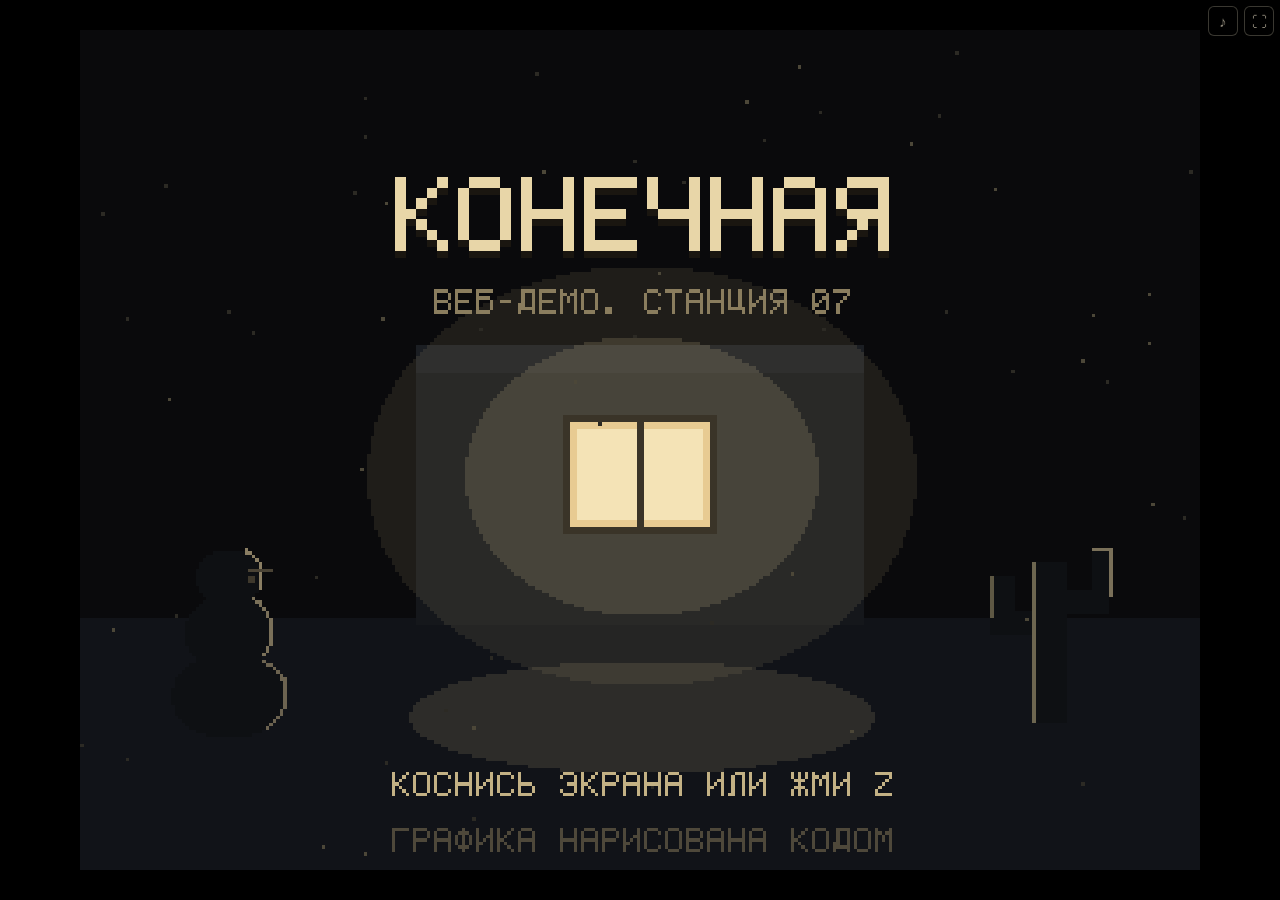
==== index.html @ 45e48e70 "Веб-демо «Конечная»: пустыня Станции 07, бой и сенсорное управление Играбельный прототип линии Дали " ====
<!DOCTYPE html>
<html lang="ru">
<head>
<meta charset="utf-8">
<meta name="viewport" content="width=device-width, initial-scale=1, maximum-scale=1, user-scalable=no, viewport-fit=cover">
<meta name="theme-color" content="#000000">
<meta name="apple-mobile-web-app-capable" content="yes">
<meta name="mobile-web-app-capable" content="yes">
<title>КОНЕЧНАЯ — веб-демо</title>
<link rel="stylesheet" href="css/style.css">
</head>
<body>
<div id="stage">
  <canvas id="cv" width="320" height="240"></canvas>

  <!-- Сенсорное управление -->
  <div id="touch" class="hidden">
    <div id="stick-zone">
      <div id="stick-base"><div id="stick-knob"></div></div>
    </div>
    <div id="btn-zone">
      <button id="btn-b" class="tbtn" aria-label="Отмена">X</button>
      <button id="btn-a" class="tbtn" aria-label="Действие">Z</button>
    </div>
  </div>

  <div id="topbar">
    <button id="btn-sound" class="sysbtn" aria-label="Звук">♪</button>
    <button id="btn-full" class="sysbtn" aria-label="На весь экран">⛶</button>
  </div>

  <div id="rotate">Поверни телефон вертикально</div>
</div>

<script src="js/font.js"></script>
<script src="js/palette.js"></script>
<script src="js/textures.js"></script>
<script src="js/audio.js"></script>
<script src="js/input.js"></script>
<script src="js/ui.js"></script>
<script src="js/world.js"></script>
<script src="js/battle.js"></script>
<script src="js/game.js"></script>
</body>
</html>
---- css/style.css ----
* { margin: 0; padding: 0; box-sizing: border-box; }

html, body {
  width: 100%;
  height: 100%;
  background: #000;
  overflow: hidden;
  overscroll-behavior: none;
  touch-action: none;
  -webkit-user-select: none;
  user-select: none;
  -webkit-tap-highlight-color: transparent;
  font-family: "Courier New", monospace;
}

#stage {
  position: fixed;
  inset: 0;
  display: flex;
  align-items: center;
  justify-content: center;
  background: #000;
}

#cv {
  image-rendering: pixelated;
  image-rendering: crisp-edges;
  display: block;
  background: #000;
  touch-action: none;
}

/* ---- сенсорное управление ---- */

#touch {
  position: fixed;
  inset: 0;
  pointer-events: none;
  z-index: 10;
}

#touch.hidden { display: none; }

#stick-zone {
  position: absolute;
  left: 0;
  bottom: 0;
  width: 50%;
  height: 42%;
  pointer-events: auto;
}

#stick-base {
  position: absolute;
  left: 24%;
  bottom: 24%;
  width: 118px;
  height: 118px;
  margin-left: -59px;
  margin-bottom: -59px;
  border: 2px solid rgba(232, 222, 196, 0.30);
  border-radius: 50%;
  background: rgba(232, 222, 196, 0.06);
  transition: opacity .15s;
  opacity: .75;
}

#stick-knob {
  position: absolute;
  left: 50%;
  top: 50%;
  width: 52px;
  height: 52px;
  margin: -26px 0 0 -26px;
  border: 2px solid rgba(232, 222, 196, 0.55);
  border-radius: 50%;
  background: rgba(232, 222, 196, 0.18);
}

#btn-zone {
  position: absolute;
  right: 0;
  bottom: 0;
  width: 50%;
  height: 42%;
  pointer-events: none;
}

.tbtn {
  position: absolute;
  pointer-events: auto;
  border-radius: 50%;
  border: 2px solid rgba(232, 222, 196, 0.45);
  background: rgba(232, 222, 196, 0.10);
  color: rgba(232, 222, 196, 0.75);
  font-family: "Courier New", monospace;
  font-size: 20px;
  font-weight: bold;
  line-height: 1;
}

.tbtn:active, .tbtn.down {
  background: rgba(232, 222, 196, 0.42);
  color: #1a1712;
}

#btn-a {
  right: 16%;
  bottom: 20%;
  width: 84px;
  height: 84px;
  margin: 0 -14px -14px 0;
}

#btn-b {
  right: 16%;
  bottom: 20%;
  width: 66px;
  height: 66px;
  margin: 0 64px 56px 0;
}

/* Горизонтальная ориентация: канвас шире, управление уходит на поля по бокам */
@media (orientation: landscape) {
  #stick-zone { height: 100%; }
  #btn-zone { height: 100%; }
  #stick-base {
    left: 11%;
    bottom: 26%;
    width: 104px;
    height: 104px;
    margin-left: -52px;
    margin-bottom: -52px;
  }
  #stick-knob {
    width: 46px;
    height: 46px;
    margin: -23px 0 0 -23px;
  }
  #btn-a {
    right: 7%;
    bottom: 24%;
    width: 74px;
    height: 74px;
  }
  #btn-b {
    right: 7%;
    bottom: 24%;
    width: 58px;
    height: 58px;
    margin: 0 58px 48px 0;
  }
}

/* ---- системные кнопки ---- */

#topbar {
  position: fixed;
  top: env(safe-area-inset-top, 0px);
  right: 0;
  z-index: 20;
  display: flex;
  gap: 6px;
  padding: 6px;
}

.sysbtn {
  width: 30px;
  height: 30px;
  border-radius: 6px;
  border: 1px solid rgba(232, 222, 196, 0.25);
  background: rgba(0, 0, 0, 0.45);
  color: rgba(232, 222, 196, 0.6);
  font-size: 15px;
  line-height: 1;
}

.sysbtn.off { color: rgba(232, 222, 196, 0.22); }

#rotate { display: none; }
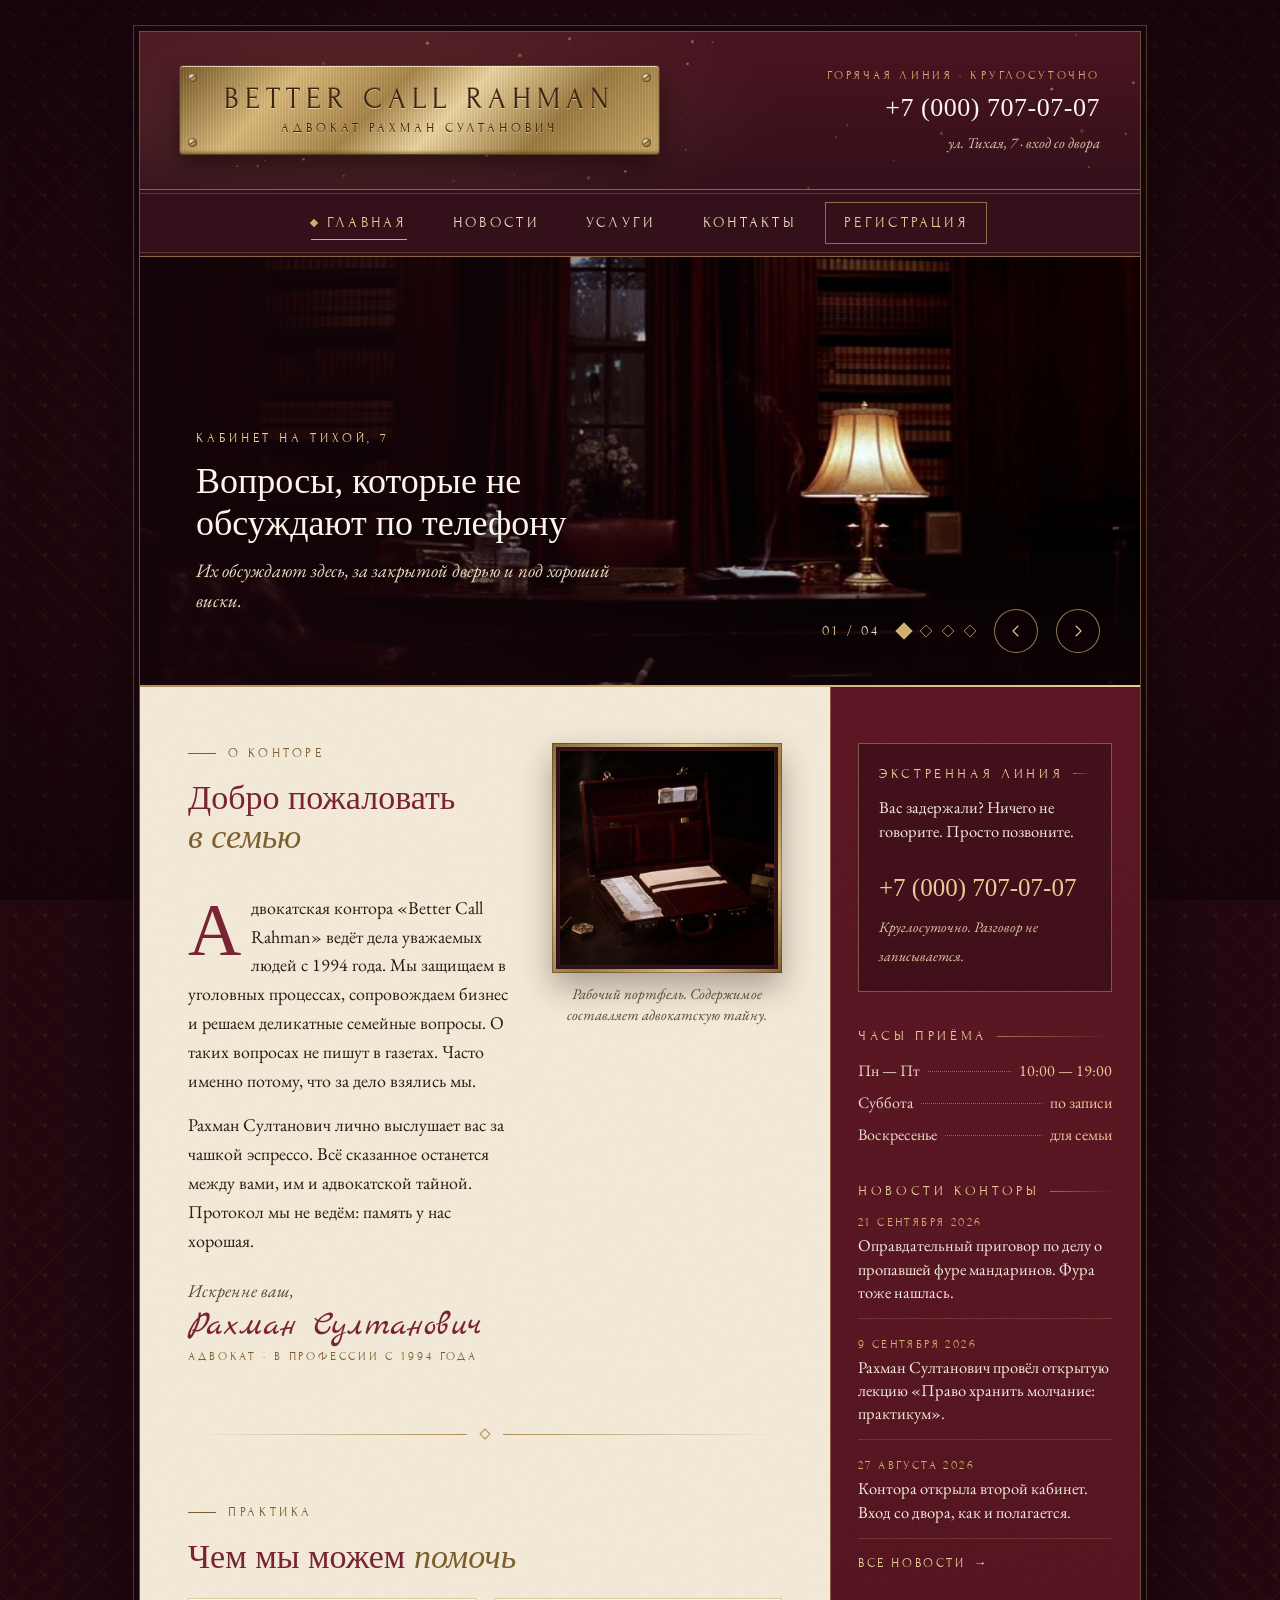
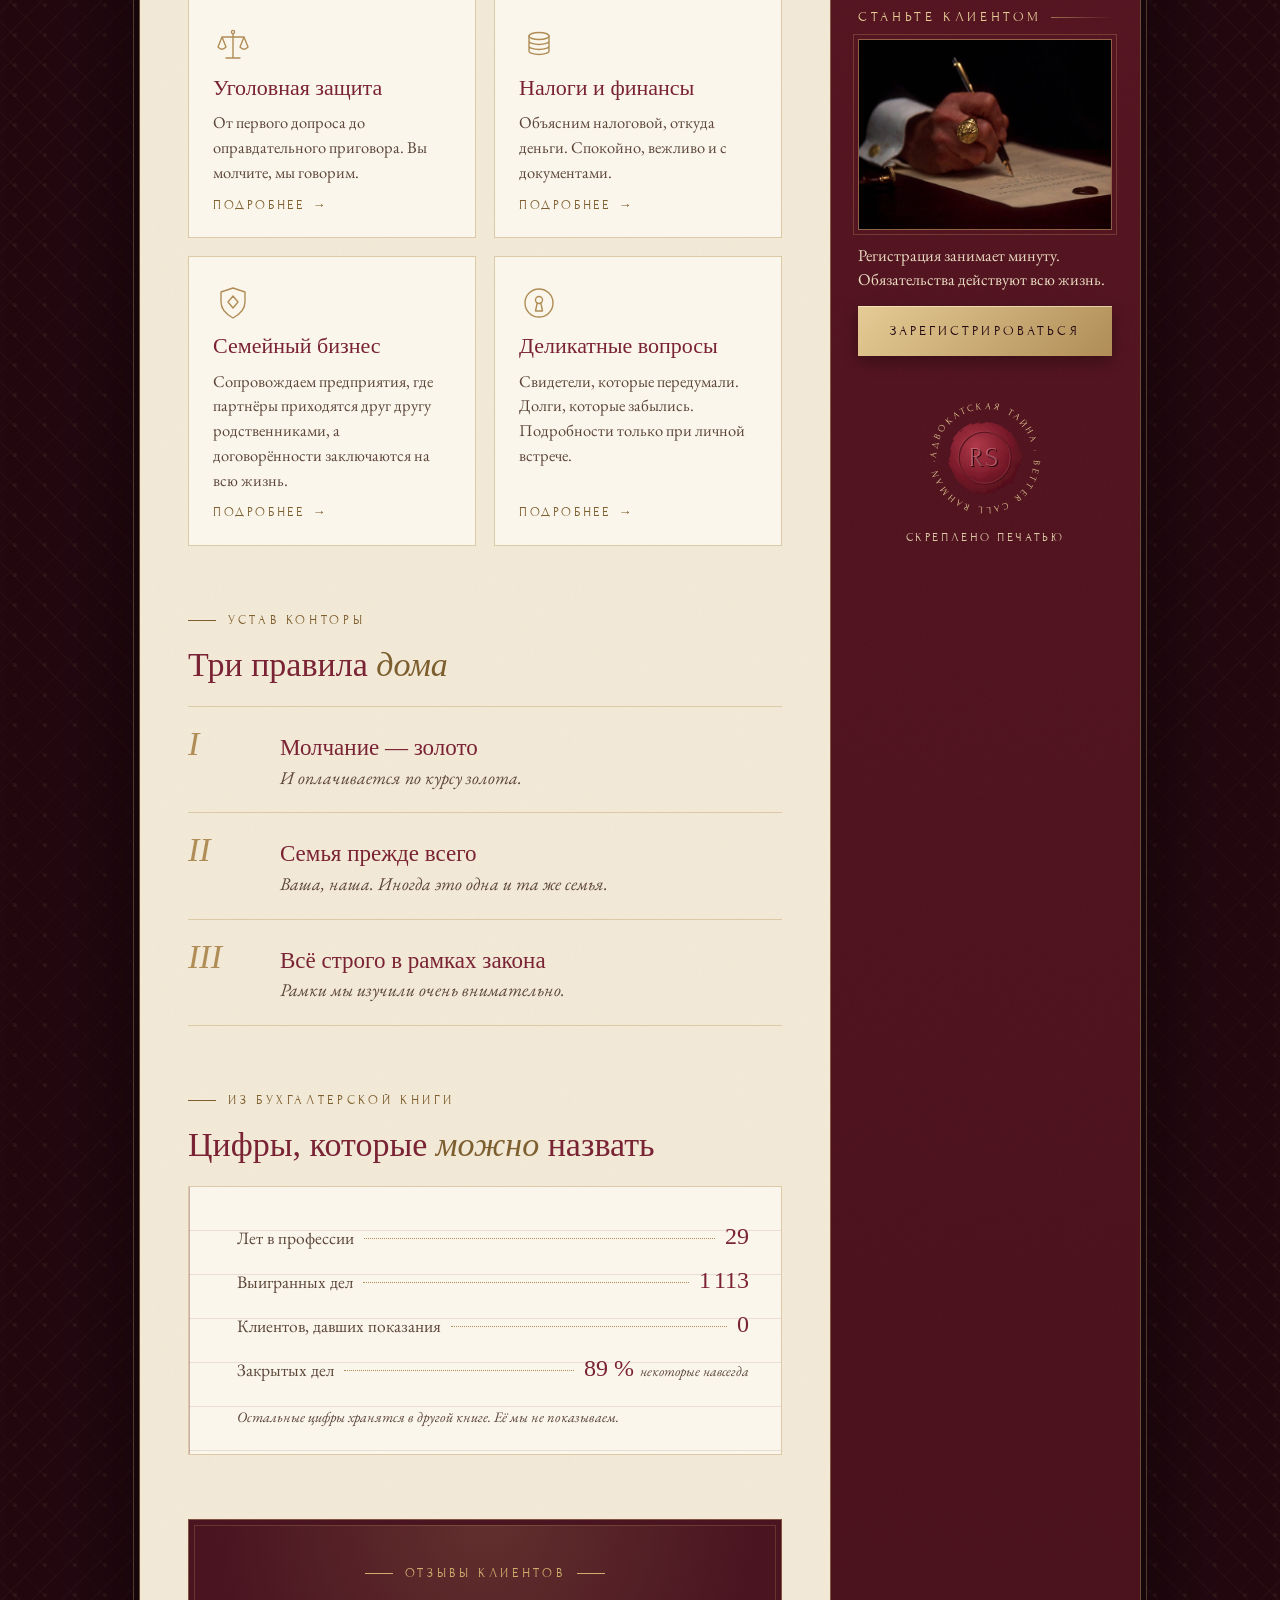
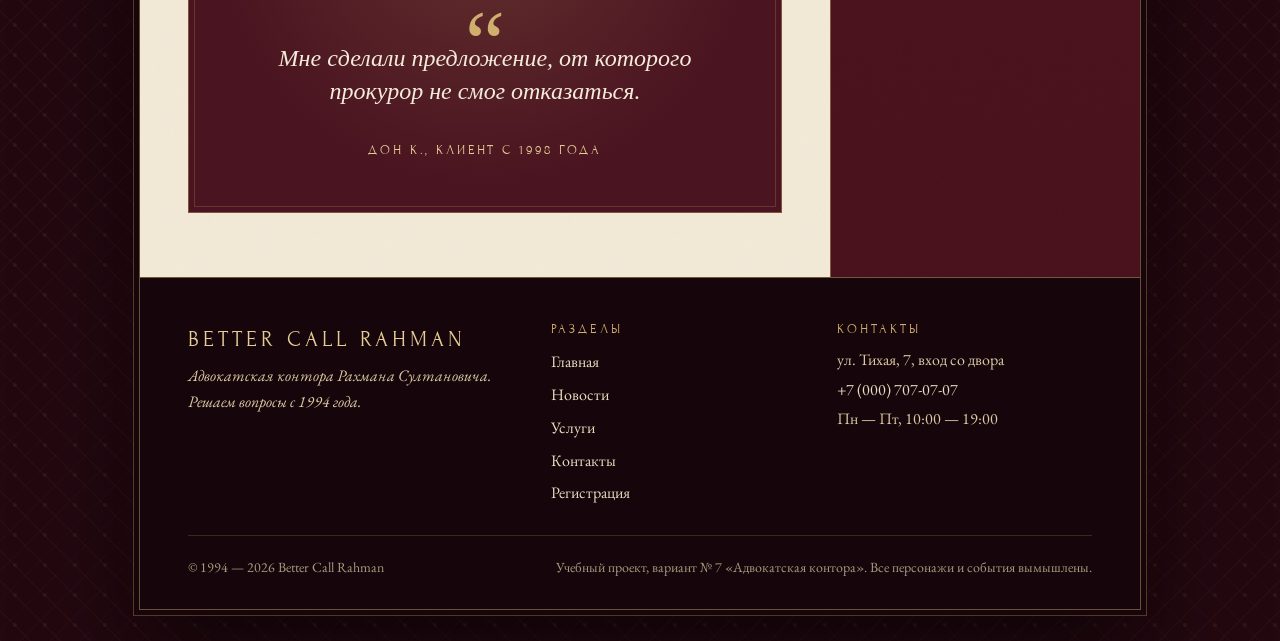
==== commit 8b7675ba: "Главная страница сайта «Better Call Rahman» Вариант 7 «Адвокатская контора»: сайт адвоката Рахмана С" ====
--- a/index.html
+++ b/index.html
@@ -1,45 +1,358 @@
 <!DOCTYPE html>
 <html lang="ru">
 <head>
-<meta charset="utf-8">
-<meta name="viewport" content="width=device-width, initial-scale=1, maximum-scale=1, user-scalable=no, viewport-fit=cover">
-<meta name="theme-color" content="#000000">
-<meta name="apple-mobile-web-app-capable" content="yes">
-<meta name="mobile-web-app-capable" content="yes">
-<title>КОНЕЧНАЯ — веб-демо</title>
-<link rel="stylesheet" href="css/style.css">
+  <meta charset="UTF-8">
+  <meta name="viewport" content="width=device-width, initial-scale=1">
+  <title>Better Call Rahman</title>
+  <meta name="description" content="Адвокатская контора Рахмана Султановича. Решаем вопросы с 1994 года.">
+  <script>document.documentElement.classList.add('js');</script>
+  <link rel="preconnect" href="https://fonts.googleapis.com">
+  <link rel="preconnect" href="https://fonts.gstatic.com" crossorigin>
+  <link rel="stylesheet" href="https://fonts.googleapis.com/css2?family=EB+Garamond:ital,wght@0,400;0,500;1,400&amp;family=Forum&amp;family=Marck+Script&amp;family=Old+Standard+TT:ital,wght@0,400;0,700;1,400&amp;display=swap">
+  <link rel="stylesheet" href="css/style.css">
 </head>
 <body>
-<div id="stage">
-  <canvas id="cv" width="320" height="240"></canvas>
-
-  <!-- Сенсорное управление -->
-  <div id="touch" class="hidden">
-    <div id="stick-zone">
-      <div id="stick-base"><div id="stick-knob"></div></div>
+
+<div class="page">
+
+  <!-- ===== Шапка ===== -->
+  <header class="header">
+    <canvas class="header__dust" aria-hidden="true"></canvas>
+
+    <a class="plaque" href="index.html" aria-label="Better Call Rahman, на главную">
+      <span class="plaque__screw plaque__screw--tl"></span>
+      <span class="plaque__screw plaque__screw--tr"></span>
+      <span class="plaque__screw plaque__screw--bl"></span>
+      <span class="plaque__screw plaque__screw--br"></span>
+      <span class="plaque__name">Better Call Rahman</span>
+      <span class="plaque__sub">адвокат Рахман Султанович</span>
+    </a>
+
+    <div class="header__contacts">
+      <span class="header__label">Горячая линия · круглосуточно</span>
+      <a class="header__phone" href="tel:+70007070707">+7 (000) 707-07-07</a>
+      <span class="header__address">ул. Тихая, 7 · вход со двора</span>
     </div>
-    <div id="btn-zone">
-      <button id="btn-b" class="tbtn" aria-label="Отмена">X</button>
-      <button id="btn-a" class="tbtn" aria-label="Действие">Z</button>
+  </header>
+
+  <!-- ===== Меню ===== -->
+  <nav class="menu" aria-label="Главное меню">
+    <ul class="menu__list">
+      <li class="menu__item" style="--i:0"><a class="menu__link" href="index.html" aria-current="page">Главная</a></li>
+      <li class="menu__item" style="--i:1"><a class="menu__link" href="news.html">Новости</a></li>
+      <li class="menu__item" style="--i:2"><a class="menu__link" href="services.html">Услуги</a></li>
+      <li class="menu__item" style="--i:3"><a class="menu__link" href="contacts.html">Контакты</a></li>
+      <li class="menu__item" style="--i:4"><a class="menu__link menu__link--accent" href="register.html">Регистрация</a></li>
+    </ul>
+  </nav>
+
+  <!-- ===== Слайдер ===== -->
+  <section class="slider" aria-roledescription="карусель" aria-label="Кабинет Рахмана Султановича" tabindex="0">
+    <ul class="slider__track">
+      <li class="slide is-active" style="--origin:50% 55%" aria-roledescription="слайд" aria-label="1 из 4">
+        <div class="slide__media">
+          <img class="slide__img" src="img/slide-office.jpg" srcset="img/slide-office@2x.jpg 2x" width="1000" height="430" alt="Кабинет адвоката ночью: панели из красного дерева, кожаное кресло, латунная лампа и виски на столе">
+        </div>
+        <div class="slide__caption">
+          <span class="slide__eyebrow">Кабинет на Тихой, 7</span>
+          <h2 class="slide__title">Вопросы, которые не обсуждают по телефону</h2>
+          <p class="slide__text">Их обсуждают здесь, за закрытой дверью и под хороший виски.</p>
+        </div>
+      </li>
+      <li class="slide" style="--origin:72% 40%" aria-roledescription="слайд" aria-label="2 из 4" aria-hidden="true">
+        <div class="slide__media">
+          <img class="slide__img" src="img/slide-lawyer.jpg" srcset="img/slide-lawyer@2x.jpg 2x" width="1000" height="430" alt="Мужчина в костюме-тройке с сигарой стоит спиной у окна над ночным городом">
+        </div>
+        <div class="slide__caption">
+          <span class="slide__eyebrow">Рахман Султанович</span>
+          <h2 class="slide__title">Он не спрашивает, как это случилось</h2>
+          <p class="slide__text">Он спрашивает, кто ещё об этом знает.</p>
+        </div>
+      </li>
+      <li class="slide" style="--origin:70% 50%" aria-roledescription="слайд" aria-label="3 из 4" aria-hidden="true">
+        <div class="slide__media">
+          <img class="slide__img" src="img/slide-scales.jpg" srcset="img/slide-scales@2x.jpg 2x" width="1000" height="430" alt="Латунные весы правосудия: на одной чаше стопка золотых монет, на другой документ с сургучной печатью">
+        </div>
+        <div class="slide__caption">
+          <span class="slide__eyebrow">Правосудие</span>
+          <h2 class="slide__title">Весы правосудия очень чувствительны</h2>
+          <p class="slide__text">Мы точно знаем, на какую чашу положить аргументы.</p>
+        </div>
+      </li>
+      <li class="slide" style="--origin:50% 60%" aria-roledescription="слайд" aria-label="4 из 4" aria-hidden="true">
+        <div class="slide__media">
+          <img class="slide__img" src="img/slide-courthouse.jpg" srcset="img/slide-courthouse@2x.jpg 2x" width="1000" height="430" alt="Здание суда с колоннами в сумерках, у ступеней стоит чёрный автомобиль">
+        </div>
+        <div class="slide__caption">
+          <span class="slide__eyebrow">Выездная защита</span>
+          <h2 class="slide__title">Суд назначен на десять</h2>
+          <p class="slide__text">Мы приедем к девяти. Машину поставим у входа.</p>
+        </div>
+      </li>
+    </ul>
+
+    <div class="slider__controls">
+      <span class="slider__counter"><b data-slider-current>01</b> / 04</span>
+      <div class="slider__dots">
+        <button class="slider__dot" type="button" aria-label="Слайд 1" aria-current="true"></button>
+        <button class="slider__dot" type="button" aria-label="Слайд 2" aria-current="false"></button>
+        <button class="slider__dot" type="button" aria-label="Слайд 3" aria-current="false"></button>
+        <button class="slider__dot" type="button" aria-label="Слайд 4" aria-current="false"></button>
+      </div>
+      <button class="slider__arrow" type="button" data-slider-prev aria-label="Предыдущий слайд">
+        <svg viewBox="0 0 24 24" fill="none" stroke="currentColor" stroke-width="1.5" aria-hidden="true"><path d="M15 5l-7 7 7 7"/></svg>
+      </button>
+      <button class="slider__arrow" type="button" data-slider-next aria-label="Следующий слайд">
+        <svg viewBox="0 0 24 24" fill="none" stroke="currentColor" stroke-width="1.5" aria-hidden="true"><path d="M9 5l7 7-7 7"/></svg>
+      </button>
     </div>
+    <div class="slider__progress" aria-hidden="true"><span></span></div>
+  </section>
+
+  <div class="columns">
+
+    <!-- ===== Основной контент ===== -->
+    <main class="content">
+
+      <section class="welcome" data-reveal>
+        <div class="welcome__text">
+          <div>
+            <p class="eyebrow">О конторе</p>
+            <h1 class="section-title">Добро пожаловать <em>в семью</em></h1>
+          </div>
+          <p class="lead">Адвокатская контора «Better Call Rahman» ведёт дела уважаемых людей с 1994 года. Мы защищаем в уголовных процессах, сопровождаем бизнес и решаем деликатные семейные вопросы. О таких вопросах не пишут в газетах. Часто именно потому, что за дело взялись мы.</p>
+          <p>Рахман Султанович лично выслушает вас за чашкой эспрессо. Всё сказанное останется между вами, им и адвокатской тайной. Протокол мы не ведём: память у нас хорошая.</p>
+          <div class="signature">
+            <span class="signature__intro">Искренне ваш,</span>
+            <span class="signature__name">Рахман Султанович</span>
+            <span class="signature__role">адвокат · в профессии с 1994 года</span>
+          </div>
+        </div>
+
+        <figure class="frame">
+          <div class="frame__inner">
+            <img src="img/briefcase.jpg" width="520" height="520" alt="Открытый кожаный портфель с пачками денег и папкой дела, рядом перьевая ручка, перстень и виски" loading="lazy">
+          </div>
+          <figcaption>Рабочий портфель. Содержимое составляет адвокатскую тайну.</figcaption>
+        </figure>
+      </section>
+
+      <div class="ornament" aria-hidden="true"><span></span></div>
+
+      <section data-reveal>
+        <p class="eyebrow">Практика</p>
+        <h2 class="section-title">Чем мы можем <em>помочь</em></h2>
+        <ul class="practice">
+          <li class="practice__card" data-reveal style="--d:.05s">
+            <svg class="practice__icon" viewBox="0 0 40 40" fill="none" stroke="currentColor" stroke-width="1.4" stroke-linecap="round" stroke-linejoin="round" aria-hidden="true">
+              <circle cx="20" cy="7" r="1.6"/><path d="M20 9v24M13 33h14M9 12h22M9 12l-4 10M9 12l4 10M5 22q4 4.5 8 0M31 12l-4 10M31 12l4 10M27 22q4 4.5 8 0"/>
+            </svg>
+            <h3 class="practice__title">Уголовная защита</h3>
+            <p class="practice__text">От первого допроса до оправдательного приговора. Вы молчите, мы говорим.</p>
+            <a class="more-link" href="services.html">Подробнее <span aria-hidden="true">→</span></a>
+          </li>
+          <li class="practice__card" data-reveal style="--d:.2s">
+            <svg class="practice__icon" viewBox="0 0 40 40" fill="none" stroke="currentColor" stroke-width="1.4" stroke-linecap="round" stroke-linejoin="round" aria-hidden="true">
+              <ellipse cx="20" cy="11" rx="10" ry="3.5"/><path d="M10 11v5c0 1.9 4.5 3.5 10 3.5s10-1.6 10-3.5v-5M10 16v5c0 1.9 4.5 3.5 10 3.5s10-1.6 10-3.5v-5M10 21v5c0 1.9 4.5 3.5 10 3.5s10-1.6 10-3.5v-5"/>
+            </svg>
+            <h3 class="practice__title">Налоги и финансы</h3>
+            <p class="practice__text">Объясним налоговой, откуда деньги. Спокойно, вежливо и с документами.</p>
+            <a class="more-link" href="services.html">Подробнее <span aria-hidden="true">→</span></a>
+          </li>
+          <li class="practice__card" data-reveal style="--d:.05s">
+            <svg class="practice__icon" viewBox="0 0 40 40" fill="none" stroke="currentColor" stroke-width="1.4" stroke-linecap="round" stroke-linejoin="round" aria-hidden="true">
+              <path d="M20 5l12 4v10c0 7.5-5.5 12.5-12 16-6.5-3.5-12-8.5-12-16V9z"/><path d="M20 13l5 6-5 6-5-6z"/>
+            </svg>
+            <h3 class="practice__title">Семейный бизнес</h3>
+            <p class="practice__text">Сопровождаем предприятия, где партнёры приходятся друг другу родственниками, а договорённости заключаются на всю жизнь.</p>
+            <a class="more-link" href="services.html">Подробнее <span aria-hidden="true">→</span></a>
+          </li>
+          <li class="practice__card" data-reveal style="--d:.2s">
+            <svg class="practice__icon" viewBox="0 0 40 40" fill="none" stroke="currentColor" stroke-width="1.4" stroke-linecap="round" stroke-linejoin="round" aria-hidden="true">
+              <circle cx="20" cy="20" r="14"/><circle cx="20" cy="17" r="3.5"/><path d="M18.2 20l-1.7 8h7l-1.7-8"/>
+            </svg>
+            <h3 class="practice__title">Деликатные вопросы</h3>
+            <p class="practice__text">Свидетели, которые передумали. Долги, которые забылись. Подробности только при личной встрече.</p>
+            <a class="more-link" href="services.html">Подробнее <span aria-hidden="true">→</span></a>
+          </li>
+        </ul>
+      </section>
+
+      <section data-reveal>
+        <p class="eyebrow">Устав конторы</p>
+        <h2 class="section-title">Три правила <em>дома</em></h2>
+        <ol class="rules">
+          <li class="rule" data-reveal style="--d:.05s">
+            <span class="rule__num">I</span>
+            <div>
+              <h3 class="rule__title">Молчание — золото</h3>
+              <p class="rule__text">И оплачивается по курсу золота.</p>
+            </div>
+          </li>
+          <li class="rule" data-reveal style="--d:.2s">
+            <span class="rule__num">II</span>
+            <div>
+              <h3 class="rule__title">Семья прежде всего</h3>
+              <p class="rule__text">Ваша, наша. Иногда это одна и та же семья.</p>
+            </div>
+          </li>
+          <li class="rule" data-reveal style="--d:.35s">
+            <span class="rule__num">III</span>
+            <div>
+              <h3 class="rule__title">Всё строго в рамках закона</h3>
+              <p class="rule__text">Рамки мы изучили очень внимательно.</p>
+            </div>
+          </li>
+        </ol>
+      </section>
+
+      <section data-reveal>
+        <p class="eyebrow">Из бухгалтерской книги</p>
+        <h2 class="section-title">Цифры, которые <em>можно</em> назвать</h2>
+        <div class="ledger">
+          <dl class="ledger__list">
+            <div class="ledger__row"><dt>Лет в профессии</dt><span class="dots" aria-hidden="true"></span><dd><span data-count="32">32</span></dd></div>
+            <div class="ledger__row"><dt>Выигранных дел</dt><span class="dots" aria-hidden="true"></span><dd><span data-count="1214">1&#8239;214</span></dd></div>
+            <div class="ledger__row"><dt>Клиентов, давших показания</dt><span class="dots" aria-hidden="true"></span><dd>0</dd></div>
+            <div class="ledger__row"><dt>Закрытых дел</dt><span class="dots" aria-hidden="true"></span><dd><span data-count="97">97</span>&nbsp;% <small>некоторые навсегда</small></dd></div>
+          </dl>
+          <p class="ledger__note">Остальные цифры хранятся в другой книге. Её мы не показываем.</p>
+        </div>
+      </section>
+
+      <section class="testimonials" data-reveal aria-label="Отзывы клиентов">
+        <p class="eyebrow">Отзывы клиентов</p>
+        <span class="quote-mark" aria-hidden="true">“</span>
+        <div class="quotes">
+          <figure class="quote is-active">
+            <blockquote>Мне сделали предложение, от которого прокурор не смог отказаться.</blockquote>
+            <figcaption>Дон К., клиент с 1998 года</figcaption>
+          </figure>
+          <figure class="quote">
+            <blockquote>Меня не было на месте преступления. Рахман Султанович это доказал. Я до сих пор не понимаю, как.</blockquote>
+            <figcaption>Имя изменено по просьбе клиента</figcaption>
+          </figure>
+          <figure class="quote">
+            <blockquote>Когда судья спросил, кто мой адвокат, в зале стало очень тихо.</blockquote>
+            <figcaption>Т. Б., предприниматель</figcaption>
+          </figure>
+        </div>
+      </section>
+
+    </main>
+
+    <!-- ===== Боковая панель ===== -->
+    <aside class="sidebar">
+
+      <section class="widget hotline" data-reveal>
+        <h2 class="widget__title">Экстренная линия</h2>
+        <p>Вас задержали? Ничего не говорите. Просто позвоните.</p>
+        <div>
+          <a class="hotline__phone" href="tel:+70007070707">+7 (000) 707-07-07</a>
+          <span class="hotline__note">Круглосуточно. Разговор не записывается.</span>
+        </div>
+      </section>
+
+      <section class="widget" data-reveal>
+        <h2 class="widget__title">Часы приёма</h2>
+        <dl class="hours">
+          <div><dt>Пн — Пт</dt><span class="dots" aria-hidden="true"></span><dd>10:00 — 19:00</dd></div>
+          <div><dt>Суббота</dt><span class="dots" aria-hidden="true"></span><dd>по записи</dd></div>
+          <div><dt>Воскресенье</dt><span class="dots" aria-hidden="true"></span><dd>для семьи</dd></div>
+        </dl>
+      </section>
+
+      <section class="widget" data-reveal>
+        <h2 class="widget__title">Новости конторы</h2>
+        <ul class="news-list">
+          <li class="news-item">
+            <time datetime="2026-09-21">21 сентября 2026</time>
+            <a href="news.html">Оправдательный приговор по делу о пропавшей фуре мандаринов. Фура тоже нашлась.</a>
+          </li>
+          <li class="news-item">
+            <time datetime="2026-09-09">9 сентября 2026</time>
+            <a href="news.html">Рахман Султанович провёл открытую лекцию «Право хранить молчание: практикум».</a>
+          </li>
+          <li class="news-item">
+            <time datetime="2026-08-27">27 августа 2026</time>
+            <a href="news.html">Контора открыла второй кабинет. Вход со двора, как и полагается.</a>
+          </li>
+        </ul>
+        <a class="more-link" href="news.html">Все новости <span aria-hidden="true">→</span></a>
+      </section>
+
+      <section class="widget join" data-reveal>
+        <h2 class="widget__title">Станьте клиентом</h2>
+        <img class="join__img" src="img/signature.jpg" width="640" height="480" alt="Рука с золотым перстнем подписывает договор перьевой ручкой" loading="lazy">
+        <p>Регистрация занимает минуту. Обязательства действуют всю жизнь.</p>
+        <a class="button" href="register.html">Зарегистрироваться</a>
+      </section>
+
+      <div class="seal" data-reveal>
+        <svg class="seal__wax" viewBox="0 0 120 120" aria-hidden="true">
+          <defs>
+            <path id="seal-ring" d="M60 60m-49 0a49 49 0 1 1 98 0a49 49 0 1 1-98 0"/>
+            <radialGradient id="seal-wax" cx=".38" cy=".34" r=".78">
+              <stop offset="0" stop-color="#b03a4a"/>
+              <stop offset=".55" stop-color="#7a1a2a"/>
+              <stop offset="1" stop-color="#420b15"/>
+            </radialGradient>
+            <filter id="seal-edge" x="-10%" y="-10%" width="120%" height="120%">
+              <feTurbulence type="fractalNoise" baseFrequency=".08" numOctaves="2" seed="7"/>
+              <feDisplacementMap in="SourceGraphic" scale="6"/>
+            </filter>
+          </defs>
+          <g class="seal__ring">
+            <text font-family="Forum, serif" font-size="9.6" letter-spacing="2.6" fill="#e6cc96">
+              <textPath href="#seal-ring">АДВОКАТСКАЯ ТАЙНА · BETTER CALL RAHMAN ·</textPath>
+            </text>
+          </g>
+          <circle cx="60" cy="60" r="36" fill="url(#seal-wax)" filter="url(#seal-edge)"/>
+          <circle cx="60" cy="60" r="26" fill="none" stroke="#420b15" stroke-width="1.6" opacity=".7"/>
+          <circle cx="59.3" cy="59.3" r="26" fill="none" stroke="#d0606f" stroke-width=".8" opacity=".45"/>
+          <text x="60" y="69" text-anchor="middle" font-family="Forum, serif" font-size="27" letter-spacing="1" fill="#2a060d">RS</text>
+          <text x="59.3" y="68.2" text-anchor="middle" font-family="Forum, serif" font-size="27" letter-spacing="1" fill="#e07a88" opacity=".6">RS</text>
+        </svg>
+        <span class="seal__caption">Скреплено печатью</span>
+      </div>
+
+    </aside>
   </div>
 
-  <div id="topbar">
-    <button id="btn-sound" class="sysbtn" aria-label="Звук">♪</button>
-    <button id="btn-full" class="sysbtn" aria-label="На весь экран">⛶</button>
-  </div>
-
-  <div id="rotate">Поверни телефон вертикально</div>
+  <!-- ===== Подвал ===== -->
+  <footer class="footer">
+    <div class="footer__top">
+      <div>
+        <div class="footer__brand">Better Call Rahman</div>
+        <p class="footer__tagline">Адвокатская контора Рахмана Султановича. Решаем вопросы с 1994 года.</p>
+      </div>
+      <nav aria-label="Разделы сайта">
+        <h2 class="footer__title">Разделы</h2>
+        <ul class="footer__menu">
+          <li><a href="index.html">Главная</a></li>
+          <li><a href="news.html">Новости</a></li>
+          <li><a href="services.html">Услуги</a></li>
+          <li><a href="contacts.html">Контакты</a></li>
+          <li><a href="register.html">Регистрация</a></li>
+        </ul>
+      </nav>
+      <div>
+        <h2 class="footer__title">Контакты</h2>
+        <address>
+          <span>ул. Тихая, 7, вход со двора</span>
+          <a href="tel:+70007070707">+7 (000) 707-07-07</a>
+          <span>Пн — Пт, 10:00 — 19:00</span>
+        </address>
+      </div>
+    </div>
+    <div class="footer__bottom">
+      <span>© 1994 — 2026 Better Call Rahman</span>
+      <span>Учебный проект, вариант № 7 «Адвокатская контора». Все персонажи и события вымышлены.</span>
+    </div>
+  </footer>
+
 </div>
 
-<script src="js/font.js"></script>
-<script src="js/palette.js"></script>
-<script src="js/textures.js"></script>
-<script src="js/audio.js"></script>
-<script src="js/input.js"></script>
-<script src="js/ui.js"></script>
-<script src="js/world.js"></script>
-<script src="js/battle.js"></script>
-<script src="js/game.js"></script>
+<script src="js/main.js"></script>
 </body>
 </html>
--- a/css/style.css
+++ b/css/style.css
@@ -1,180 +1,1494 @@
-* { margin: 0; padding: 0; box-sizing: border-box; }
-
-html, body {
-  width: 100%;
-  height: 100%;
-  background: #000;
-  overflow: hidden;
-  overscroll-behavior: none;
-  touch-action: none;
-  -webkit-user-select: none;
-  user-select: none;
-  -webkit-tap-highlight-color: transparent;
-  font-family: "Courier New", monospace;
-}
-
-#stage {
-  position: fixed;
-  inset: 0;
-  display: flex;
-  align-items: center;
-  justify-content: center;
-  background: #000;
-}
-
-#cv {
-  image-rendering: pixelated;
-  image-rendering: crisp-edges;
-  display: block;
-  background: #000;
-  touch-action: none;
-}
-
-/* ---- сенсорное управление ---- */
-
-#touch {
+/* ==========================================================
+   Better Call Rahman — адвокатская контора Рахмана Султановича
+   Палитра: бордо, латунь, крем. Стиль: Old Money.
+   ========================================================== */
+
+:root {
+  /* бордо / выдержанное вино */
+  --wine-950: #16050a;
+  --wine-900: #230810;
+  --wine-800: #33101a;
+  --wine-700: #4a1420;
+  --wine-600: #5e1a28;
+  --wine-500: #7a2334;
+
+  /* латунь */
+  --brass-200: #efdcae;
+  --brass-300: #e6cc96;
+  --brass-400: #cfae6e;
+  --brass-500: #b08d57;
+  --brass-700: #7d5e2e;
+
+  /* крем / пергамент */
+  --cream-50: #fbf6ec;
+  --cream-100: #f4ebda;
+  --cream-200: #eadcc2;
+  --cream-300: #dcc9a6;
+
+  /* чернила */
+  --ink-900: #2b1914;
+  --ink-600: #5c4639;
+
+  /* шрифты */
+  --f-plaque: "Forum", "Times New Roman", serif;
+  --f-display: "Old Standard TT", "Times New Roman", serif;
+  --f-body: "EB Garamond", Georgia, "Times New Roman", serif;
+  --f-hand: "Marck Script", "Segoe Script", cursive;
+
+  /* движение: всё неспешно */
+  --ease-soft: cubic-bezier(.22, .61, .21, 1);
+  --slow: 1.4s;
+
+  --page-width: 1000px;
+}
+
+*,
+*::before,
+*::after {
+  box-sizing: border-box;
+}
+
+html {
+  scroll-behavior: smooth;
+}
+
+body {
+  margin: 0;
+  min-height: 100%;
+  color: var(--ink-900);
+  font-family: var(--f-body);
+  font-size: 18px;
+  line-height: 1.6;
+  /* обои-шпалера: латунная решётка на тёмном бордо */
+  background:
+    radial-gradient(circle at 50% 50%, rgba(207, 174, 110, .07) 0 1.5px, transparent 2.5px) 0 0 / 30px 30px,
+    repeating-linear-gradient(45deg, rgba(207, 174, 110, .035) 0 1px, transparent 1px 21.2px),
+    repeating-linear-gradient(-45deg, rgba(207, 174, 110, .035) 0 1px, transparent 1px 21.2px),
+    var(--wine-900);
+  padding-block: 32px;
+  -webkit-font-smoothing: antialiased;
+}
+
+/* мягкая виньетка по краям окна */
+body::before {
+  content: "";
   position: fixed;
   inset: 0;
   pointer-events: none;
-  z-index: 10;
-}
-
-#touch.hidden { display: none; }
-
-#stick-zone {
+  background: radial-gradient(ellipse at center, transparent 55%, rgba(10, 2, 4, .55) 100%);
+  z-index: 0;
+}
+
+img {
+  max-width: 100%;
+  display: block;
+}
+
+a {
+  color: inherit;
+}
+
+:focus-visible {
+  outline: 2px solid var(--brass-400);
+  outline-offset: 3px;
+}
+
+h1,
+h2,
+h3 {
+  font-family: var(--f-display);
+  font-weight: 400;
+  line-height: 1.15;
+  text-wrap: balance;
+  margin: 0;
+}
+
+p {
+  margin: 0;
+}
+
+.visually-hidden {
   position: absolute;
+  width: 1px;
+  height: 1px;
+  overflow: hidden;
+  clip: rect(0 0 0 0);
+  white-space: nowrap;
+}
+
+/* ---------- Основной блок: 1000px по центру ---------- */
+
+.page {
+  position: relative;
+  z-index: 1;
+  width: var(--page-width);
+  margin: 0 auto;
+  background: var(--cream-100);
+  box-shadow:
+    0 0 0 1px rgba(207, 174, 110, .45),
+    0 0 0 6px var(--wine-950),
+    0 0 0 7px rgba(207, 174, 110, .3),
+    0 40px 90px rgba(0, 0, 0, .6);
+}
+
+/* ---------- Шапка ---------- */
+
+.header {
+  position: relative;
+  display: flex;
+  align-items: center;
+  justify-content: space-between;
+  gap: 32px;
+  padding: 34px 40px;
+  overflow: hidden;
+  color: var(--cream-100);
+  background:
+    radial-gradient(ellipse 60% 120% at 22% 50%, rgba(207, 174, 110, .16), transparent 70%),
+    linear-gradient(180deg, var(--wine-700), var(--wine-800));
+}
+
+.header__dust {
+  position: absolute;
+  inset: 0;
+  width: 100%;
+  height: 100%;
+  pointer-events: none;
+}
+
+/* латунная табличка у двери */
+.plaque {
+  position: relative;
+  display: grid;
+  justify-items: center;
+  gap: 4px;
+  padding: 18px 44px 16px;
+  text-decoration: none;
+  color: #3b2410;
+  border-radius: 3px;
+  overflow: hidden;
+  background:
+    repeating-linear-gradient(90deg, rgba(255, 255, 255, .06) 0 1px, rgba(0, 0, 0, .04) 1px 3px),
+    linear-gradient(135deg, #7a5a2a 0%, #d8b879 22%, #a88449 42%, #ecd49f 56%, #9c7a40 76%, #c9a868 100%);
+  box-shadow:
+    inset 0 1px 0 rgba(255, 244, 214, .7),
+    inset 0 -2px 3px rgba(60, 36, 12, .45),
+    0 0 0 1px #5b3f18,
+    0 10px 24px rgba(0, 0, 0, .45);
+  animation: plaque-in 2.2s var(--ease-soft) both;
+}
+
+/* блик, неспешно скользящий по латуни */
+.plaque::after {
+  content: "";
+  position: absolute;
+  top: -50%;
+  bottom: -50%;
+  width: 60px;
+  left: -120px;
+  transform: rotate(18deg);
+  background: linear-gradient(90deg, transparent, rgba(255, 248, 225, .55), transparent);
+  animation: shine 10s ease-in-out 2.6s infinite;
+}
+
+.plaque__screw {
+  position: absolute;
+  width: 9px;
+  height: 9px;
+  border-radius: 50%;
+  background: radial-gradient(circle at 35% 35%, #f3e1b2, #8a6a34 70%);
+  box-shadow: inset 0 0 0 1px rgba(60, 36, 12, .5);
+}
+
+.plaque__screw::before {
+  content: "";
+  position: absolute;
+  left: 1px;
+  right: 1px;
+  top: 4px;
+  height: 1px;
+  background: rgba(60, 36, 12, .7);
+  transform: rotate(-35deg);
+}
+
+.plaque__screw--tl { top: 7px; left: 8px; }
+.plaque__screw--tr { top: 7px; right: 8px; }
+.plaque__screw--bl { bottom: 7px; left: 8px; }
+.plaque__screw--br { bottom: 7px; right: 8px; }
+
+.plaque__name {
+  font-family: var(--f-plaque);
+  font-size: 30px;
+  line-height: 1;
+  letter-spacing: .2em;
+  text-transform: uppercase;
+  white-space: nowrap;
+  /* гравировка */
+  text-shadow: 0 1px 0 rgba(255, 240, 200, .55), 0 -1px 0 rgba(40, 22, 6, .35);
+  animation: engrave 2.6s var(--ease-soft) .2s both;
+}
+
+.plaque__sub {
+  font-family: var(--f-plaque);
+  font-size: 12.5px;
+  letter-spacing: .32em;
+  text-transform: uppercase;
+  text-shadow: 0 1px 0 rgba(255, 240, 200, .5);
+}
+
+.header__contacts {
+  position: relative;
+  display: grid;
+  gap: 2px;
+  text-align: right;
+  animation: fade-up 1.8s var(--ease-soft) .8s both;
+}
+
+.header__label {
+  font-family: var(--f-plaque);
+  font-size: 12px;
+  letter-spacing: .26em;
+  text-transform: uppercase;
+  color: var(--brass-400);
+}
+
+.header__phone {
+  font-family: var(--f-display);
+  font-size: 26px;
+  letter-spacing: .02em;
+  color: var(--cream-50);
+  text-decoration: none;
+  font-variant-numeric: tabular-nums;
+}
+
+.header__address {
+  font-style: italic;
+  font-size: 15px;
+  color: var(--cream-300);
+}
+
+/* ---------- Меню ---------- */
+
+.menu {
+  position: relative;
+  background: var(--wine-800);
+  border-top: 1px solid rgba(207, 174, 110, .55);
+  border-bottom: 1px solid rgba(207, 174, 110, .55);
+  box-shadow: inset 0 3px 0 var(--wine-800), inset 0 4px 0 rgba(207, 174, 110, .25),
+    inset 0 -3px 0 var(--wine-800), inset 0 -4px 0 rgba(207, 174, 110, .25);
+}
+
+.menu__list {
+  display: flex;
+  justify-content: center;
+  align-items: center;
+  flex-wrap: wrap;
+  gap: 6px 10px;
+  margin: 0;
+  padding: 12px 24px;
+  list-style: none;
+}
+
+.menu__item {
+  animation: fade-up 1.4s var(--ease-soft) both;
+  animation-delay: calc(1s + var(--i, 0) * .14s);
+}
+
+.menu__link {
+  position: relative;
+  display: inline-flex;
+  align-items: center;
+  gap: 10px;
+  padding: 8px 18px;
+  font-family: var(--f-plaque);
+  font-size: 15px;
+  letter-spacing: .22em;
+  text-transform: uppercase;
+  text-decoration: none;
+  color: var(--cream-200);
+  transition: color .8s var(--ease-soft);
+}
+
+.menu__link::after {
+  content: "";
+  position: absolute;
+  left: 18px;
+  right: 18px;
+  bottom: 3px;
+  height: 1px;
+  background: var(--brass-400);
+  transform: scaleX(0);
+  transition: transform .9s var(--ease-soft);
+}
+
+.menu__link:hover {
+  color: var(--brass-300);
+}
+
+.menu__link:hover::after,
+.menu__link[aria-current="page"]::after {
+  transform: scaleX(1);
+}
+
+.menu__link[aria-current="page"] {
+  color: var(--brass-300);
+}
+
+.menu__link[aria-current="page"]::before {
+  content: "";
+  width: 6px;
+  height: 6px;
+  background: var(--brass-400);
+  transform: rotate(45deg);
+}
+
+.menu__link--accent {
+  border: 1px solid rgba(207, 174, 110, .6);
+  color: var(--brass-300);
+  transition: color .8s var(--ease-soft), background-color .8s var(--ease-soft);
+}
+
+.menu__link--accent::after {
+  display: none;
+}
+
+.menu__link--accent:hover {
+  background: var(--brass-400);
+  color: var(--wine-900);
+}
+
+/* ---------- Слайдер ---------- */
+
+.slider {
+  position: relative;
+  height: 430px;
+  overflow: hidden;
+  background: var(--wine-950);
+  color: var(--cream-50);
+}
+
+.slider__track {
+  position: absolute;
+  inset: 0;
+  margin: 0;
+  padding: 0;
+  list-style: none;
+}
+
+.slide {
+  position: absolute;
+  inset: 0;
+  opacity: 0;
+  visibility: hidden;
+  transition: opacity 1.8s var(--ease-soft), visibility 0s linear 1.8s;
+}
+
+.slide.is-active {
+  opacity: 1;
+  visibility: visible;
+  transition: opacity 1.8s var(--ease-soft), visibility 0s;
+  z-index: 1;
+}
+
+.slide__media {
+  width: 100%;
+  height: 100%;
+  overflow: hidden;
+}
+
+/* первый кадр при загрузке «наводится на резкость» */
+.slide:first-child .slide__media {
+  animation: focus-in 3s var(--ease-soft) both;
+}
+
+.slide__img {
+  width: 100%;
+  height: 100%;
+  object-fit: cover;
+  transform: scale(1.02);
+  transform-origin: var(--origin, 60% 50%);
+}
+
+/* медленный «наезд камеры» на активный кадр; уходящий кадр доигрывает движение */
+.slide.is-active .slide__img,
+.slide.is-leaving .slide__img {
+  animation: ken-burns 9s linear both;
+}
+
+.slide::after {
+  content: "";
+  position: absolute;
+  inset: 0;
+  background:
+    linear-gradient(90deg, rgba(22, 5, 10, .88) 0%, rgba(22, 5, 10, .55) 38%, transparent 68%),
+    linear-gradient(0deg, rgba(22, 5, 10, .6), transparent 40%);
+}
+
+.slide__caption {
+  position: absolute;
+  z-index: 1;
+  left: 56px;
+  bottom: 70px;
+  max-width: 440px;
+  display: grid;
+  gap: 12px;
+}
+
+.slide.is-active .slide__caption > * {
+  animation: fade-up 1.6s var(--ease-soft) both;
+}
+
+.slide.is-active .slide__caption > :nth-child(1) { animation-delay: .6s; }
+.slide.is-active .slide__caption > :nth-child(2) { animation-delay: .9s; }
+.slide.is-active .slide__caption > :nth-child(3) { animation-delay: 1.25s; }
+
+.slide__eyebrow {
+  font-family: var(--f-plaque);
+  font-size: 13px;
+  letter-spacing: .3em;
+  text-transform: uppercase;
+  color: var(--brass-300);
+}
+
+.slide__title {
+  font-size: 36px;
+  color: var(--cream-50);
+}
+
+.slide__text {
+  font-style: italic;
+  font-size: 19px;
+  color: var(--cream-200);
+}
+
+.slider__controls {
+  position: absolute;
+  z-index: 2;
+  right: 40px;
+  bottom: 34px;
+  display: flex;
+  align-items: center;
+  gap: 18px;
+}
+
+.slider__counter {
+  font-family: var(--f-plaque);
+  font-size: 14px;
+  letter-spacing: .2em;
+  color: var(--cream-200);
+  font-variant-numeric: tabular-nums;
+}
+
+.slider__counter b {
+  font-weight: 400;
+  color: var(--brass-300);
+}
+
+.slider__dots {
+  display: flex;
+  gap: 10px;
+}
+
+.slider__dot {
+  width: 12px;
+  height: 12px;
+  padding: 0;
+  border: 1px solid var(--brass-400);
+  background: transparent;
+  transform: rotate(45deg) scale(.75);
+  cursor: pointer;
+  transition: background-color .8s var(--ease-soft), transform .8s var(--ease-soft);
+}
+
+.slider__dot[aria-current="true"] {
+  background: var(--brass-400);
+  transform: rotate(45deg) scale(1);
+}
+
+.slider__arrow {
+  display: grid;
+  place-items: center;
+  width: 44px;
+  height: 44px;
+  padding: 0;
+  border: 1px solid rgba(207, 174, 110, .7);
+  border-radius: 50%;
+  background: rgba(22, 5, 10, .35);
+  color: var(--brass-300);
+  cursor: pointer;
+  transition: background-color .8s var(--ease-soft), color .8s var(--ease-soft);
+}
+
+.slider__arrow:hover {
+  background: var(--brass-400);
+  color: var(--wine-900);
+}
+
+.slider__arrow svg {
+  width: 18px;
+  height: 18px;
+}
+
+.slider__progress {
+  position: absolute;
+  z-index: 2;
   left: 0;
-  bottom: 0;
-  width: 50%;
-  height: 42%;
-  pointer-events: auto;
-}
-
-#stick-base {
-  position: absolute;
-  left: 24%;
-  bottom: 24%;
-  width: 118px;
-  height: 118px;
-  margin-left: -59px;
-  margin-bottom: -59px;
-  border: 2px solid rgba(232, 222, 196, 0.30);
-  border-radius: 50%;
-  background: rgba(232, 222, 196, 0.06);
-  transition: opacity .15s;
-  opacity: .75;
-}
-
-#stick-knob {
-  position: absolute;
-  left: 50%;
-  top: 50%;
-  width: 52px;
-  height: 52px;
-  margin: -26px 0 0 -26px;
-  border: 2px solid rgba(232, 222, 196, 0.55);
-  border-radius: 50%;
-  background: rgba(232, 222, 196, 0.18);
-}
-
-#btn-zone {
-  position: absolute;
   right: 0;
   bottom: 0;
-  width: 50%;
-  height: 42%;
+  height: 2px;
+  background: rgba(207, 174, 110, .18);
+}
+
+.slider__progress span {
+  display: block;
+  height: 100%;
+  width: 100%;
+  background: linear-gradient(90deg, var(--brass-500), var(--brass-300));
+  transform: scaleX(0);
+  transform-origin: left;
+}
+
+/* ---------- Две колонки: контент + боковая панель ---------- */
+
+.columns {
+  display: grid;
+  grid-template-columns: minmax(0, 1fr) 310px;
+}
+
+.content {
+  display: grid;
+  gap: 64px;
+  padding: 56px 48px 64px;
+  background:
+    url("data:image/svg+xml,%3Csvg xmlns='http://www.w3.org/2000/svg' width='180' height='180'%3E%3Cfilter id='n'%3E%3CfeTurbulence type='fractalNoise' baseFrequency='.85' numOctaves='2' stitchTiles='stitch'/%3E%3CfeColorMatrix values='0 0 0 0 .45 0 0 0 0 .3 0 0 0 0 .15 0 0 0 .07 0'/%3E%3C/filter%3E%3Crect width='100%25' height='100%25' filter='url(%23n)'/%3E%3C/svg%3E"),
+    var(--cream-100);
+}
+
+.eyebrow {
+  display: flex;
+  align-items: center;
+  gap: 12px;
+  margin-bottom: 14px;
+  font-family: var(--f-plaque);
+  font-size: 13px;
+  letter-spacing: .28em;
+  text-transform: uppercase;
+  color: var(--brass-700);
+}
+
+.eyebrow::before {
+  content: "";
+  width: 28px;
+  height: 1px;
+  background: currentColor;
+}
+
+.section-title {
+  font-size: 34px;
+  color: var(--wine-500);
+  margin-bottom: 22px;
+}
+
+.section-title em {
+  font-style: italic;
+  color: var(--brass-700);
+}
+
+/* орнаментальный разделитель */
+.ornament {
+  display: flex;
+  align-items: center;
+  gap: 14px;
+  color: var(--brass-500);
+}
+
+.ornament::before,
+.ornament::after {
+  content: "";
+  flex: 1;
+  height: 1px;
+  background: linear-gradient(90deg, transparent, currentColor);
+}
+
+.ornament::after {
+  background: linear-gradient(90deg, currentColor, transparent);
+}
+
+.ornament span {
+  width: 8px;
+  height: 8px;
+  border: 1px solid currentColor;
+  transform: rotate(45deg);
+}
+
+/* О конторе */
+
+.welcome {
+  display: grid;
+  grid-template-columns: minmax(0, 1fr) 230px;
+  gap: 32px;
+  align-items: start;
+}
+
+.welcome__text {
+  display: grid;
+  gap: 16px;
+}
+
+.lead::first-letter {
+  float: left;
+  margin: 8px 10px 0 0;
+  font-family: var(--f-display);
+  font-size: 4.1em;
+  line-height: .78;
+  color: var(--wine-500);
+}
+
+.signature {
+  display: grid;
+  gap: 0;
+  margin-top: 6px;
+}
+
+.signature__intro {
+  font-style: italic;
+  color: var(--ink-600);
+}
+
+.signature__name {
+  font-family: var(--f-hand);
+  font-size: 34px;
+  line-height: 1.2;
+  color: var(--wine-500);
+}
+
+.signature__role {
+  font-family: var(--f-plaque);
+  font-size: 12px;
+  letter-spacing: .24em;
+  text-transform: uppercase;
+  color: var(--brass-700);
+}
+
+/* позолоченная рама */
+.frame {
+  margin: 0;
+  display: grid;
+  gap: 10px;
+}
+
+.frame__inner {
+  padding: 8px;
+  background: linear-gradient(135deg, #8a6a34, #e2c68d 30%, #9c7a40 55%, #d9bb7f 80%, #7d5e2e);
+  box-shadow: 0 14px 30px rgba(43, 25, 20, .35), inset 0 0 0 1px rgba(60, 36, 12, .4);
+}
+
+.frame__inner img {
+  aspect-ratio: 1 / 1;
+  width: 100%;
+  height: auto;
+  object-fit: cover;
+  box-shadow: 0 0 0 1px rgba(60, 36, 12, .5), 0 0 0 4px var(--wine-800);
+  filter: saturate(.9);
+  transition: filter 1.4s var(--ease-soft);
+}
+
+.frame:hover .frame__inner img {
+  filter: saturate(1.1);
+}
+
+.frame figcaption {
+  font-style: italic;
+  font-size: 15px;
+  line-height: 1.4;
+  color: var(--ink-600);
+  text-align: center;
+}
+
+/* Практика */
+
+.practice {
+  display: grid;
+  grid-template-columns: repeat(2, minmax(0, 1fr));
+  gap: 18px;
+  margin: 0;
+  padding: 0;
+  list-style: none;
+}
+
+.practice__card {
+  position: relative;
+  display: grid;
+  grid-template-rows: auto auto 1fr auto;
+  gap: 10px;
+  padding: 26px 24px 22px;
+  background: var(--cream-50);
+  border: 1px solid var(--cream-300);
+  transition: transform 1.2s var(--ease-soft), box-shadow 1.2s var(--ease-soft), border-color 1.2s var(--ease-soft);
+}
+
+.practice__card::before {
+  content: "";
+  position: absolute;
+  inset: 5px;
+  border: 1px solid transparent;
+  transition: border-color 1.2s var(--ease-soft);
   pointer-events: none;
 }
 
-.tbtn {
-  position: absolute;
-  pointer-events: auto;
-  border-radius: 50%;
-  border: 2px solid rgba(232, 222, 196, 0.45);
-  background: rgba(232, 222, 196, 0.10);
-  color: rgba(232, 222, 196, 0.75);
-  font-family: "Courier New", monospace;
-  font-size: 20px;
-  font-weight: bold;
+.practice__card:hover {
+  transform: translateY(-4px);
+  border-color: var(--brass-500);
+  box-shadow: 0 18px 36px rgba(74, 20, 32, .14);
+}
+
+.practice__card:hover::before {
+  border-color: rgba(176, 141, 87, .45);
+}
+
+.practice__icon {
+  width: 40px;
+  height: 40px;
+  color: var(--brass-500);
+  transition: transform 1.6s var(--ease-soft);
+}
+
+.practice__card:hover .practice__icon {
+  transform: rotate(-8deg) scale(1.06);
+}
+
+.practice__title {
+  font-size: 22px;
+  color: var(--wine-500);
+}
+
+.practice__text {
+  font-size: 16.5px;
+  line-height: 1.5;
+  color: var(--ink-600);
+}
+
+.more-link {
+  justify-self: start;
+  display: inline-flex;
+  align-items: center;
+  gap: 8px;
+  font-family: var(--f-plaque);
+  font-size: 13px;
+  letter-spacing: .2em;
+  text-transform: uppercase;
+  text-decoration: none;
+  color: var(--brass-700);
+  transition: gap .8s var(--ease-soft), color .8s var(--ease-soft);
+}
+
+.more-link:hover {
+  gap: 14px;
+  color: var(--wine-500);
+}
+
+/* Правила дома */
+
+.rules {
+  display: grid;
+  gap: 0;
+  margin: 0;
+  padding: 0;
+  list-style: none;
+  border-top: 1px solid var(--cream-300);
+}
+
+.rule {
+  display: grid;
+  grid-template-columns: 72px minmax(0, 1fr);
+  gap: 20px;
+  align-items: baseline;
+  padding: 20px 0;
+  border-bottom: 1px solid var(--cream-300);
+}
+
+.rule__num {
+  font-family: var(--f-display);
+  font-style: italic;
+  font-size: 34px;
   line-height: 1;
-}
-
-.tbtn:active, .tbtn.down {
-  background: rgba(232, 222, 196, 0.42);
-  color: #1a1712;
-}
-
-#btn-a {
-  right: 16%;
-  bottom: 20%;
-  width: 84px;
-  height: 84px;
-  margin: 0 -14px -14px 0;
-}
-
-#btn-b {
-  right: 16%;
-  bottom: 20%;
-  width: 66px;
-  height: 66px;
-  margin: 0 64px 56px 0;
-}
-
-/* Горизонтальная ориентация: канвас шире, управление уходит на поля по бокам */
-@media (orientation: landscape) {
-  #stick-zone { height: 100%; }
-  #btn-zone { height: 100%; }
-  #stick-base {
-    left: 11%;
-    bottom: 26%;
-    width: 104px;
-    height: 104px;
-    margin-left: -52px;
-    margin-bottom: -52px;
-  }
-  #stick-knob {
-    width: 46px;
-    height: 46px;
-    margin: -23px 0 0 -23px;
-  }
-  #btn-a {
-    right: 7%;
-    bottom: 24%;
-    width: 74px;
-    height: 74px;
-  }
-  #btn-b {
-    right: 7%;
-    bottom: 24%;
-    width: 58px;
-    height: 58px;
-    margin: 0 58px 48px 0;
-  }
-}
-
-/* ---- системные кнопки ---- */
-
-#topbar {
-  position: fixed;
-  top: env(safe-area-inset-top, 0px);
-  right: 0;
-  z-index: 20;
+  color: var(--brass-500);
+}
+
+.rule__title {
+  font-size: 23px;
+  color: var(--wine-500);
+  margin-bottom: 2px;
+}
+
+.rule__text {
+  font-style: italic;
+  color: var(--ink-600);
+}
+
+/* Бухгалтерская книга */
+
+.ledger {
+  padding: 30px 32px 26px;
+  background:
+    repeating-linear-gradient(180deg, transparent 0 43px, rgba(122, 35, 52, .12) 43px 44px),
+    var(--cream-50);
+  border: 1px solid var(--cream-300);
+  box-shadow: inset 44px 0 0 -43px rgba(122, 35, 52, .35);
+}
+
+.ledger__list {
+  display: grid;
+  margin: 0;
+}
+
+.ledger__row {
   display: flex;
+  align-items: baseline;
+  gap: 10px;
+  min-height: 44px;
+  padding-left: 16px;
+}
+
+.ledger__row dt {
+  font-size: 17.5px;
+  color: var(--ink-600);
+}
+
+.ledger__row .dots {
+  flex: 1;
+  min-width: 24px;
+  border-bottom: 1px dotted var(--brass-500);
+  transform: translateY(-5px);
+}
+
+.ledger__row dd {
+  margin: 0;
+  font-family: var(--f-display);
+  font-size: 24px;
+  color: var(--wine-500);
+  font-variant-numeric: tabular-nums;
+  white-space: nowrap;
+}
+
+.ledger__row dd small {
+  font-family: var(--f-body);
+  font-style: italic;
+  font-size: 14px;
+  color: var(--ink-600);
+}
+
+.ledger__note {
+  margin-top: 12px;
+  padding-left: 16px;
+  font-size: 14.5px;
+  font-style: italic;
+  color: var(--ink-600);
+}
+
+/* Отзывы */
+
+.testimonials {
+  position: relative;
+  padding: 44px 44px 36px;
+  color: var(--cream-100);
+  text-align: center;
+  background:
+    radial-gradient(ellipse at 50% 0%, rgba(207, 174, 110, .18), transparent 65%),
+    var(--wine-700);
+  box-shadow: inset 0 0 0 1px rgba(207, 174, 110, .4), inset 0 0 0 6px var(--wine-700), inset 0 0 0 7px rgba(207, 174, 110, .22);
+}
+
+.testimonials .eyebrow {
+  justify-content: center;
+  color: var(--brass-400);
+}
+
+.testimonials .eyebrow::after {
+  content: "";
+  width: 28px;
+  height: 1px;
+  background: currentColor;
+}
+
+.quote-mark {
+  display: block;
+  height: 44px;
+  font-family: var(--f-display);
+  font-size: 90px;
+  line-height: 1;
+  color: var(--brass-400);
+}
+
+.quotes {
+  display: grid;
+}
+
+.quote {
+  grid-area: 1 / 1;
+  margin: 0;
+  display: grid;
+  gap: 14px;
+  opacity: 0;
+  visibility: hidden;
+  transform: translateY(8px);
+  transition: opacity 1.8s var(--ease-soft), transform 1.8s var(--ease-soft), visibility 0s linear 1.8s;
+}
+
+.quote.is-active {
+  opacity: 1;
+  visibility: visible;
+  transform: none;
+  transition: opacity 1.8s var(--ease-soft) .4s, transform 1.8s var(--ease-soft) .4s, visibility 0s;
+}
+
+.quote blockquote {
+  margin: 0;
+  font-family: var(--f-display);
+  font-style: italic;
+  font-size: 24px;
+  line-height: 1.4;
+  text-wrap: balance;
+}
+
+.quote figcaption {
+  font-family: var(--f-plaque);
+  font-size: 13px;
+  letter-spacing: .22em;
+  text-transform: uppercase;
+  color: var(--brass-300);
+}
+
+/* ---------- Боковая панель ---------- */
+
+.sidebar {
+  display: grid;
+  align-content: start;
+  gap: 36px;
+  padding: 56px 28px 64px;
+  color: var(--cream-100);
+  background:
+    url("data:image/svg+xml,%3Csvg xmlns='http://www.w3.org/2000/svg' width='160' height='160'%3E%3Cfilter id='n'%3E%3CfeTurbulence type='fractalNoise' baseFrequency='.7' numOctaves='3' stitchTiles='stitch'/%3E%3CfeColorMatrix values='0 0 0 0 .05 0 0 0 0 0 0 0 0 0 0 0 0 0 .22 0'/%3E%3C/filter%3E%3Crect width='100%25' height='100%25' filter='url(%23n)'/%3E%3C/svg%3E"),
+    linear-gradient(180deg, var(--wine-600), var(--wine-700));
+  box-shadow: inset 1px 0 0 rgba(207, 174, 110, .45);
+}
+
+.widget {
+  display: grid;
+  gap: 14px;
+}
+
+.widget__title {
+  display: flex;
+  align-items: center;
+  gap: 10px;
+  font-family: var(--f-plaque);
+  font-size: 14px;
+  letter-spacing: .26em;
+  text-transform: uppercase;
+  color: var(--brass-300);
+}
+
+.widget__title::after {
+  content: "";
+  flex: 1;
+  height: 1px;
+  background: linear-gradient(90deg, rgba(207, 174, 110, .6), transparent);
+}
+
+.hotline {
+  padding: 22px 20px;
+  background: rgba(22, 5, 10, .35);
+  border: 1px solid rgba(207, 174, 110, .45);
+}
+
+.hotline p {
+  font-size: 16.5px;
+  line-height: 1.45;
+}
+
+.hotline__phone {
+  display: block;
+  margin: 10px 0 4px;
+  font-family: var(--f-display);
+  font-size: 25px;
+  color: var(--brass-300);
+  text-decoration: none;
+  font-variant-numeric: tabular-nums;
+  white-space: nowrap;
+}
+
+.hotline__note {
+  font-style: italic;
+  font-size: 14.5px;
+  color: var(--cream-300);
+}
+
+.hours {
+  display: grid;
   gap: 6px;
-  padding: 6px;
-}
-
-.sysbtn {
-  width: 30px;
-  height: 30px;
-  border-radius: 6px;
-  border: 1px solid rgba(232, 222, 196, 0.25);
-  background: rgba(0, 0, 0, 0.45);
-  color: rgba(232, 222, 196, 0.6);
-  font-size: 15px;
-  line-height: 1;
-}
-
-.sysbtn.off { color: rgba(232, 222, 196, 0.22); }
-
-#rotate { display: none; }
+  margin: 0;
+}
+
+.hours div {
+  display: flex;
+  align-items: baseline;
+  gap: 8px;
+  font-size: 16px;
+}
+
+.hours dt {
+  color: var(--cream-200);
+}
+
+.hours .dots {
+  flex: 1;
+  border-bottom: 1px dotted rgba(207, 174, 110, .55);
+  transform: translateY(-4px);
+}
+
+.hours dd {
+  margin: 0;
+  color: var(--brass-300);
+  font-variant-numeric: tabular-nums;
+  white-space: nowrap;
+}
+
+.news-list {
+  display: grid;
+  gap: 16px;
+  margin: 0;
+  padding: 0;
+  list-style: none;
+}
+
+.news-item {
+  display: grid;
+  gap: 2px;
+  padding-bottom: 14px;
+  border-bottom: 1px solid rgba(207, 174, 110, .2);
+}
+
+.news-item time {
+  font-family: var(--f-plaque);
+  font-size: 12px;
+  letter-spacing: .2em;
+  text-transform: uppercase;
+  color: var(--brass-400);
+}
+
+.news-item a {
+  font-size: 16.5px;
+  line-height: 1.4;
+  text-decoration: none;
+  color: var(--cream-100);
+  background: linear-gradient(var(--brass-400), var(--brass-400)) 0 100% / 0 1px no-repeat;
+  transition: background-size 1s var(--ease-soft), color .8s var(--ease-soft);
+}
+
+.news-item a:hover {
+  color: var(--brass-200);
+  background-size: 100% 1px;
+}
+
+.sidebar .more-link {
+  color: var(--brass-300);
+}
+
+.sidebar .more-link:hover {
+  color: var(--cream-50);
+}
+
+.join {
+  display: grid;
+  gap: 14px;
+  padding-bottom: 6px;
+}
+
+.join__img {
+  aspect-ratio: 4 / 3;
+  width: 100%;
+  height: auto;
+  object-fit: cover;
+  border: 1px solid rgba(207, 174, 110, .5);
+  outline: 1px solid rgba(207, 174, 110, .25);
+  outline-offset: 4px;
+}
+
+.join p {
+  font-size: 16.5px;
+  line-height: 1.45;
+  color: var(--cream-200);
+}
+
+.button {
+  display: inline-flex;
+  justify-content: center;
+  align-items: center;
+  gap: 10px;
+  padding: 14px 22px;
+  font-family: var(--f-plaque);
+  font-size: 14px;
+  letter-spacing: .22em;
+  text-transform: uppercase;
+  text-decoration: none;
+  color: var(--wine-900);
+  background: linear-gradient(135deg, #b8955c, #e6cc96 45%, #b08d57);
+  background-size: 200% 100%;
+  background-position: 100% 0;
+  border: 0;
+  box-shadow: inset 0 1px 0 rgba(255, 244, 214, .6), 0 6px 16px rgba(0, 0, 0, .3);
+  cursor: pointer;
+  transition: background-position 1.4s var(--ease-soft), transform 1s var(--ease-soft);
+}
+
+.button:hover {
+  background-position: 0 0;
+  transform: translateY(-2px);
+}
+
+/* сургучная печать */
+.seal {
+  justify-self: center;
+  display: grid;
+  justify-items: center;
+  gap: 10px;
+  text-align: center;
+}
+
+.seal__wax {
+  width: 120px;
+  height: 120px;
+  overflow: visible;
+}
+
+/* надпись по кругу печати медленно вращается */
+.seal__ring {
+  transform-box: view-box;
+  transform-origin: 50% 50%;
+  animation: seal-turn 80s linear infinite;
+}
+
+.seal__caption {
+  font-family: var(--f-plaque);
+  font-size: 12px;
+  letter-spacing: .22em;
+  text-transform: uppercase;
+  color: var(--cream-300);
+}
+
+/* ---------- Подвал ---------- */
+
+.footer {
+  display: grid;
+  gap: 28px;
+  padding: 44px 48px 30px;
+  color: var(--cream-300);
+  background: var(--wine-950);
+  border-top: 1px solid rgba(207, 174, 110, .5);
+}
+
+.footer__top {
+  display: grid;
+  grid-template-columns: 1.3fr 1fr 1fr;
+  gap: 32px;
+}
+
+.footer__brand {
+  font-family: var(--f-plaque);
+  font-size: 22px;
+  letter-spacing: .18em;
+  text-transform: uppercase;
+  color: var(--brass-300);
+}
+
+.footer__tagline {
+  margin-top: 6px;
+  font-style: italic;
+  font-size: 16px;
+}
+
+.footer__title {
+  margin-bottom: 10px;
+  font-family: var(--f-plaque);
+  font-size: 13px;
+  letter-spacing: .24em;
+  text-transform: uppercase;
+  color: var(--brass-400);
+}
+
+.footer__menu {
+  display: grid;
+  gap: 4px;
+  margin: 0;
+  padding: 0;
+  list-style: none;
+}
+
+.footer__menu a,
+.footer a {
+  font-size: 16px;
+  text-decoration: none;
+  color: var(--cream-200);
+  transition: color .8s var(--ease-soft);
+}
+
+.footer__menu a:hover,
+.footer a:hover {
+  color: var(--brass-300);
+}
+
+.footer address {
+  display: grid;
+  gap: 4px;
+  font-style: normal;
+  font-size: 16px;
+}
+
+.footer__bottom {
+  display: flex;
+  flex-wrap: wrap;
+  justify-content: space-between;
+  gap: 8px 24px;
+  padding-top: 20px;
+  border-top: 1px solid rgba(207, 174, 110, .2);
+  font-size: 14px;
+  color: rgba(220, 201, 166, .75);
+}
+
+/* ---------- Появление при прокрутке ---------- */
+
+.js [data-reveal] {
+  opacity: 0;
+  transform: translateY(26px);
+  transition: opacity 1.6s var(--ease-soft), transform 1.6s var(--ease-soft);
+  transition-delay: var(--d, 0s);
+}
+
+.js [data-reveal].is-visible {
+  opacity: 1;
+  transform: none;
+}
+
+/* ---------- Анимации ---------- */
+
+@keyframes fade-up {
+  from { opacity: 0; transform: translateY(14px); }
+  to { opacity: 1; transform: none; }
+}
+
+@keyframes plaque-in {
+  from { opacity: 0; transform: translateY(-10px) scale(.98); }
+  to { opacity: 1; transform: none; }
+}
+
+@keyframes engrave {
+  from { opacity: 0; letter-spacing: .5em; }
+  to { opacity: 1; letter-spacing: .2em; }
+}
+
+@keyframes shine {
+  0% { left: -120px; }
+  22% { left: calc(100% + 60px); }
+  100% { left: calc(100% + 60px); }
+}
+
+@keyframes focus-in {
+  from { filter: blur(10px) brightness(.5); }
+  to { filter: none; }
+}
+
+@keyframes ken-burns {
+  from { transform: scale(1.02); }
+  to { transform: scale(1.1); }
+}
+
+@keyframes seal-turn {
+  to { transform: rotate(360deg); }
+}
+
+/* ---------- Адаптивность ---------- */
+
+@media (max-width: 1040px) {
+  body {
+    padding: 16px;
+  }
+
+  .page {
+    width: auto;
+  }
+}
+
+@media (max-width: 820px) {
+  .header {
+    flex-direction: column;
+    align-items: center;
+    gap: 20px;
+    padding: 28px 20px;
+  }
+
+  .header__contacts {
+    text-align: center;
+  }
+
+  .columns {
+    grid-template-columns: minmax(0, 1fr);
+  }
+
+  .sidebar {
+    box-shadow: inset 0 1px 0 rgba(207, 174, 110, .45);
+  }
+
+  .footer__top {
+    grid-template-columns: minmax(0, 1fr) minmax(0, 1fr);
+  }
+
+  .footer__top > :first-child {
+    grid-column: 1 / -1;
+  }
+}
+
+@media (max-width: 640px) {
+  body {
+    font-size: 17px;
+  }
+
+  .plaque {
+    padding: 16px 26px 14px;
+  }
+
+  .plaque__name {
+    font-size: 21px;
+    letter-spacing: .14em;
+    white-space: normal;
+    text-align: center;
+  }
+
+  .plaque__sub {
+    font-size: 10.5px;
+    letter-spacing: .22em;
+  }
+
+  .menu__list {
+    padding: 10px 8px;
+    gap: 2px;
+  }
+
+  .menu__link {
+    padding: 8px 10px;
+    font-size: 13px;
+    letter-spacing: .14em;
+  }
+
+  .menu__link::after {
+    left: 10px;
+    right: 10px;
+  }
+
+  .slider {
+    height: 380px;
+  }
+
+  .slide::after {
+    background: linear-gradient(0deg, rgba(22, 5, 10, .92) 0%, rgba(22, 5, 10, .6) 55%, rgba(22, 5, 10, .2) 100%);
+  }
+
+  .slide__caption {
+    left: 22px;
+    right: 22px;
+    bottom: 86px;
+  }
+
+  .slide__title {
+    font-size: 27px;
+  }
+
+  .slide__text {
+    font-size: 17px;
+  }
+
+  .slider__controls {
+    left: 22px;
+    right: 22px;
+    bottom: 22px;
+    justify-content: space-between;
+  }
+
+  .content {
+    padding: 40px 20px 48px;
+    gap: 52px;
+  }
+
+  .welcome {
+    grid-template-columns: minmax(0, 1fr);
+  }
+
+  .frame {
+    max-width: 260px;
+    justify-self: center;
+  }
+
+  .section-title {
+    font-size: 28px;
+  }
+
+  .practice {
+    grid-template-columns: minmax(0, 1fr);
+  }
+
+  .rule {
+    grid-template-columns: 44px minmax(0, 1fr);
+    gap: 12px;
+  }
+
+  .ledger {
+    padding: 22px 14px 20px;
+  }
+
+  .ledger__row {
+    padding-left: 8px;
+  }
+
+  .ledger__row dt {
+    font-size: 16px;
+  }
+
+  .ledger__row dd {
+    font-size: 20px;
+  }
+
+  .testimonials {
+    padding: 36px 22px 30px;
+  }
+
+  .quote blockquote {
+    font-size: 20px;
+  }
+
+  .sidebar {
+    padding: 40px 20px 48px;
+  }
+
+  .footer {
+    padding: 36px 20px 24px;
+  }
+
+  .footer__top {
+    grid-template-columns: minmax(0, 1fr);
+  }
+}
+
+@media (prefers-reduced-motion: reduce) {
+  *,
+  *::before,
+  *::after {
+    animation-duration: .01ms !important;
+    animation-iteration-count: 1 !important;
+    transition-duration: .01ms !important;
+    scroll-behavior: auto !important;
+  }
+
+  .js [data-reveal] {
+    opacity: 1;
+    transform: none;
+  }
+}
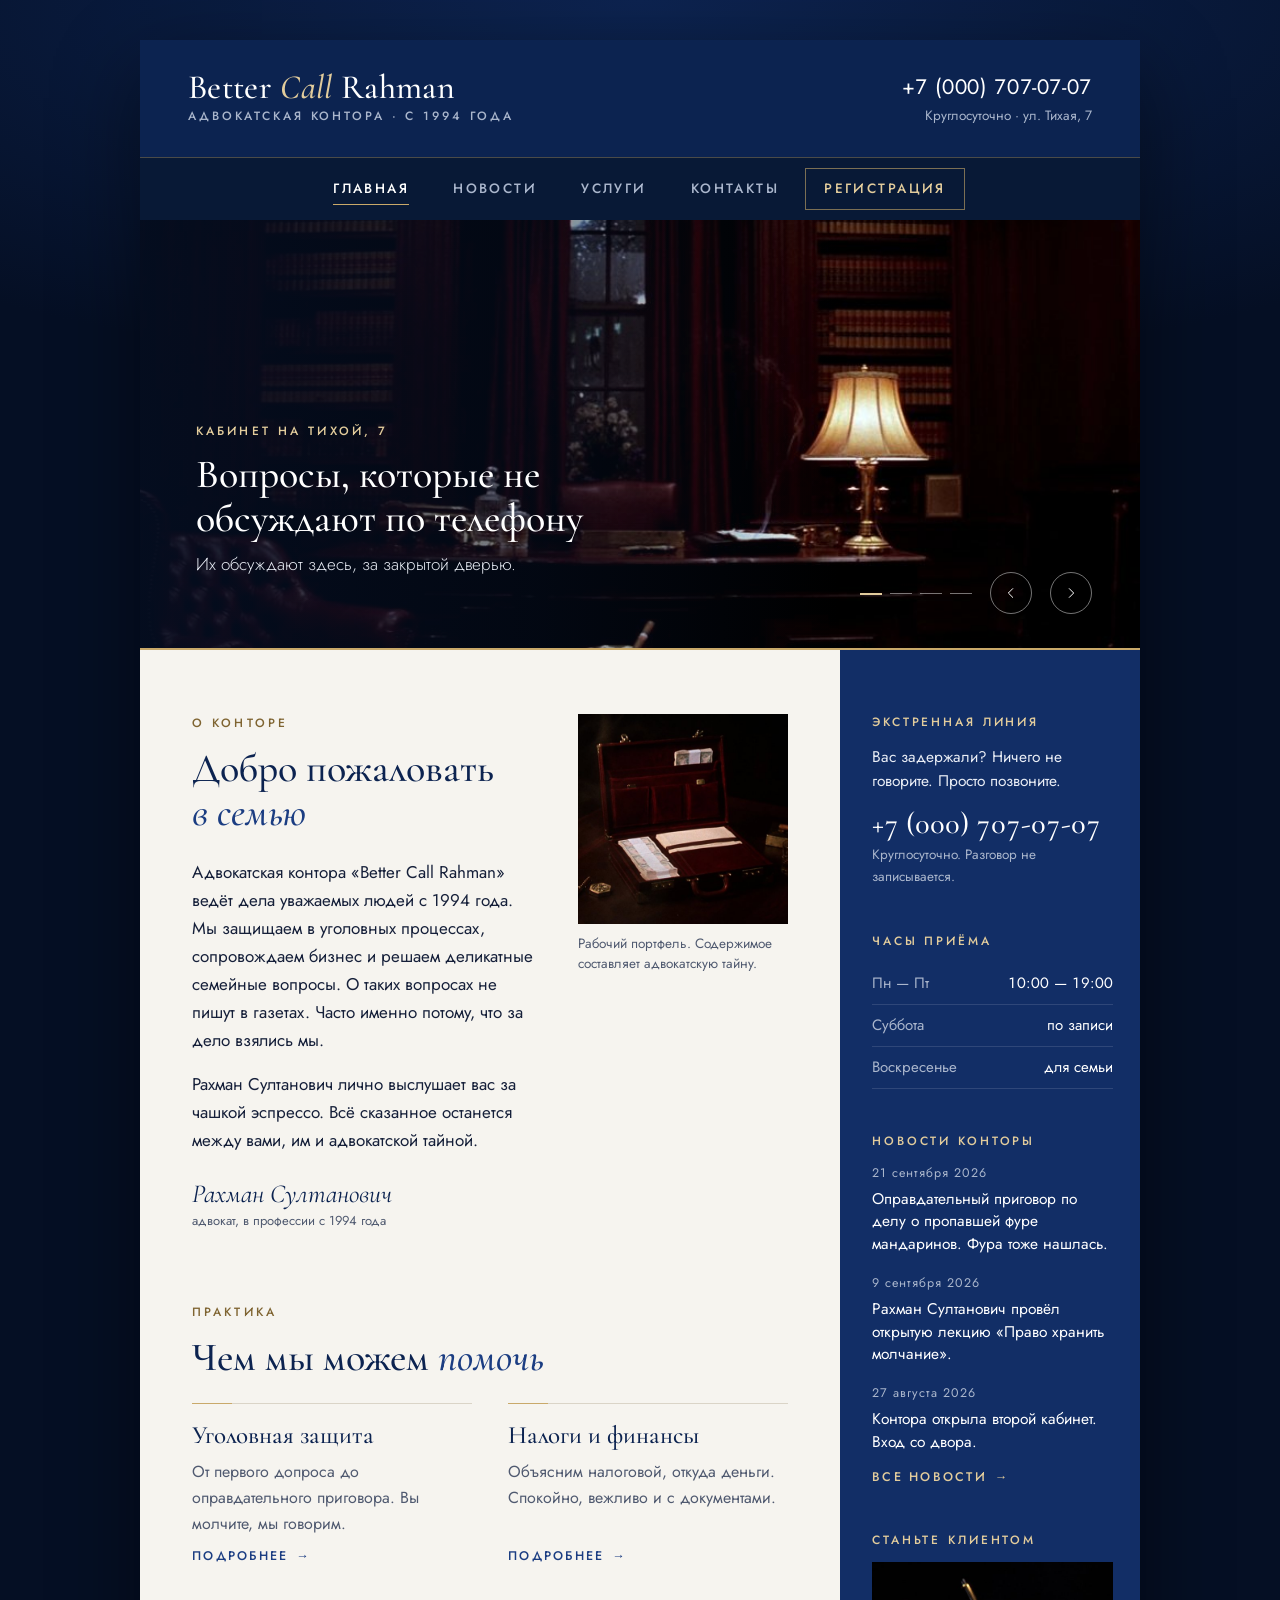
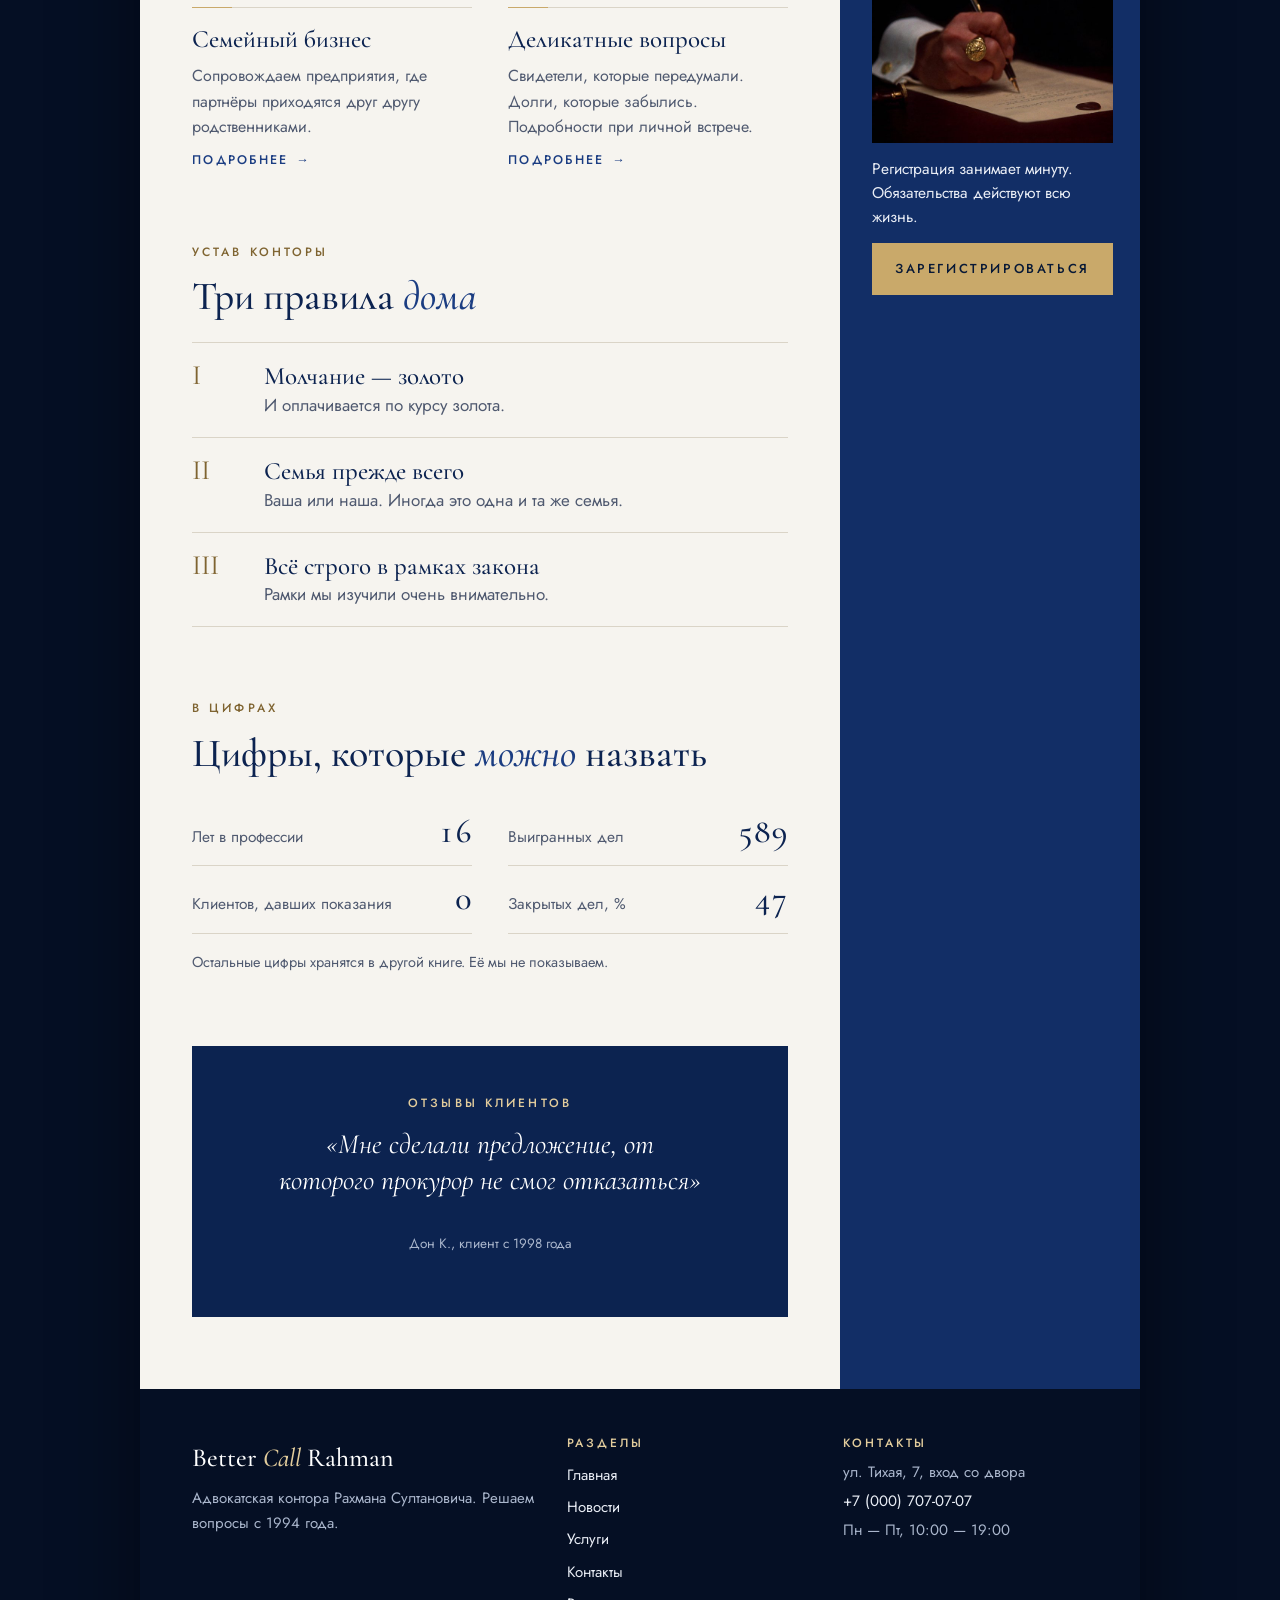
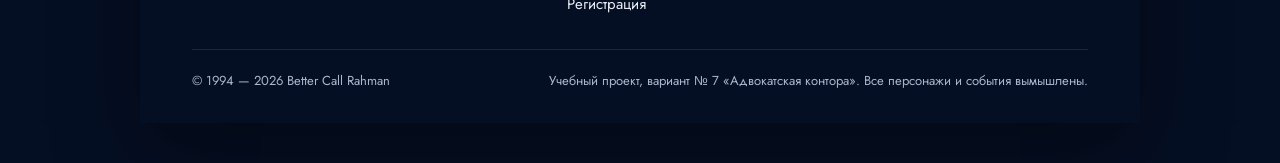
==== commit 2ceab87a: "Главная: синяя палитра, новые шрифты, меньше украшений - Палитра: глубокий синий, слоновая кость, зо" ====
--- a/index.html
+++ b/index.html
@@ -8,7 +8,7 @@
   <script>document.documentElement.classList.add('js');</script>
   <link rel="preconnect" href="https://fonts.googleapis.com">
   <link rel="preconnect" href="https://fonts.gstatic.com" crossorigin>
-  <link rel="stylesheet" href="https://fonts.googleapis.com/css2?family=EB+Garamond:ital,wght@0,400;0,500;1,400&amp;family=Forum&amp;family=Marck+Script&amp;family=Old+Standard+TT:ital,wght@0,400;0,700;1,400&amp;display=swap">
+  <link rel="stylesheet" href="https://fonts.googleapis.com/css2?family=Cormorant+Garamond:ital,wght@0,500;0,600;1,500&amp;family=Jost:wght@300;400;500&amp;display=swap">
   <link rel="stylesheet" href="css/style.css">
 </head>
 <body>
@@ -17,32 +17,24 @@
 
   <!-- ===== Шапка ===== -->
   <header class="header">
-    <canvas class="header__dust" aria-hidden="true"></canvas>
-
-    <a class="plaque" href="index.html" aria-label="Better Call Rahman, на главную">
-      <span class="plaque__screw plaque__screw--tl"></span>
-      <span class="plaque__screw plaque__screw--tr"></span>
-      <span class="plaque__screw plaque__screw--bl"></span>
-      <span class="plaque__screw plaque__screw--br"></span>
-      <span class="plaque__name">Better Call Rahman</span>
-      <span class="plaque__sub">адвокат Рахман Султанович</span>
+    <a class="logo" href="index.html">
+      <span class="logo__name">Better <em>Call</em> Rahman</span>
+      <span class="logo__sub">Адвокатская контора · с 1994 года</span>
     </a>
-
     <div class="header__contacts">
-      <span class="header__label">Горячая линия · круглосуточно</span>
       <a class="header__phone" href="tel:+70007070707">+7 (000) 707-07-07</a>
-      <span class="header__address">ул. Тихая, 7 · вход со двора</span>
+      <span class="header__note">Круглосуточно · ул. Тихая, 7</span>
     </div>
   </header>
 
   <!-- ===== Меню ===== -->
   <nav class="menu" aria-label="Главное меню">
     <ul class="menu__list">
-      <li class="menu__item" style="--i:0"><a class="menu__link" href="index.html" aria-current="page">Главная</a></li>
-      <li class="menu__item" style="--i:1"><a class="menu__link" href="news.html">Новости</a></li>
-      <li class="menu__item" style="--i:2"><a class="menu__link" href="services.html">Услуги</a></li>
-      <li class="menu__item" style="--i:3"><a class="menu__link" href="contacts.html">Контакты</a></li>
-      <li class="menu__item" style="--i:4"><a class="menu__link menu__link--accent" href="register.html">Регистрация</a></li>
+      <li><a class="menu__link" href="index.html" aria-current="page">Главная</a></li>
+      <li><a class="menu__link" href="news.html">Новости</a></li>
+      <li><a class="menu__link" href="services.html">Услуги</a></li>
+      <li><a class="menu__link" href="contacts.html">Контакты</a></li>
+      <li><a class="menu__link menu__link--accent" href="register.html">Регистрация</a></li>
     </ul>
   </nav>
 
@@ -51,17 +43,17 @@
     <ul class="slider__track">
       <li class="slide is-active" style="--origin:50% 55%" aria-roledescription="слайд" aria-label="1 из 4">
         <div class="slide__media">
-          <img class="slide__img" src="img/slide-office.jpg" srcset="img/slide-office@2x.jpg 2x" width="1000" height="430" alt="Кабинет адвоката ночью: панели из красного дерева, кожаное кресло, латунная лампа и виски на столе">
+          <img class="slide__img" src="img/slide-office.jpg" srcset="img/slide-office@2x.jpg 2x" width="1000" height="430" alt="Кабинет адвоката ночью: книжные шкафы, кожаное кресло, лампа и виски на столе">
         </div>
         <div class="slide__caption">
           <span class="slide__eyebrow">Кабинет на Тихой, 7</span>
           <h2 class="slide__title">Вопросы, которые не обсуждают по телефону</h2>
-          <p class="slide__text">Их обсуждают здесь, за закрытой дверью и под хороший виски.</p>
+          <p class="slide__text">Их обсуждают здесь, за закрытой дверью.</p>
         </div>
       </li>
       <li class="slide" style="--origin:72% 40%" aria-roledescription="слайд" aria-label="2 из 4" aria-hidden="true">
         <div class="slide__media">
-          <img class="slide__img" src="img/slide-lawyer.jpg" srcset="img/slide-lawyer@2x.jpg 2x" width="1000" height="430" alt="Мужчина в костюме-тройке с сигарой стоит спиной у окна над ночным городом">
+          <img class="slide__img" src="img/slide-lawyer.jpg" srcset="img/slide-lawyer@2x.jpg 2x" width="1000" height="430" alt="Мужчина в тёмном костюме с сигарой стоит спиной в дверном проёме">
         </div>
         <div class="slide__caption">
           <span class="slide__eyebrow">Рахман Султанович</span>
@@ -71,28 +63,27 @@
       </li>
       <li class="slide" style="--origin:70% 50%" aria-roledescription="слайд" aria-label="3 из 4" aria-hidden="true">
         <div class="slide__media">
-          <img class="slide__img" src="img/slide-scales.jpg" srcset="img/slide-scales@2x.jpg 2x" width="1000" height="430" alt="Латунные весы правосудия: на одной чаше стопка золотых монет, на другой документ с сургучной печатью">
+          <img class="slide__img" src="img/slide-scales.jpg" srcset="img/slide-scales@2x.jpg 2x" width="1000" height="430" alt="Весы правосудия: на одной чаше монеты, на другой документ с сургучной печатью">
         </div>
         <div class="slide__caption">
           <span class="slide__eyebrow">Правосудие</span>
           <h2 class="slide__title">Весы правосудия очень чувствительны</h2>
-          <p class="slide__text">Мы точно знаем, на какую чашу положить аргументы.</p>
+          <p class="slide__text">Мы знаем, на какую чашу положить аргументы.</p>
         </div>
       </li>
       <li class="slide" style="--origin:50% 60%" aria-roledescription="слайд" aria-label="4 из 4" aria-hidden="true">
         <div class="slide__media">
-          <img class="slide__img" src="img/slide-courthouse.jpg" srcset="img/slide-courthouse@2x.jpg 2x" width="1000" height="430" alt="Здание суда с колоннами в сумерках, у ступеней стоит чёрный автомобиль">
+          <img class="slide__img" src="img/slide-courthouse.jpg" srcset="img/slide-courthouse@2x.jpg 2x" width="1000" height="430" alt="Здание суда с колоннами вечером, у ступеней стоит чёрный автомобиль">
         </div>
         <div class="slide__caption">
           <span class="slide__eyebrow">Выездная защита</span>
           <h2 class="slide__title">Суд назначен на десять</h2>
-          <p class="slide__text">Мы приедем к девяти. Машину поставим у входа.</p>
+          <p class="slide__text">Мы приедем к девяти.</p>
         </div>
       </li>
     </ul>
 
     <div class="slider__controls">
-      <span class="slider__counter"><b data-slider-current>01</b> / 04</span>
       <div class="slider__dots">
         <button class="slider__dot" type="button" aria-label="Слайд 1" aria-current="true"></button>
         <button class="slider__dot" type="button" aria-label="Слайд 2" aria-current="false"></button>
@@ -120,59 +111,42 @@
             <p class="eyebrow">О конторе</p>
             <h1 class="section-title">Добро пожаловать <em>в семью</em></h1>
           </div>
-          <p class="lead">Адвокатская контора «Better Call Rahman» ведёт дела уважаемых людей с 1994 года. Мы защищаем в уголовных процессах, сопровождаем бизнес и решаем деликатные семейные вопросы. О таких вопросах не пишут в газетах. Часто именно потому, что за дело взялись мы.</p>
-          <p>Рахман Султанович лично выслушает вас за чашкой эспрессо. Всё сказанное останется между вами, им и адвокатской тайной. Протокол мы не ведём: память у нас хорошая.</p>
+          <p>Адвокатская контора «Better Call Rahman» ведёт дела уважаемых людей с 1994 года. Мы защищаем в уголовных процессах, сопровождаем бизнес и решаем деликатные семейные вопросы. О таких вопросах не пишут в газетах. Часто именно потому, что за дело взялись мы.</p>
+          <p>Рахман Султанович лично выслушает вас за чашкой эспрессо. Всё сказанное останется между вами, им и адвокатской тайной.</p>
           <div class="signature">
-            <span class="signature__intro">Искренне ваш,</span>
             <span class="signature__name">Рахман Султанович</span>
-            <span class="signature__role">адвокат · в профессии с 1994 года</span>
+            <span class="signature__role">адвокат, в профессии с 1994 года</span>
           </div>
         </div>
 
-        <figure class="frame">
-          <div class="frame__inner">
-            <img src="img/briefcase.jpg" width="520" height="520" alt="Открытый кожаный портфель с пачками денег и папкой дела, рядом перьевая ручка, перстень и виски" loading="lazy">
-          </div>
+        <figure class="photo">
+          <img src="img/briefcase.jpg" width="520" height="520" alt="Открытый кожаный портфель с пачками денег и папкой дела" loading="lazy">
           <figcaption>Рабочий портфель. Содержимое составляет адвокатскую тайну.</figcaption>
         </figure>
       </section>
-
-      <div class="ornament" aria-hidden="true"><span></span></div>
 
       <section data-reveal>
         <p class="eyebrow">Практика</p>
         <h2 class="section-title">Чем мы можем <em>помочь</em></h2>
         <ul class="practice">
-          <li class="practice__card" data-reveal style="--d:.05s">
-            <svg class="practice__icon" viewBox="0 0 40 40" fill="none" stroke="currentColor" stroke-width="1.4" stroke-linecap="round" stroke-linejoin="round" aria-hidden="true">
-              <circle cx="20" cy="7" r="1.6"/><path d="M20 9v24M13 33h14M9 12h22M9 12l-4 10M9 12l4 10M5 22q4 4.5 8 0M31 12l-4 10M31 12l4 10M27 22q4 4.5 8 0"/>
-            </svg>
+          <li class="practice__item" data-reveal style="--d:.05s">
             <h3 class="practice__title">Уголовная защита</h3>
             <p class="practice__text">От первого допроса до оправдательного приговора. Вы молчите, мы говорим.</p>
             <a class="more-link" href="services.html">Подробнее <span aria-hidden="true">→</span></a>
           </li>
-          <li class="practice__card" data-reveal style="--d:.2s">
-            <svg class="practice__icon" viewBox="0 0 40 40" fill="none" stroke="currentColor" stroke-width="1.4" stroke-linecap="round" stroke-linejoin="round" aria-hidden="true">
-              <ellipse cx="20" cy="11" rx="10" ry="3.5"/><path d="M10 11v5c0 1.9 4.5 3.5 10 3.5s10-1.6 10-3.5v-5M10 16v5c0 1.9 4.5 3.5 10 3.5s10-1.6 10-3.5v-5M10 21v5c0 1.9 4.5 3.5 10 3.5s10-1.6 10-3.5v-5"/>
-            </svg>
+          <li class="practice__item" data-reveal style="--d:.2s">
             <h3 class="practice__title">Налоги и финансы</h3>
             <p class="practice__text">Объясним налоговой, откуда деньги. Спокойно, вежливо и с документами.</p>
             <a class="more-link" href="services.html">Подробнее <span aria-hidden="true">→</span></a>
           </li>
-          <li class="practice__card" data-reveal style="--d:.05s">
-            <svg class="practice__icon" viewBox="0 0 40 40" fill="none" stroke="currentColor" stroke-width="1.4" stroke-linecap="round" stroke-linejoin="round" aria-hidden="true">
-              <path d="M20 5l12 4v10c0 7.5-5.5 12.5-12 16-6.5-3.5-12-8.5-12-16V9z"/><path d="M20 13l5 6-5 6-5-6z"/>
-            </svg>
+          <li class="practice__item" data-reveal style="--d:.05s">
             <h3 class="practice__title">Семейный бизнес</h3>
-            <p class="practice__text">Сопровождаем предприятия, где партнёры приходятся друг другу родственниками, а договорённости заключаются на всю жизнь.</p>
+            <p class="practice__text">Сопровождаем предприятия, где партнёры приходятся друг другу родственниками.</p>
             <a class="more-link" href="services.html">Подробнее <span aria-hidden="true">→</span></a>
           </li>
-          <li class="practice__card" data-reveal style="--d:.2s">
-            <svg class="practice__icon" viewBox="0 0 40 40" fill="none" stroke="currentColor" stroke-width="1.4" stroke-linecap="round" stroke-linejoin="round" aria-hidden="true">
-              <circle cx="20" cy="20" r="14"/><circle cx="20" cy="17" r="3.5"/><path d="M18.2 20l-1.7 8h7l-1.7-8"/>
-            </svg>
+          <li class="practice__item" data-reveal style="--d:.2s">
             <h3 class="practice__title">Деликатные вопросы</h3>
-            <p class="practice__text">Свидетели, которые передумали. Долги, которые забылись. Подробности только при личной встрече.</p>
+            <p class="practice__text">Свидетели, которые передумали. Долги, которые забылись. Подробности при личной встрече.</p>
             <a class="more-link" href="services.html">Подробнее <span aria-hidden="true">→</span></a>
           </li>
         </ul>
@@ -182,21 +156,21 @@
         <p class="eyebrow">Устав конторы</p>
         <h2 class="section-title">Три правила <em>дома</em></h2>
         <ol class="rules">
-          <li class="rule" data-reveal style="--d:.05s">
+          <li class="rule">
             <span class="rule__num">I</span>
             <div>
               <h3 class="rule__title">Молчание — золото</h3>
               <p class="rule__text">И оплачивается по курсу золота.</p>
             </div>
           </li>
-          <li class="rule" data-reveal style="--d:.2s">
+          <li class="rule">
             <span class="rule__num">II</span>
             <div>
               <h3 class="rule__title">Семья прежде всего</h3>
-              <p class="rule__text">Ваша, наша. Иногда это одна и та же семья.</p>
+              <p class="rule__text">Ваша или наша. Иногда это одна и та же семья.</p>
             </div>
           </li>
-          <li class="rule" data-reveal style="--d:.35s">
+          <li class="rule">
             <span class="rule__num">III</span>
             <div>
               <h3 class="rule__title">Всё строго в рамках закона</h3>
@@ -207,33 +181,30 @@
       </section>
 
       <section data-reveal>
-        <p class="eyebrow">Из бухгалтерской книги</p>
+        <p class="eyebrow">В цифрах</p>
         <h2 class="section-title">Цифры, которые <em>можно</em> назвать</h2>
-        <div class="ledger">
-          <dl class="ledger__list">
-            <div class="ledger__row"><dt>Лет в профессии</dt><span class="dots" aria-hidden="true"></span><dd><span data-count="32">32</span></dd></div>
-            <div class="ledger__row"><dt>Выигранных дел</dt><span class="dots" aria-hidden="true"></span><dd><span data-count="1214">1&#8239;214</span></dd></div>
-            <div class="ledger__row"><dt>Клиентов, давших показания</dt><span class="dots" aria-hidden="true"></span><dd>0</dd></div>
-            <div class="ledger__row"><dt>Закрытых дел</dt><span class="dots" aria-hidden="true"></span><dd><span data-count="97">97</span>&nbsp;% <small>некоторые навсегда</small></dd></div>
-          </dl>
-          <p class="ledger__note">Остальные цифры хранятся в другой книге. Её мы не показываем.</p>
-        </div>
+        <dl class="figures">
+          <div class="figure"><dt>Лет в профессии</dt><dd data-count="32">32</dd></div>
+          <div class="figure"><dt>Выигранных дел</dt><dd data-count="1214">1&#8239;214</dd></div>
+          <div class="figure"><dt>Клиентов, давших показания</dt><dd>0</dd></div>
+          <div class="figure"><dt>Закрытых дел, %</dt><dd data-count="97">97</dd></div>
+        </dl>
+        <p class="figures__note">Остальные цифры хранятся в другой книге. Её мы не показываем.</p>
       </section>
 
       <section class="testimonials" data-reveal aria-label="Отзывы клиентов">
         <p class="eyebrow">Отзывы клиентов</p>
-        <span class="quote-mark" aria-hidden="true">“</span>
         <div class="quotes">
           <figure class="quote is-active">
-            <blockquote>Мне сделали предложение, от которого прокурор не смог отказаться.</blockquote>
+            <blockquote>«Мне сделали предложение, от которого прокурор не смог отказаться»</blockquote>
             <figcaption>Дон К., клиент с 1998 года</figcaption>
           </figure>
           <figure class="quote">
-            <blockquote>Меня не было на месте преступления. Рахман Султанович это доказал. Я до сих пор не понимаю, как.</blockquote>
+            <blockquote>«Меня не было на месте преступления. Рахман Султанович это доказал. Я до сих пор не понимаю, как»</blockquote>
             <figcaption>Имя изменено по просьбе клиента</figcaption>
           </figure>
           <figure class="quote">
-            <blockquote>Когда судья спросил, кто мой адвокат, в зале стало очень тихо.</blockquote>
+            <blockquote>«Когда судья спросил, кто мой адвокат, в зале стало очень тихо»</blockquote>
             <figcaption>Т. Б., предприниматель</figcaption>
           </figure>
         </div>
@@ -244,7 +215,7 @@
     <!-- ===== Боковая панель ===== -->
     <aside class="sidebar">
 
-      <section class="widget hotline" data-reveal>
+      <section class="widget" data-reveal>
         <h2 class="widget__title">Экстренная линия</h2>
         <p>Вас задержали? Ничего не говорите. Просто позвоните.</p>
         <div>
@@ -256,9 +227,9 @@
       <section class="widget" data-reveal>
         <h2 class="widget__title">Часы приёма</h2>
         <dl class="hours">
-          <div><dt>Пн — Пт</dt><span class="dots" aria-hidden="true"></span><dd>10:00 — 19:00</dd></div>
-          <div><dt>Суббота</dt><span class="dots" aria-hidden="true"></span><dd>по записи</dd></div>
-          <div><dt>Воскресенье</dt><span class="dots" aria-hidden="true"></span><dd>для семьи</dd></div>
+          <div><dt>Пн — Пт</dt><dd>10:00 — 19:00</dd></div>
+          <div><dt>Суббота</dt><dd>по записи</dd></div>
+          <div><dt>Воскресенье</dt><dd>для семьи</dd></div>
         </dl>
       </section>
 
@@ -271,51 +242,23 @@
           </li>
           <li class="news-item">
             <time datetime="2026-09-09">9 сентября 2026</time>
-            <a href="news.html">Рахман Султанович провёл открытую лекцию «Право хранить молчание: практикум».</a>
+            <a href="news.html">Рахман Султанович провёл открытую лекцию «Право хранить молчание».</a>
           </li>
           <li class="news-item">
             <time datetime="2026-08-27">27 августа 2026</time>
-            <a href="news.html">Контора открыла второй кабинет. Вход со двора, как и полагается.</a>
+            <a href="news.html">Контора открыла второй кабинет. Вход со двора.</a>
           </li>
         </ul>
         <a class="more-link" href="news.html">Все новости <span aria-hidden="true">→</span></a>
       </section>
 
-      <section class="widget join" data-reveal>
+      <section class="widget" data-reveal>
         <h2 class="widget__title">Станьте клиентом</h2>
         <img class="join__img" src="img/signature.jpg" width="640" height="480" alt="Рука с золотым перстнем подписывает договор перьевой ручкой" loading="lazy">
         <p>Регистрация занимает минуту. Обязательства действуют всю жизнь.</p>
         <a class="button" href="register.html">Зарегистрироваться</a>
       </section>
 
-      <div class="seal" data-reveal>
-        <svg class="seal__wax" viewBox="0 0 120 120" aria-hidden="true">
-          <defs>
-            <path id="seal-ring" d="M60 60m-49 0a49 49 0 1 1 98 0a49 49 0 1 1-98 0"/>
-            <radialGradient id="seal-wax" cx=".38" cy=".34" r=".78">
-              <stop offset="0" stop-color="#b03a4a"/>
-              <stop offset=".55" stop-color="#7a1a2a"/>
-              <stop offset="1" stop-color="#420b15"/>
-            </radialGradient>
-            <filter id="seal-edge" x="-10%" y="-10%" width="120%" height="120%">
-              <feTurbulence type="fractalNoise" baseFrequency=".08" numOctaves="2" seed="7"/>
-              <feDisplacementMap in="SourceGraphic" scale="6"/>
-            </filter>
-          </defs>
-          <g class="seal__ring">
-            <text font-family="Forum, serif" font-size="9.6" letter-spacing="2.6" fill="#e6cc96">
-              <textPath href="#seal-ring">АДВОКАТСКАЯ ТАЙНА · BETTER CALL RAHMAN ·</textPath>
-            </text>
-          </g>
-          <circle cx="60" cy="60" r="36" fill="url(#seal-wax)" filter="url(#seal-edge)"/>
-          <circle cx="60" cy="60" r="26" fill="none" stroke="#420b15" stroke-width="1.6" opacity=".7"/>
-          <circle cx="59.3" cy="59.3" r="26" fill="none" stroke="#d0606f" stroke-width=".8" opacity=".45"/>
-          <text x="60" y="69" text-anchor="middle" font-family="Forum, serif" font-size="27" letter-spacing="1" fill="#2a060d">RS</text>
-          <text x="59.3" y="68.2" text-anchor="middle" font-family="Forum, serif" font-size="27" letter-spacing="1" fill="#e07a88" opacity=".6">RS</text>
-        </svg>
-        <span class="seal__caption">Скреплено печатью</span>
-      </div>
-
     </aside>
   </div>
 
@@ -323,7 +266,7 @@
   <footer class="footer">
     <div class="footer__top">
       <div>
-        <div class="footer__brand">Better Call Rahman</div>
+        <div class="footer__brand">Better <em>Call</em> Rahman</div>
         <p class="footer__tagline">Адвокатская контора Рахмана Султановича. Решаем вопросы с 1994 года.</p>
       </div>
       <nav aria-label="Разделы сайта">
--- a/css/style.css
+++ b/css/style.css
@@ -1,43 +1,39 @@
 /* ==========================================================
    Better Call Rahman — адвокатская контора Рахмана Султановича
-   Палитра: бордо, латунь, крем. Стиль: Old Money.
+   Палитра: глубокий синий, слоновая кость, немного золота.
    ========================================================== */
 
 :root {
-  /* бордо / выдержанное вино */
-  --wine-950: #16050a;
-  --wine-900: #230810;
-  --wine-800: #33101a;
-  --wine-700: #4a1420;
-  --wine-600: #5e1a28;
-  --wine-500: #7a2334;
-
-  /* латунь */
-  --brass-200: #efdcae;
-  --brass-300: #e6cc96;
-  --brass-400: #cfae6e;
-  --brass-500: #b08d57;
-  --brass-700: #7d5e2e;
-
-  /* крем / пергамент */
-  --cream-50: #fbf6ec;
-  --cream-100: #f4ebda;
-  --cream-200: #eadcc2;
-  --cream-300: #dcc9a6;
-
-  /* чернила */
-  --ink-900: #2b1914;
-  --ink-600: #5c4639;
+  /* синий */
+  --blue-950: #050f24;
+  --blue-900: #081936;
+  --blue-800: #0c2350;
+  --blue-700: #122e66;
+  --blue-600: #1b3d82;
+
+  /* золото, только для тонких акцентов */
+  --gold-300: #e2cc9c;
+  --gold-400: #c9a96a;
+  --gold-700: #7f6431;
+
+  /* слоновая кость */
+  --ivory-50: #fbfaf6;
+  --ivory-100: #f6f4ef;
+  --ivory-200: #ece8df;
+  --ivory-300: #dad4c7;
+
+  /* текст */
+  --ink: #16203a;
+  --ink-muted: #505a70;
+  --on-blue: #e9edf5;
+  --on-blue-muted: #aab6cc;
 
   /* шрифты */
-  --f-plaque: "Forum", "Times New Roman", serif;
-  --f-display: "Old Standard TT", "Times New Roman", serif;
-  --f-body: "EB Garamond", Georgia, "Times New Roman", serif;
-  --f-hand: "Marck Script", "Segoe Script", cursive;
+  --f-display: "Cormorant Garamond", "Times New Roman", serif;
+  --f-text: "Jost", "Helvetica Neue", Arial, sans-serif;
 
   /* движение: всё неспешно */
   --ease-soft: cubic-bezier(.22, .61, .21, 1);
-  --slow: 1.4s;
 
   --page-width: 1000px;
 }
@@ -54,29 +50,14 @@
 
 body {
   margin: 0;
-  min-height: 100%;
-  color: var(--ink-900);
-  font-family: var(--f-body);
-  font-size: 18px;
-  line-height: 1.6;
-  /* обои-шпалера: латунная решётка на тёмном бордо */
-  background:
-    radial-gradient(circle at 50% 50%, rgba(207, 174, 110, .07) 0 1.5px, transparent 2.5px) 0 0 / 30px 30px,
-    repeating-linear-gradient(45deg, rgba(207, 174, 110, .035) 0 1px, transparent 1px 21.2px),
-    repeating-linear-gradient(-45deg, rgba(207, 174, 110, .035) 0 1px, transparent 1px 21.2px),
-    var(--wine-900);
-  padding-block: 32px;
+  color: var(--ink);
+  font-family: var(--f-text);
+  font-size: 17px;
+  font-weight: 400;
+  line-height: 1.65;
+  background: radial-gradient(ellipse 120% 60% at 50% 0%, var(--blue-800), var(--blue-950) 70%) fixed, var(--blue-950);
+  padding-block: 40px;
   -webkit-font-smoothing: antialiased;
-}
-
-/* мягкая виньетка по краям окна */
-body::before {
-  content: "";
-  position: fixed;
-  inset: 0;
-  pointer-events: none;
-  background: radial-gradient(ellipse at center, transparent 55%, rgba(10, 2, 4, .55) 100%);
-  z-index: 0;
 }
 
 img {
@@ -89,7 +70,7 @@
 }
 
 :focus-visible {
-  outline: 2px solid var(--brass-400);
+  outline: 2px solid var(--gold-400);
   outline-offset: 3px;
 }
 
@@ -97,8 +78,8 @@
 h2,
 h3 {
   font-family: var(--f-display);
-  font-weight: 400;
-  line-height: 1.15;
+  font-weight: 500;
+  line-height: 1.1;
   text-wrap: balance;
   margin: 0;
 }
@@ -107,174 +88,81 @@
   margin: 0;
 }
 
-.visually-hidden {
-  position: absolute;
-  width: 1px;
-  height: 1px;
-  overflow: hidden;
-  clip: rect(0 0 0 0);
-  white-space: nowrap;
-}
-
 /* ---------- Основной блок: 1000px по центру ---------- */
 
 .page {
-  position: relative;
-  z-index: 1;
   width: var(--page-width);
   margin: 0 auto;
-  background: var(--cream-100);
-  box-shadow:
-    0 0 0 1px rgba(207, 174, 110, .45),
-    0 0 0 6px var(--wine-950),
-    0 0 0 7px rgba(207, 174, 110, .3),
-    0 40px 90px rgba(0, 0, 0, .6);
+  background: var(--ivory-100);
+  box-shadow: 0 30px 80px rgba(0, 0, 0, .45);
 }
 
 /* ---------- Шапка ---------- */
 
 .header {
-  position: relative;
   display: flex;
   align-items: center;
   justify-content: space-between;
   gap: 32px;
-  padding: 34px 40px;
-  overflow: hidden;
-  color: var(--cream-100);
-  background:
-    radial-gradient(ellipse 60% 120% at 22% 50%, rgba(207, 174, 110, .16), transparent 70%),
-    linear-gradient(180deg, var(--wine-700), var(--wine-800));
-}
-
-.header__dust {
-  position: absolute;
-  inset: 0;
-  width: 100%;
-  height: 100%;
-  pointer-events: none;
-}
-
-/* латунная табличка у двери */
-.plaque {
-  position: relative;
-  display: grid;
-  justify-items: center;
-  gap: 4px;
-  padding: 18px 44px 16px;
+  padding: 30px 48px;
+  color: var(--on-blue);
+  background: var(--blue-800);
+}
+
+.logo {
+  display: grid;
+  gap: 2px;
   text-decoration: none;
-  color: #3b2410;
-  border-radius: 3px;
-  overflow: hidden;
-  background:
-    repeating-linear-gradient(90deg, rgba(255, 255, 255, .06) 0 1px, rgba(0, 0, 0, .04) 1px 3px),
-    linear-gradient(135deg, #7a5a2a 0%, #d8b879 22%, #a88449 42%, #ecd49f 56%, #9c7a40 76%, #c9a868 100%);
-  box-shadow:
-    inset 0 1px 0 rgba(255, 244, 214, .7),
-    inset 0 -2px 3px rgba(60, 36, 12, .45),
-    0 0 0 1px #5b3f18,
-    0 10px 24px rgba(0, 0, 0, .45);
-  animation: plaque-in 2.2s var(--ease-soft) both;
-}
-
-/* блик, неспешно скользящий по латуни */
-.plaque::after {
-  content: "";
-  position: absolute;
-  top: -50%;
-  bottom: -50%;
-  width: 60px;
-  left: -120px;
-  transform: rotate(18deg);
-  background: linear-gradient(90deg, transparent, rgba(255, 248, 225, .55), transparent);
-  animation: shine 10s ease-in-out 2.6s infinite;
-}
-
-.plaque__screw {
-  position: absolute;
-  width: 9px;
-  height: 9px;
-  border-radius: 50%;
-  background: radial-gradient(circle at 35% 35%, #f3e1b2, #8a6a34 70%);
-  box-shadow: inset 0 0 0 1px rgba(60, 36, 12, .5);
-}
-
-.plaque__screw::before {
-  content: "";
-  position: absolute;
-  left: 1px;
-  right: 1px;
-  top: 4px;
-  height: 1px;
-  background: rgba(60, 36, 12, .7);
-  transform: rotate(-35deg);
-}
-
-.plaque__screw--tl { top: 7px; left: 8px; }
-.plaque__screw--tr { top: 7px; right: 8px; }
-.plaque__screw--bl { bottom: 7px; left: 8px; }
-.plaque__screw--br { bottom: 7px; right: 8px; }
-
-.plaque__name {
-  font-family: var(--f-plaque);
-  font-size: 30px;
+  animation: fade-in 2s var(--ease-soft) both;
+}
+
+.logo__name {
+  font-family: var(--f-display);
+  font-size: 34px;
+  font-weight: 500;
   line-height: 1;
-  letter-spacing: .2em;
+  letter-spacing: .01em;
+  color: #fff;
+}
+
+.logo__name em {
+  font-style: italic;
+  color: var(--gold-300);
+}
+
+.logo__sub {
+  font-size: 12px;
+  font-weight: 500;
+  letter-spacing: .24em;
   text-transform: uppercase;
-  white-space: nowrap;
-  /* гравировка */
-  text-shadow: 0 1px 0 rgba(255, 240, 200, .55), 0 -1px 0 rgba(40, 22, 6, .35);
-  animation: engrave 2.6s var(--ease-soft) .2s both;
-}
-
-.plaque__sub {
-  font-family: var(--f-plaque);
-  font-size: 12.5px;
-  letter-spacing: .32em;
-  text-transform: uppercase;
-  text-shadow: 0 1px 0 rgba(255, 240, 200, .5);
+  color: var(--on-blue-muted);
 }
 
 .header__contacts {
-  position: relative;
-  display: grid;
-  gap: 2px;
+  display: grid;
   text-align: right;
-  animation: fade-up 1.8s var(--ease-soft) .8s both;
-}
-
-.header__label {
-  font-family: var(--f-plaque);
-  font-size: 12px;
-  letter-spacing: .26em;
-  text-transform: uppercase;
-  color: var(--brass-400);
+  animation: fade-in 2s var(--ease-soft) .5s both;
 }
 
 .header__phone {
-  font-family: var(--f-display);
-  font-size: 26px;
-  letter-spacing: .02em;
-  color: var(--cream-50);
+  font-size: 21px;
+  font-weight: 400;
+  letter-spacing: .03em;
+  color: #fff;
   text-decoration: none;
   font-variant-numeric: tabular-nums;
 }
 
-.header__address {
-  font-style: italic;
-  font-size: 15px;
-  color: var(--cream-300);
+.header__note {
+  font-size: 13.5px;
+  color: var(--on-blue-muted);
 }
 
 /* ---------- Меню ---------- */
 
 .menu {
-  position: relative;
-  background: var(--wine-800);
-  border-top: 1px solid rgba(207, 174, 110, .55);
-  border-bottom: 1px solid rgba(207, 174, 110, .55);
-  box-shadow: inset 0 3px 0 var(--wine-800), inset 0 4px 0 rgba(207, 174, 110, .25),
-    inset 0 -3px 0 var(--wine-800), inset 0 -4px 0 rgba(207, 174, 110, .25);
+  background: var(--blue-900);
+  border-top: 1px solid rgba(201, 169, 106, .35);
 }
 
 .menu__list {
@@ -282,29 +170,23 @@
   justify-content: center;
   align-items: center;
   flex-wrap: wrap;
-  gap: 6px 10px;
-  margin: 0;
-  padding: 12px 24px;
+  gap: 4px 8px;
+  margin: 0;
+  padding: 10px 24px;
   list-style: none;
-}
-
-.menu__item {
-  animation: fade-up 1.4s var(--ease-soft) both;
-  animation-delay: calc(1s + var(--i, 0) * .14s);
+  animation: fade-in 2s var(--ease-soft) .8s both;
 }
 
 .menu__link {
   position: relative;
-  display: inline-flex;
-  align-items: center;
-  gap: 10px;
-  padding: 8px 18px;
-  font-family: var(--f-plaque);
-  font-size: 15px;
-  letter-spacing: .22em;
+  display: inline-block;
+  padding: 9px 18px;
+  font-size: 13.5px;
+  font-weight: 500;
+  letter-spacing: .18em;
   text-transform: uppercase;
   text-decoration: none;
-  color: var(--cream-200);
+  color: var(--on-blue-muted);
   transition: color .8s var(--ease-soft);
 }
 
@@ -313,15 +195,16 @@
   position: absolute;
   left: 18px;
   right: 18px;
-  bottom: 3px;
+  bottom: 4px;
   height: 1px;
-  background: var(--brass-400);
+  background: var(--gold-400);
   transform: scaleX(0);
   transition: transform .9s var(--ease-soft);
 }
 
-.menu__link:hover {
-  color: var(--brass-300);
+.menu__link:hover,
+.menu__link[aria-current="page"] {
+  color: #fff;
 }
 
 .menu__link:hover::after,
@@ -329,21 +212,9 @@
   transform: scaleX(1);
 }
 
-.menu__link[aria-current="page"] {
-  color: var(--brass-300);
-}
-
-.menu__link[aria-current="page"]::before {
-  content: "";
-  width: 6px;
-  height: 6px;
-  background: var(--brass-400);
-  transform: rotate(45deg);
-}
-
 .menu__link--accent {
-  border: 1px solid rgba(207, 174, 110, .6);
-  color: var(--brass-300);
+  border: 1px solid rgba(201, 169, 106, .6);
+  color: var(--gold-300);
   transition: color .8s var(--ease-soft), background-color .8s var(--ease-soft);
 }
 
@@ -352,8 +223,8 @@
 }
 
 .menu__link--accent:hover {
-  background: var(--brass-400);
-  color: var(--wine-900);
+  background: var(--gold-400);
+  color: var(--blue-900);
 }
 
 /* ---------- Слайдер ---------- */
@@ -362,8 +233,8 @@
   position: relative;
   height: 430px;
   overflow: hidden;
-  background: var(--wine-950);
-  color: var(--cream-50);
+  background: var(--blue-950);
+  color: #fff;
 }
 
 .slider__track {
@@ -395,9 +266,8 @@
   overflow: hidden;
 }
 
-/* первый кадр при загрузке «наводится на резкость» */
 .slide:first-child .slide__media {
-  animation: focus-in 3s var(--ease-soft) both;
+  animation: focus-in 2.8s var(--ease-soft) both;
 }
 
 .slide__img {
@@ -408,7 +278,7 @@
   transform-origin: var(--origin, 60% 50%);
 }
 
-/* медленный «наезд камеры» на активный кадр; уходящий кадр доигрывает движение */
+/* медленный «наезд камеры»; уходящий кадр доигрывает движение */
 .slide.is-active .slide__img,
 .slide.is-leaving .slide__img {
   animation: ken-burns 9s linear both;
@@ -418,19 +288,17 @@
   content: "";
   position: absolute;
   inset: 0;
-  background:
-    linear-gradient(90deg, rgba(22, 5, 10, .88) 0%, rgba(22, 5, 10, .55) 38%, transparent 68%),
-    linear-gradient(0deg, rgba(22, 5, 10, .6), transparent 40%);
+  background: linear-gradient(90deg, rgba(5, 15, 36, .85) 0%, rgba(5, 15, 36, .5) 40%, transparent 70%);
 }
 
 .slide__caption {
   position: absolute;
   z-index: 1;
   left: 56px;
-  bottom: 70px;
-  max-width: 440px;
-  display: grid;
-  gap: 12px;
+  bottom: 72px;
+  max-width: 430px;
+  display: grid;
+  gap: 10px;
 }
 
 .slide.is-active .slide__caption > * {
@@ -439,93 +307,92 @@
 
 .slide.is-active .slide__caption > :nth-child(1) { animation-delay: .6s; }
 .slide.is-active .slide__caption > :nth-child(2) { animation-delay: .9s; }
-.slide.is-active .slide__caption > :nth-child(3) { animation-delay: 1.25s; }
+.slide.is-active .slide__caption > :nth-child(3) { animation-delay: 1.2s; }
 
 .slide__eyebrow {
-  font-family: var(--f-plaque);
-  font-size: 13px;
-  letter-spacing: .3em;
+  font-size: 12px;
+  font-weight: 500;
+  letter-spacing: .26em;
   text-transform: uppercase;
-  color: var(--brass-300);
+  color: var(--gold-300);
 }
 
 .slide__title {
-  font-size: 36px;
-  color: var(--cream-50);
+  font-size: 40px;
+  font-weight: 500;
+  color: #fff;
 }
 
 .slide__text {
-  font-style: italic;
-  font-size: 19px;
-  color: var(--cream-200);
+  font-size: 17px;
+  font-weight: 300;
+  color: var(--on-blue);
 }
 
 .slider__controls {
   position: absolute;
   z-index: 2;
-  right: 40px;
-  bottom: 34px;
+  right: 48px;
+  bottom: 36px;
   display: flex;
   align-items: center;
   gap: 18px;
 }
 
-.slider__counter {
-  font-family: var(--f-plaque);
-  font-size: 14px;
-  letter-spacing: .2em;
-  color: var(--cream-200);
-  font-variant-numeric: tabular-nums;
-}
-
-.slider__counter b {
-  font-weight: 400;
-  color: var(--brass-300);
-}
-
 .slider__dots {
   display: flex;
-  gap: 10px;
+  gap: 8px;
 }
 
 .slider__dot {
-  width: 12px;
-  height: 12px;
+  position: relative;
+  width: 22px;
+  height: 22px;
   padding: 0;
-  border: 1px solid var(--brass-400);
+  border: 0;
   background: transparent;
-  transform: rotate(45deg) scale(.75);
   cursor: pointer;
-  transition: background-color .8s var(--ease-soft), transform .8s var(--ease-soft);
-}
-
-.slider__dot[aria-current="true"] {
-  background: var(--brass-400);
-  transform: rotate(45deg) scale(1);
+}
+
+.slider__dot::before {
+  content: "";
+  position: absolute;
+  left: 0;
+  right: 0;
+  top: 50%;
+  height: 1px;
+  background: rgba(255, 255, 255, .45);
+  transition: background-color .8s var(--ease-soft), height .8s var(--ease-soft);
+}
+
+.slider__dot[aria-current="true"]::before {
+  height: 2px;
+  background: var(--gold-300);
 }
 
 .slider__arrow {
   display: grid;
   place-items: center;
-  width: 44px;
-  height: 44px;
+  width: 42px;
+  height: 42px;
   padding: 0;
-  border: 1px solid rgba(207, 174, 110, .7);
+  border: 1px solid rgba(255, 255, 255, .45);
   border-radius: 50%;
-  background: rgba(22, 5, 10, .35);
-  color: var(--brass-300);
+  background: transparent;
+  color: #fff;
   cursor: pointer;
-  transition: background-color .8s var(--ease-soft), color .8s var(--ease-soft);
+  transition: background-color .8s var(--ease-soft), border-color .8s var(--ease-soft), color .8s var(--ease-soft);
 }
 
 .slider__arrow:hover {
-  background: var(--brass-400);
-  color: var(--wine-900);
+  background: #fff;
+  border-color: #fff;
+  color: var(--blue-900);
 }
 
 .slider__arrow svg {
-  width: 18px;
-  height: 18px;
+  width: 16px;
+  height: 16px;
 }
 
 .slider__progress {
@@ -535,14 +402,14 @@
   right: 0;
   bottom: 0;
   height: 2px;
-  background: rgba(207, 174, 110, .18);
+  background: rgba(255, 255, 255, .1);
 }
 
 .slider__progress span {
   display: block;
   height: 100%;
   width: 100%;
-  background: linear-gradient(90deg, var(--brass-500), var(--brass-300));
+  background: var(--gold-400);
   transform: scaleX(0);
   transform-origin: left;
 }
@@ -551,81 +418,42 @@
 
 .columns {
   display: grid;
-  grid-template-columns: minmax(0, 1fr) 310px;
+  grid-template-columns: minmax(0, 1fr) 300px;
 }
 
 .content {
   display: grid;
-  gap: 64px;
-  padding: 56px 48px 64px;
-  background:
-    url("data:image/svg+xml,%3Csvg xmlns='http://www.w3.org/2000/svg' width='180' height='180'%3E%3Cfilter id='n'%3E%3CfeTurbulence type='fractalNoise' baseFrequency='.85' numOctaves='2' stitchTiles='stitch'/%3E%3CfeColorMatrix values='0 0 0 0 .45 0 0 0 0 .3 0 0 0 0 .15 0 0 0 .07 0'/%3E%3C/filter%3E%3Crect width='100%25' height='100%25' filter='url(%23n)'/%3E%3C/svg%3E"),
-    var(--cream-100);
+  gap: 72px;
+  padding: 64px 52px 72px;
+  background: var(--ivory-100);
 }
 
 .eyebrow {
-  display: flex;
-  align-items: center;
-  gap: 12px;
-  margin-bottom: 14px;
-  font-family: var(--f-plaque);
-  font-size: 13px;
-  letter-spacing: .28em;
+  margin-bottom: 12px;
+  font-size: 12px;
+  font-weight: 500;
+  letter-spacing: .26em;
   text-transform: uppercase;
-  color: var(--brass-700);
-}
-
-.eyebrow::before {
-  content: "";
-  width: 28px;
-  height: 1px;
-  background: currentColor;
+  color: var(--gold-700);
 }
 
 .section-title {
-  font-size: 34px;
-  color: var(--wine-500);
-  margin-bottom: 22px;
+  font-size: 40px;
+  color: var(--blue-800);
+  margin-bottom: 24px;
 }
 
 .section-title em {
   font-style: italic;
-  color: var(--brass-700);
-}
-
-/* орнаментальный разделитель */
-.ornament {
-  display: flex;
-  align-items: center;
-  gap: 14px;
-  color: var(--brass-500);
-}
-
-.ornament::before,
-.ornament::after {
-  content: "";
-  flex: 1;
-  height: 1px;
-  background: linear-gradient(90deg, transparent, currentColor);
-}
-
-.ornament::after {
-  background: linear-gradient(90deg, currentColor, transparent);
-}
-
-.ornament span {
-  width: 8px;
-  height: 8px;
-  border: 1px solid currentColor;
-  transform: rotate(45deg);
+  color: var(--blue-600);
 }
 
 /* О конторе */
 
 .welcome {
   display: grid;
-  grid-template-columns: minmax(0, 1fr) 230px;
-  gap: 32px;
+  grid-template-columns: minmax(0, 1fr) 210px;
+  gap: 36px;
   align-items: start;
 }
 
@@ -634,74 +462,45 @@
   gap: 16px;
 }
 
-.lead::first-letter {
-  float: left;
-  margin: 8px 10px 0 0;
+.welcome__text .section-title {
+  margin-bottom: 8px;
+}
+
+.signature {
+  display: grid;
+  margin-top: 8px;
+}
+
+.signature__name {
   font-family: var(--f-display);
-  font-size: 4.1em;
-  line-height: .78;
-  color: var(--wine-500);
-}
-
-.signature {
-  display: grid;
-  gap: 0;
-  margin-top: 6px;
-}
-
-.signature__intro {
   font-style: italic;
-  color: var(--ink-600);
-}
-
-.signature__name {
-  font-family: var(--f-hand);
-  font-size: 34px;
+  font-size: 26px;
   line-height: 1.2;
-  color: var(--wine-500);
+  color: var(--blue-800);
 }
 
 .signature__role {
-  font-family: var(--f-plaque);
-  font-size: 12px;
-  letter-spacing: .24em;
-  text-transform: uppercase;
-  color: var(--brass-700);
-}
-
-/* позолоченная рама */
-.frame {
+  font-size: 13px;
+  color: var(--ink-muted);
+}
+
+.photo {
   margin: 0;
   display: grid;
   gap: 10px;
 }
 
-.frame__inner {
-  padding: 8px;
-  background: linear-gradient(135deg, #8a6a34, #e2c68d 30%, #9c7a40 55%, #d9bb7f 80%, #7d5e2e);
-  box-shadow: 0 14px 30px rgba(43, 25, 20, .35), inset 0 0 0 1px rgba(60, 36, 12, .4);
-}
-
-.frame__inner img {
-  aspect-ratio: 1 / 1;
+.photo img {
   width: 100%;
   height: auto;
+  aspect-ratio: 1 / 1;
   object-fit: cover;
-  box-shadow: 0 0 0 1px rgba(60, 36, 12, .5), 0 0 0 4px var(--wine-800);
-  filter: saturate(.9);
-  transition: filter 1.4s var(--ease-soft);
-}
-
-.frame:hover .frame__inner img {
-  filter: saturate(1.1);
-}
-
-.frame figcaption {
-  font-style: italic;
-  font-size: 15px;
-  line-height: 1.4;
-  color: var(--ink-600);
-  text-align: center;
+}
+
+.photo figcaption {
+  font-size: 13.5px;
+  line-height: 1.45;
+  color: var(--ink-muted);
 }
 
 /* Практика */
@@ -709,62 +508,45 @@
 .practice {
   display: grid;
   grid-template-columns: repeat(2, minmax(0, 1fr));
-  gap: 18px;
+  gap: 40px 36px;
   margin: 0;
   padding: 0;
   list-style: none;
 }
 
-.practice__card {
+.practice__item {
   position: relative;
   display: grid;
-  grid-template-rows: auto auto 1fr auto;
+  grid-template-rows: auto 1fr auto;
   gap: 10px;
-  padding: 26px 24px 22px;
-  background: var(--cream-50);
-  border: 1px solid var(--cream-300);
-  transition: transform 1.2s var(--ease-soft), box-shadow 1.2s var(--ease-soft), border-color 1.2s var(--ease-soft);
-}
-
-.practice__card::before {
+  padding-top: 18px;
+  border-top: 1px solid var(--ivory-300);
+}
+
+.practice__item::before {
   content: "";
   position: absolute;
-  inset: 5px;
-  border: 1px solid transparent;
-  transition: border-color 1.2s var(--ease-soft);
-  pointer-events: none;
-}
-
-.practice__card:hover {
-  transform: translateY(-4px);
-  border-color: var(--brass-500);
-  box-shadow: 0 18px 36px rgba(74, 20, 32, .14);
-}
-
-.practice__card:hover::before {
-  border-color: rgba(176, 141, 87, .45);
-}
-
-.practice__icon {
+  top: -1px;
+  left: 0;
   width: 40px;
-  height: 40px;
-  color: var(--brass-500);
-  transition: transform 1.6s var(--ease-soft);
-}
-
-.practice__card:hover .practice__icon {
-  transform: rotate(-8deg) scale(1.06);
+  height: 1px;
+  background: var(--gold-400);
+  transition: width 1.4s var(--ease-soft);
+}
+
+.practice__item:hover::before {
+  width: 100%;
 }
 
 .practice__title {
-  font-size: 22px;
-  color: var(--wine-500);
+  font-size: 25px;
+  color: var(--blue-800);
 }
 
 .practice__text {
-  font-size: 16.5px;
-  line-height: 1.5;
-  color: var(--ink-600);
+  font-size: 16px;
+  line-height: 1.6;
+  color: var(--ink-muted);
 }
 
 .more-link {
@@ -772,151 +554,109 @@
   display: inline-flex;
   align-items: center;
   gap: 8px;
-  font-family: var(--f-plaque);
-  font-size: 13px;
-  letter-spacing: .2em;
+  font-size: 12.5px;
+  font-weight: 500;
+  letter-spacing: .18em;
   text-transform: uppercase;
   text-decoration: none;
-  color: var(--brass-700);
+  color: var(--blue-600);
   transition: gap .8s var(--ease-soft), color .8s var(--ease-soft);
 }
 
 .more-link:hover {
   gap: 14px;
-  color: var(--wine-500);
+  color: var(--blue-800);
 }
 
 /* Правила дома */
 
 .rules {
   display: grid;
-  gap: 0;
   margin: 0;
   padding: 0;
   list-style: none;
-  border-top: 1px solid var(--cream-300);
 }
 
 .rule {
   display: grid;
-  grid-template-columns: 72px minmax(0, 1fr);
-  gap: 20px;
+  grid-template-columns: 56px minmax(0, 1fr);
+  gap: 16px;
   align-items: baseline;
-  padding: 20px 0;
-  border-bottom: 1px solid var(--cream-300);
+  padding: 18px 0;
+  border-bottom: 1px solid var(--ivory-300);
+}
+
+.rule:first-child {
+  border-top: 1px solid var(--ivory-300);
 }
 
 .rule__num {
   font-family: var(--f-display);
-  font-style: italic;
+  font-size: 28px;
+  line-height: 1;
+  color: var(--gold-700);
+}
+
+.rule__title {
+  font-size: 25px;
+  color: var(--blue-800);
+}
+
+.rule__text {
+  color: var(--ink-muted);
+}
+
+/* В цифрах */
+
+.figures {
+  display: grid;
+  grid-template-columns: repeat(2, minmax(0, 1fr));
+  gap: 0 36px;
+  margin: 0;
+}
+
+.figure {
+  display: flex;
+  justify-content: space-between;
+  align-items: baseline;
+  gap: 16px;
+  padding: 16px 0;
+  border-bottom: 1px solid var(--ivory-300);
+}
+
+.figure dt {
+  font-size: 15.5px;
+  color: var(--ink-muted);
+}
+
+.figure dd {
+  margin: 0;
+  font-family: var(--f-display);
   font-size: 34px;
+  font-weight: 500;
   line-height: 1;
-  color: var(--brass-500);
-}
-
-.rule__title {
-  font-size: 23px;
-  color: var(--wine-500);
-  margin-bottom: 2px;
-}
-
-.rule__text {
-  font-style: italic;
-  color: var(--ink-600);
-}
-
-/* Бухгалтерская книга */
-
-.ledger {
-  padding: 30px 32px 26px;
-  background:
-    repeating-linear-gradient(180deg, transparent 0 43px, rgba(122, 35, 52, .12) 43px 44px),
-    var(--cream-50);
-  border: 1px solid var(--cream-300);
-  box-shadow: inset 44px 0 0 -43px rgba(122, 35, 52, .35);
-}
-
-.ledger__list {
-  display: grid;
-  margin: 0;
-}
-
-.ledger__row {
-  display: flex;
-  align-items: baseline;
-  gap: 10px;
-  min-height: 44px;
-  padding-left: 16px;
-}
-
-.ledger__row dt {
-  font-size: 17.5px;
-  color: var(--ink-600);
-}
-
-.ledger__row .dots {
-  flex: 1;
-  min-width: 24px;
-  border-bottom: 1px dotted var(--brass-500);
-  transform: translateY(-5px);
-}
-
-.ledger__row dd {
-  margin: 0;
-  font-family: var(--f-display);
-  font-size: 24px;
-  color: var(--wine-500);
+  color: var(--blue-800);
   font-variant-numeric: tabular-nums;
   white-space: nowrap;
 }
 
-.ledger__row dd small {
-  font-family: var(--f-body);
-  font-style: italic;
-  font-size: 14px;
-  color: var(--ink-600);
-}
-
-.ledger__note {
-  margin-top: 12px;
-  padding-left: 16px;
+.figures__note {
+  margin-top: 16px;
   font-size: 14.5px;
-  font-style: italic;
-  color: var(--ink-600);
+  color: var(--ink-muted);
 }
 
 /* Отзывы */
 
 .testimonials {
-  position: relative;
-  padding: 44px 44px 36px;
-  color: var(--cream-100);
+  padding: 48px 52px 44px;
+  color: var(--on-blue);
   text-align: center;
-  background:
-    radial-gradient(ellipse at 50% 0%, rgba(207, 174, 110, .18), transparent 65%),
-    var(--wine-700);
-  box-shadow: inset 0 0 0 1px rgba(207, 174, 110, .4), inset 0 0 0 6px var(--wine-700), inset 0 0 0 7px rgba(207, 174, 110, .22);
+  background: var(--blue-800);
 }
 
 .testimonials .eyebrow {
-  justify-content: center;
-  color: var(--brass-400);
-}
-
-.testimonials .eyebrow::after {
-  content: "";
-  width: 28px;
-  height: 1px;
-  background: currentColor;
-}
-
-.quote-mark {
-  display: block;
-  height: 44px;
-  font-family: var(--f-display);
-  font-size: 90px;
-  line-height: 1;
-  color: var(--brass-400);
+  color: var(--gold-300);
 }
 
 .quotes {
@@ -927,7 +667,7 @@
   grid-area: 1 / 1;
   margin: 0;
   display: grid;
-  gap: 14px;
+  gap: 16px;
   opacity: 0;
   visibility: hidden;
   transform: translateY(8px);
@@ -945,117 +685,95 @@
   margin: 0;
   font-family: var(--f-display);
   font-style: italic;
-  font-size: 24px;
+  font-size: 28px;
+  line-height: 1.3;
+  color: #fff;
+  text-wrap: balance;
+}
+
+.quote figcaption {
+  font-size: 13.5px;
+  color: var(--on-blue-muted);
+}
+
+/* ---------- Боковая панель ---------- */
+
+.sidebar {
+  display: grid;
+  align-content: start;
+  gap: 44px;
+  padding: 64px 32px 72px;
+  color: var(--on-blue);
+  background: var(--blue-700);
+}
+
+.widget {
+  display: grid;
+  gap: 14px;
+}
+
+.widget__title {
+  font-family: var(--f-text);
+  font-size: 12px;
+  font-weight: 500;
+  letter-spacing: .24em;
+  text-transform: uppercase;
   line-height: 1.4;
-  text-wrap: balance;
-}
-
-.quote figcaption {
-  font-family: var(--f-plaque);
-  font-size: 13px;
-  letter-spacing: .22em;
-  text-transform: uppercase;
-  color: var(--brass-300);
-}
-
-/* ---------- Боковая панель ---------- */
-
-.sidebar {
-  display: grid;
-  align-content: start;
-  gap: 36px;
-  padding: 56px 28px 64px;
-  color: var(--cream-100);
-  background:
-    url("data:image/svg+xml,%3Csvg xmlns='http://www.w3.org/2000/svg' width='160' height='160'%3E%3Cfilter id='n'%3E%3CfeTurbulence type='fractalNoise' baseFrequency='.7' numOctaves='3' stitchTiles='stitch'/%3E%3CfeColorMatrix values='0 0 0 0 .05 0 0 0 0 0 0 0 0 0 0 0 0 0 .22 0'/%3E%3C/filter%3E%3Crect width='100%25' height='100%25' filter='url(%23n)'/%3E%3C/svg%3E"),
-    linear-gradient(180deg, var(--wine-600), var(--wine-700));
-  box-shadow: inset 1px 0 0 rgba(207, 174, 110, .45);
-}
-
-.widget {
-  display: grid;
-  gap: 14px;
-}
-
-.widget__title {
-  display: flex;
-  align-items: center;
-  gap: 10px;
-  font-family: var(--f-plaque);
-  font-size: 14px;
-  letter-spacing: .26em;
-  text-transform: uppercase;
-  color: var(--brass-300);
-}
-
-.widget__title::after {
-  content: "";
-  flex: 1;
-  height: 1px;
-  background: linear-gradient(90deg, rgba(207, 174, 110, .6), transparent);
-}
-
-.hotline {
-  padding: 22px 20px;
-  background: rgba(22, 5, 10, .35);
-  border: 1px solid rgba(207, 174, 110, .45);
-}
-
-.hotline p {
-  font-size: 16.5px;
-  line-height: 1.45;
+  color: var(--gold-300);
+}
+
+.widget p {
+  font-size: 15.5px;
+  line-height: 1.55;
 }
 
 .hotline__phone {
   display: block;
-  margin: 10px 0 4px;
   font-family: var(--f-display);
-  font-size: 25px;
-  color: var(--brass-300);
+  font-size: 30px;
+  font-weight: 500;
+  line-height: 1.1;
+  color: #fff;
   text-decoration: none;
   font-variant-numeric: tabular-nums;
   white-space: nowrap;
 }
 
 .hotline__note {
-  font-style: italic;
-  font-size: 14.5px;
-  color: var(--cream-300);
+  display: block;
+  margin-top: 4px;
+  font-size: 13.5px;
+  color: var(--on-blue-muted);
 }
 
 .hours {
   display: grid;
-  gap: 6px;
   margin: 0;
 }
 
 .hours div {
   display: flex;
-  align-items: baseline;
-  gap: 8px;
-  font-size: 16px;
+  justify-content: space-between;
+  gap: 12px;
+  padding: 8px 0;
+  font-size: 15px;
+  border-bottom: 1px solid rgba(255, 255, 255, .12);
 }
 
 .hours dt {
-  color: var(--cream-200);
-}
-
-.hours .dots {
-  flex: 1;
-  border-bottom: 1px dotted rgba(207, 174, 110, .55);
-  transform: translateY(-4px);
+  color: var(--on-blue-muted);
 }
 
 .hours dd {
   margin: 0;
-  color: var(--brass-300);
+  color: #fff;
   font-variant-numeric: tabular-nums;
-  white-space: nowrap;
+  text-align: right;
 }
 
 .news-list {
   display: grid;
-  gap: 16px;
+  gap: 18px;
   margin: 0;
   padding: 0;
   list-style: none;
@@ -1063,157 +781,106 @@
 
 .news-item {
   display: grid;
-  gap: 2px;
-  padding-bottom: 14px;
-  border-bottom: 1px solid rgba(207, 174, 110, .2);
+  gap: 4px;
 }
 
 .news-item time {
-  font-family: var(--f-plaque);
-  font-size: 12px;
-  letter-spacing: .2em;
-  text-transform: uppercase;
-  color: var(--brass-400);
+  font-size: 12.5px;
+  letter-spacing: .08em;
+  color: var(--on-blue-muted);
 }
 
 .news-item a {
-  font-size: 16.5px;
-  line-height: 1.4;
+  font-size: 15.5px;
+  line-height: 1.45;
   text-decoration: none;
-  color: var(--cream-100);
-  background: linear-gradient(var(--brass-400), var(--brass-400)) 0 100% / 0 1px no-repeat;
-  transition: background-size 1s var(--ease-soft), color .8s var(--ease-soft);
+  color: #fff;
+  background: linear-gradient(var(--gold-400), var(--gold-400)) 0 100% / 0 1px no-repeat;
+  transition: background-size 1s var(--ease-soft);
 }
 
 .news-item a:hover {
-  color: var(--brass-200);
   background-size: 100% 1px;
 }
 
 .sidebar .more-link {
-  color: var(--brass-300);
+  color: var(--gold-300);
 }
 
 .sidebar .more-link:hover {
-  color: var(--cream-50);
-}
-
-.join {
-  display: grid;
-  gap: 14px;
-  padding-bottom: 6px;
+  color: #fff;
 }
 
 .join__img {
-  aspect-ratio: 4 / 3;
   width: 100%;
   height: auto;
+  aspect-ratio: 4 / 3;
   object-fit: cover;
-  border: 1px solid rgba(207, 174, 110, .5);
-  outline: 1px solid rgba(207, 174, 110, .25);
-  outline-offset: 4px;
-}
-
-.join p {
-  font-size: 16.5px;
-  line-height: 1.45;
-  color: var(--cream-200);
 }
 
 .button {
   display: inline-flex;
   justify-content: center;
   align-items: center;
-  gap: 10px;
   padding: 14px 22px;
-  font-family: var(--f-plaque);
-  font-size: 14px;
-  letter-spacing: .22em;
+  font-family: var(--f-text);
+  font-size: 13px;
+  font-weight: 500;
+  letter-spacing: .2em;
   text-transform: uppercase;
   text-decoration: none;
-  color: var(--wine-900);
-  background: linear-gradient(135deg, #b8955c, #e6cc96 45%, #b08d57);
-  background-size: 200% 100%;
-  background-position: 100% 0;
-  border: 0;
-  box-shadow: inset 0 1px 0 rgba(255, 244, 214, .6), 0 6px 16px rgba(0, 0, 0, .3);
+  color: var(--blue-900);
+  background: var(--gold-400);
+  border: 1px solid var(--gold-400);
   cursor: pointer;
-  transition: background-position 1.4s var(--ease-soft), transform 1s var(--ease-soft);
+  transition: background-color 1s var(--ease-soft), color 1s var(--ease-soft);
 }
 
 .button:hover {
-  background-position: 0 0;
-  transform: translateY(-2px);
-}
-
-/* сургучная печать */
-.seal {
-  justify-self: center;
-  display: grid;
-  justify-items: center;
-  gap: 10px;
-  text-align: center;
-}
-
-.seal__wax {
-  width: 120px;
-  height: 120px;
-  overflow: visible;
-}
-
-/* надпись по кругу печати медленно вращается */
-.seal__ring {
-  transform-box: view-box;
-  transform-origin: 50% 50%;
-  animation: seal-turn 80s linear infinite;
-}
-
-.seal__caption {
-  font-family: var(--f-plaque);
-  font-size: 12px;
-  letter-spacing: .22em;
-  text-transform: uppercase;
-  color: var(--cream-300);
+  background: transparent;
+  color: var(--gold-300);
 }
 
 /* ---------- Подвал ---------- */
 
 .footer {
   display: grid;
-  gap: 28px;
-  padding: 44px 48px 30px;
-  color: var(--cream-300);
-  background: var(--wine-950);
-  border-top: 1px solid rgba(207, 174, 110, .5);
+  gap: 32px;
+  padding: 48px 52px 32px;
+  color: var(--on-blue-muted);
+  background: var(--blue-950);
 }
 
 .footer__top {
   display: grid;
-  grid-template-columns: 1.3fr 1fr 1fr;
+  grid-template-columns: 1.4fr 1fr 1fr;
   gap: 32px;
 }
 
 .footer__brand {
-  font-family: var(--f-plaque);
-  font-size: 22px;
-  letter-spacing: .18em;
-  text-transform: uppercase;
-  color: var(--brass-300);
+  font-family: var(--f-display);
+  font-size: 26px;
+  font-weight: 500;
+  color: #fff;
+}
+
+.footer__brand em {
+  color: var(--gold-300);
 }
 
 .footer__tagline {
   margin-top: 6px;
-  font-style: italic;
-  font-size: 16px;
+  font-size: 15px;
 }
 
 .footer__title {
   margin-bottom: 10px;
-  font-family: var(--f-plaque);
-  font-size: 13px;
+  font-family: var(--f-text);
+  font-size: 12px;
+  font-weight: 500;
   letter-spacing: .24em;
   text-transform: uppercase;
-  color: var(--brass-400);
+  color: var(--gold-300);
 }
 
 .footer__menu {
@@ -1224,24 +891,22 @@
   list-style: none;
 }
 
-.footer__menu a,
 .footer a {
-  font-size: 16px;
+  font-size: 15px;
   text-decoration: none;
-  color: var(--cream-200);
+  color: var(--on-blue);
   transition: color .8s var(--ease-soft);
 }
 
-.footer__menu a:hover,
 .footer a:hover {
-  color: var(--brass-300);
+  color: var(--gold-300);
 }
 
 .footer address {
   display: grid;
   gap: 4px;
   font-style: normal;
-  font-size: 16px;
+  font-size: 15px;
 }
 
 .footer__bottom {
@@ -1250,16 +915,15 @@
   justify-content: space-between;
   gap: 8px 24px;
   padding-top: 20px;
-  border-top: 1px solid rgba(207, 174, 110, .2);
-  font-size: 14px;
-  color: rgba(220, 201, 166, .75);
+  border-top: 1px solid rgba(255, 255, 255, .1);
+  font-size: 13px;
 }
 
 /* ---------- Появление при прокрутке ---------- */
 
 .js [data-reveal] {
   opacity: 0;
-  transform: translateY(26px);
+  transform: translateY(24px);
   transition: opacity 1.6s var(--ease-soft), transform 1.6s var(--ease-soft);
   transition-delay: var(--d, 0s);
 }
@@ -1271,29 +935,18 @@
 
 /* ---------- Анимации ---------- */
 
+@keyframes fade-in {
+  from { opacity: 0; }
+  to { opacity: 1; }
+}
+
 @keyframes fade-up {
   from { opacity: 0; transform: translateY(14px); }
   to { opacity: 1; transform: none; }
 }
 
-@keyframes plaque-in {
-  from { opacity: 0; transform: translateY(-10px) scale(.98); }
-  to { opacity: 1; transform: none; }
-}
-
-@keyframes engrave {
-  from { opacity: 0; letter-spacing: .5em; }
-  to { opacity: 1; letter-spacing: .2em; }
-}
-
-@keyframes shine {
-  0% { left: -120px; }
-  22% { left: calc(100% + 60px); }
-  100% { left: calc(100% + 60px); }
-}
-
 @keyframes focus-in {
-  from { filter: blur(10px) brightness(.5); }
+  from { filter: blur(8px) brightness(.5); }
   to { filter: none; }
 }
 
@@ -1302,10 +955,6 @@
   to { transform: scale(1.1); }
 }
 
-@keyframes seal-turn {
-  to { transform: rotate(360deg); }
-}
-
 /* ---------- Адаптивность ---------- */
 
 @media (max-width: 1040px) {
@@ -1321,9 +970,9 @@
 @media (max-width: 820px) {
   .header {
     flex-direction: column;
-    align-items: center;
-    gap: 20px;
-    padding: 28px 20px;
+    gap: 14px;
+    padding: 26px 20px;
+    text-align: center;
   }
 
   .header__contacts {
@@ -1334,10 +983,6 @@
     grid-template-columns: minmax(0, 1fr);
   }
 
-  .sidebar {
-    box-shadow: inset 0 1px 0 rgba(207, 174, 110, .45);
-  }
-
   .footer__top {
     grid-template-columns: minmax(0, 1fr) minmax(0, 1fr);
   }
@@ -1349,34 +994,27 @@
 
 @media (max-width: 640px) {
   body {
-    font-size: 17px;
-  }
-
-  .plaque {
-    padding: 16px 26px 14px;
-  }
-
-  .plaque__name {
-    font-size: 21px;
+    font-size: 16px;
+  }
+
+  .logo__name {
+    font-size: 30px;
+  }
+
+  .logo__sub {
+    font-size: 11px;
     letter-spacing: .14em;
-    white-space: normal;
-    text-align: center;
-  }
-
-  .plaque__sub {
-    font-size: 10.5px;
-    letter-spacing: .22em;
   }
 
   .menu__list {
-    padding: 10px 8px;
-    gap: 2px;
+    padding: 8px;
+    gap: 0;
   }
 
   .menu__link {
     padding: 8px 10px;
-    font-size: 13px;
-    letter-spacing: .14em;
+    font-size: 12.5px;
+    letter-spacing: .12em;
   }
 
   .menu__link::after {
@@ -1389,21 +1027,21 @@
   }
 
   .slide::after {
-    background: linear-gradient(0deg, rgba(22, 5, 10, .92) 0%, rgba(22, 5, 10, .6) 55%, rgba(22, 5, 10, .2) 100%);
+    background: linear-gradient(0deg, rgba(5, 15, 36, .92) 0%, rgba(5, 15, 36, .55) 55%, rgba(5, 15, 36, .15) 100%);
   }
 
   .slide__caption {
     left: 22px;
     right: 22px;
-    bottom: 86px;
+    bottom: 84px;
   }
 
   .slide__title {
-    font-size: 27px;
+    font-size: 32px;
   }
 
   .slide__text {
-    font-size: 17px;
+    font-size: 16px;
   }
 
   .slider__controls {
@@ -1414,62 +1052,38 @@
   }
 
   .content {
-    padding: 40px 20px 48px;
-    gap: 52px;
-  }
-
-  .welcome {
+    padding: 44px 20px 52px;
+    gap: 56px;
+  }
+
+  .section-title {
+    font-size: 34px;
+  }
+
+  .welcome,
+  .practice,
+  .figures {
     grid-template-columns: minmax(0, 1fr);
   }
 
-  .frame {
-    max-width: 260px;
-    justify-self: center;
-  }
-
-  .section-title {
-    font-size: 28px;
-  }
-
-  .practice {
-    grid-template-columns: minmax(0, 1fr);
-  }
-
-  .rule {
-    grid-template-columns: 44px minmax(0, 1fr);
-    gap: 12px;
-  }
-
-  .ledger {
-    padding: 22px 14px 20px;
-  }
-
-  .ledger__row {
-    padding-left: 8px;
-  }
-
-  .ledger__row dt {
-    font-size: 16px;
-  }
-
-  .ledger__row dd {
-    font-size: 20px;
+  .photo {
+    max-width: 280px;
   }
 
   .testimonials {
-    padding: 36px 22px 30px;
+    padding: 40px 22px 36px;
   }
 
   .quote blockquote {
-    font-size: 20px;
+    font-size: 24px;
   }
 
   .sidebar {
-    padding: 40px 20px 48px;
+    padding: 44px 20px 52px;
   }
 
   .footer {
-    padding: 36px 20px 24px;
+    padding: 40px 20px 28px;
   }
 
   .footer__top {
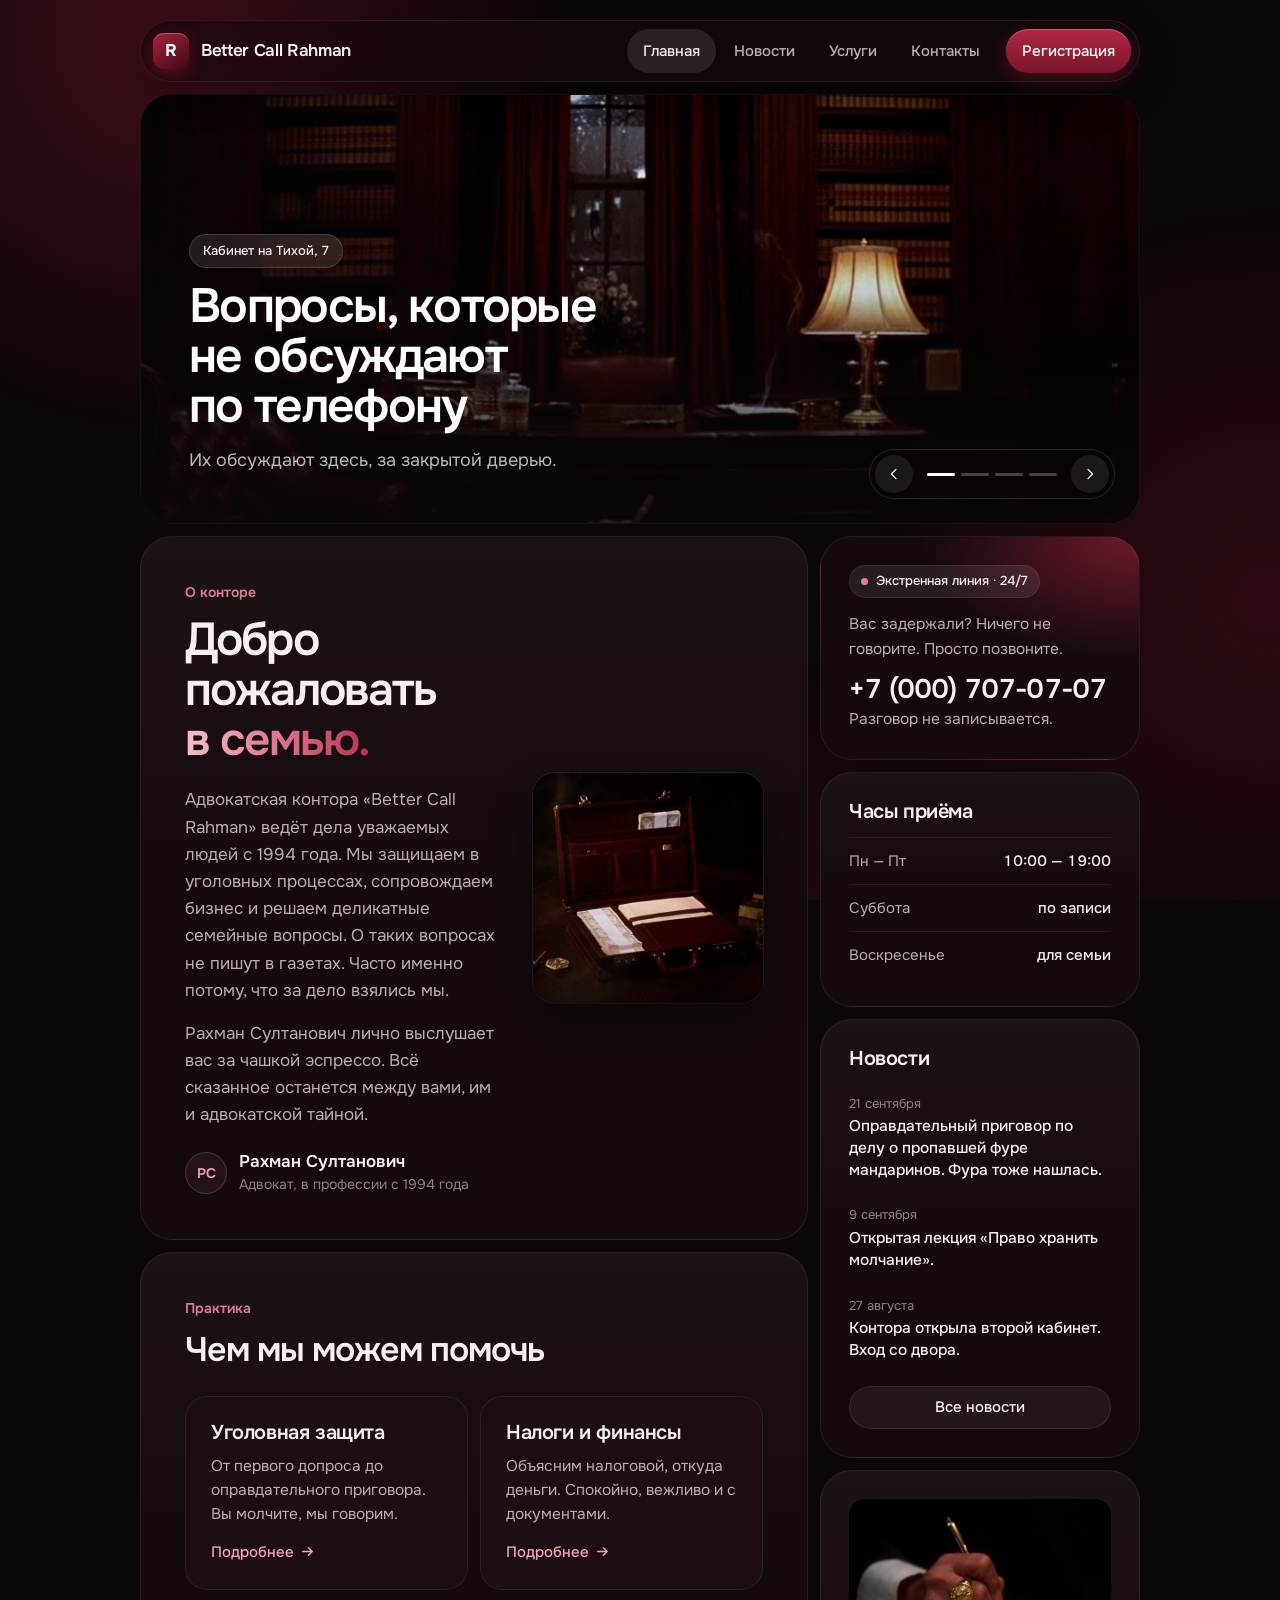
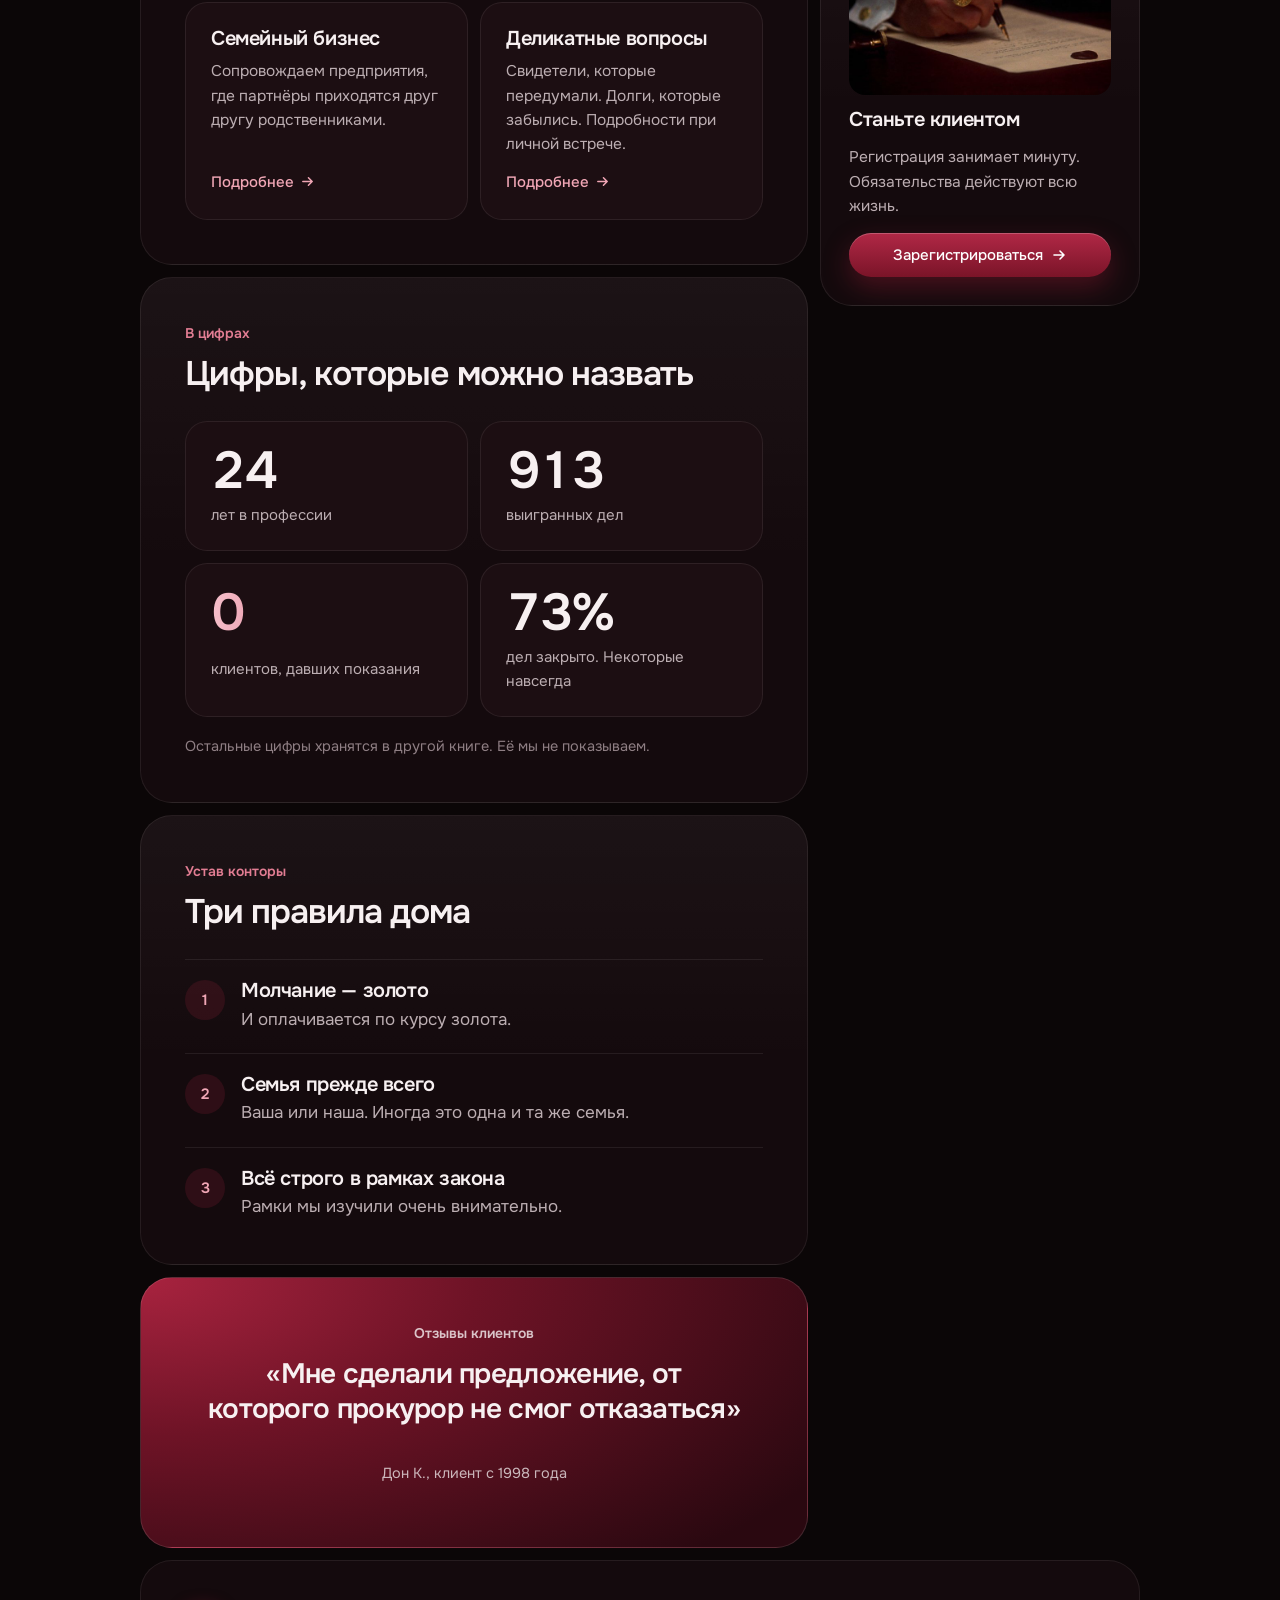
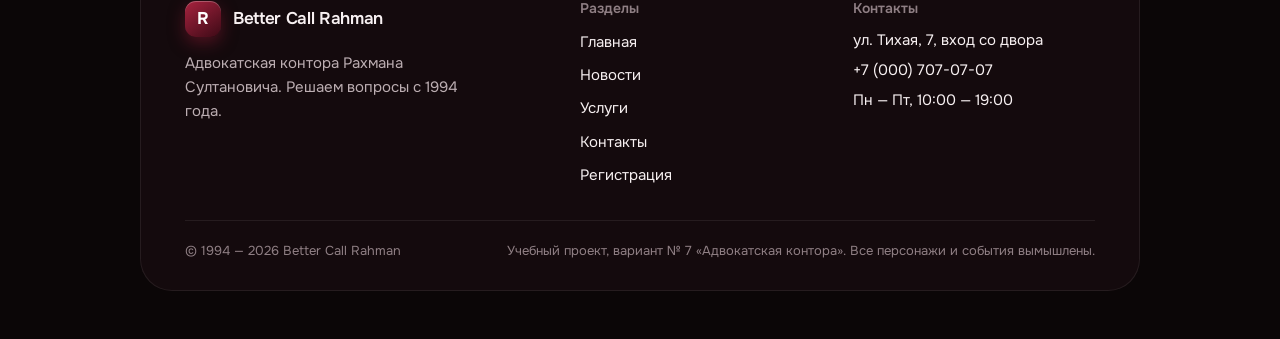
==== commit a8e584d6: "Главная: премиальная тёмная тема в бордо - Тёмный фон с медленно плывущим винным свечением, карточки" ====
--- a/index.html
+++ b/index.html
@@ -2,41 +2,37 @@
 <html lang="ru">
 <head>
   <meta charset="UTF-8">
-  <meta name="viewport" content="width=device-width, initial-scale=1">
+  <meta name="viewport" content="width=device-width, initial-scale=1, viewport-fit=cover">
   <title>Better Call Rahman</title>
   <meta name="description" content="Адвокатская контора Рахмана Султановича. Решаем вопросы с 1994 года.">
   <script>document.documentElement.classList.add('js');</script>
   <link rel="preconnect" href="https://fonts.googleapis.com">
   <link rel="preconnect" href="https://fonts.gstatic.com" crossorigin>
-  <link rel="stylesheet" href="https://fonts.googleapis.com/css2?family=Cormorant+Garamond:ital,wght@0,500;0,600;1,500&amp;family=Jost:wght@300;400;500&amp;display=swap">
+  <link rel="stylesheet" href="https://fonts.googleapis.com/css2?family=Onest:wght@400;500;600;700&amp;display=swap">
   <link rel="stylesheet" href="css/style.css">
 </head>
 <body>
 
+<div class="ambient" aria-hidden="true"><span></span><span></span><span></span></div>
+
 <div class="page">
 
-  <!-- ===== Шапка ===== -->
+  <!-- ===== Шапка и меню ===== -->
   <header class="header">
     <a class="logo" href="index.html">
-      <span class="logo__name">Better <em>Call</em> Rahman</span>
-      <span class="logo__sub">Адвокатская контора · с 1994 года</span>
+      <span class="logo__mark" aria-hidden="true">R</span>
+      <span class="logo__name">Better Call Rahman</span>
     </a>
-    <div class="header__contacts">
-      <a class="header__phone" href="tel:+70007070707">+7 (000) 707-07-07</a>
-      <span class="header__note">Круглосуточно · ул. Тихая, 7</span>
-    </div>
+    <nav class="menu" aria-label="Главное меню">
+      <ul class="menu__list">
+        <li><a class="menu__link" href="index.html" aria-current="page">Главная</a></li>
+        <li><a class="menu__link" href="news.html">Новости</a></li>
+        <li><a class="menu__link" href="services.html">Услуги</a></li>
+        <li><a class="menu__link" href="contacts.html">Контакты</a></li>
+        <li><a class="menu__link menu__link--cta" href="register.html">Регистрация</a></li>
+      </ul>
+    </nav>
   </header>
-
-  <!-- ===== Меню ===== -->
-  <nav class="menu" aria-label="Главное меню">
-    <ul class="menu__list">
-      <li><a class="menu__link" href="index.html" aria-current="page">Главная</a></li>
-      <li><a class="menu__link" href="news.html">Новости</a></li>
-      <li><a class="menu__link" href="services.html">Услуги</a></li>
-      <li><a class="menu__link" href="contacts.html">Контакты</a></li>
-      <li><a class="menu__link menu__link--accent" href="register.html">Регистрация</a></li>
-    </ul>
-  </nav>
 
   <!-- ===== Слайдер ===== -->
   <section class="slider" aria-roledescription="карусель" aria-label="Кабинет Рахмана Султановича" tabindex="0">
@@ -46,7 +42,7 @@
           <img class="slide__img" src="img/slide-office.jpg" srcset="img/slide-office@2x.jpg 2x" width="1000" height="430" alt="Кабинет адвоката ночью: книжные шкафы, кожаное кресло, лампа и виски на столе">
         </div>
         <div class="slide__caption">
-          <span class="slide__eyebrow">Кабинет на Тихой, 7</span>
+          <span class="chip">Кабинет на Тихой, 7</span>
           <h2 class="slide__title">Вопросы, которые не обсуждают по телефону</h2>
           <p class="slide__text">Их обсуждают здесь, за закрытой дверью.</p>
         </div>
@@ -56,7 +52,7 @@
           <img class="slide__img" src="img/slide-lawyer.jpg" srcset="img/slide-lawyer@2x.jpg 2x" width="1000" height="430" alt="Мужчина в тёмном костюме с сигарой стоит спиной в дверном проёме">
         </div>
         <div class="slide__caption">
-          <span class="slide__eyebrow">Рахман Султанович</span>
+          <span class="chip">Рахман Султанович</span>
           <h2 class="slide__title">Он не спрашивает, как это случилось</h2>
           <p class="slide__text">Он спрашивает, кто ещё об этом знает.</p>
         </div>
@@ -66,7 +62,7 @@
           <img class="slide__img" src="img/slide-scales.jpg" srcset="img/slide-scales@2x.jpg 2x" width="1000" height="430" alt="Весы правосудия: на одной чаше монеты, на другой документ с сургучной печатью">
         </div>
         <div class="slide__caption">
-          <span class="slide__eyebrow">Правосудие</span>
+          <span class="chip">Правосудие</span>
           <h2 class="slide__title">Весы правосудия очень чувствительны</h2>
           <p class="slide__text">Мы знаем, на какую чашу положить аргументы.</p>
         </div>
@@ -76,7 +72,7 @@
           <img class="slide__img" src="img/slide-courthouse.jpg" srcset="img/slide-courthouse@2x.jpg 2x" width="1000" height="430" alt="Здание суда с колоннами вечером, у ступеней стоит чёрный автомобиль">
         </div>
         <div class="slide__caption">
-          <span class="slide__eyebrow">Выездная защита</span>
+          <span class="chip">Выездная защита</span>
           <h2 class="slide__title">Суд назначен на десять</h2>
           <p class="slide__text">Мы приедем к девяти.</p>
         </div>
@@ -84,94 +80,104 @@
     </ul>
 
     <div class="slider__controls">
+      <button class="slider__arrow" type="button" data-slider-prev aria-label="Предыдущий слайд">
+        <svg viewBox="0 0 24 24" fill="none" stroke="currentColor" stroke-width="1.8" stroke-linecap="round" stroke-linejoin="round" aria-hidden="true"><path d="M15 5l-7 7 7 7"/></svg>
+      </button>
       <div class="slider__dots">
-        <button class="slider__dot" type="button" aria-label="Слайд 1" aria-current="true"></button>
-        <button class="slider__dot" type="button" aria-label="Слайд 2" aria-current="false"></button>
-        <button class="slider__dot" type="button" aria-label="Слайд 3" aria-current="false"></button>
-        <button class="slider__dot" type="button" aria-label="Слайд 4" aria-current="false"></button>
+        <button class="slider__dot" type="button" aria-label="Слайд 1" aria-current="true"><span></span></button>
+        <button class="slider__dot" type="button" aria-label="Слайд 2" aria-current="false"><span></span></button>
+        <button class="slider__dot" type="button" aria-label="Слайд 3" aria-current="false"><span></span></button>
+        <button class="slider__dot" type="button" aria-label="Слайд 4" aria-current="false"><span></span></button>
       </div>
-      <button class="slider__arrow" type="button" data-slider-prev aria-label="Предыдущий слайд">
-        <svg viewBox="0 0 24 24" fill="none" stroke="currentColor" stroke-width="1.5" aria-hidden="true"><path d="M15 5l-7 7 7 7"/></svg>
-      </button>
       <button class="slider__arrow" type="button" data-slider-next aria-label="Следующий слайд">
-        <svg viewBox="0 0 24 24" fill="none" stroke="currentColor" stroke-width="1.5" aria-hidden="true"><path d="M9 5l7 7-7 7"/></svg>
+        <svg viewBox="0 0 24 24" fill="none" stroke="currentColor" stroke-width="1.8" stroke-linecap="round" stroke-linejoin="round" aria-hidden="true"><path d="M9 5l7 7-7 7"/></svg>
       </button>
     </div>
-    <div class="slider__progress" aria-hidden="true"><span></span></div>
   </section>
 
-  <div class="columns">
+  <div class="layout">
 
     <!-- ===== Основной контент ===== -->
     <main class="content">
 
-      <section class="welcome" data-reveal>
+      <section class="tile welcome" data-reveal>
         <div class="welcome__text">
           <div>
             <p class="eyebrow">О конторе</p>
-            <h1 class="section-title">Добро пожаловать <em>в семью</em></h1>
+            <h1>Добро пожаловать <span class="accent">в семью.</span></h1>
           </div>
-          <p>Адвокатская контора «Better Call Rahman» ведёт дела уважаемых людей с 1994 года. Мы защищаем в уголовных процессах, сопровождаем бизнес и решаем деликатные семейные вопросы. О таких вопросах не пишут в газетах. Часто именно потому, что за дело взялись мы.</p>
-          <p>Рахман Султанович лично выслушает вас за чашкой эспрессо. Всё сказанное останется между вами, им и адвокатской тайной.</p>
-          <div class="signature">
-            <span class="signature__name">Рахман Султанович</span>
-            <span class="signature__role">адвокат, в профессии с 1994 года</span>
+          <p class="muted">Адвокатская контора «Better Call Rahman» ведёт дела уважаемых людей с 1994 года. Мы защищаем в уголовных процессах, сопровождаем бизнес и решаем деликатные семейные вопросы. О таких вопросах не пишут в газетах. Часто именно потому, что за дело взялись мы.</p>
+          <p class="muted">Рахман Султанович лично выслушает вас за чашкой эспрессо. Всё сказанное останется между вами, им и адвокатской тайной.</p>
+          <div class="person">
+            <span class="person__avatar" aria-hidden="true">РС</span>
+            <span>
+              <span class="person__name">Рахман Султанович</span>
+              <span class="person__role">Адвокат, в профессии с 1994 года</span>
+            </span>
           </div>
         </div>
-
-        <figure class="photo">
-          <img src="img/briefcase.jpg" width="520" height="520" alt="Открытый кожаный портфель с пачками денег и папкой дела" loading="lazy">
-          <figcaption>Рабочий портфель. Содержимое составляет адвокатскую тайну.</figcaption>
-        </figure>
-      </section>
-
-      <section data-reveal>
+        <img class="welcome__photo" src="img/briefcase.jpg" width="520" height="520" alt="Открытый кожаный портфель с пачками денег и папкой дела" loading="lazy">
+      </section>
+
+      <section class="tile" data-reveal>
         <p class="eyebrow">Практика</p>
-        <h2 class="section-title">Чем мы можем <em>помочь</em></h2>
-        <ul class="practice">
-          <li class="practice__item" data-reveal style="--d:.05s">
-            <h3 class="practice__title">Уголовная защита</h3>
-            <p class="practice__text">От первого допроса до оправдательного приговора. Вы молчите, мы говорим.</p>
-            <a class="more-link" href="services.html">Подробнее <span aria-hidden="true">→</span></a>
-          </li>
-          <li class="practice__item" data-reveal style="--d:.2s">
-            <h3 class="practice__title">Налоги и финансы</h3>
-            <p class="practice__text">Объясним налоговой, откуда деньги. Спокойно, вежливо и с документами.</p>
-            <a class="more-link" href="services.html">Подробнее <span aria-hidden="true">→</span></a>
-          </li>
-          <li class="practice__item" data-reveal style="--d:.05s">
-            <h3 class="practice__title">Семейный бизнес</h3>
-            <p class="practice__text">Сопровождаем предприятия, где партнёры приходятся друг другу родственниками.</p>
-            <a class="more-link" href="services.html">Подробнее <span aria-hidden="true">→</span></a>
-          </li>
-          <li class="practice__item" data-reveal style="--d:.2s">
-            <h3 class="practice__title">Деликатные вопросы</h3>
-            <p class="practice__text">Свидетели, которые передумали. Долги, которые забылись. Подробности при личной встрече.</p>
-            <a class="more-link" href="services.html">Подробнее <span aria-hidden="true">→</span></a>
+        <h2 class="title">Чем мы можем помочь</h2>
+        <ul class="cards">
+          <li class="card spot">
+            <h3 class="card__title">Уголовная защита</h3>
+            <p class="card__text">От первого допроса до оправдательного приговора. Вы молчите, мы говорим.</p>
+            <a class="link" href="services.html">Подробнее <svg viewBox="0 0 16 16" fill="none" stroke="currentColor" stroke-width="1.6" stroke-linecap="round" stroke-linejoin="round" aria-hidden="true"><path d="M3 8h10M9 4l4 4-4 4"/></svg></a>
+          </li>
+          <li class="card spot">
+            <h3 class="card__title">Налоги и финансы</h3>
+            <p class="card__text">Объясним налоговой, откуда деньги. Спокойно, вежливо и с документами.</p>
+            <a class="link" href="services.html">Подробнее <svg viewBox="0 0 16 16" fill="none" stroke="currentColor" stroke-width="1.6" stroke-linecap="round" stroke-linejoin="round" aria-hidden="true"><path d="M3 8h10M9 4l4 4-4 4"/></svg></a>
+          </li>
+          <li class="card spot">
+            <h3 class="card__title">Семейный бизнес</h3>
+            <p class="card__text">Сопровождаем предприятия, где партнёры приходятся друг другу родственниками.</p>
+            <a class="link" href="services.html">Подробнее <svg viewBox="0 0 16 16" fill="none" stroke="currentColor" stroke-width="1.6" stroke-linecap="round" stroke-linejoin="round" aria-hidden="true"><path d="M3 8h10M9 4l4 4-4 4"/></svg></a>
+          </li>
+          <li class="card spot">
+            <h3 class="card__title">Деликатные вопросы</h3>
+            <p class="card__text">Свидетели, которые передумали. Долги, которые забылись. Подробности при личной встрече.</p>
+            <a class="link" href="services.html">Подробнее <svg viewBox="0 0 16 16" fill="none" stroke="currentColor" stroke-width="1.6" stroke-linecap="round" stroke-linejoin="round" aria-hidden="true"><path d="M3 8h10M9 4l4 4-4 4"/></svg></a>
           </li>
         </ul>
       </section>
 
-      <section data-reveal>
+      <section class="tile" data-reveal>
+        <p class="eyebrow">В цифрах</p>
+        <h2 class="title">Цифры, которые можно назвать</h2>
+        <dl class="stats">
+          <div class="stat spot"><dt>лет в профессии</dt><dd><span data-count="32">32</span></dd></div>
+          <div class="stat spot"><dt>выигранных дел</dt><dd><span data-count="1214">1&#8239;214</span></dd></div>
+          <div class="stat spot"><dt>клиентов, давших показания</dt><dd class="accent">0</dd></div>
+          <div class="stat spot"><dt>дел закрыто. Некоторые навсегда</dt><dd><span data-count="97">97</span>%</dd></div>
+        </dl>
+        <p class="stats__note">Остальные цифры хранятся в другой книге. Её мы не показываем.</p>
+      </section>
+
+      <section class="tile" data-reveal>
         <p class="eyebrow">Устав конторы</p>
-        <h2 class="section-title">Три правила <em>дома</em></h2>
+        <h2 class="title">Три правила дома</h2>
         <ol class="rules">
           <li class="rule">
-            <span class="rule__num">I</span>
+            <span class="rule__num">1</span>
             <div>
               <h3 class="rule__title">Молчание — золото</h3>
               <p class="rule__text">И оплачивается по курсу золота.</p>
             </div>
           </li>
           <li class="rule">
-            <span class="rule__num">II</span>
+            <span class="rule__num">2</span>
             <div>
               <h3 class="rule__title">Семья прежде всего</h3>
               <p class="rule__text">Ваша или наша. Иногда это одна и та же семья.</p>
             </div>
           </li>
           <li class="rule">
-            <span class="rule__num">III</span>
+            <span class="rule__num">3</span>
             <div>
               <h3 class="rule__title">Всё строго в рамках закона</h3>
               <p class="rule__text">Рамки мы изучили очень внимательно.</p>
@@ -180,19 +186,7 @@
         </ol>
       </section>
 
-      <section data-reveal>
-        <p class="eyebrow">В цифрах</p>
-        <h2 class="section-title">Цифры, которые <em>можно</em> назвать</h2>
-        <dl class="figures">
-          <div class="figure"><dt>Лет в профессии</dt><dd data-count="32">32</dd></div>
-          <div class="figure"><dt>Выигранных дел</dt><dd data-count="1214">1&#8239;214</dd></div>
-          <div class="figure"><dt>Клиентов, давших показания</dt><dd>0</dd></div>
-          <div class="figure"><dt>Закрытых дел, %</dt><dd data-count="97">97</dd></div>
-        </dl>
-        <p class="figures__note">Остальные цифры хранятся в другой книге. Её мы не показываем.</p>
-      </section>
-
-      <section class="testimonials" data-reveal aria-label="Отзывы клиентов">
+      <section class="tile testimonials" data-reveal aria-label="Отзывы клиентов">
         <p class="eyebrow">Отзывы клиентов</p>
         <div class="quotes">
           <figure class="quote is-active">
@@ -215,16 +209,16 @@
     <!-- ===== Боковая панель ===== -->
     <aside class="sidebar">
 
-      <section class="widget" data-reveal>
-        <h2 class="widget__title">Экстренная линия</h2>
+      <section class="tile widget hotline" data-reveal>
+        <span class="live">Экстренная линия · 24/7</span>
         <p>Вас задержали? Ничего не говорите. Просто позвоните.</p>
         <div>
           <a class="hotline__phone" href="tel:+70007070707">+7 (000) 707-07-07</a>
-          <span class="hotline__note">Круглосуточно. Разговор не записывается.</span>
-        </div>
-      </section>
-
-      <section class="widget" data-reveal>
+          <p class="hotline__note">Разговор не записывается.</p>
+        </div>
+      </section>
+
+      <section class="tile widget" data-reveal>
         <h2 class="widget__title">Часы приёма</h2>
         <dl class="hours">
           <div><dt>Пн — Пт</dt><dd>10:00 — 19:00</dd></div>
@@ -233,40 +227,49 @@
         </dl>
       </section>
 
-      <section class="widget" data-reveal>
-        <h2 class="widget__title">Новости конторы</h2>
+      <section class="tile widget" data-reveal>
+        <h2 class="widget__title">Новости</h2>
         <ul class="news-list">
           <li class="news-item">
-            <time datetime="2026-09-21">21 сентября 2026</time>
-            <a href="news.html">Оправдательный приговор по делу о пропавшей фуре мандаринов. Фура тоже нашлась.</a>
+            <a href="news.html">
+              <time datetime="2026-09-21">21 сентября</time>
+              <span>Оправдательный приговор по делу о пропавшей фуре мандаринов. Фура тоже нашлась.</span>
+            </a>
           </li>
           <li class="news-item">
-            <time datetime="2026-09-09">9 сентября 2026</time>
-            <a href="news.html">Рахман Султанович провёл открытую лекцию «Право хранить молчание».</a>
+            <a href="news.html">
+              <time datetime="2026-09-09">9 сентября</time>
+              <span>Открытая лекция «Право хранить молчание».</span>
+            </a>
           </li>
           <li class="news-item">
-            <time datetime="2026-08-27">27 августа 2026</time>
-            <a href="news.html">Контора открыла второй кабинет. Вход со двора.</a>
+            <a href="news.html">
+              <time datetime="2026-08-27">27 августа</time>
+              <span>Контора открыла второй кабинет. Вход со двора.</span>
+            </a>
           </li>
         </ul>
-        <a class="more-link" href="news.html">Все новости <span aria-hidden="true">→</span></a>
-      </section>
-
-      <section class="widget" data-reveal>
+        <a class="btn btn--ghost btn--block" href="news.html">Все новости</a>
+      </section>
+
+      <section class="tile widget join" data-reveal>
+        <img class="join__img" src="img/signature.jpg" width="640" height="480" alt="Рука с золотым перстнем подписывает договор перьевой ручкой" loading="lazy">
         <h2 class="widget__title">Станьте клиентом</h2>
-        <img class="join__img" src="img/signature.jpg" width="640" height="480" alt="Рука с золотым перстнем подписывает договор перьевой ручкой" loading="lazy">
         <p>Регистрация занимает минуту. Обязательства действуют всю жизнь.</p>
-        <a class="button" href="register.html">Зарегистрироваться</a>
+        <a class="btn btn--primary btn--block" href="register.html">Зарегистрироваться <svg viewBox="0 0 16 16" fill="none" stroke="currentColor" stroke-width="1.6" stroke-linecap="round" stroke-linejoin="round" aria-hidden="true"><path d="M3 8h10M9 4l4 4-4 4"/></svg></a>
       </section>
 
     </aside>
   </div>
 
   <!-- ===== Подвал ===== -->
-  <footer class="footer">
+  <footer class="tile footer">
     <div class="footer__top">
       <div>
-        <div class="footer__brand">Better <em>Call</em> Rahman</div>
+        <a class="logo" href="index.html">
+          <span class="logo__mark" aria-hidden="true">R</span>
+          <span class="logo__name">Better Call Rahman</span>
+        </a>
         <p class="footer__tagline">Адвокатская контора Рахмана Султановича. Решаем вопросы с 1994 года.</p>
       </div>
       <nav aria-label="Разделы сайта">
--- a/css/style.css
+++ b/css/style.css
@@ -1,39 +1,39 @@
 /* ==========================================================
    Better Call Rahman — адвокатская контора Рахмана Султановича
-   Палитра: глубокий синий, слоновая кость, немного золота.
+   Тёмная премиальная тема: глубокое бордо, скруглённые карточки,
+   стеклянная шапка, неспешные анимации.
    ========================================================== */
 
 :root {
-  /* синий */
-  --blue-950: #050f24;
-  --blue-900: #081936;
-  --blue-800: #0c2350;
-  --blue-700: #122e66;
-  --blue-600: #1b3d82;
-
-  /* золото, только для тонких акцентов */
-  --gold-300: #e2cc9c;
-  --gold-400: #c9a96a;
-  --gold-700: #7f6431;
-
-  /* слоновая кость */
-  --ivory-50: #fbfaf6;
-  --ivory-100: #f6f4ef;
-  --ivory-200: #ece8df;
-  --ivory-300: #dad4c7;
+  color-scheme: dark;
+
+  /* фон и карточки */
+  --bg: #0b0607;
+  --tile: #140a0d;
+  --tile-2: #1c0e12;
+  --tile-3: #26131a;
+  --line: rgba(255, 236, 240, .08);
+  --line-2: rgba(255, 236, 240, .16);
+
+  /* бордо */
+  --wine-900: #3d0a16;
+  --wine-700: #6e1326;
+  --wine-600: #8a1a31;
+  --wine-500: #a8233f;
+  --rose-300: #f0a6b5;
+  --rose-400: #e27d93;
 
   /* текст */
-  --ink: #16203a;
-  --ink-muted: #505a70;
-  --on-blue: #e9edf5;
-  --on-blue-muted: #aab6cc;
-
-  /* шрифты */
-  --f-display: "Cormorant Garamond", "Times New Roman", serif;
-  --f-text: "Jost", "Helvetica Neue", Arial, sans-serif;
-
-  /* движение: всё неспешно */
-  --ease-soft: cubic-bezier(.22, .61, .21, 1);
+  --text: #f7f0f1;
+  --text-2: #bcaeb2;
+  --text-3: #8f7f84;
+
+  --radius-xl: 32px;
+  --radius-lg: 22px;
+  --radius-md: 16px;
+
+  --font: "Onest", -apple-system, BlinkMacSystemFont, "Segoe UI", Roboto, Arial, sans-serif;
+  --ease: cubic-bezier(.22, .61, .21, 1);
 
   --page-width: 1000px;
 }
@@ -50,14 +50,14 @@
 
 body {
   margin: 0;
-  color: var(--ink);
-  font-family: var(--f-text);
+  font-family: var(--font);
   font-size: 17px;
-  font-weight: 400;
-  line-height: 1.65;
-  background: radial-gradient(ellipse 120% 60% at 50% 0%, var(--blue-800), var(--blue-950) 70%) fixed, var(--blue-950);
-  padding-block: 40px;
+  line-height: 1.6;
+  color: var(--text);
+  background: var(--bg);
+  padding-block: 20px 48px;
   -webkit-font-smoothing: antialiased;
+  text-rendering: optimizeLegibility;
 }
 
 img {
@@ -70,161 +70,246 @@
 }
 
 :focus-visible {
-  outline: 2px solid var(--gold-400);
+  outline: 2px solid var(--rose-400);
   outline-offset: 3px;
 }
 
 h1,
 h2,
 h3 {
-  font-family: var(--f-display);
-  font-weight: 500;
-  line-height: 1.1;
+  margin: 0;
+  font-weight: 600;
+  line-height: 1.08;
+  letter-spacing: -.03em;
   text-wrap: balance;
-  margin: 0;
 }
 
 p {
   margin: 0;
 }
 
+/* ---------- Мягкое винное свечение на фоне ---------- */
+
+.ambient {
+  position: fixed;
+  inset: 0;
+  z-index: 0;
+  overflow: hidden;
+  pointer-events: none;
+}
+
+.ambient span {
+  position: absolute;
+  width: 70vmax;
+  height: 70vmax;
+  border-radius: 50%;
+  background: radial-gradient(circle, rgba(138, 26, 49, .42), transparent 62%);
+  animation: drift 40s var(--ease) infinite alternate;
+}
+
+.ambient span:nth-child(1) {
+  top: -32vmax;
+  left: -22vmax;
+}
+
+.ambient span:nth-child(2) {
+  top: 12vmax;
+  right: -34vmax;
+  background: radial-gradient(circle, rgba(110, 19, 38, .38), transparent 62%);
+  animation-duration: 48s;
+  animation-delay: -14s;
+}
+
+.ambient span:nth-child(3) {
+  bottom: -44vmax;
+  left: 18vmax;
+  background: radial-gradient(circle, rgba(168, 35, 63, .22), transparent 60%);
+  animation-duration: 56s;
+  animation-delay: -26s;
+}
+
 /* ---------- Основной блок: 1000px по центру ---------- */
 
 .page {
+  position: relative;
+  z-index: 1;
+  display: grid;
+  gap: 12px;
   width: var(--page-width);
   margin: 0 auto;
-  background: var(--ivory-100);
-  box-shadow: 0 30px 80px rgba(0, 0, 0, .45);
-}
-
-/* ---------- Шапка ---------- */
+}
+
+/* ---------- Карточка — базовый блок ---------- */
+
+.tile {
+  position: relative;
+  padding: 44px;
+  border-radius: var(--radius-xl);
+  background: linear-gradient(180deg, rgba(255, 255, 255, .035), rgba(255, 255, 255, 0) 55%), var(--tile);
+  border: 1px solid var(--line);
+  overflow: hidden;
+}
+
+.eyebrow {
+  margin-bottom: 12px;
+  font-size: 14px;
+  font-weight: 600;
+  color: var(--rose-400);
+}
+
+.title {
+  font-size: 34px;
+  margin-bottom: 28px;
+}
+
+.accent {
+  background: linear-gradient(95deg, #f6c1cc 0%, #e27d93 45%, #b8304f 100%);
+  -webkit-background-clip: text;
+  background-clip: text;
+  color: transparent;
+}
+
+.muted {
+  color: var(--text-2);
+}
+
+/* ---------- Кнопки ---------- */
+
+.btn {
+  display: inline-flex;
+  align-items: center;
+  justify-content: center;
+  gap: 8px;
+  padding: 14px 24px;
+  border: 0;
+  border-radius: 999px;
+  font: 500 15px/1 var(--font);
+  text-decoration: none;
+  cursor: pointer;
+  transition: transform .7s var(--ease), box-shadow .7s var(--ease), background-color .7s var(--ease), color .7s var(--ease);
+}
+
+.btn--primary {
+  color: #fff;
+  background: linear-gradient(180deg, #b12846, #7a1428);
+  box-shadow: inset 0 1px 0 rgba(255, 255, 255, .22), 0 10px 26px rgba(138, 26, 49, .45);
+}
+
+.btn--primary:hover {
+  transform: translateY(-2px);
+  box-shadow: inset 0 1px 0 rgba(255, 255, 255, .28), 0 16px 34px rgba(168, 35, 63, .55);
+}
+
+.btn--ghost {
+  color: var(--text);
+  background: rgba(255, 255, 255, .06);
+  box-shadow: inset 0 0 0 1px var(--line);
+}
+
+.btn--ghost:hover {
+  background: rgba(255, 255, 255, .12);
+}
+
+.btn--block {
+  width: 100%;
+}
+
+.btn svg {
+  width: 16px;
+  height: 16px;
+  transition: transform .7s var(--ease);
+}
+
+.btn:hover svg {
+  transform: translateX(3px);
+}
+
+/* ---------- Шапка: стеклянная «пилюля» ---------- */
 
 .header {
+  position: sticky;
+  top: calc(env(safe-area-inset-top, 0px) + 12px);
+  z-index: 20;
   display: flex;
   align-items: center;
   justify-content: space-between;
-  gap: 32px;
-  padding: 30px 48px;
-  color: var(--on-blue);
-  background: var(--blue-800);
+  gap: 24px;
+  padding: 8px 8px 8px 12px;
+  border-radius: 999px;
+  background: rgba(20, 10, 13, .72);
+  -webkit-backdrop-filter: blur(22px) saturate(160%);
+  backdrop-filter: blur(22px) saturate(160%);
+  border: 1px solid var(--line);
+  box-shadow: 0 12px 34px rgba(0, 0, 0, .35);
+  animation: rise 1.4s var(--ease) both;
 }
 
 .logo {
-  display: grid;
-  gap: 2px;
+  display: flex;
+  align-items: center;
+  gap: 12px;
   text-decoration: none;
-  animation: fade-in 2s var(--ease-soft) both;
+}
+
+.logo__mark {
+  display: grid;
+  place-items: center;
+  width: 36px;
+  height: 36px;
+  border-radius: 11px;
+  font-size: 17px;
+  font-weight: 700;
+  color: #fff;
+  background: linear-gradient(145deg, var(--wine-500), var(--wine-900));
+  box-shadow: inset 0 1px 0 rgba(255, 255, 255, .25), 0 6px 16px rgba(138, 26, 49, .5);
 }
 
 .logo__name {
-  font-family: var(--f-display);
-  font-size: 34px;
-  font-weight: 500;
-  line-height: 1;
-  letter-spacing: .01em;
-  color: #fff;
-}
-
-.logo__name em {
-  font-style: italic;
-  color: var(--gold-300);
-}
-
-.logo__sub {
-  font-size: 12px;
-  font-weight: 500;
-  letter-spacing: .24em;
-  text-transform: uppercase;
-  color: var(--on-blue-muted);
-}
-
-.header__contacts {
-  display: grid;
-  text-align: right;
-  animation: fade-in 2s var(--ease-soft) .5s both;
-}
-
-.header__phone {
-  font-size: 21px;
-  font-weight: 400;
-  letter-spacing: .03em;
-  color: #fff;
-  text-decoration: none;
-  font-variant-numeric: tabular-nums;
-}
-
-.header__note {
-  font-size: 13.5px;
-  color: var(--on-blue-muted);
-}
-
-/* ---------- Меню ---------- */
-
-.menu {
-  background: var(--blue-900);
-  border-top: 1px solid rgba(201, 169, 106, .35);
+  font-size: 17px;
+  font-weight: 600;
+  letter-spacing: -.02em;
 }
 
 .menu__list {
   display: flex;
-  justify-content: center;
   align-items: center;
-  flex-wrap: wrap;
-  gap: 4px 8px;
-  margin: 0;
-  padding: 10px 24px;
+  gap: 2px;
+  margin: 0;
+  padding: 0;
   list-style: none;
-  animation: fade-in 2s var(--ease-soft) .8s both;
 }
 
 .menu__link {
-  position: relative;
   display: inline-block;
-  padding: 9px 18px;
-  font-size: 13.5px;
+  padding: 10px 16px;
+  border-radius: 999px;
+  font-size: 15px;
   font-weight: 500;
-  letter-spacing: .18em;
-  text-transform: uppercase;
+  color: var(--text-2);
   text-decoration: none;
-  color: var(--on-blue-muted);
-  transition: color .8s var(--ease-soft);
-}
-
-.menu__link::after {
-  content: "";
-  position: absolute;
-  left: 18px;
-  right: 18px;
-  bottom: 4px;
-  height: 1px;
-  background: var(--gold-400);
-  transform: scaleX(0);
-  transition: transform .9s var(--ease-soft);
-}
-
-.menu__link:hover,
+  transition: color .6s var(--ease), background-color .6s var(--ease);
+}
+
+.menu__link:hover {
+  color: var(--text);
+  background: rgba(255, 255, 255, .06);
+}
+
 .menu__link[aria-current="page"] {
+  color: var(--text);
+  background: rgba(255, 255, 255, .1);
+}
+
+.menu__link--cta {
+  margin-left: 8px;
   color: #fff;
-}
-
-.menu__link:hover::after,
-.menu__link[aria-current="page"]::after {
-  transform: scaleX(1);
-}
-
-.menu__link--accent {
-  border: 1px solid rgba(201, 169, 106, .6);
-  color: var(--gold-300);
-  transition: color .8s var(--ease-soft), background-color .8s var(--ease-soft);
-}
-
-.menu__link--accent::after {
-  display: none;
-}
-
-.menu__link--accent:hover {
-  background: var(--gold-400);
-  color: var(--blue-900);
+  background: linear-gradient(180deg, #b12846, #7a1428);
+  box-shadow: inset 0 1px 0 rgba(255, 255, 255, .22), 0 6px 18px rgba(138, 26, 49, .45);
+}
+
+.menu__link--cta:hover {
+  color: #fff;
+  background: linear-gradient(180deg, #c22f4f, #8a1a31);
 }
 
 /* ---------- Слайдер ---------- */
@@ -232,9 +317,12 @@
 .slider {
   position: relative;
   height: 430px;
+  border-radius: var(--radius-xl);
   overflow: hidden;
-  background: var(--blue-950);
-  color: #fff;
+  isolation: isolate;
+  background: #000;
+  border: 1px solid var(--line);
+  animation: rise 1.6s var(--ease) .15s both;
 }
 
 .slider__track {
@@ -250,14 +338,14 @@
   inset: 0;
   opacity: 0;
   visibility: hidden;
-  transition: opacity 1.8s var(--ease-soft), visibility 0s linear 1.8s;
+  transition: opacity 1.8s var(--ease), visibility 0s linear 1.8s;
 }
 
 .slide.is-active {
+  z-index: 1;
   opacity: 1;
   visibility: visible;
-  transition: opacity 1.8s var(--ease-soft), visibility 0s;
-  z-index: 1;
+  transition: opacity 1.8s var(--ease), visibility 0s;
 }
 
 .slide__media {
@@ -267,7 +355,7 @@
 }
 
 .slide:first-child .slide__media {
-  animation: focus-in 2.8s var(--ease-soft) both;
+  animation: focus-in 2.8s var(--ease) both;
 }
 
 .slide__img {
@@ -288,173 +376,156 @@
   content: "";
   position: absolute;
   inset: 0;
-  background: linear-gradient(90deg, rgba(5, 15, 36, .85) 0%, rgba(5, 15, 36, .5) 40%, transparent 70%);
+  background:
+    linear-gradient(0deg, rgba(11, 6, 7, .88) 0%, rgba(11, 6, 7, .25) 50%, transparent 72%),
+    linear-gradient(90deg, rgba(11, 6, 7, .55), transparent 60%);
 }
 
 .slide__caption {
   position: absolute;
   z-index: 1;
-  left: 56px;
-  bottom: 72px;
-  max-width: 430px;
-  display: grid;
-  gap: 10px;
+  left: 48px;
+  bottom: 48px;
+  max-width: 540px;
+  display: grid;
+  justify-items: start;
+  gap: 14px;
 }
 
 .slide.is-active .slide__caption > * {
-  animation: fade-up 1.6s var(--ease-soft) both;
+  animation: rise 1.6s var(--ease) both;
 }
 
 .slide.is-active .slide__caption > :nth-child(1) { animation-delay: .6s; }
-.slide.is-active .slide__caption > :nth-child(2) { animation-delay: .9s; }
-.slide.is-active .slide__caption > :nth-child(3) { animation-delay: 1.2s; }
-
-.slide__eyebrow {
-  font-size: 12px;
+.slide.is-active .slide__caption > :nth-child(2) { animation-delay: .85s; }
+.slide.is-active .slide__caption > :nth-child(3) { animation-delay: 1.1s; }
+
+.chip {
+  display: inline-flex;
+  align-items: center;
+  gap: 8px;
+  padding: 7px 14px;
+  border-radius: 999px;
+  font-size: 13px;
   font-weight: 500;
-  letter-spacing: .26em;
-  text-transform: uppercase;
-  color: var(--gold-300);
+  color: var(--text);
+  background: rgba(255, 255, 255, .1);
+  -webkit-backdrop-filter: blur(12px);
+  backdrop-filter: blur(12px);
+  box-shadow: inset 0 0 0 1px rgba(255, 255, 255, .14);
 }
 
 .slide__title {
-  font-size: 40px;
-  font-weight: 500;
+  font-size: 48px;
+  line-height: 1.04;
+  letter-spacing: -.035em;
   color: #fff;
 }
 
 .slide__text {
-  font-size: 17px;
-  font-weight: 300;
-  color: var(--on-blue);
-}
-
+  font-size: 18px;
+  color: rgba(255, 255, 255, .72);
+}
+
+/* стеклянная панель управления */
 .slider__controls {
   position: absolute;
   z-index: 2;
-  right: 48px;
-  bottom: 36px;
+  right: 24px;
+  bottom: 24px;
   display: flex;
   align-items: center;
-  gap: 18px;
+  gap: 6px;
+  padding: 6px;
+  border-radius: 999px;
+  background: rgba(11, 6, 7, .45);
+  -webkit-backdrop-filter: blur(16px) saturate(150%);
+  backdrop-filter: blur(16px) saturate(150%);
+  box-shadow: inset 0 0 0 1px rgba(255, 255, 255, .12);
+}
+
+.slider__arrow {
+  display: grid;
+  place-items: center;
+  width: 38px;
+  height: 38px;
+  padding: 0;
+  border: 0;
+  border-radius: 50%;
+  color: #fff;
+  background: rgba(255, 255, 255, .08);
+  cursor: pointer;
+  transition: background-color .6s var(--ease);
+}
+
+.slider__arrow:hover {
+  background: rgba(255, 255, 255, .2);
+}
+
+.slider__arrow svg {
+  width: 16px;
+  height: 16px;
 }
 
 .slider__dots {
   display: flex;
-  gap: 8px;
+  gap: 6px;
+  padding-inline: 8px;
 }
 
 .slider__dot {
   position: relative;
-  width: 22px;
-  height: 22px;
+  width: 28px;
+  height: 24px;
   padding: 0;
   border: 0;
   background: transparent;
   cursor: pointer;
 }
 
-.slider__dot::before {
+.slider__dot::before,
+.slider__dot span {
   content: "";
   position: absolute;
   left: 0;
   right: 0;
-  top: 50%;
-  height: 1px;
-  background: rgba(255, 255, 255, .45);
-  transition: background-color .8s var(--ease-soft), height .8s var(--ease-soft);
-}
-
-.slider__dot[aria-current="true"]::before {
-  height: 2px;
-  background: var(--gold-300);
-}
-
-.slider__arrow {
-  display: grid;
-  place-items: center;
-  width: 42px;
-  height: 42px;
-  padding: 0;
-  border: 1px solid rgba(255, 255, 255, .45);
-  border-radius: 50%;
-  background: transparent;
-  color: #fff;
-  cursor: pointer;
-  transition: background-color .8s var(--ease-soft), border-color .8s var(--ease-soft), color .8s var(--ease-soft);
-}
-
-.slider__arrow:hover {
+  top: calc(50% - 1.5px);
+  height: 3px;
+  border-radius: 3px;
+}
+
+.slider__dot::before {
+  background: rgba(255, 255, 255, .25);
+}
+
+.slider__dot span {
   background: #fff;
-  border-color: #fff;
-  color: var(--blue-900);
-}
-
-.slider__arrow svg {
-  width: 16px;
-  height: 16px;
-}
-
-.slider__progress {
-  position: absolute;
-  z-index: 2;
-  left: 0;
-  right: 0;
-  bottom: 0;
-  height: 2px;
-  background: rgba(255, 255, 255, .1);
-}
-
-.slider__progress span {
-  display: block;
-  height: 100%;
-  width: 100%;
-  background: var(--gold-400);
   transform: scaleX(0);
   transform-origin: left;
 }
 
-/* ---------- Две колонки: контент + боковая панель ---------- */
-
-.columns {
-  display: grid;
-  grid-template-columns: minmax(0, 1fr) 300px;
-}
-
-.content {
-  display: grid;
-  gap: 72px;
-  padding: 64px 52px 72px;
-  background: var(--ivory-100);
-}
-
-.eyebrow {
-  margin-bottom: 12px;
-  font-size: 12px;
-  font-weight: 500;
-  letter-spacing: .26em;
-  text-transform: uppercase;
-  color: var(--gold-700);
-}
-
-.section-title {
-  font-size: 40px;
-  color: var(--blue-800);
-  margin-bottom: 24px;
-}
-
-.section-title em {
-  font-style: italic;
-  color: var(--blue-600);
+/* ---------- Сетка: контент + боковая панель ---------- */
+
+.layout {
+  display: grid;
+  grid-template-columns: minmax(0, 1fr) 320px;
+  gap: 12px;
+  align-items: start;
+}
+
+.content,
+.sidebar {
+  display: grid;
+  gap: 12px;
 }
 
 /* О конторе */
 
 .welcome {
   display: grid;
-  grid-template-columns: minmax(0, 1fr) 210px;
+  grid-template-columns: minmax(0, 1fr) 230px;
   gap: 36px;
-  align-items: start;
+  align-items: center;
 }
 
 .welcome__text {
@@ -462,288 +533,334 @@
   gap: 16px;
 }
 
-.welcome__text .section-title {
-  margin-bottom: 8px;
-}
-
-.signature {
-  display: grid;
-  margin-top: 8px;
-}
-
-.signature__name {
-  font-family: var(--f-display);
-  font-style: italic;
-  font-size: 26px;
-  line-height: 1.2;
-  color: var(--blue-800);
-}
-
-.signature__role {
-  font-size: 13px;
-  color: var(--ink-muted);
-}
-
-.photo {
-  margin: 0;
-  display: grid;
-  gap: 10px;
-}
-
-.photo img {
+.welcome h1 {
+  font-size: 46px;
+  letter-spacing: -.04em;
+  margin-bottom: 6px;
+}
+
+.welcome__photo {
   width: 100%;
   height: auto;
   aspect-ratio: 1 / 1;
   object-fit: cover;
-}
-
-.photo figcaption {
-  font-size: 13.5px;
-  line-height: 1.45;
-  color: var(--ink-muted);
+  border-radius: var(--radius-lg);
+  box-shadow: 0 20px 40px rgba(0, 0, 0, .45), 0 0 0 1px var(--line);
+}
+
+.person {
+  display: flex;
+  align-items: center;
+  gap: 12px;
+  margin-top: 6px;
+}
+
+.person__avatar {
+  display: grid;
+  place-items: center;
+  width: 42px;
+  height: 42px;
+  border-radius: 50%;
+  font-size: 14px;
+  font-weight: 600;
+  color: var(--rose-300);
+  background: var(--tile-3);
+  box-shadow: inset 0 0 0 1px var(--line-2);
+}
+
+.person__name {
+  display: block;
+  font-weight: 600;
+  line-height: 1.3;
+}
+
+.person__role {
+  display: block;
+  font-size: 14px;
+  color: var(--text-3);
+}
+
+/* Карточки с подсветкой за курсором */
+
+.spot {
+  --mx: 50%;
+  --my: 50%;
+}
+
+.spot::before {
+  content: "";
+  position: absolute;
+  inset: 0;
+  border-radius: inherit;
+  background: radial-gradient(360px circle at var(--mx) var(--my), rgba(226, 125, 147, .14), transparent 45%);
+  opacity: 0;
+  transition: opacity .8s var(--ease);
+  pointer-events: none;
+}
+
+.spot:hover::before {
+  opacity: 1;
 }
 
 /* Практика */
 
-.practice {
+.cards {
   display: grid;
   grid-template-columns: repeat(2, minmax(0, 1fr));
-  gap: 40px 36px;
+  gap: 12px;
   margin: 0;
   padding: 0;
   list-style: none;
 }
 
-.practice__item {
+.card {
   position: relative;
   display: grid;
   grid-template-rows: auto 1fr auto;
   gap: 10px;
-  padding-top: 18px;
-  border-top: 1px solid var(--ivory-300);
-}
-
-.practice__item::before {
-  content: "";
-  position: absolute;
-  top: -1px;
-  left: 0;
+  padding: 26px;
+  border-radius: var(--radius-lg);
+  background: var(--tile-2);
+  box-shadow: inset 0 0 0 1px var(--line);
+  transition: transform 1s var(--ease), box-shadow 1s var(--ease), background-color 1s var(--ease);
+}
+
+.card:hover {
+  transform: translateY(-3px);
+  background: var(--tile-3);
+  box-shadow: inset 0 0 0 1px var(--line-2), 0 18px 36px rgba(0, 0, 0, .35);
+}
+
+.card__title {
+  font-size: 20px;
+  letter-spacing: -.02em;
+}
+
+.card__text {
+  font-size: 15.5px;
+  line-height: 1.55;
+  color: var(--text-2);
+}
+
+.link {
+  justify-self: start;
+  display: inline-flex;
+  align-items: center;
+  gap: 6px;
+  margin-top: 4px;
+  font-size: 15px;
+  font-weight: 500;
+  color: var(--rose-300);
+  text-decoration: none;
+  transition: gap .7s var(--ease), color .7s var(--ease);
+}
+
+.link:hover {
+  gap: 10px;
+  color: #fff;
+}
+
+.link svg {
+  width: 15px;
+  height: 15px;
+}
+
+/* В цифрах */
+
+.stats {
+  display: grid;
+  grid-template-columns: repeat(2, minmax(0, 1fr));
+  gap: 12px;
+  margin: 0;
+}
+
+.stat {
+  position: relative;
+  display: grid;
+  gap: 6px;
+  padding: 24px 26px;
+  border-radius: var(--radius-lg);
+  background: var(--tile-2);
+  box-shadow: inset 0 0 0 1px var(--line);
+}
+
+.stat dd {
+  order: -1;
+  margin: 0;
+  font-size: 52px;
+  font-weight: 600;
+  line-height: 1;
+  letter-spacing: -.045em;
+  font-variant-numeric: tabular-nums;
+  white-space: nowrap;
+}
+
+.stat dt {
+  font-size: 15px;
+  color: var(--text-2);
+}
+
+.stats__note {
+  margin-top: 18px;
+  font-size: 14.5px;
+  color: var(--text-3);
+}
+
+/* Правила дома */
+
+.rules {
+  display: grid;
+  margin: 0;
+  padding: 0;
+  list-style: none;
+}
+
+.rule {
+  display: grid;
+  grid-template-columns: 40px minmax(0, 1fr);
+  gap: 16px;
+  align-items: start;
+  padding: 20px 0;
+  border-top: 1px solid var(--line);
+}
+
+.rule:last-child {
+  padding-bottom: 0;
+}
+
+.rule__num {
+  display: grid;
+  place-items: center;
   width: 40px;
-  height: 1px;
-  background: var(--gold-400);
-  transition: width 1.4s var(--ease-soft);
-}
-
-.practice__item:hover::before {
-  width: 100%;
-}
-
-.practice__title {
-  font-size: 25px;
-  color: var(--blue-800);
-}
-
-.practice__text {
-  font-size: 16px;
-  line-height: 1.6;
-  color: var(--ink-muted);
-}
-
-.more-link {
+  height: 40px;
+  border-radius: 50%;
+  font-size: 15px;
+  font-weight: 600;
+  color: var(--rose-300);
+  background: rgba(168, 35, 63, .18);
+}
+
+.rule__title {
+  font-size: 20px;
+  letter-spacing: -.02em;
+  margin-bottom: 4px;
+}
+
+.rule__text {
+  color: var(--text-2);
+}
+
+/* Отзывы */
+
+.testimonials {
+  text-align: center;
+  background: radial-gradient(120% 140% at 0% 0%, #a8233f 0%, #6e1326 42%, #2a0810 100%);
+  border-color: rgba(255, 255, 255, .12);
+}
+
+.testimonials .eyebrow {
+  color: rgba(255, 255, 255, .75);
+}
+
+.quotes {
+  display: grid;
+}
+
+.quote {
+  grid-area: 1 / 1;
+  display: grid;
+  gap: 18px;
+  margin: 0;
+  opacity: 0;
+  visibility: hidden;
+  transform: translateY(10px);
+  transition: opacity 1.8s var(--ease), transform 1.8s var(--ease), visibility 0s linear 1.8s;
+}
+
+.quote.is-active {
+  opacity: 1;
+  visibility: visible;
+  transform: none;
+  transition: opacity 1.8s var(--ease) .4s, transform 1.8s var(--ease) .4s, visibility 0s;
+}
+
+.quote blockquote {
+  margin: 0;
+  font-size: 28px;
+  font-weight: 600;
+  line-height: 1.25;
+  letter-spacing: -.025em;
+  text-wrap: balance;
+}
+
+.quote figcaption {
+  font-size: 14.5px;
+  color: rgba(255, 255, 255, .7);
+}
+
+/* ---------- Боковая панель ---------- */
+
+.sidebar .tile {
+  padding: 28px;
+}
+
+.widget {
+  display: grid;
+  gap: 14px;
+}
+
+.widget__title {
+  font-size: 20px;
+  letter-spacing: -.02em;
+}
+
+.hotline {
+  background:
+    radial-gradient(110% 90% at 100% 0%, rgba(168, 35, 63, .6), transparent 62%),
+    var(--tile);
+}
+
+.live {
   justify-self: start;
   display: inline-flex;
   align-items: center;
   gap: 8px;
-  font-size: 12.5px;
+  padding: 6px 12px;
+  border-radius: 999px;
+  font-size: 13px;
   font-weight: 500;
-  letter-spacing: .18em;
-  text-transform: uppercase;
-  text-decoration: none;
-  color: var(--blue-600);
-  transition: gap .8s var(--ease-soft), color .8s var(--ease-soft);
-}
-
-.more-link:hover {
-  gap: 14px;
-  color: var(--blue-800);
-}
-
-/* Правила дома */
-
-.rules {
-  display: grid;
-  margin: 0;
-  padding: 0;
-  list-style: none;
-}
-
-.rule {
-  display: grid;
-  grid-template-columns: 56px minmax(0, 1fr);
-  gap: 16px;
-  align-items: baseline;
-  padding: 18px 0;
-  border-bottom: 1px solid var(--ivory-300);
-}
-
-.rule:first-child {
-  border-top: 1px solid var(--ivory-300);
-}
-
-.rule__num {
-  font-family: var(--f-display);
-  font-size: 28px;
-  line-height: 1;
-  color: var(--gold-700);
-}
-
-.rule__title {
-  font-size: 25px;
-  color: var(--blue-800);
-}
-
-.rule__text {
-  color: var(--ink-muted);
-}
-
-/* В цифрах */
-
-.figures {
-  display: grid;
-  grid-template-columns: repeat(2, minmax(0, 1fr));
-  gap: 0 36px;
-  margin: 0;
-}
-
-.figure {
-  display: flex;
-  justify-content: space-between;
-  align-items: baseline;
-  gap: 16px;
-  padding: 16px 0;
-  border-bottom: 1px solid var(--ivory-300);
-}
-
-.figure dt {
+  color: var(--text);
+  background: rgba(255, 255, 255, .08);
+  box-shadow: inset 0 0 0 1px var(--line);
+}
+
+.live::before {
+  content: "";
+  width: 7px;
+  height: 7px;
+  border-radius: 50%;
+  background: var(--rose-400);
+  animation: pulse 2.6s ease-in-out infinite;
+}
+
+.hotline p {
   font-size: 15.5px;
-  color: var(--ink-muted);
-}
-
-.figure dd {
-  margin: 0;
-  font-family: var(--f-display);
-  font-size: 34px;
-  font-weight: 500;
-  line-height: 1;
-  color: var(--blue-800);
-  font-variant-numeric: tabular-nums;
-  white-space: nowrap;
-}
-
-.figures__note {
-  margin-top: 16px;
-  font-size: 14.5px;
-  color: var(--ink-muted);
-}
-
-/* Отзывы */
-
-.testimonials {
-  padding: 48px 52px 44px;
-  color: var(--on-blue);
-  text-align: center;
-  background: var(--blue-800);
-}
-
-.testimonials .eyebrow {
-  color: var(--gold-300);
-}
-
-.quotes {
-  display: grid;
-}
-
-.quote {
-  grid-area: 1 / 1;
-  margin: 0;
-  display: grid;
-  gap: 16px;
-  opacity: 0;
-  visibility: hidden;
-  transform: translateY(8px);
-  transition: opacity 1.8s var(--ease-soft), transform 1.8s var(--ease-soft), visibility 0s linear 1.8s;
-}
-
-.quote.is-active {
-  opacity: 1;
-  visibility: visible;
-  transform: none;
-  transition: opacity 1.8s var(--ease-soft) .4s, transform 1.8s var(--ease-soft) .4s, visibility 0s;
-}
-
-.quote blockquote {
-  margin: 0;
-  font-family: var(--f-display);
-  font-style: italic;
-  font-size: 28px;
-  line-height: 1.3;
-  color: #fff;
-  text-wrap: balance;
-}
-
-.quote figcaption {
-  font-size: 13.5px;
-  color: var(--on-blue-muted);
-}
-
-/* ---------- Боковая панель ---------- */
-
-.sidebar {
-  display: grid;
-  align-content: start;
-  gap: 44px;
-  padding: 64px 32px 72px;
-  color: var(--on-blue);
-  background: var(--blue-700);
-}
-
-.widget {
-  display: grid;
-  gap: 14px;
-}
-
-.widget__title {
-  font-family: var(--f-text);
-  font-size: 12px;
-  font-weight: 500;
-  letter-spacing: .24em;
-  text-transform: uppercase;
-  line-height: 1.4;
-  color: var(--gold-300);
-}
-
-.widget p {
-  font-size: 15.5px;
-  line-height: 1.55;
+  color: var(--text-2);
 }
 
 .hotline__phone {
-  display: block;
-  font-family: var(--f-display);
-  font-size: 30px;
-  font-weight: 500;
+  font-size: 27px;
+  font-weight: 600;
+  letter-spacing: -.03em;
   line-height: 1.1;
-  color: #fff;
   text-decoration: none;
   font-variant-numeric: tabular-nums;
   white-space: nowrap;
 }
 
 .hotline__note {
-  display: block;
-  margin-top: 4px;
-  font-size: 13.5px;
-  color: var(--on-blue-muted);
+  font-size: 14px;
+  color: var(--text-3);
 }
 
 .hours {
@@ -755,60 +872,53 @@
   display: flex;
   justify-content: space-between;
   gap: 12px;
-  padding: 8px 0;
+  padding: 11px 0;
   font-size: 15px;
-  border-bottom: 1px solid rgba(255, 255, 255, .12);
+  border-top: 1px solid var(--line);
 }
 
 .hours dt {
-  color: var(--on-blue-muted);
+  color: var(--text-2);
 }
 
 .hours dd {
   margin: 0;
-  color: #fff;
+  font-weight: 500;
+  text-align: right;
   font-variant-numeric: tabular-nums;
-  text-align: right;
 }
 
 .news-list {
   display: grid;
-  gap: 18px;
+  gap: 4px;
   margin: 0;
   padding: 0;
   list-style: none;
 }
 
-.news-item {
-  display: grid;
-  gap: 4px;
+.news-item a {
+  display: grid;
+  gap: 2px;
+  margin-inline: -12px;
+  padding: 10px 12px;
+  border-radius: var(--radius-md);
+  text-decoration: none;
+  transition: background-color .7s var(--ease);
+}
+
+.news-item a:hover {
+  background: rgba(255, 255, 255, .05);
 }
 
 .news-item time {
-  font-size: 12.5px;
-  letter-spacing: .08em;
-  color: var(--on-blue-muted);
-}
-
-.news-item a {
+  font-size: 13px;
+  color: var(--text-3);
+}
+
+.news-item span {
   font-size: 15.5px;
-  line-height: 1.45;
-  text-decoration: none;
-  color: #fff;
-  background: linear-gradient(var(--gold-400), var(--gold-400)) 0 100% / 0 1px no-repeat;
-  transition: background-size 1s var(--ease-soft);
-}
-
-.news-item a:hover {
-  background-size: 100% 1px;
-}
-
-.sidebar .more-link {
-  color: var(--gold-300);
-}
-
-.sidebar .more-link:hover {
-  color: #fff;
+  font-weight: 500;
+  line-height: 1.4;
 }
 
 .join__img {
@@ -816,29 +926,12 @@
   height: auto;
   aspect-ratio: 4 / 3;
   object-fit: cover;
-}
-
-.button {
-  display: inline-flex;
-  justify-content: center;
-  align-items: center;
-  padding: 14px 22px;
-  font-family: var(--f-text);
-  font-size: 13px;
-  font-weight: 500;
-  letter-spacing: .2em;
-  text-transform: uppercase;
-  text-decoration: none;
-  color: var(--blue-900);
-  background: var(--gold-400);
-  border: 1px solid var(--gold-400);
-  cursor: pointer;
-  transition: background-color 1s var(--ease-soft), color 1s var(--ease-soft);
-}
-
-.button:hover {
-  background: transparent;
-  color: var(--gold-300);
+  border-radius: var(--radius-md);
+}
+
+.join p {
+  font-size: 15.5px;
+  color: var(--text-2);
 }
 
 /* ---------- Подвал ---------- */
@@ -846,46 +939,34 @@
 .footer {
   display: grid;
   gap: 32px;
-  padding: 48px 52px 32px;
-  color: var(--on-blue-muted);
-  background: var(--blue-950);
+  padding: 40px 44px 28px;
+  background: var(--tile);
 }
 
 .footer__top {
   display: grid;
-  grid-template-columns: 1.4fr 1fr 1fr;
+  grid-template-columns: 1.5fr 1fr 1fr;
   gap: 32px;
 }
 
-.footer__brand {
-  font-family: var(--f-display);
-  font-size: 26px;
-  font-weight: 500;
-  color: #fff;
-}
-
-.footer__brand em {
-  color: var(--gold-300);
-}
-
 .footer__tagline {
-  margin-top: 6px;
+  margin-top: 14px;
+  max-width: 300px;
   font-size: 15px;
+  color: var(--text-2);
 }
 
 .footer__title {
-  margin-bottom: 10px;
-  font-family: var(--f-text);
-  font-size: 12px;
-  font-weight: 500;
-  letter-spacing: .24em;
-  text-transform: uppercase;
-  color: var(--gold-300);
+  margin-bottom: 12px;
+  font-size: 14px;
+  font-weight: 600;
+  letter-spacing: 0;
+  color: var(--text-3);
 }
 
 .footer__menu {
   display: grid;
-  gap: 4px;
+  gap: 6px;
   margin: 0;
   padding: 0;
   list-style: none;
@@ -894,17 +975,17 @@
 .footer a {
   font-size: 15px;
   text-decoration: none;
-  color: var(--on-blue);
-  transition: color .8s var(--ease-soft);
-}
-
-.footer a:hover {
-  color: var(--gold-300);
+  transition: color .6s var(--ease);
+}
+
+.footer__menu a:hover,
+.footer address a:hover {
+  color: var(--rose-300);
 }
 
 .footer address {
   display: grid;
-  gap: 4px;
+  gap: 6px;
   font-style: normal;
   font-size: 15px;
 }
@@ -915,16 +996,17 @@
   justify-content: space-between;
   gap: 8px 24px;
   padding-top: 20px;
-  border-top: 1px solid rgba(255, 255, 255, .1);
+  border-top: 1px solid var(--line);
   font-size: 13px;
+  color: var(--text-3);
 }
 
 /* ---------- Появление при прокрутке ---------- */
 
 .js [data-reveal] {
   opacity: 0;
-  transform: translateY(24px);
-  transition: opacity 1.6s var(--ease-soft), transform 1.6s var(--ease-soft);
+  transform: translateY(28px) scale(.985);
+  transition: opacity 1.4s var(--ease), transform 1.4s var(--ease);
   transition-delay: var(--d, 0s);
 }
 
@@ -935,18 +1017,13 @@
 
 /* ---------- Анимации ---------- */
 
-@keyframes fade-in {
-  from { opacity: 0; }
-  to { opacity: 1; }
-}
-
-@keyframes fade-up {
-  from { opacity: 0; transform: translateY(14px); }
+@keyframes rise {
+  from { opacity: 0; transform: translateY(18px); }
   to { opacity: 1; transform: none; }
 }
 
 @keyframes focus-in {
-  from { filter: blur(8px) brightness(.5); }
+  from { filter: blur(10px) brightness(.5); }
   to { filter: none; }
 }
 
@@ -955,11 +1032,21 @@
   to { transform: scale(1.1); }
 }
 
+@keyframes drift {
+  from { transform: translate3d(0, 0, 0) scale(1); }
+  to { transform: translate3d(8vmax, 6vmax, 0) scale(1.15); }
+}
+
+@keyframes pulse {
+  0%, 100% { box-shadow: 0 0 0 0 rgba(226, 125, 147, .55); }
+  50% { box-shadow: 0 0 0 6px rgba(226, 125, 147, 0); }
+}
+
 /* ---------- Адаптивность ---------- */
 
 @media (max-width: 1040px) {
   body {
-    padding: 16px;
+    padding: 12px 16px 36px;
   }
 
   .page {
@@ -967,19 +1054,8 @@
   }
 }
 
-@media (max-width: 820px) {
-  .header {
-    flex-direction: column;
-    gap: 14px;
-    padding: 26px 20px;
-    text-align: center;
-  }
-
-  .header__contacts {
-    text-align: center;
-  }
-
-  .columns {
+@media (max-width: 880px) {
+  .layout {
     grid-template-columns: minmax(0, 1fr);
   }
 
@@ -992,48 +1068,44 @@
   }
 }
 
-@media (max-width: 640px) {
+@media (max-width: 720px) {
   body {
     font-size: 16px;
   }
 
-  .logo__name {
-    font-size: 30px;
-  }
-
-  .logo__sub {
-    font-size: 11px;
-    letter-spacing: .14em;
+  .header {
+    position: relative;
+    top: auto;
+    flex-direction: column;
+    gap: 10px;
+    padding: 14px 10px 10px;
+    border-radius: 28px;
   }
 
   .menu__list {
-    padding: 8px;
-    gap: 0;
+    flex-wrap: wrap;
+    justify-content: center;
+    gap: 4px;
   }
 
   .menu__link {
-    padding: 8px 10px;
-    font-size: 12.5px;
-    letter-spacing: .12em;
-  }
-
-  .menu__link::after {
-    left: 10px;
-    right: 10px;
+    padding: 9px 13px;
+    font-size: 14.5px;
+  }
+
+  .menu__link--cta {
+    margin-left: 0;
   }
 
   .slider {
-    height: 380px;
-  }
-
-  .slide::after {
-    background: linear-gradient(0deg, rgba(5, 15, 36, .92) 0%, rgba(5, 15, 36, .55) 55%, rgba(5, 15, 36, .15) 100%);
+    height: 460px;
+    border-radius: 28px;
   }
 
   .slide__caption {
     left: 22px;
     right: 22px;
-    bottom: 84px;
+    bottom: 92px;
   }
 
   .slide__title {
@@ -1045,45 +1117,48 @@
   }
 
   .slider__controls {
-    left: 22px;
-    right: 22px;
-    bottom: 22px;
+    left: 16px;
+    right: 16px;
+    bottom: 16px;
     justify-content: space-between;
   }
 
-  .content {
-    padding: 44px 20px 52px;
-    gap: 56px;
-  }
-
-  .section-title {
-    font-size: 34px;
+  .tile {
+    padding: 28px 22px;
+    border-radius: 28px;
   }
 
   .welcome,
-  .practice,
-  .figures {
+  .cards {
     grid-template-columns: minmax(0, 1fr);
   }
 
-  .photo {
-    max-width: 280px;
-  }
-
-  .testimonials {
-    padding: 40px 22px 36px;
+  .welcome h1 {
+    font-size: 36px;
+  }
+
+  .welcome__photo {
+    max-width: 320px;
+  }
+
+  .title {
+    font-size: 28px;
+  }
+
+  .stat {
+    padding: 20px;
+  }
+
+  .stat dd {
+    font-size: 38px;
   }
 
   .quote blockquote {
-    font-size: 24px;
-  }
-
-  .sidebar {
-    padding: 44px 20px 52px;
+    font-size: 23px;
   }
 
   .footer {
-    padding: 40px 20px 28px;
+    padding: 32px 22px 24px;
   }
 
   .footer__top {
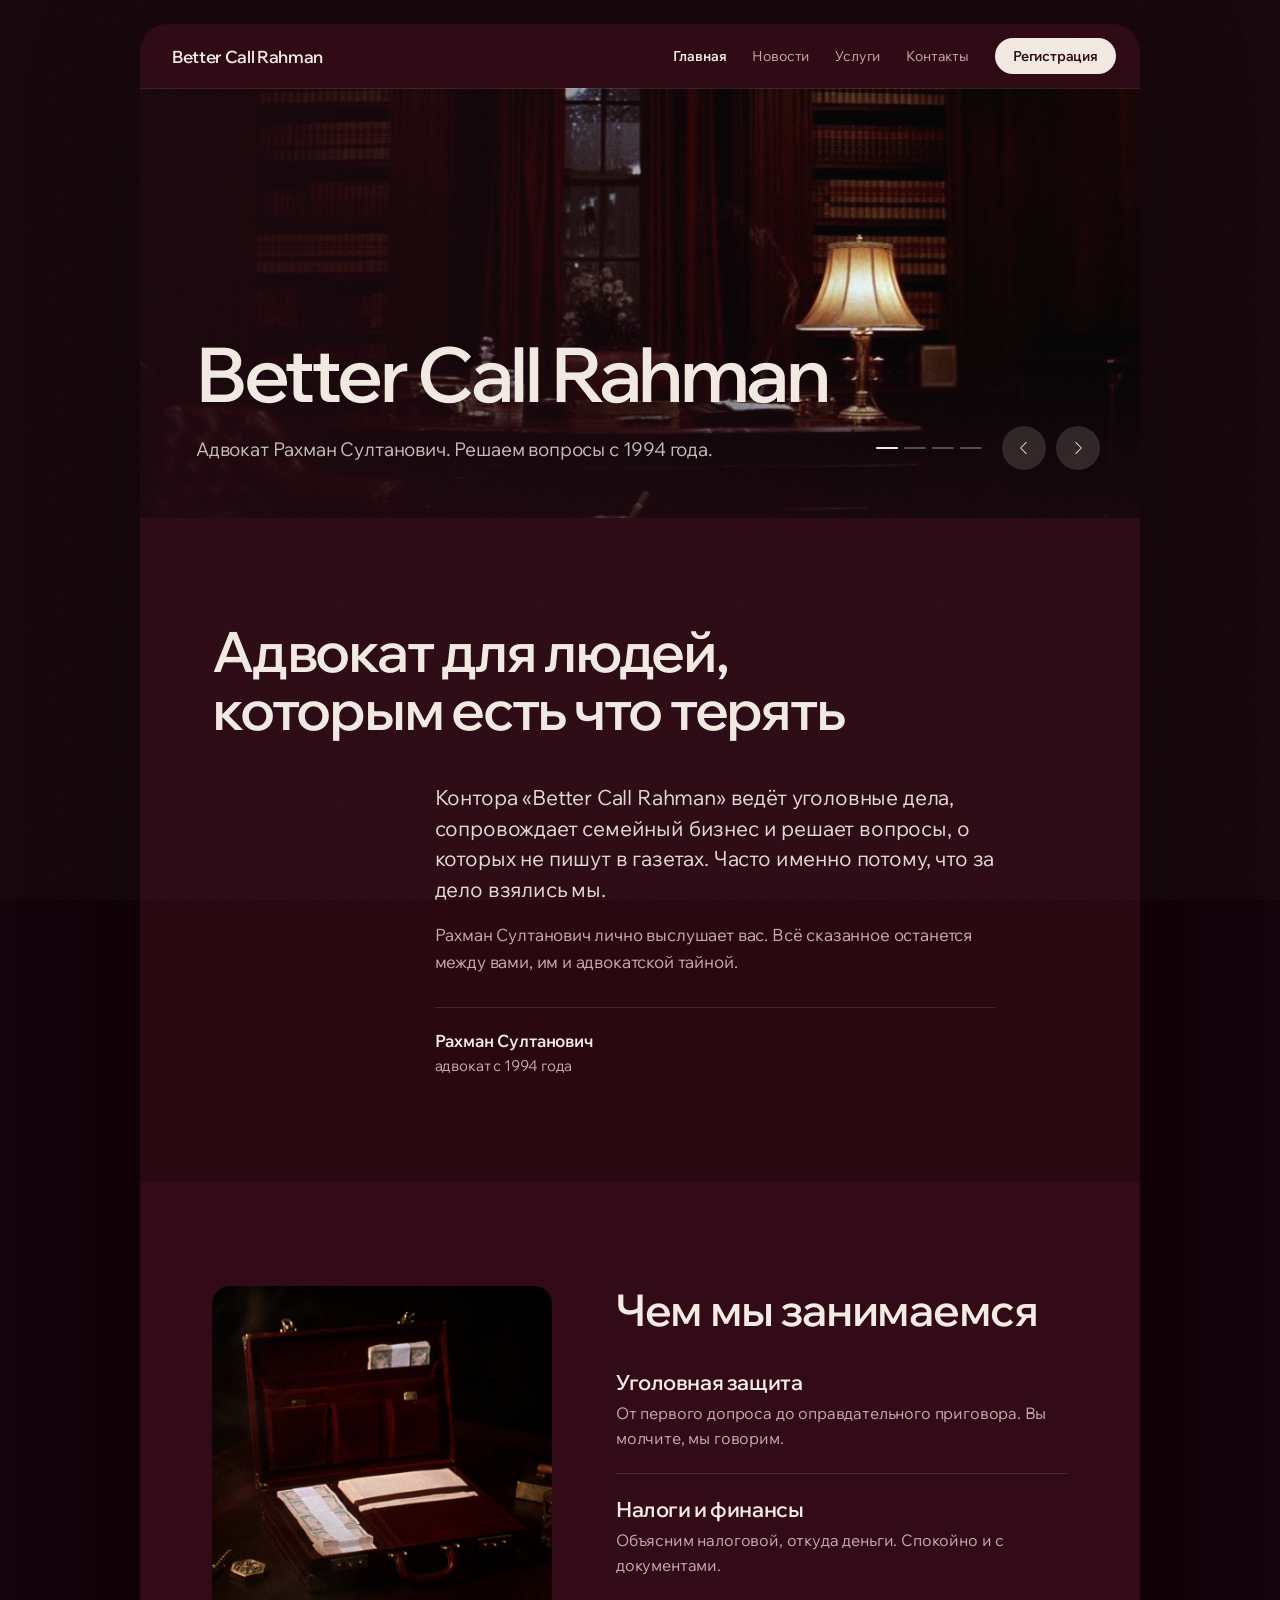
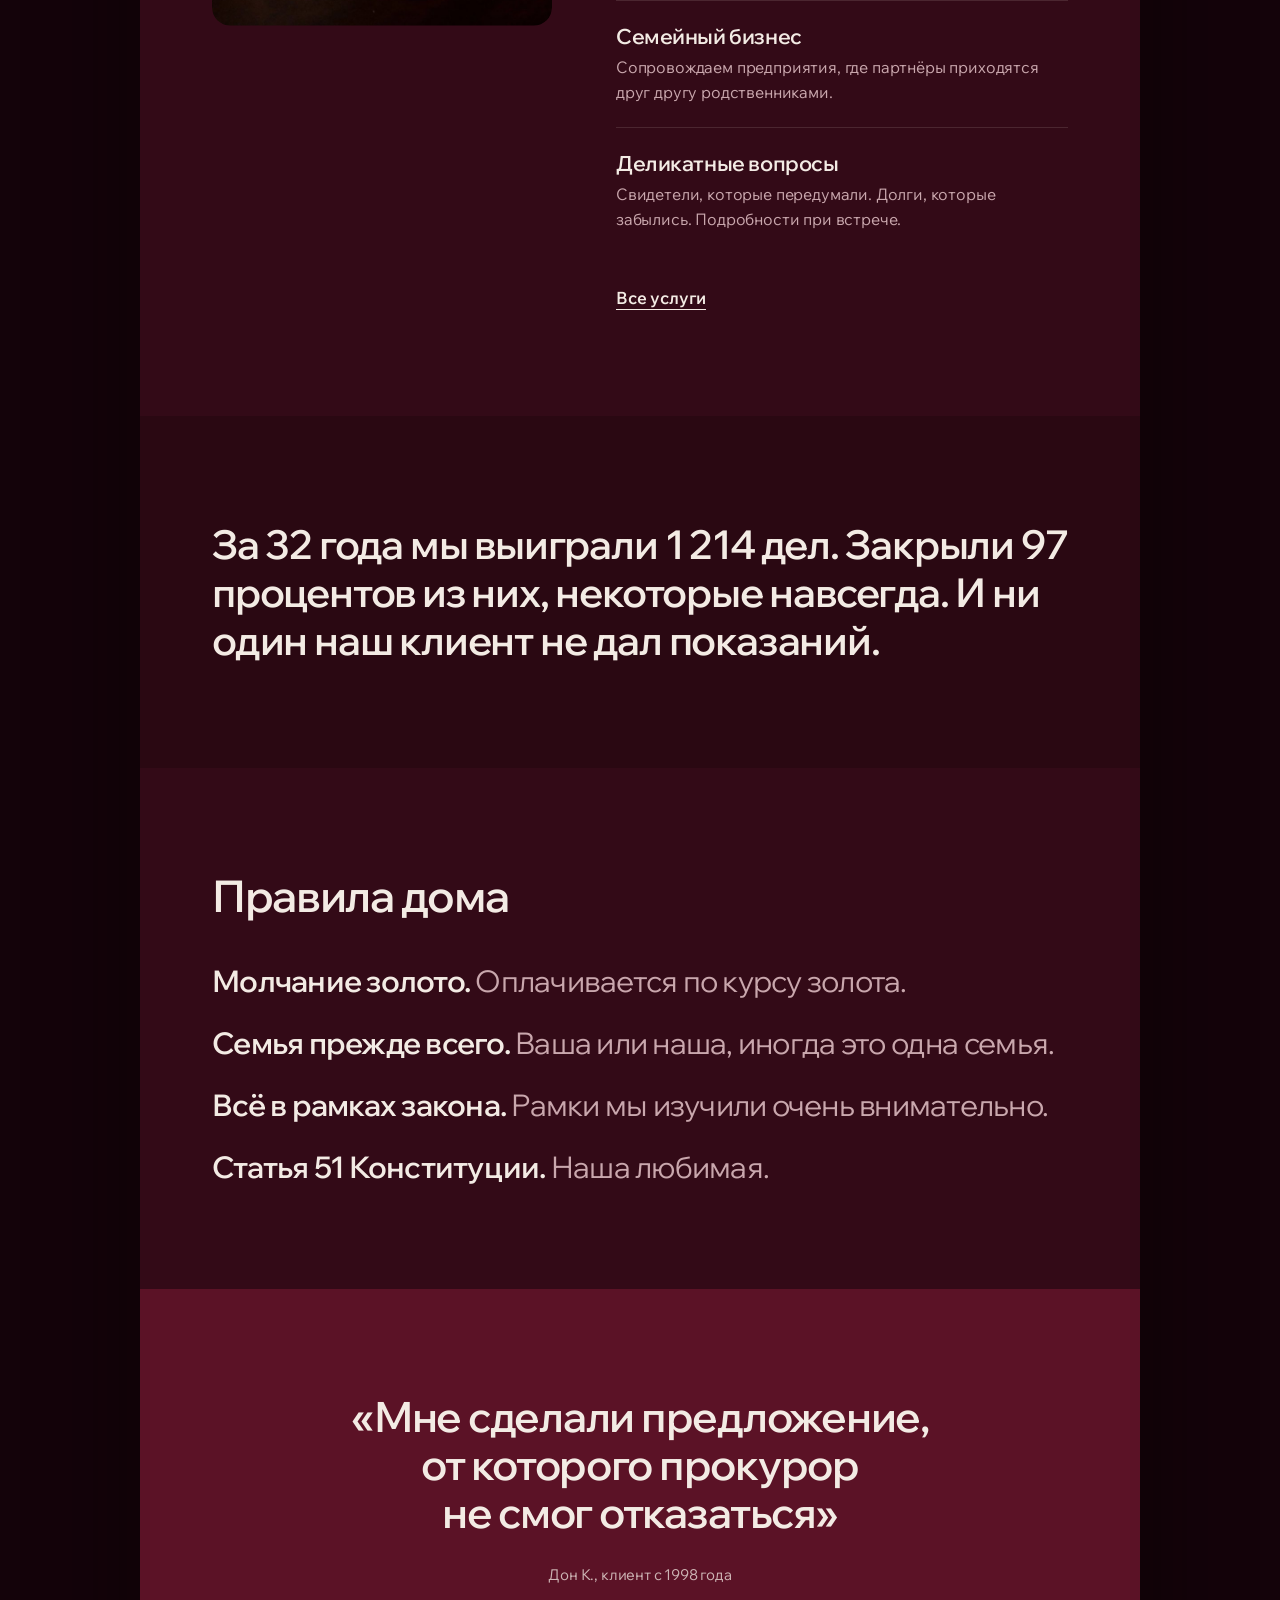
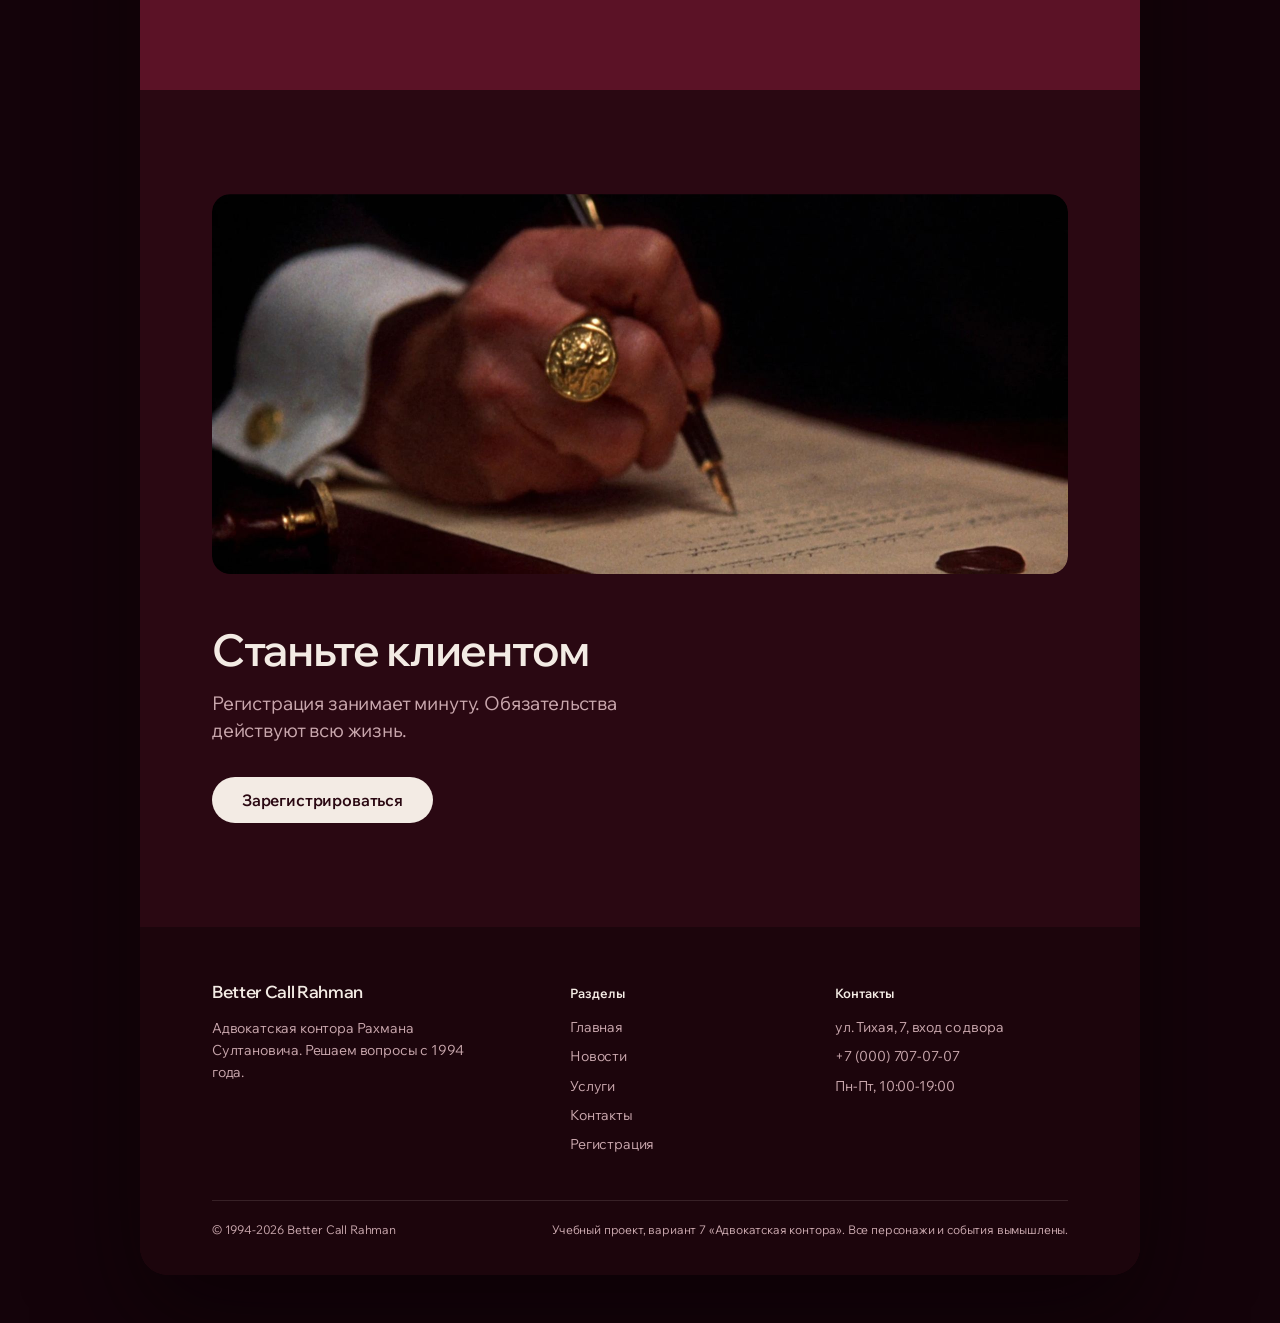
==== commit c1f042b4: "Главная по дизайн-скиллам: фото на первом плане, стиль Apple Скачаны и добавлены в .claude/skills по" ====
--- a/index.html
+++ b/index.html
@@ -4,277 +4,184 @@
   <meta charset="UTF-8">
   <meta name="viewport" content="width=device-width, initial-scale=1, viewport-fit=cover">
   <title>Better Call Rahman</title>
-  <meta name="description" content="Адвокатская контора Рахмана Султановича. Решаем вопросы с 1994 года.">
+  <meta name="description" content="Адвокатская контора Рахмана Султановича. Уголовная защита, налоги, семейный бизнес и деликатные вопросы с 1994 года.">
+  <meta name="theme-color" content="#2a0812">
   <script>document.documentElement.classList.add('js');</script>
   <link rel="preconnect" href="https://fonts.googleapis.com">
   <link rel="preconnect" href="https://fonts.gstatic.com" crossorigin>
-  <link rel="stylesheet" href="https://fonts.googleapis.com/css2?family=Onest:wght@400;500;600;700&amp;display=swap">
+  <link rel="stylesheet" href="https://fonts.googleapis.com/css2?family=Wix+Madefor+Display:wght@400;600&amp;family=Wix+Madefor+Text:wght@400;600&amp;display=swap">
   <link rel="stylesheet" href="css/style.css">
 </head>
 <body>
 
-<div class="ambient" aria-hidden="true"><span></span><span></span><span></span></div>
+<a class="skip-link" href="#main">Перейти к содержанию</a>
 
 <div class="page">
 
   <!-- ===== Шапка и меню ===== -->
   <header class="header">
-    <a class="logo" href="index.html">
-      <span class="logo__mark" aria-hidden="true">R</span>
-      <span class="logo__name">Better Call Rahman</span>
-    </a>
-    <nav class="menu" aria-label="Главное меню">
-      <ul class="menu__list">
-        <li><a class="menu__link" href="index.html" aria-current="page">Главная</a></li>
-        <li><a class="menu__link" href="news.html">Новости</a></li>
-        <li><a class="menu__link" href="services.html">Услуги</a></li>
-        <li><a class="menu__link" href="contacts.html">Контакты</a></li>
-        <li><a class="menu__link menu__link--cta" href="register.html">Регистрация</a></li>
+    <a class="wordmark" href="index.html">Better Call Rahman</a>
+    <nav aria-label="Главное меню">
+      <ul class="nav">
+        <li><a href="index.html" aria-current="page">Главная</a></li>
+        <li><a href="news.html">Новости</a></li>
+        <li><a href="services.html">Услуги</a></li>
+        <li><a href="contacts.html">Контакты</a></li>
+        <li><a class="nav__cta" href="register.html">Регистрация</a></li>
       </ul>
     </nav>
   </header>
 
   <!-- ===== Слайдер ===== -->
-  <section class="slider" aria-roledescription="карусель" aria-label="Кабинет Рахмана Султановича" tabindex="0">
-    <ul class="slider__track">
-      <li class="slide is-active" style="--origin:50% 55%" aria-roledescription="слайд" aria-label="1 из 4">
+  <section class="hero" aria-roledescription="карусель" aria-label="Контора Рахмана Султановича" tabindex="0">
+    <ul class="slides">
+      <li class="slide is-active" style="--origin:55% 50%" aria-roledescription="слайд" aria-label="1 из 4">
         <div class="slide__media">
           <img class="slide__img" src="img/slide-office.jpg" srcset="img/slide-office@2x.jpg 2x" width="1000" height="430" alt="Кабинет адвоката ночью: книжные шкафы, кожаное кресло, лампа и виски на столе">
         </div>
         <div class="slide__caption">
-          <span class="chip">Кабинет на Тихой, 7</span>
-          <h2 class="slide__title">Вопросы, которые не обсуждают по телефону</h2>
-          <p class="slide__text">Их обсуждают здесь, за закрытой дверью.</p>
+          <h2 class="slide__title slide__title--brand mask"><span>Better Call Rahman</span></h2>
+          <p class="slide__text mask"><span>Адвокат Рахман Султанович. Решаем вопросы с 1994 года.</span></p>
         </div>
       </li>
       <li class="slide" style="--origin:72% 40%" aria-roledescription="слайд" aria-label="2 из 4" aria-hidden="true">
         <div class="slide__media">
-          <img class="slide__img" src="img/slide-lawyer.jpg" srcset="img/slide-lawyer@2x.jpg 2x" width="1000" height="430" alt="Мужчина в тёмном костюме с сигарой стоит спиной в дверном проёме">
-        </div>
-        <div class="slide__caption">
-          <span class="chip">Рахман Султанович</span>
-          <h2 class="slide__title">Он не спрашивает, как это случилось</h2>
-          <p class="slide__text">Он спрашивает, кто ещё об этом знает.</p>
+          <img class="slide__img" src="img/slide-lawyer.jpg" srcset="img/slide-lawyer@2x.jpg 2x" width="1000" height="430" alt="Мужчина в тёмном костюме с сигарой стоит спиной в дверном проёме" loading="lazy">
+        </div>
+        <div class="slide__caption">
+          <h2 class="slide__title mask"><span>Он не спрашивает, как это случилось</span></h2>
+          <p class="slide__text mask"><span>Он спрашивает, кто ещё об этом знает.</span></p>
         </div>
       </li>
       <li class="slide" style="--origin:70% 50%" aria-roledescription="слайд" aria-label="3 из 4" aria-hidden="true">
         <div class="slide__media">
-          <img class="slide__img" src="img/slide-scales.jpg" srcset="img/slide-scales@2x.jpg 2x" width="1000" height="430" alt="Весы правосудия: на одной чаше монеты, на другой документ с сургучной печатью">
-        </div>
-        <div class="slide__caption">
-          <span class="chip">Правосудие</span>
-          <h2 class="slide__title">Весы правосудия очень чувствительны</h2>
-          <p class="slide__text">Мы знаем, на какую чашу положить аргументы.</p>
+          <img class="slide__img" src="img/slide-scales.jpg" srcset="img/slide-scales@2x.jpg 2x" width="1000" height="430" alt="Весы правосудия: на одной чаше монеты, на другой документ с сургучной печатью" loading="lazy">
+        </div>
+        <div class="slide__caption">
+          <h2 class="slide__title mask"><span>Весы правосудия очень чувствительны</span></h2>
+          <p class="slide__text mask"><span>Мы знаем, на какую чашу положить аргументы.</span></p>
         </div>
       </li>
       <li class="slide" style="--origin:50% 60%" aria-roledescription="слайд" aria-label="4 из 4" aria-hidden="true">
         <div class="slide__media">
-          <img class="slide__img" src="img/slide-courthouse.jpg" srcset="img/slide-courthouse@2x.jpg 2x" width="1000" height="430" alt="Здание суда с колоннами вечером, у ступеней стоит чёрный автомобиль">
-        </div>
-        <div class="slide__caption">
-          <span class="chip">Выездная защита</span>
-          <h2 class="slide__title">Суд назначен на десять</h2>
-          <p class="slide__text">Мы приедем к девяти.</p>
+          <img class="slide__img" src="img/slide-courthouse.jpg" srcset="img/slide-courthouse@2x.jpg 2x" width="1000" height="430" alt="Здание суда с колоннами вечером, у ступеней стоит чёрный автомобиль" loading="lazy">
+        </div>
+        <div class="slide__caption">
+          <h2 class="slide__title mask"><span>Суд назначен на десять</span></h2>
+          <p class="slide__text mask"><span>Мы приедем к девяти.</span></p>
         </div>
       </li>
     </ul>
 
-    <div class="slider__controls">
-      <button class="slider__arrow" type="button" data-slider-prev aria-label="Предыдущий слайд">
-        <svg viewBox="0 0 24 24" fill="none" stroke="currentColor" stroke-width="1.8" stroke-linecap="round" stroke-linejoin="round" aria-hidden="true"><path d="M15 5l-7 7 7 7"/></svg>
+    <div class="hero__controls">
+      <div class="hero__progress">
+        <button class="hero__dot" type="button" aria-label="Слайд 1" aria-current="true"><span></span></button>
+        <button class="hero__dot" type="button" aria-label="Слайд 2" aria-current="false"><span></span></button>
+        <button class="hero__dot" type="button" aria-label="Слайд 3" aria-current="false"><span></span></button>
+        <button class="hero__dot" type="button" aria-label="Слайд 4" aria-current="false"><span></span></button>
+      </div>
+      <!-- иконки: Phosphor Icons, caret-left / caret-right, начертание Light -->
+      <button class="hero__btn" type="button" data-slider-prev aria-label="Предыдущий слайд">
+        <svg viewBox="0 0 256 256" fill="currentColor" aria-hidden="true"><path d="M164.24,203.76a6,6,0,1,1-8.48,8.48l-80-80a6,6,0,0,1,0-8.48l80-80a6,6,0,0,1,8.48,8.48L88.49,128Z"/></svg>
       </button>
-      <div class="slider__dots">
-        <button class="slider__dot" type="button" aria-label="Слайд 1" aria-current="true"><span></span></button>
-        <button class="slider__dot" type="button" aria-label="Слайд 2" aria-current="false"><span></span></button>
-        <button class="slider__dot" type="button" aria-label="Слайд 3" aria-current="false"><span></span></button>
-        <button class="slider__dot" type="button" aria-label="Слайд 4" aria-current="false"><span></span></button>
-      </div>
-      <button class="slider__arrow" type="button" data-slider-next aria-label="Следующий слайд">
-        <svg viewBox="0 0 24 24" fill="none" stroke="currentColor" stroke-width="1.8" stroke-linecap="round" stroke-linejoin="round" aria-hidden="true"><path d="M9 5l7 7-7 7"/></svg>
+      <button class="hero__btn" type="button" data-slider-next aria-label="Следующий слайд">
+        <svg viewBox="0 0 256 256" fill="currentColor" aria-hidden="true"><path d="M180.24,132.24l-80,80a6,6,0,0,1-8.48-8.48L167.51,128,91.76,52.24a6,6,0,0,1,8.48-8.48l80,80A6,6,0,0,1,180.24,132.24Z"/></svg>
       </button>
     </div>
   </section>
 
-  <div class="layout">
-
-    <!-- ===== Основной контент ===== -->
-    <main class="content">
-
-      <section class="tile welcome" data-reveal>
-        <div class="welcome__text">
-          <div>
-            <p class="eyebrow">О конторе</p>
-            <h1>Добро пожаловать <span class="accent">в семью.</span></h1>
-          </div>
-          <p class="muted">Адвокатская контора «Better Call Rahman» ведёт дела уважаемых людей с 1994 года. Мы защищаем в уголовных процессах, сопровождаем бизнес и решаем деликатные семейные вопросы. О таких вопросах не пишут в газетах. Часто именно потому, что за дело взялись мы.</p>
-          <p class="muted">Рахман Султанович лично выслушает вас за чашкой эспрессо. Всё сказанное останется между вами, им и адвокатской тайной.</p>
-          <div class="person">
-            <span class="person__avatar" aria-hidden="true">РС</span>
-            <span>
-              <span class="person__name">Рахман Султанович</span>
-              <span class="person__role">Адвокат, в профессии с 1994 года</span>
-            </span>
-          </div>
-        </div>
-        <img class="welcome__photo" src="img/briefcase.jpg" width="520" height="520" alt="Открытый кожаный портфель с пачками денег и папкой дела" loading="lazy">
-      </section>
-
-      <section class="tile" data-reveal>
-        <p class="eyebrow">Практика</p>
-        <h2 class="title">Чем мы можем помочь</h2>
-        <ul class="cards">
-          <li class="card spot">
-            <h3 class="card__title">Уголовная защита</h3>
-            <p class="card__text">От первого допроса до оправдательного приговора. Вы молчите, мы говорим.</p>
-            <a class="link" href="services.html">Подробнее <svg viewBox="0 0 16 16" fill="none" stroke="currentColor" stroke-width="1.6" stroke-linecap="round" stroke-linejoin="round" aria-hidden="true"><path d="M3 8h10M9 4l4 4-4 4"/></svg></a>
-          </li>
-          <li class="card spot">
-            <h3 class="card__title">Налоги и финансы</h3>
-            <p class="card__text">Объясним налоговой, откуда деньги. Спокойно, вежливо и с документами.</p>
-            <a class="link" href="services.html">Подробнее <svg viewBox="0 0 16 16" fill="none" stroke="currentColor" stroke-width="1.6" stroke-linecap="round" stroke-linejoin="round" aria-hidden="true"><path d="M3 8h10M9 4l4 4-4 4"/></svg></a>
-          </li>
-          <li class="card spot">
-            <h3 class="card__title">Семейный бизнес</h3>
-            <p class="card__text">Сопровождаем предприятия, где партнёры приходятся друг другу родственниками.</p>
-            <a class="link" href="services.html">Подробнее <svg viewBox="0 0 16 16" fill="none" stroke="currentColor" stroke-width="1.6" stroke-linecap="round" stroke-linejoin="round" aria-hidden="true"><path d="M3 8h10M9 4l4 4-4 4"/></svg></a>
-          </li>
-          <li class="card spot">
-            <h3 class="card__title">Деликатные вопросы</h3>
-            <p class="card__text">Свидетели, которые передумали. Долги, которые забылись. Подробности при личной встрече.</p>
-            <a class="link" href="services.html">Подробнее <svg viewBox="0 0 16 16" fill="none" stroke="currentColor" stroke-width="1.6" stroke-linecap="round" stroke-linejoin="round" aria-hidden="true"><path d="M3 8h10M9 4l4 4-4 4"/></svg></a>
-          </li>
-        </ul>
-      </section>
-
-      <section class="tile" data-reveal>
-        <p class="eyebrow">В цифрах</p>
-        <h2 class="title">Цифры, которые можно назвать</h2>
-        <dl class="stats">
-          <div class="stat spot"><dt>лет в профессии</dt><dd><span data-count="32">32</span></dd></div>
-          <div class="stat spot"><dt>выигранных дел</dt><dd><span data-count="1214">1&#8239;214</span></dd></div>
-          <div class="stat spot"><dt>клиентов, давших показания</dt><dd class="accent">0</dd></div>
-          <div class="stat spot"><dt>дел закрыто. Некоторые навсегда</dt><dd><span data-count="97">97</span>%</dd></div>
-        </dl>
-        <p class="stats__note">Остальные цифры хранятся в другой книге. Её мы не показываем.</p>
-      </section>
-
-      <section class="tile" data-reveal>
-        <p class="eyebrow">Устав конторы</p>
-        <h2 class="title">Три правила дома</h2>
-        <ol class="rules">
-          <li class="rule">
-            <span class="rule__num">1</span>
-            <div>
-              <h3 class="rule__title">Молчание — золото</h3>
-              <p class="rule__text">И оплачивается по курсу золота.</p>
-            </div>
-          </li>
-          <li class="rule">
-            <span class="rule__num">2</span>
-            <div>
-              <h3 class="rule__title">Семья прежде всего</h3>
-              <p class="rule__text">Ваша или наша. Иногда это одна и та же семья.</p>
-            </div>
-          </li>
-          <li class="rule">
-            <span class="rule__num">3</span>
-            <div>
-              <h3 class="rule__title">Всё строго в рамках закона</h3>
-              <p class="rule__text">Рамки мы изучили очень внимательно.</p>
-            </div>
-          </li>
-        </ol>
-      </section>
-
-      <section class="tile testimonials" data-reveal aria-label="Отзывы клиентов">
-        <p class="eyebrow">Отзывы клиентов</p>
-        <div class="quotes">
-          <figure class="quote is-active">
-            <blockquote>«Мне сделали предложение, от которого прокурор не смог отказаться»</blockquote>
-            <figcaption>Дон К., клиент с 1998 года</figcaption>
-          </figure>
-          <figure class="quote">
-            <blockquote>«Меня не было на месте преступления. Рахман Султанович это доказал. Я до сих пор не понимаю, как»</blockquote>
-            <figcaption>Имя изменено по просьбе клиента</figcaption>
-          </figure>
-          <figure class="quote">
-            <blockquote>«Когда судья спросил, кто мой адвокат, в зале стало очень тихо»</blockquote>
-            <figcaption>Т. Б., предприниматель</figcaption>
-          </figure>
-        </div>
-      </section>
-
-    </main>
-
-    <!-- ===== Боковая панель ===== -->
-    <aside class="sidebar">
-
-      <section class="tile widget hotline" data-reveal>
-        <span class="live">Экстренная линия · 24/7</span>
-        <p>Вас задержали? Ничего не говорите. Просто позвоните.</p>
+  <main id="main">
+
+    <!-- ===== О конторе ===== -->
+    <section class="tile tile--claret intro">
+      <h1>Адвокат для людей, которым есть что терять</h1>
+      <div class="intro__body">
+        <p class="intro__lead">Контора «Better Call Rahman» ведёт уголовные дела, сопровождает семейный бизнес и решает вопросы, о которых не пишут в газетах. Часто именно потому, что за дело взялись мы.</p>
+        <p class="muted">Рахман Султанович лично выслушает вас. Всё сказанное останется между вами, им и адвокатской тайной.</p>
+        <p class="signature">
+          <strong>Рахман Султанович</strong>
+          <span>адвокат с 1994 года</span>
+        </p>
+      </div>
+    </section>
+
+    <!-- ===== Практика ===== -->
+    <section class="tile tile--claret-2">
+      <div class="practice">
+        <div class="photo">
+          <img src="img/briefcase.jpg" width="760" height="760" alt="Открытый кожаный портфель с пачками денег и папкой дела" loading="lazy">
+        </div>
         <div>
-          <a class="hotline__phone" href="tel:+70007070707">+7 (000) 707-07-07</a>
-          <p class="hotline__note">Разговор не записывается.</p>
-        </div>
-      </section>
-
-      <section class="tile widget" data-reveal>
-        <h2 class="widget__title">Часы приёма</h2>
-        <dl class="hours">
-          <div><dt>Пн — Пт</dt><dd>10:00 — 19:00</dd></div>
-          <div><dt>Суббота</dt><dd>по записи</dd></div>
-          <div><dt>Воскресенье</dt><dd>для семьи</dd></div>
-        </dl>
-      </section>
-
-      <section class="tile widget" data-reveal>
-        <h2 class="widget__title">Новости</h2>
-        <ul class="news-list">
-          <li class="news-item">
-            <a href="news.html">
-              <time datetime="2026-09-21">21 сентября</time>
-              <span>Оправдательный приговор по делу о пропавшей фуре мандаринов. Фура тоже нашлась.</span>
-            </a>
-          </li>
-          <li class="news-item">
-            <a href="news.html">
-              <time datetime="2026-09-09">9 сентября</time>
-              <span>Открытая лекция «Право хранить молчание».</span>
-            </a>
-          </li>
-          <li class="news-item">
-            <a href="news.html">
-              <time datetime="2026-08-27">27 августа</time>
-              <span>Контора открыла второй кабинет. Вход со двора.</span>
-            </a>
-          </li>
-        </ul>
-        <a class="btn btn--ghost btn--block" href="news.html">Все новости</a>
-      </section>
-
-      <section class="tile widget join" data-reveal>
-        <img class="join__img" src="img/signature.jpg" width="640" height="480" alt="Рука с золотым перстнем подписывает договор перьевой ручкой" loading="lazy">
-        <h2 class="widget__title">Станьте клиентом</h2>
-        <p>Регистрация занимает минуту. Обязательства действуют всю жизнь.</p>
-        <a class="btn btn--primary btn--block" href="register.html">Зарегистрироваться <svg viewBox="0 0 16 16" fill="none" stroke="currentColor" stroke-width="1.6" stroke-linecap="round" stroke-linejoin="round" aria-hidden="true"><path d="M3 8h10M9 4l4 4-4 4"/></svg></a>
-      </section>
-
-    </aside>
-  </div>
+          <h2 class="display">Чем мы занимаемся</h2>
+          <ul class="services">
+            <li class="service">
+              <h3>Уголовная защита</h3>
+              <p>От первого допроса до оправдательного приговора. Вы молчите, мы говорим.</p>
+            </li>
+            <li class="service">
+              <h3>Налоги и финансы</h3>
+              <p>Объясним налоговой, откуда деньги. Спокойно и с документами.</p>
+            </li>
+            <li class="service">
+              <h3>Семейный бизнес</h3>
+              <p>Сопровождаем предприятия, где партнёры приходятся друг другу родственниками.</p>
+            </li>
+            <li class="service">
+              <h3>Деликатные вопросы</h3>
+              <p>Свидетели, которые передумали. Долги, которые забылись. Подробности при встрече.</p>
+            </li>
+          </ul>
+          <a class="text-link" href="services.html">Все услуги</a>
+        </div>
+      </div>
+    </section>
+
+    <!-- ===== Цифры одной фразой ===== -->
+    <section class="tile tile--claret facts" aria-label="Контора в цифрах">
+      <p class="facts__text" data-words>За 32 года мы выиграли 1&nbsp;214 дел. Закрыли 97 процентов из них, некоторые навсегда. И ни один наш клиент не дал показаний.</p>
+    </section>
+
+    <!-- ===== Правила дома ===== -->
+    <section class="tile tile--claret-2 rules">
+      <h2 class="display">Правила дома</h2>
+      <ul>
+        <li>Молчание золото. <span>Оплачивается по курсу золота.</span></li>
+        <li>Семья прежде всего. <span>Ваша или наша, иногда это одна семья.</span></li>
+        <li>Всё в рамках закона. <span>Рамки мы изучили очень внимательно.</span></li>
+        <li>Статья 51 Конституции. <span>Наша любимая.</span></li>
+      </ul>
+    </section>
+
+    <!-- ===== Отзыв ===== -->
+    <section class="tile tile--velvet quote" aria-label="Отзыв клиента">
+      <figure>
+        <blockquote>«Мне сделали предложение, от которого прокурор не смог отказаться»</blockquote>
+        <figcaption>Дон К., клиент с 1998 года</figcaption>
+      </figure>
+    </section>
+
+    <!-- ===== Регистрация ===== -->
+    <section class="tile tile--claret join">
+      <div class="photo">
+        <img src="img/signature.jpg" width="1712" height="760" alt="Рука с золотым перстнем подписывает договор перьевой ручкой" loading="lazy">
+      </div>
+      <h2 class="display">Станьте клиентом</h2>
+      <p>Регистрация занимает минуту. Обязательства действуют всю жизнь.</p>
+      <a class="btn" href="register.html">Зарегистрироваться</a>
+    </section>
+
+  </main>
 
   <!-- ===== Подвал ===== -->
-  <footer class="tile footer">
+  <footer class="footer">
     <div class="footer__top">
-      <div>
-        <a class="logo" href="index.html">
-          <span class="logo__mark" aria-hidden="true">R</span>
-          <span class="logo__name">Better Call Rahman</span>
-        </a>
-        <p class="footer__tagline">Адвокатская контора Рахмана Султановича. Решаем вопросы с 1994 года.</p>
+      <div class="footer__about">
+        <a class="wordmark" href="index.html">Better Call Rahman</a>
+        <p>Адвокатская контора Рахмана Султановича. Решаем вопросы с 1994 года.</p>
       </div>
       <nav aria-label="Разделы сайта">
-        <h2 class="footer__title">Разделы</h2>
-        <ul class="footer__menu">
+        <h2>Разделы</h2>
+        <ul>
           <li><a href="index.html">Главная</a></li>
           <li><a href="news.html">Новости</a></li>
           <li><a href="services.html">Услуги</a></li>
@@ -283,17 +190,17 @@
         </ul>
       </nav>
       <div>
-        <h2 class="footer__title">Контакты</h2>
+        <h2>Контакты</h2>
         <address>
           <span>ул. Тихая, 7, вход со двора</span>
           <a href="tel:+70007070707">+7 (000) 707-07-07</a>
-          <span>Пн — Пт, 10:00 — 19:00</span>
+          <span>Пн-Пт, 10:00-19:00</span>
         </address>
       </div>
     </div>
-    <div class="footer__bottom">
-      <span>© 1994 — 2026 Better Call Rahman</span>
-      <span>Учебный проект, вариант № 7 «Адвокатская контора». Все персонажи и события вымышлены.</span>
+    <div class="footer__legal">
+      <span>© 1994-2026 Better Call Rahman</span>
+      <span>Учебный проект, вариант 7 «Адвокатская контора». Все персонажи и события вымышлены.</span>
     </div>
   </footer>
 
--- a/css/style.css
+++ b/css/style.css
@@ -1,41 +1,41 @@
 /* ==========================================================
-   Better Call Rahman — адвокатская контора Рахмана Султановича
-   Тёмная премиальная тема: глубокое бордо, скруглённые карточки,
-   стеклянная шапка, неспешные анимации.
+   Better Call Rahman. Адвокатская контора Рахмана Султановича.
+
+   Дизайн собран по скиллам frontend-design (Anthropic),
+   design-taste-frontend и high-end-visual-design (Taste Skill)
+   и дизайн-системе Apple (.claude/design-references).
+
+   Принципы:
+   - фотография главная, интерфейс не спорит с ней;
+   - блоки идут встык, раздел отделяет смена оттенка бордо;
+   - один акцент для действий: светлая «кость»;
+   - скругления по правилу: страница 28px, фото 18px, кнопки пилюлей;
+   - движение только там, где оно что-то сообщает.
    ========================================================== */
 
 :root {
   color-scheme: dark;
 
-  /* фон и карточки */
-  --bg: #0b0607;
-  --tile: #140a0d;
-  --tile-2: #1c0e12;
-  --tile-3: #26131a;
-  --line: rgba(255, 236, 240, .08);
-  --line-2: rgba(255, 236, 240, .16);
-
-  /* бордо */
-  --wine-900: #3d0a16;
-  --wine-700: #6e1326;
-  --wine-600: #8a1a31;
-  --wine-500: #a8233f;
-  --rose-300: #f0a6b5;
-  --rose-400: #e27d93;
-
-  /* текст */
-  --text: #f7f0f1;
-  --text-2: #bcaeb2;
-  --text-3: #8f7f84;
-
-  --radius-xl: 32px;
-  --radius-lg: 22px;
-  --radius-md: 16px;
-
-  --font: "Onest", -apple-system, BlinkMacSystemFont, "Segoe UI", Roboto, Arial, sans-serif;
-  --ease: cubic-bezier(.22, .61, .21, 1);
+  --backdrop: #14030a;
+  --claret: #2a0812;
+  --claret-2: #330a17;
+  --velvet: #5b1226;
+  --deep: #1c050c;
+  --bone: #f3ebe4;
+  --mist: #c9a7ad;
+  --line: rgba(243, 235, 228, .12);
+
+  --font-display: "Wix Madefor Display", system-ui, -apple-system, "Segoe UI", sans-serif;
+  --font-text: "Wix Madefor Text", system-ui, -apple-system, "Segoe UI", sans-serif;
+
+  --ease: cubic-bezier(.32, .72, 0, 1);
+  --ease-soft: cubic-bezier(.16, 1, .3, 1);
 
   --page-width: 1000px;
+  --radius-page: 28px;
+  --radius-media: 18px;
+  --pad-x: 72px;
+  --pad-y: 104px;
 }
 
 *,
@@ -50,19 +50,30 @@
 
 body {
   margin: 0;
-  font-family: var(--font);
+  padding-block: 24px 48px;
+  font-family: var(--font-text);
   font-size: 17px;
-  line-height: 1.6;
-  color: var(--text);
-  background: var(--bg);
-  padding-block: 20px 48px;
+  line-height: 1.55;
+  letter-spacing: -.01em;
+  color: var(--bone);
+  background: var(--backdrop);
   -webkit-font-smoothing: antialiased;
-  text-rendering: optimizeLegibility;
+}
+
+/* плёночное зерно поверх всего, как на кадрах в слайдере */
+body::after {
+  content: "";
+  position: fixed;
+  inset: 0;
+  z-index: 30;
+  pointer-events: none;
+  opacity: .06;
+  background-image: url("data:image/svg+xml,%3Csvg xmlns='http://www.w3.org/2000/svg' width='200' height='200'%3E%3Cfilter id='n'%3E%3CfeTurbulence type='fractalNoise' baseFrequency='.9' numOctaves='2' stitchTiles='stitch'/%3E%3C/filter%3E%3Crect width='100%25' height='100%25' filter='url(%23n)'/%3E%3C/svg%3E");
 }
 
 img {
+  display: block;
   max-width: 100%;
-  display: block;
 }
 
 a {
@@ -70,207 +81,78 @@
 }
 
 :focus-visible {
-  outline: 2px solid var(--rose-400);
+  outline: 2px solid var(--bone);
   outline-offset: 3px;
 }
 
 h1,
 h2,
-h3 {
+h3,
+p,
+blockquote,
+figure {
   margin: 0;
-  font-weight: 600;
-  line-height: 1.08;
-  letter-spacing: -.03em;
-  text-wrap: balance;
-}
-
-p {
-  margin: 0;
-}
-
-/* ---------- Мягкое винное свечение на фоне ---------- */
-
-.ambient {
-  position: fixed;
-  inset: 0;
-  z-index: 0;
-  overflow: hidden;
-  pointer-events: none;
-}
-
-.ambient span {
+}
+
+.skip-link {
   position: absolute;
-  width: 70vmax;
-  height: 70vmax;
-  border-radius: 50%;
-  background: radial-gradient(circle, rgba(138, 26, 49, .42), transparent 62%);
-  animation: drift 40s var(--ease) infinite alternate;
-}
-
-.ambient span:nth-child(1) {
-  top: -32vmax;
-  left: -22vmax;
-}
-
-.ambient span:nth-child(2) {
-  top: 12vmax;
-  right: -34vmax;
-  background: radial-gradient(circle, rgba(110, 19, 38, .38), transparent 62%);
-  animation-duration: 48s;
-  animation-delay: -14s;
-}
-
-.ambient span:nth-child(3) {
-  bottom: -44vmax;
-  left: 18vmax;
-  background: radial-gradient(circle, rgba(168, 35, 63, .22), transparent 60%);
-  animation-duration: 56s;
-  animation-delay: -26s;
+  left: 16px;
+  top: -60px;
+  z-index: 40;
+  padding: 10px 16px;
+  border-radius: 999px;
+  background: var(--bone);
+  color: var(--claret);
+  font-weight: 600;
+  text-decoration: none;
+}
+
+.skip-link:focus {
+  top: 16px;
 }
 
 /* ---------- Основной блок: 1000px по центру ---------- */
 
 .page {
-  position: relative;
-  z-index: 1;
-  display: grid;
-  gap: 12px;
   width: var(--page-width);
   margin: 0 auto;
-}
-
-/* ---------- Карточка — базовый блок ---------- */
-
-.tile {
-  position: relative;
-  padding: 44px;
-  border-radius: var(--radius-xl);
-  background: linear-gradient(180deg, rgba(255, 255, 255, .035), rgba(255, 255, 255, 0) 55%), var(--tile);
-  border: 1px solid var(--line);
-  overflow: hidden;
-}
-
-.eyebrow {
-  margin-bottom: 12px;
-  font-size: 14px;
-  font-weight: 600;
-  color: var(--rose-400);
-}
-
-.title {
-  font-size: 34px;
-  margin-bottom: 28px;
-}
-
-.accent {
-  background: linear-gradient(95deg, #f6c1cc 0%, #e27d93 45%, #b8304f 100%);
-  -webkit-background-clip: text;
-  background-clip: text;
-  color: transparent;
-}
-
-.muted {
-  color: var(--text-2);
-}
-
-/* ---------- Кнопки ---------- */
-
-.btn {
-  display: inline-flex;
-  align-items: center;
-  justify-content: center;
-  gap: 8px;
-  padding: 14px 24px;
-  border: 0;
-  border-radius: 999px;
-  font: 500 15px/1 var(--font);
-  text-decoration: none;
-  cursor: pointer;
-  transition: transform .7s var(--ease), box-shadow .7s var(--ease), background-color .7s var(--ease), color .7s var(--ease);
-}
-
-.btn--primary {
-  color: #fff;
-  background: linear-gradient(180deg, #b12846, #7a1428);
-  box-shadow: inset 0 1px 0 rgba(255, 255, 255, .22), 0 10px 26px rgba(138, 26, 49, .45);
-}
-
-.btn--primary:hover {
-  transform: translateY(-2px);
-  box-shadow: inset 0 1px 0 rgba(255, 255, 255, .28), 0 16px 34px rgba(168, 35, 63, .55);
-}
-
-.btn--ghost {
-  color: var(--text);
-  background: rgba(255, 255, 255, .06);
-  box-shadow: inset 0 0 0 1px var(--line);
-}
-
-.btn--ghost:hover {
-  background: rgba(255, 255, 255, .12);
-}
-
-.btn--block {
-  width: 100%;
-}
-
-.btn svg {
-  width: 16px;
-  height: 16px;
-  transition: transform .7s var(--ease);
-}
-
-.btn:hover svg {
-  transform: translateX(3px);
-}
-
-/* ---------- Шапка: стеклянная «пилюля» ---------- */
+  border-radius: var(--radius-page);
+  overflow: clip;
+  background: var(--claret);
+  box-shadow: 0 40px 100px rgba(8, 1, 3, .6);
+}
+
+/* ---------- Шапка ---------- */
 
 .header {
   position: sticky;
-  top: calc(env(safe-area-inset-top, 0px) + 12px);
+  top: env(safe-area-inset-top, 0px);
   z-index: 20;
   display: flex;
   align-items: center;
   justify-content: space-between;
   gap: 24px;
-  padding: 8px 8px 8px 12px;
-  border-radius: 999px;
-  background: rgba(20, 10, 13, .72);
-  -webkit-backdrop-filter: blur(22px) saturate(160%);
-  backdrop-filter: blur(22px) saturate(160%);
-  border: 1px solid var(--line);
-  box-shadow: 0 12px 34px rgba(0, 0, 0, .35);
-  animation: rise 1.4s var(--ease) both;
-}
-
-.logo {
-  display: flex;
-  align-items: center;
-  gap: 12px;
+  height: 64px;
+  padding: 0 24px 0 32px;
+  background: rgba(42, 8, 18, .8);
+  -webkit-backdrop-filter: saturate(160%) blur(20px);
+  backdrop-filter: saturate(160%) blur(20px);
+  box-shadow: 0 1px 0 var(--line);
+  animation: fade 1s var(--ease-soft) both;
+}
+
+.wordmark {
+  font-family: var(--font-display);
+  font-size: 17px;
+  font-weight: 600;
+  letter-spacing: -.02em;
+  line-height: 1;
+  color: var(--bone);
   text-decoration: none;
-}
-
-.logo__mark {
-  display: grid;
-  place-items: center;
-  width: 36px;
-  height: 36px;
-  border-radius: 11px;
-  font-size: 17px;
-  font-weight: 700;
-  color: #fff;
-  background: linear-gradient(145deg, var(--wine-500), var(--wine-900));
-  box-shadow: inset 0 1px 0 rgba(255, 255, 255, .25), 0 6px 16px rgba(138, 26, 49, .5);
-}
-
-.logo__name {
-  font-size: 17px;
-  font-weight: 600;
-  letter-spacing: -.02em;
-}
-
-.menu__list {
+  white-space: nowrap;
+}
+
+.nav {
   display: flex;
   align-items: center;
   gap: 2px;
@@ -279,53 +161,54 @@
   list-style: none;
 }
 
-.menu__link {
+.nav a {
   display: inline-block;
-  padding: 10px 16px;
+  padding: 8px 12px;
   border-radius: 999px;
-  font-size: 15px;
-  font-weight: 500;
-  color: var(--text-2);
+  font-size: 14px;
+  line-height: 1.3;
+  color: var(--mist);
   text-decoration: none;
-  transition: color .6s var(--ease), background-color .6s var(--ease);
-}
-
-.menu__link:hover {
-  color: var(--text);
-  background: rgba(255, 255, 255, .06);
-}
-
-.menu__link[aria-current="page"] {
-  color: var(--text);
-  background: rgba(255, 255, 255, .1);
-}
-
-.menu__link--cta {
-  margin-left: 8px;
-  color: #fff;
-  background: linear-gradient(180deg, #b12846, #7a1428);
-  box-shadow: inset 0 1px 0 rgba(255, 255, 255, .22), 0 6px 18px rgba(138, 26, 49, .45);
-}
-
-.menu__link--cta:hover {
-  color: #fff;
-  background: linear-gradient(180deg, #c22f4f, #8a1a31);
+  transition: color .5s var(--ease);
+}
+
+.nav a:hover,
+.nav a[aria-current="page"] {
+  color: var(--bone);
+}
+
+.nav a[aria-current="page"] {
+  font-weight: 600;
+}
+
+.nav .nav__cta {
+  margin-left: 12px;
+  padding: 9px 18px;
+  font-weight: 600;
+  color: var(--claret);
+  background: var(--bone);
+  transition: background-color .5s var(--ease), transform .3s var(--ease);
+}
+
+.nav .nav__cta:hover {
+  color: var(--claret);
+  background: #fff;
+}
+
+.nav .nav__cta:active {
+  transform: scale(.97);
 }
 
 /* ---------- Слайдер ---------- */
 
-.slider {
+.hero {
   position: relative;
   height: 430px;
-  border-radius: var(--radius-xl);
   overflow: hidden;
-  isolation: isolate;
-  background: #000;
-  border: 1px solid var(--line);
-  animation: rise 1.6s var(--ease) .15s both;
-}
-
-.slider__track {
+  background: var(--deep);
+}
+
+.slides {
   position: absolute;
   inset: 0;
   margin: 0;
@@ -338,38 +221,39 @@
   inset: 0;
   opacity: 0;
   visibility: hidden;
-  transition: opacity 1.8s var(--ease), visibility 0s linear 1.8s;
+  transition: opacity 1.6s var(--ease-soft), visibility 0s linear 1.6s;
 }
 
 .slide.is-active {
   z-index: 1;
   opacity: 1;
   visibility: visible;
-  transition: opacity 1.8s var(--ease), visibility 0s;
+  transition: opacity 1.6s var(--ease-soft), visibility 0s;
 }
 
 .slide__media {
-  width: 100%;
-  height: 100%;
+  position: absolute;
+  inset: 0;
   overflow: hidden;
 }
 
+/* первый кадр при загрузке наводится на резкость */
 .slide:first-child .slide__media {
-  animation: focus-in 2.8s var(--ease) both;
+  animation: focus-in 2.4s var(--ease-soft) both;
 }
 
 .slide__img {
   width: 100%;
   height: 100%;
   object-fit: cover;
-  transform: scale(1.02);
+  transform: scale(1.03);
   transform-origin: var(--origin, 60% 50%);
 }
 
-/* медленный «наезд камеры»; уходящий кадр доигрывает движение */
+/* медленный наезд камеры; уходящий кадр доигрывает движение */
 .slide.is-active .slide__img,
 .slide.is-leaving .slide__img {
-  animation: ken-burns 9s linear both;
+  animation: ken-burns 10s linear both;
 }
 
 .slide::after {
@@ -377,676 +261,509 @@
   position: absolute;
   inset: 0;
   background:
-    linear-gradient(0deg, rgba(11, 6, 7, .88) 0%, rgba(11, 6, 7, .25) 50%, transparent 72%),
-    linear-gradient(90deg, rgba(11, 6, 7, .55), transparent 60%);
+    linear-gradient(90deg, rgba(28, 5, 12, .82) 0%, rgba(28, 5, 12, .4) 45%, rgba(28, 5, 12, 0) 75%),
+    linear-gradient(0deg, rgba(28, 5, 12, .7) 0%, rgba(28, 5, 12, 0) 45%);
 }
 
 .slide__caption {
   position: absolute;
   z-index: 1;
-  left: 48px;
-  bottom: 48px;
-  max-width: 540px;
+  left: 56px;
+  right: 56px;
+  bottom: 52px;
   display: grid;
-  justify-items: start;
-  gap: 14px;
-}
-
-.slide.is-active .slide__caption > * {
-  animation: rise 1.6s var(--ease) both;
-}
-
-.slide.is-active .slide__caption > :nth-child(1) { animation-delay: .6s; }
-.slide.is-active .slide__caption > :nth-child(2) { animation-delay: .85s; }
-.slide.is-active .slide__caption > :nth-child(3) { animation-delay: 1.1s; }
-
-.chip {
-  display: inline-flex;
-  align-items: center;
-  gap: 8px;
-  padding: 7px 14px;
-  border-radius: 999px;
-  font-size: 13px;
-  font-weight: 500;
-  color: var(--text);
-  background: rgba(255, 255, 255, .1);
-  -webkit-backdrop-filter: blur(12px);
-  backdrop-filter: blur(12px);
-  box-shadow: inset 0 0 0 1px rgba(255, 255, 255, .14);
+  gap: 12px;
+}
+
+/* текст поднимается из-под невидимой кромки, как занавес */
+.mask {
+  overflow: hidden;
+  padding-bottom: .14em;
+}
+
+.mask > span {
+  display: block;
+  transform: translateY(110%);
+}
+
+.slide.is-active .mask > span {
+  animation: lift 1.4s var(--ease-soft) .35s both;
+}
+
+.slide.is-active .mask + .mask > span {
+  animation-delay: .6s;
+}
+
+.slide.is-leaving .mask > span {
+  transform: none;
 }
 
 .slide__title {
-  font-size: 48px;
+  font-family: var(--font-display);
+  font-size: 52px;
+  font-weight: 600;
   line-height: 1.04;
   letter-spacing: -.035em;
-  color: #fff;
+  text-wrap: balance;
+}
+
+.slide__title--brand {
+  font-size: 76px;
+  letter-spacing: -.045em;
 }
 
 .slide__text {
-  font-size: 18px;
-  color: rgba(255, 255, 255, .72);
-}
-
-/* стеклянная панель управления */
-.slider__controls {
+  max-width: 30em;
+  font-size: 19px;
+  line-height: 1.45;
+  color: rgba(243, 235, 228, .8);
+}
+
+.hero__controls {
   position: absolute;
   z-index: 2;
-  right: 24px;
-  bottom: 24px;
+  right: 40px;
+  bottom: 48px;
   display: flex;
   align-items: center;
-  gap: 6px;
-  padding: 6px;
-  border-radius: 999px;
-  background: rgba(11, 6, 7, .45);
-  -webkit-backdrop-filter: blur(16px) saturate(150%);
-  backdrop-filter: blur(16px) saturate(150%);
-  box-shadow: inset 0 0 0 1px rgba(255, 255, 255, .12);
-}
-
-.slider__arrow {
-  display: grid;
-  place-items: center;
-  width: 38px;
-  height: 38px;
-  padding: 0;
-  border: 0;
-  border-radius: 50%;
-  color: #fff;
-  background: rgba(255, 255, 255, .08);
-  cursor: pointer;
-  transition: background-color .6s var(--ease);
-}
-
-.slider__arrow:hover {
-  background: rgba(255, 255, 255, .2);
-}
-
-.slider__arrow svg {
-  width: 16px;
-  height: 16px;
-}
-
-.slider__dots {
+  gap: 10px;
+}
+
+.hero__progress {
   display: flex;
   gap: 6px;
-  padding-inline: 8px;
-}
-
-.slider__dot {
+  margin-right: 10px;
+}
+
+.hero__dot {
   position: relative;
-  width: 28px;
-  height: 24px;
+  width: 22px;
+  height: 20px;
   padding: 0;
   border: 0;
   background: transparent;
   cursor: pointer;
 }
 
-.slider__dot::before,
-.slider__dot span {
+.hero__dot::before,
+.hero__dot span {
   content: "";
   position: absolute;
   left: 0;
   right: 0;
-  top: calc(50% - 1.5px);
-  height: 3px;
-  border-radius: 3px;
-}
-
-.slider__dot::before {
-  background: rgba(255, 255, 255, .25);
-}
-
-.slider__dot span {
-  background: #fff;
+  top: 9px;
+  height: 2px;
+  border-radius: 2px;
+}
+
+.hero__dot::before {
+  background: rgba(243, 235, 228, .3);
+}
+
+.hero__dot span {
+  background: var(--bone);
   transform: scaleX(0);
   transform-origin: left;
 }
 
-/* ---------- Сетка: контент + боковая панель ---------- */
-
-.layout {
-  display: grid;
-  grid-template-columns: minmax(0, 1fr) 320px;
-  gap: 12px;
-  align-items: start;
-}
-
-.content,
-.sidebar {
-  display: grid;
-  gap: 12px;
-}
-
-/* О конторе */
-
-.welcome {
-  display: grid;
-  grid-template-columns: minmax(0, 1fr) 230px;
-  gap: 36px;
-  align-items: center;
-}
-
-.welcome__text {
-  display: grid;
-  gap: 16px;
-}
-
-.welcome h1 {
-  font-size: 46px;
-  letter-spacing: -.04em;
-  margin-bottom: 6px;
-}
-
-.welcome__photo {
-  width: 100%;
-  height: auto;
-  aspect-ratio: 1 / 1;
-  object-fit: cover;
-  border-radius: var(--radius-lg);
-  box-shadow: 0 20px 40px rgba(0, 0, 0, .45), 0 0 0 1px var(--line);
-}
-
-.person {
-  display: flex;
-  align-items: center;
-  gap: 12px;
-  margin-top: 6px;
-}
-
-.person__avatar {
+.hero__btn {
   display: grid;
   place-items: center;
-  width: 42px;
-  height: 42px;
+  width: 44px;
+  height: 44px;
+  padding: 0;
+  border: 0;
   border-radius: 50%;
+  color: var(--bone);
+  background: rgba(243, 235, 228, .14);
+  cursor: pointer;
+  transition: background-color .5s var(--ease), transform .3s var(--ease);
+}
+
+.hero__btn:hover {
+  background: rgba(243, 235, 228, .26);
+}
+
+.hero__btn:active {
+  transform: scale(.94);
+}
+
+.hero__btn svg {
+  width: 18px;
+  height: 18px;
+}
+
+/* ---------- Разделы идут встык, их отделяет смена оттенка ---------- */
+
+.tile {
+  padding: var(--pad-y) var(--pad-x);
+}
+
+.tile--claret {
+  background: var(--claret);
+}
+
+.tile--claret-2 {
+  background: var(--claret-2);
+}
+
+.tile--velvet {
+  background: var(--velvet);
+}
+
+.display {
+  font-family: var(--font-display);
+  font-size: 44px;
+  font-weight: 600;
+  line-height: 1.08;
+  letter-spacing: -.03em;
+  text-wrap: balance;
+}
+
+.muted {
+  color: var(--mist);
+}
+
+.text-link {
+  font-weight: 600;
+  color: var(--bone);
+  text-decoration: none;
+  background: linear-gradient(currentColor, currentColor) 0 100% / 100% 1px no-repeat;
+  padding-bottom: 2px;
+  transition: background-size .6s var(--ease);
+}
+
+.text-link:hover {
+  background-position: 100% 100%;
+  background-size: 0 1px;
+}
+
+.btn {
+  display: inline-flex;
+  align-items: center;
+  justify-content: center;
+  padding: 15px 30px;
+  border: 0;
+  border-radius: 999px;
+  font-family: var(--font-text);
+  font-size: 16px;
+  font-weight: 600;
+  line-height: 1;
+  color: var(--claret);
+  background: var(--bone);
+  text-decoration: none;
+  cursor: pointer;
+  transition: background-color .5s var(--ease), transform .3s var(--ease);
+}
+
+.btn:hover {
+  background: #fff;
+}
+
+.btn:active {
+  transform: scale(.97);
+}
+
+/* О конторе */
+
+.intro h1 {
+  max-width: 12em;
+  font-family: var(--font-display);
+  font-size: 56px;
+  font-weight: 600;
+  line-height: 1.04;
+  letter-spacing: -.04em;
+  text-wrap: balance;
+}
+
+.intro__body {
+  display: grid;
+  gap: 18px;
+  max-width: 560px;
+  margin: 44px 0 0 26%;
+}
+
+.intro__lead {
+  font-size: 21px;
+  line-height: 1.45;
+  color: rgba(243, 235, 228, .92);
+}
+
+.signature {
+  display: grid;
+  margin-top: 14px;
+  padding-top: 20px;
+  border-top: 1px solid var(--line);
+}
+
+.signature strong {
+  font-weight: 600;
+}
+
+.signature span {
+  font-size: 15px;
+  color: var(--mist);
+}
+
+/* Фото, которое раскрывается при прокрутке */
+
+.photo {
+  overflow: hidden;
+  border-radius: var(--radius-media);
+  clip-path: inset(0 round var(--radius-media));
+}
+
+.photo img {
+  width: 100%;
+  height: 100%;
+  object-fit: cover;
+}
+
+.js .photo {
+  transition: clip-path 1.6s var(--ease-soft);
+}
+
+.js .photo img {
+  transform: scale(1.12);
+  transition: transform 2s var(--ease-soft);
+}
+
+.js .photo:not(.is-in) {
+  clip-path: inset(8% 8% 8% 8% round var(--radius-media));
+}
+
+.js .photo.is-in img {
+  transform: none;
+}
+
+/* Практика */
+
+.practice {
+  display: grid;
+  grid-template-columns: 340px minmax(0, 1fr);
+  gap: 64px;
+  align-items: start;
+}
+
+.practice .photo {
+  aspect-ratio: 1 / 1;
+}
+
+.services {
+  margin: 36px 0 32px;
+  padding: 0;
+  list-style: none;
+}
+
+.service {
+  padding: 22px 0;
+  border-top: 1px solid var(--line);
+}
+
+.service:first-child {
+  padding-top: 0;
+  border-top: 0;
+}
+
+.service h3 {
+  margin-bottom: 6px;
+  font-family: var(--font-display);
+  font-size: 21px;
+  font-weight: 600;
+  line-height: 1.25;
+  letter-spacing: -.02em;
+}
+
+.service p {
+  font-size: 16px;
+  color: var(--mist);
+}
+
+/* Цифры одной фразой: слова проявляются по мере чтения */
+
+.facts__text {
+  font-family: var(--font-display);
+  font-size: 40px;
+  font-weight: 600;
+  line-height: 1.2;
+  letter-spacing: -.03em;
+  text-wrap: pretty;
+}
+
+.facts__text .w {
+  display: inline;
+}
+
+@supports (animation-timeline: view()) {
+  .js .facts__text {
+    view-timeline-name: --facts;
+    view-timeline-axis: block;
+  }
+
+  .js .facts__text .w {
+    animation: word-in linear both;
+    animation-timeline: --facts;
+    animation-range: cover calc(18% + var(--i) * 1.6%) cover calc(24% + var(--i) * 1.6%);
+  }
+}
+
+/* Правила дома */
+
+.rules ul {
+  display: grid;
+  gap: 26px;
+  margin: 44px 0 0;
+  padding: 0;
+  list-style: none;
+}
+
+.rules li {
+  font-family: var(--font-display);
+  font-size: 30px;
+  font-weight: 600;
+  line-height: 1.2;
+  letter-spacing: -.025em;
+  text-wrap: pretty;
+}
+
+.rules li span {
+  font-weight: 400;
+  color: var(--mist);
+}
+
+/* Отзыв */
+
+.quote {
+  text-align: center;
+}
+
+.quote blockquote {
+  max-width: 17em;
+  margin: 0 auto;
+  font-family: var(--font-display);
+  font-size: 42px;
+  font-weight: 600;
+  line-height: 1.14;
+  letter-spacing: -.03em;
+  text-wrap: balance;
+}
+
+.quote figcaption {
+  margin-top: 26px;
+  font-size: 15px;
+  color: rgba(243, 235, 228, .75);
+}
+
+/* Регистрация */
+
+.join .photo {
+  aspect-ratio: 856 / 380;
+  margin-bottom: 52px;
+}
+
+.join p {
+  max-width: 34ch;
+  margin: 16px 0 32px;
+  font-size: 19px;
+  line-height: 1.45;
+  color: var(--mist);
+}
+
+/* ---------- Подвал ---------- */
+
+.footer {
+  padding: 56px var(--pad-x) 36px;
   font-size: 14px;
-  font-weight: 600;
-  color: var(--rose-300);
-  background: var(--tile-3);
-  box-shadow: inset 0 0 0 1px var(--line-2);
-}
-
-.person__name {
-  display: block;
-  font-weight: 600;
-  line-height: 1.3;
-}
-
-.person__role {
-  display: block;
-  font-size: 14px;
-  color: var(--text-3);
-}
-
-/* Карточки с подсветкой за курсором */
-
-.spot {
-  --mx: 50%;
-  --my: 50%;
-}
-
-.spot::before {
-  content: "";
-  position: absolute;
-  inset: 0;
-  border-radius: inherit;
-  background: radial-gradient(360px circle at var(--mx) var(--my), rgba(226, 125, 147, .14), transparent 45%);
-  opacity: 0;
-  transition: opacity .8s var(--ease);
-  pointer-events: none;
-}
-
-.spot:hover::before {
-  opacity: 1;
-}
-
-/* Практика */
-
-.cards {
+  color: var(--mist);
+  background: var(--deep);
+}
+
+.footer__top {
   display: grid;
-  grid-template-columns: repeat(2, minmax(0, 1fr));
-  gap: 12px;
+  grid-template-columns: 1.4fr 1fr 1fr;
+  gap: 32px;
+}
+
+.footer__about p {
+  max-width: 30ch;
+  margin-top: 14px;
+}
+
+.footer h2 {
+  margin-bottom: 10px;
+  font-family: var(--font-text);
+  font-size: 13px;
+  font-weight: 600;
+  letter-spacing: 0;
+  color: var(--bone);
+}
+
+.footer ul {
   margin: 0;
   padding: 0;
   list-style: none;
-}
-
-.card {
-  position: relative;
-  display: grid;
-  grid-template-rows: auto 1fr auto;
-  gap: 10px;
-  padding: 26px;
-  border-radius: var(--radius-lg);
-  background: var(--tile-2);
-  box-shadow: inset 0 0 0 1px var(--line);
-  transition: transform 1s var(--ease), box-shadow 1s var(--ease), background-color 1s var(--ease);
-}
-
-.card:hover {
-  transform: translateY(-3px);
-  background: var(--tile-3);
-  box-shadow: inset 0 0 0 1px var(--line-2), 0 18px 36px rgba(0, 0, 0, .35);
-}
-
-.card__title {
-  font-size: 20px;
-  letter-spacing: -.02em;
-}
-
-.card__text {
-  font-size: 15.5px;
-  line-height: 1.55;
-  color: var(--text-2);
-}
-
-.link {
-  justify-self: start;
-  display: inline-flex;
-  align-items: center;
-  gap: 6px;
-  margin-top: 4px;
-  font-size: 15px;
-  font-weight: 500;
-  color: var(--rose-300);
+  line-height: 2.1;
+}
+
+.footer a {
   text-decoration: none;
-  transition: gap .7s var(--ease), color .7s var(--ease);
-}
-
-.link:hover {
-  gap: 10px;
-  color: #fff;
-}
-
-.link svg {
-  width: 15px;
-  height: 15px;
-}
-
-/* В цифрах */
-
-.stats {
-  display: grid;
-  grid-template-columns: repeat(2, minmax(0, 1fr));
-  gap: 12px;
-  margin: 0;
-}
-
-.stat {
-  position: relative;
-  display: grid;
-  gap: 6px;
-  padding: 24px 26px;
-  border-radius: var(--radius-lg);
-  background: var(--tile-2);
-  box-shadow: inset 0 0 0 1px var(--line);
-}
-
-.stat dd {
-  order: -1;
-  margin: 0;
-  font-size: 52px;
-  font-weight: 600;
-  line-height: 1;
-  letter-spacing: -.045em;
-  font-variant-numeric: tabular-nums;
-  white-space: nowrap;
-}
-
-.stat dt {
-  font-size: 15px;
-  color: var(--text-2);
-}
-
-.stats__note {
-  margin-top: 18px;
-  font-size: 14.5px;
-  color: var(--text-3);
-}
-
-/* Правила дома */
-
-.rules {
-  display: grid;
-  margin: 0;
-  padding: 0;
-  list-style: none;
-}
-
-.rule {
-  display: grid;
-  grid-template-columns: 40px minmax(0, 1fr);
-  gap: 16px;
-  align-items: start;
-  padding: 20px 0;
-  border-top: 1px solid var(--line);
-}
-
-.rule:last-child {
-  padding-bottom: 0;
-}
-
-.rule__num {
-  display: grid;
-  place-items: center;
-  width: 40px;
-  height: 40px;
-  border-radius: 50%;
-  font-size: 15px;
-  font-weight: 600;
-  color: var(--rose-300);
-  background: rgba(168, 35, 63, .18);
-}
-
-.rule__title {
-  font-size: 20px;
-  letter-spacing: -.02em;
-  margin-bottom: 4px;
-}
-
-.rule__text {
-  color: var(--text-2);
-}
-
-/* Отзывы */
-
-.testimonials {
-  text-align: center;
-  background: radial-gradient(120% 140% at 0% 0%, #a8233f 0%, #6e1326 42%, #2a0810 100%);
-  border-color: rgba(255, 255, 255, .12);
-}
-
-.testimonials .eyebrow {
-  color: rgba(255, 255, 255, .75);
-}
-
-.quotes {
-  display: grid;
-}
-
-.quote {
-  grid-area: 1 / 1;
-  display: grid;
-  gap: 18px;
-  margin: 0;
-  opacity: 0;
-  visibility: hidden;
-  transform: translateY(10px);
-  transition: opacity 1.8s var(--ease), transform 1.8s var(--ease), visibility 0s linear 1.8s;
-}
-
-.quote.is-active {
-  opacity: 1;
-  visibility: visible;
-  transform: none;
-  transition: opacity 1.8s var(--ease) .4s, transform 1.8s var(--ease) .4s, visibility 0s;
-}
-
-.quote blockquote {
-  margin: 0;
-  font-size: 28px;
-  font-weight: 600;
-  line-height: 1.25;
-  letter-spacing: -.025em;
-  text-wrap: balance;
-}
-
-.quote figcaption {
-  font-size: 14.5px;
-  color: rgba(255, 255, 255, .7);
-}
-
-/* ---------- Боковая панель ---------- */
-
-.sidebar .tile {
-  padding: 28px;
-}
-
-.widget {
-  display: grid;
-  gap: 14px;
-}
-
-.widget__title {
-  font-size: 20px;
-  letter-spacing: -.02em;
-}
-
-.hotline {
-  background:
-    radial-gradient(110% 90% at 100% 0%, rgba(168, 35, 63, .6), transparent 62%),
-    var(--tile);
-}
-
-.live {
-  justify-self: start;
-  display: inline-flex;
-  align-items: center;
-  gap: 8px;
-  padding: 6px 12px;
-  border-radius: 999px;
-  font-size: 13px;
-  font-weight: 500;
-  color: var(--text);
-  background: rgba(255, 255, 255, .08);
-  box-shadow: inset 0 0 0 1px var(--line);
-}
-
-.live::before {
-  content: "";
-  width: 7px;
-  height: 7px;
-  border-radius: 50%;
-  background: var(--rose-400);
-  animation: pulse 2.6s ease-in-out infinite;
-}
-
-.hotline p {
-  font-size: 15.5px;
-  color: var(--text-2);
-}
-
-.hotline__phone {
-  font-size: 27px;
-  font-weight: 600;
-  letter-spacing: -.03em;
-  line-height: 1.1;
-  text-decoration: none;
-  font-variant-numeric: tabular-nums;
-  white-space: nowrap;
-}
-
-.hotline__note {
-  font-size: 14px;
-  color: var(--text-3);
-}
-
-.hours {
-  display: grid;
-  margin: 0;
-}
-
-.hours div {
-  display: flex;
-  justify-content: space-between;
-  gap: 12px;
-  padding: 11px 0;
-  font-size: 15px;
-  border-top: 1px solid var(--line);
-}
-
-.hours dt {
-  color: var(--text-2);
-}
-
-.hours dd {
-  margin: 0;
-  font-weight: 500;
-  text-align: right;
-  font-variant-numeric: tabular-nums;
-}
-
-.news-list {
-  display: grid;
-  gap: 4px;
-  margin: 0;
-  padding: 0;
-  list-style: none;
-}
-
-.news-item a {
-  display: grid;
-  gap: 2px;
-  margin-inline: -12px;
-  padding: 10px 12px;
-  border-radius: var(--radius-md);
-  text-decoration: none;
-  transition: background-color .7s var(--ease);
-}
-
-.news-item a:hover {
-  background: rgba(255, 255, 255, .05);
-}
-
-.news-item time {
-  font-size: 13px;
-  color: var(--text-3);
-}
-
-.news-item span {
-  font-size: 15.5px;
-  font-weight: 500;
-  line-height: 1.4;
-}
-
-.join__img {
-  width: 100%;
-  height: auto;
-  aspect-ratio: 4 / 3;
-  object-fit: cover;
-  border-radius: var(--radius-md);
-}
-
-.join p {
-  font-size: 15.5px;
-  color: var(--text-2);
-}
-
-/* ---------- Подвал ---------- */
-
-.footer {
-  display: grid;
-  gap: 32px;
-  padding: 40px 44px 28px;
-  background: var(--tile);
-}
-
-.footer__top {
-  display: grid;
-  grid-template-columns: 1.5fr 1fr 1fr;
-  gap: 32px;
-}
-
-.footer__tagline {
-  margin-top: 14px;
-  max-width: 300px;
-  font-size: 15px;
-  color: var(--text-2);
-}
-
-.footer__title {
-  margin-bottom: 12px;
-  font-size: 14px;
-  font-weight: 600;
-  letter-spacing: 0;
-  color: var(--text-3);
-}
-
-.footer__menu {
-  display: grid;
-  gap: 6px;
-  margin: 0;
-  padding: 0;
-  list-style: none;
-}
-
-.footer a {
-  font-size: 15px;
-  text-decoration: none;
-  transition: color .6s var(--ease);
-}
-
-.footer__menu a:hover,
+  transition: color .4s var(--ease);
+}
+
+.footer ul a:hover,
 .footer address a:hover {
-  color: var(--rose-300);
+  color: var(--bone);
 }
 
 .footer address {
   display: grid;
-  gap: 6px;
   font-style: normal;
-  font-size: 15px;
-}
-
-.footer__bottom {
+  line-height: 2.1;
+}
+
+.footer__legal {
   display: flex;
   flex-wrap: wrap;
   justify-content: space-between;
   gap: 8px 24px;
+  margin-top: 40px;
   padding-top: 20px;
   border-top: 1px solid var(--line);
-  font-size: 13px;
-  color: var(--text-3);
-}
-
-/* ---------- Появление при прокрутке ---------- */
-
-.js [data-reveal] {
-  opacity: 0;
-  transform: translateY(28px) scale(.985);
-  transition: opacity 1.4s var(--ease), transform 1.4s var(--ease);
-  transition-delay: var(--d, 0s);
-}
-
-.js [data-reveal].is-visible {
-  opacity: 1;
-  transform: none;
+  font-size: 12px;
 }
 
 /* ---------- Анимации ---------- */
 
-@keyframes rise {
-  from { opacity: 0; transform: translateY(18px); }
-  to { opacity: 1; transform: none; }
+@keyframes fade {
+  from { opacity: 0; }
+  to { opacity: 1; }
+}
+
+@keyframes lift {
+  from { transform: translateY(110%); }
+  to { transform: none; }
 }
 
 @keyframes focus-in {
-  from { filter: blur(10px) brightness(.5); }
-  to { filter: none; }
+  from { filter: blur(12px) brightness(.45); transform: scale(1.04); }
+  to { filter: none; transform: none; }
 }
 
 @keyframes ken-burns {
-  from { transform: scale(1.02); }
+  from { transform: scale(1.03); }
   to { transform: scale(1.1); }
 }
 
-@keyframes drift {
-  from { transform: translate3d(0, 0, 0) scale(1); }
-  to { transform: translate3d(8vmax, 6vmax, 0) scale(1.15); }
-}
-
-@keyframes pulse {
-  0%, 100% { box-shadow: 0 0 0 0 rgba(226, 125, 147, .55); }
-  50% { box-shadow: 0 0 0 6px rgba(226, 125, 147, 0); }
+@keyframes word-in {
+  from { opacity: .22; }
+  to { opacity: 1; }
 }
 
 /* ---------- Адаптивность ---------- */
 
 @media (max-width: 1040px) {
   body {
-    padding: 12px 16px 36px;
+    padding: 16px 16px 40px;
   }
 
   .page {
@@ -1054,115 +771,115 @@
   }
 }
 
-@media (max-width: 880px) {
-  .layout {
-    grid-template-columns: minmax(0, 1fr);
-  }
-
-  .footer__top {
-    grid-template-columns: minmax(0, 1fr) minmax(0, 1fr);
-  }
-
-  .footer__top > :first-child {
-    grid-column: 1 / -1;
-  }
-}
-
-@media (max-width: 720px) {
+@media (max-width: 760px) {
+  :root {
+    --pad-x: 22px;
+    --pad-y: 64px;
+    --radius-page: 24px;
+  }
+
   body {
+    padding: 10px 10px 32px;
     font-size: 16px;
   }
 
   .header {
-    position: relative;
-    top: auto;
+    position: static;
     flex-direction: column;
-    gap: 10px;
-    padding: 14px 10px 10px;
-    border-radius: 28px;
-  }
-
-  .menu__list {
+    height: auto;
+    gap: 8px;
+    padding: 18px 12px 12px;
+  }
+
+  .nav {
     flex-wrap: wrap;
     justify-content: center;
-    gap: 4px;
-  }
-
-  .menu__link {
-    padding: 9px 13px;
-    font-size: 14.5px;
-  }
-
-  .menu__link--cta {
-    margin-left: 0;
-  }
-
-  .slider {
-    height: 460px;
-    border-radius: 28px;
+  }
+
+  .nav .nav__cta {
+    margin-left: 4px;
+  }
+
+  .hero {
+    height: 500px;
+  }
+
+  .slide::after {
+    background: linear-gradient(0deg, rgba(28, 5, 12, .92) 0%, rgba(28, 5, 12, .55) 50%, rgba(28, 5, 12, .1) 100%);
   }
 
   .slide__caption {
     left: 22px;
     right: 22px;
-    bottom: 92px;
+    bottom: 96px;
   }
 
   .slide__title {
+    font-size: 34px;
+  }
+
+  .slide__title--brand {
+    font-size: 46px;
+  }
+
+  .slide__text {
+    font-size: 17px;
+  }
+
+  .hero__controls {
+    left: 22px;
+    right: 22px;
+    bottom: 26px;
+    justify-content: flex-end;
+  }
+
+  .hero__progress {
+    margin-right: auto;
+  }
+
+  .intro h1 {
+    font-size: 38px;
+  }
+
+  .intro__body {
+    margin: 32px 0 0;
+  }
+
+  .intro__lead {
+    font-size: 19px;
+  }
+
+  .display {
     font-size: 32px;
   }
 
-  .slide__text {
-    font-size: 16px;
-  }
-
-  .slider__controls {
-    left: 16px;
-    right: 16px;
-    bottom: 16px;
-    justify-content: space-between;
-  }
-
-  .tile {
-    padding: 28px 22px;
-    border-radius: 28px;
-  }
-
-  .welcome,
-  .cards {
+  .practice {
     grid-template-columns: minmax(0, 1fr);
-  }
-
-  .welcome h1 {
-    font-size: 36px;
-  }
-
-  .welcome__photo {
-    max-width: 320px;
-  }
-
-  .title {
+    gap: 40px;
+  }
+
+  .facts__text {
     font-size: 28px;
   }
 
-  .stat {
-    padding: 20px;
-  }
-
-  .stat dd {
-    font-size: 38px;
+  .rules li {
+    font-size: 22px;
   }
 
   .quote blockquote {
-    font-size: 23px;
-  }
-
-  .footer {
-    padding: 32px 22px 24px;
+    font-size: 28px;
+  }
+
+  .join .photo {
+    aspect-ratio: 4 / 3;
   }
 
   .footer__top {
-    grid-template-columns: minmax(0, 1fr);
+    grid-template-columns: minmax(0, 1fr) minmax(0, 1fr);
+  }
+
+  .footer__about {
+    grid-column: 1 / -1;
   }
 }
 
@@ -1176,8 +893,19 @@
     scroll-behavior: auto !important;
   }
 
-  .js [data-reveal] {
-    opacity: 1;
+  .mask > span {
     transform: none;
   }
-}
+
+  .js .photo:not(.is-in) {
+    clip-path: inset(0 round var(--radius-media));
+  }
+
+  .js .photo img {
+    transform: none;
+  }
+
+  .js .facts__text .w {
+    animation: none;
+  }
+}
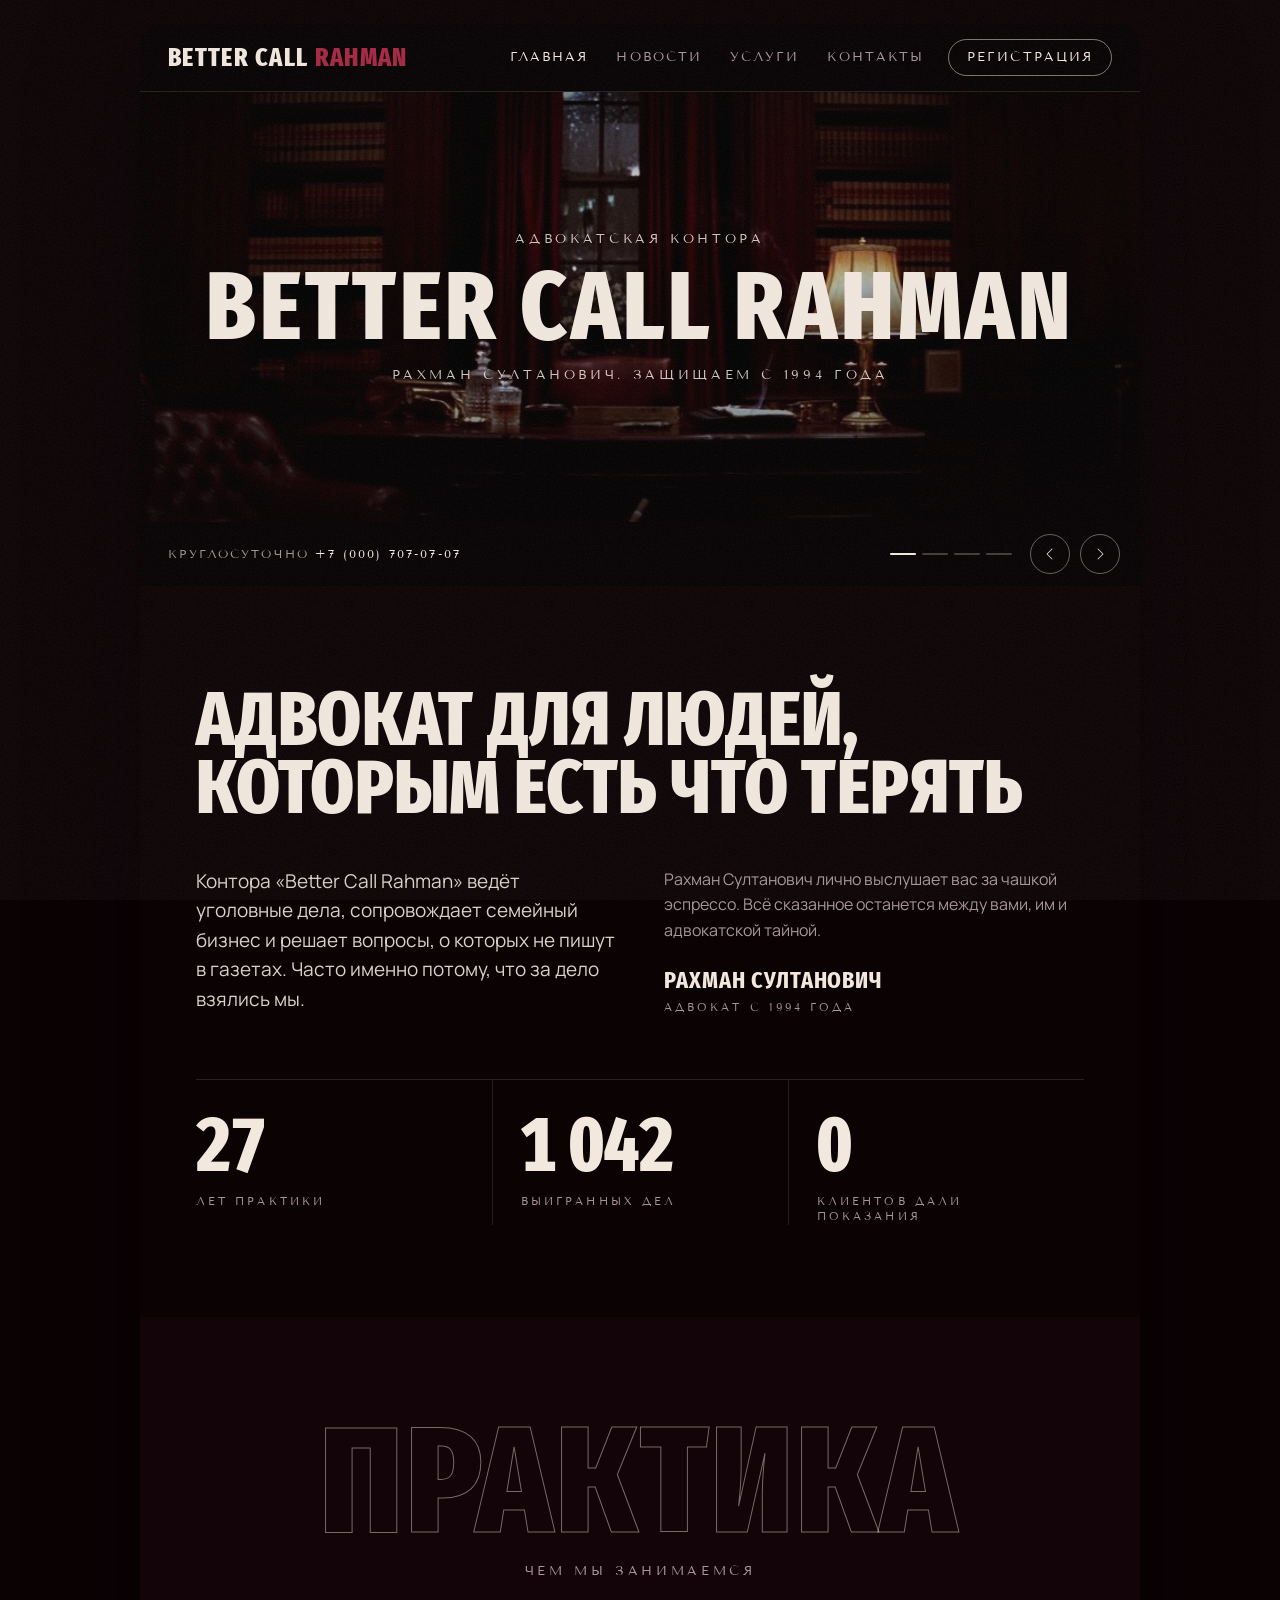
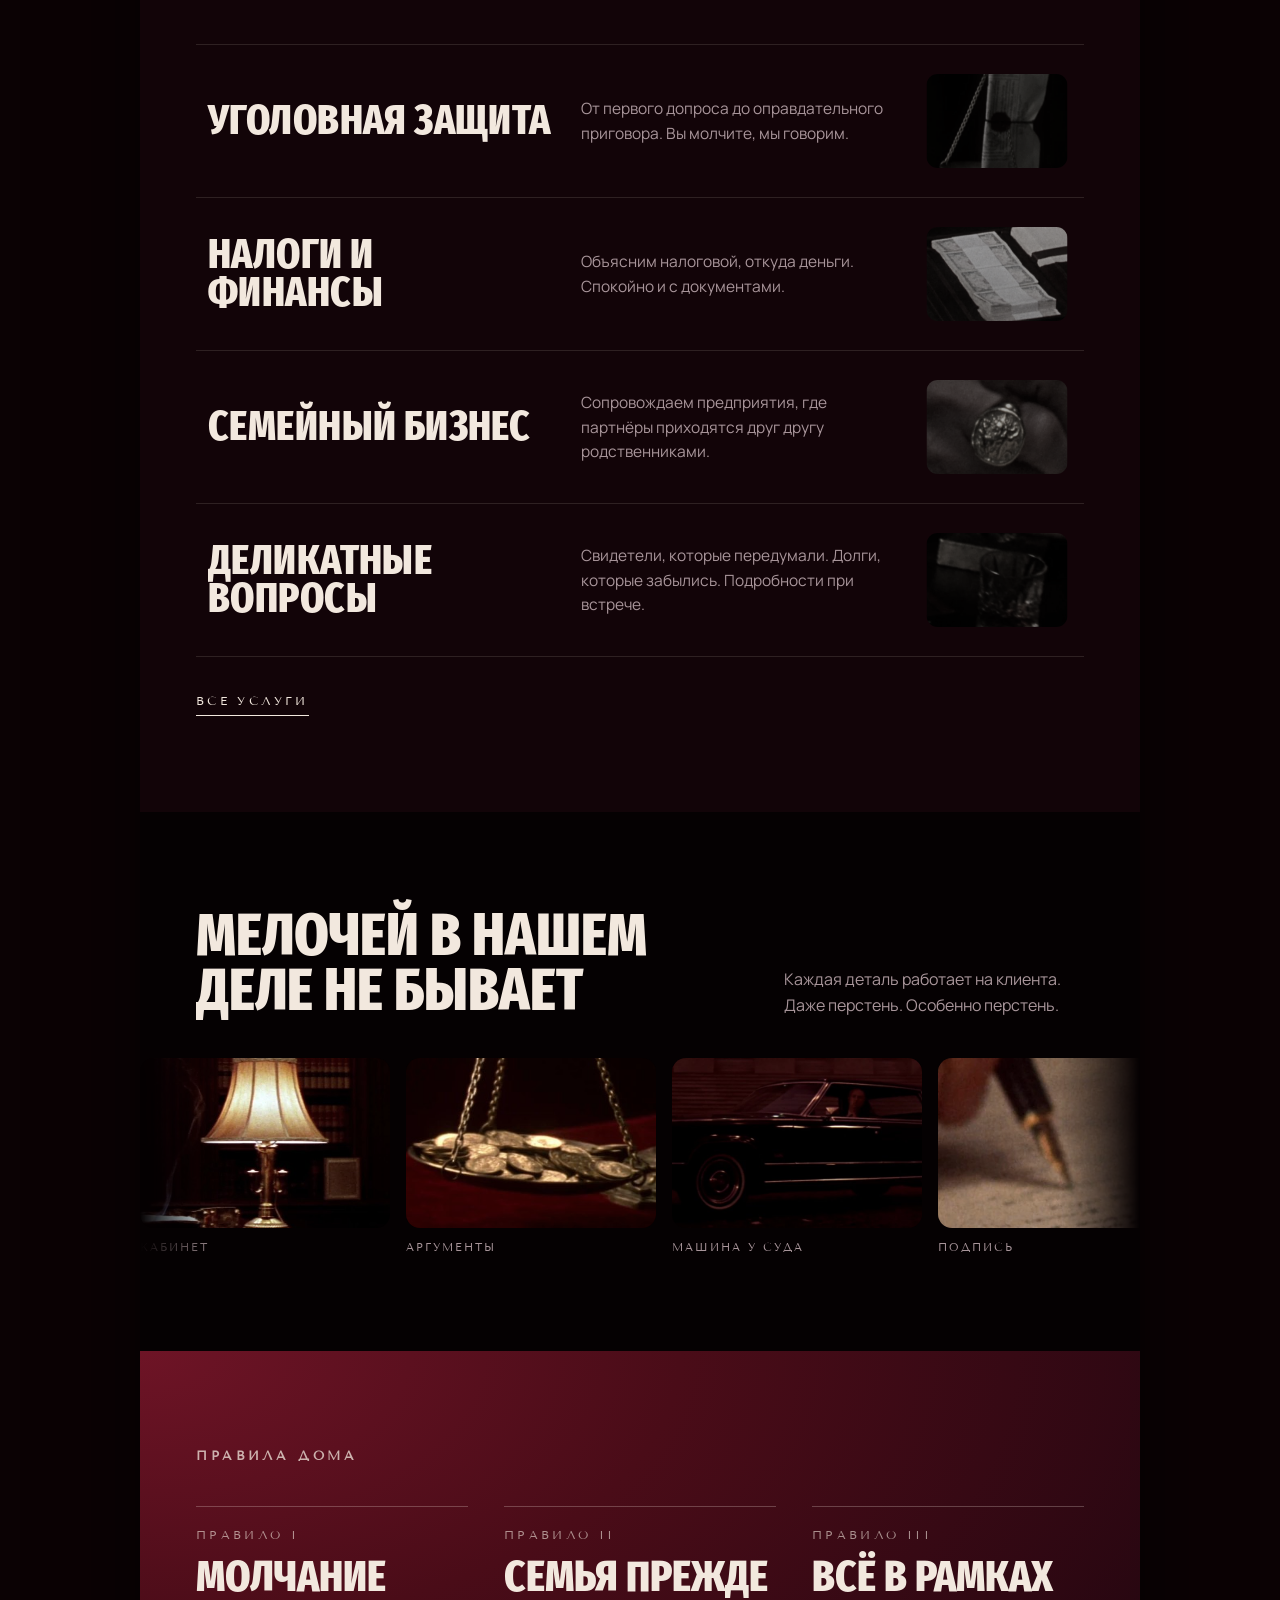
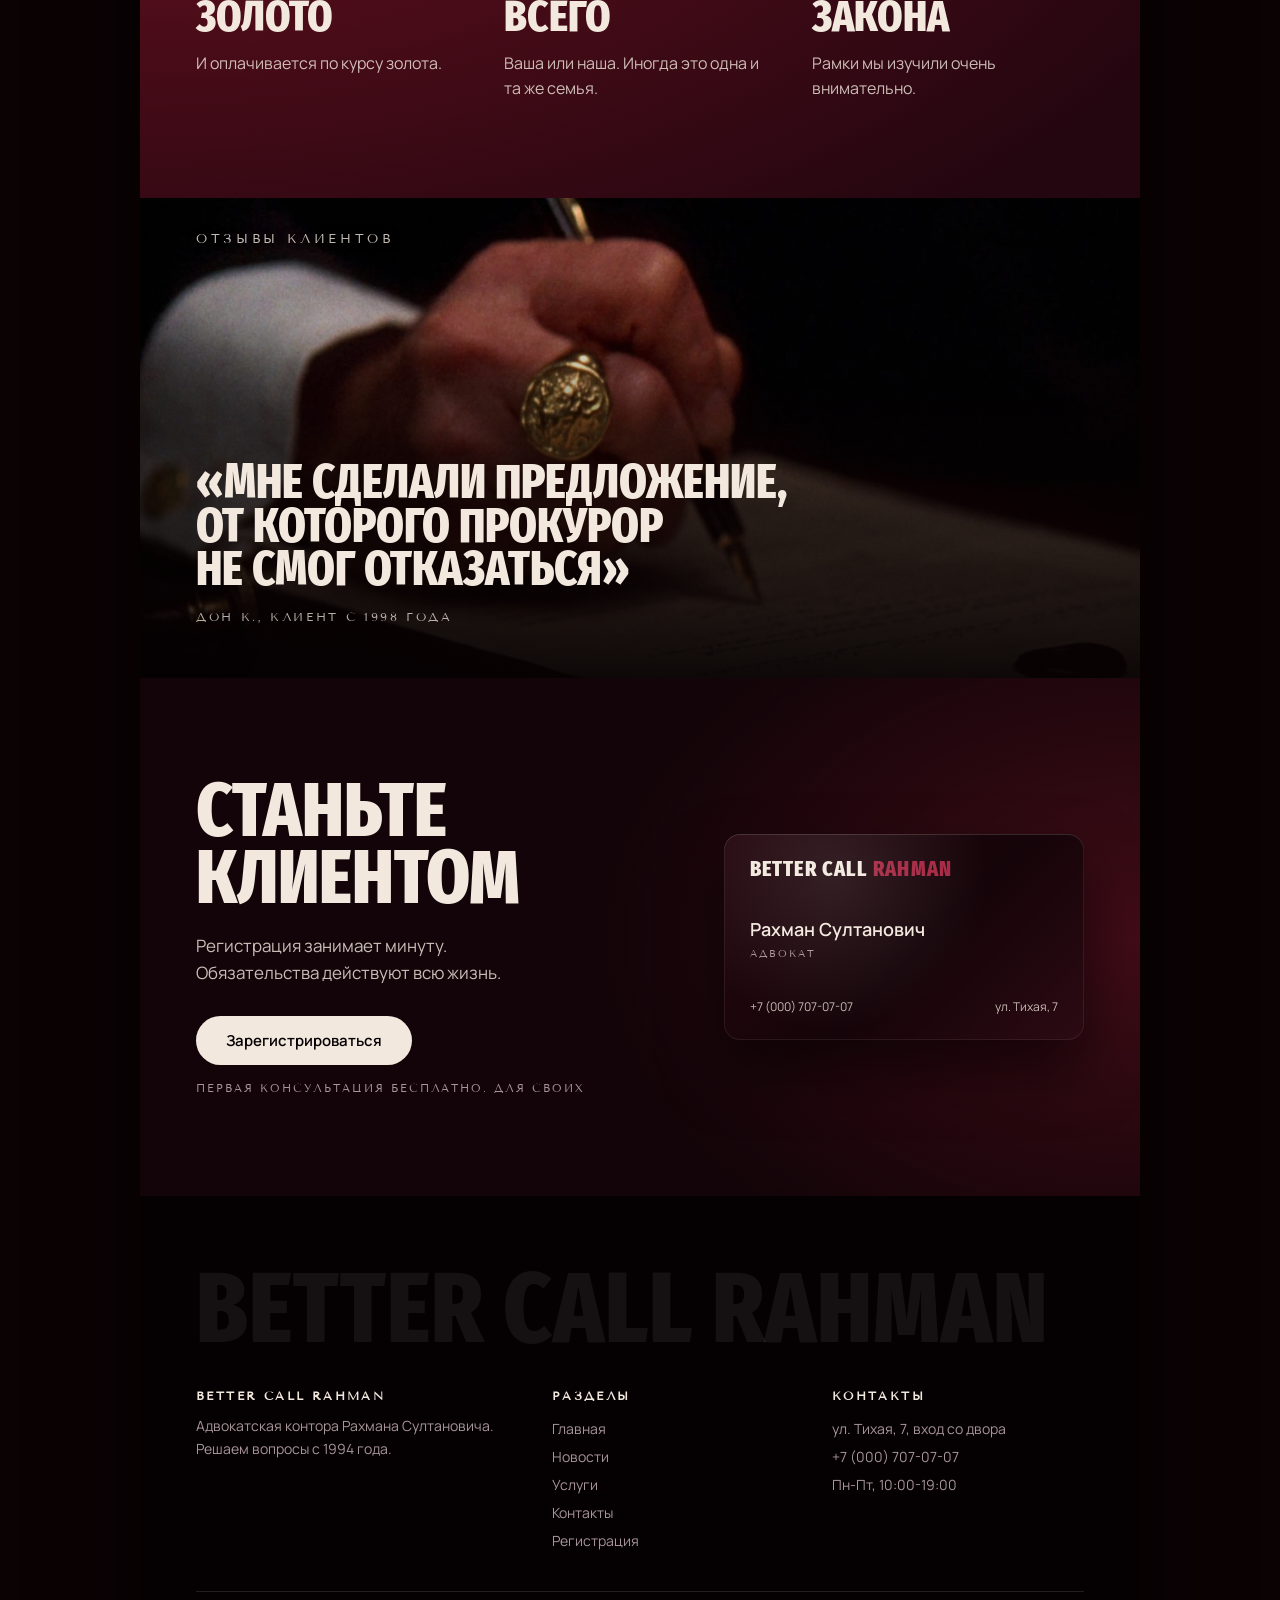
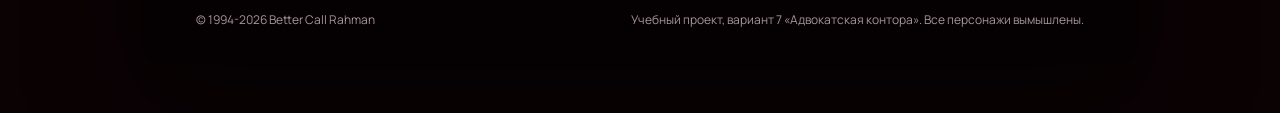
==== commit 44a8c1ed: "Главная в стиле «Кино», но как сайт адвокатской конторы По отзыву: из четырёх концепций ближе всего " ====
--- a/index.html
+++ b/index.html
@@ -5,182 +5,240 @@
   <meta name="viewport" content="width=device-width, initial-scale=1, viewport-fit=cover">
   <title>Better Call Rahman</title>
   <meta name="description" content="Адвокатская контора Рахмана Султановича. Уголовная защита, налоги, семейный бизнес и деликатные вопросы с 1994 года.">
-  <meta name="theme-color" content="#2a0812">
+  <meta name="theme-color" content="#050102">
   <script>document.documentElement.classList.add('js');</script>
   <link rel="preconnect" href="https://fonts.googleapis.com">
   <link rel="preconnect" href="https://fonts.gstatic.com" crossorigin>
-  <link rel="stylesheet" href="https://fonts.googleapis.com/css2?family=Wix+Madefor+Display:wght@400;600&amp;family=Wix+Madefor+Text:wght@400;600&amp;display=swap">
+  <link rel="stylesheet" href="https://fonts.googleapis.com/css2?family=Fira+Sans+Extra+Condensed:wght@700;800&amp;family=Tenor+Sans&amp;family=Manrope:wght@400;500;600&amp;display=swap">
   <link rel="stylesheet" href="css/style.css">
 </head>
 <body>
 
-<a class="skip-link" href="#main">Перейти к содержанию</a>
-
 <div class="page">
 
   <!-- ===== Шапка и меню ===== -->
   <header class="header">
-    <a class="wordmark" href="index.html">Better Call Rahman</a>
+    <a class="logo" href="index.html">Better Call <span>Rahman</span></a>
     <nav aria-label="Главное меню">
       <ul class="nav">
         <li><a href="index.html" aria-current="page">Главная</a></li>
         <li><a href="news.html">Новости</a></li>
         <li><a href="services.html">Услуги</a></li>
         <li><a href="contacts.html">Контакты</a></li>
-        <li><a class="nav__cta" href="register.html">Регистрация</a></li>
+        <li><a class="cta" href="register.html">Регистрация</a></li>
       </ul>
     </nav>
   </header>
 
   <!-- ===== Слайдер ===== -->
   <section class="hero" aria-roledescription="карусель" aria-label="Контора Рахмана Султановича" tabindex="0">
-    <ul class="slides">
-      <li class="slide is-active" style="--origin:55% 50%" aria-roledescription="слайд" aria-label="1 из 4">
-        <div class="slide__media">
-          <img class="slide__img" src="img/slide-office.jpg" srcset="img/slide-office@2x.jpg 2x" width="1000" height="430" alt="Кабинет адвоката ночью: книжные шкафы, кожаное кресло, лампа и виски на столе">
-        </div>
-        <div class="slide__caption">
-          <h2 class="slide__title slide__title--brand mask"><span>Better Call Rahman</span></h2>
-          <p class="slide__text mask"><span>Адвокат Рахман Султанович. Решаем вопросы с 1994 года.</span></p>
-        </div>
-      </li>
-      <li class="slide" style="--origin:72% 40%" aria-roledescription="слайд" aria-label="2 из 4" aria-hidden="true">
-        <div class="slide__media">
-          <img class="slide__img" src="img/slide-lawyer.jpg" srcset="img/slide-lawyer@2x.jpg 2x" width="1000" height="430" alt="Мужчина в тёмном костюме с сигарой стоит спиной в дверном проёме" loading="lazy">
-        </div>
-        <div class="slide__caption">
-          <h2 class="slide__title mask"><span>Он не спрашивает, как это случилось</span></h2>
-          <p class="slide__text mask"><span>Он спрашивает, кто ещё об этом знает.</span></p>
-        </div>
-      </li>
-      <li class="slide" style="--origin:70% 50%" aria-roledescription="слайд" aria-label="3 из 4" aria-hidden="true">
-        <div class="slide__media">
-          <img class="slide__img" src="img/slide-scales.jpg" srcset="img/slide-scales@2x.jpg 2x" width="1000" height="430" alt="Весы правосудия: на одной чаше монеты, на другой документ с сургучной печатью" loading="lazy">
-        </div>
-        <div class="slide__caption">
-          <h2 class="slide__title mask"><span>Весы правосудия очень чувствительны</span></h2>
-          <p class="slide__text mask"><span>Мы знаем, на какую чашу положить аргументы.</span></p>
-        </div>
-      </li>
-      <li class="slide" style="--origin:50% 60%" aria-roledescription="слайд" aria-label="4 из 4" aria-hidden="true">
-        <div class="slide__media">
-          <img class="slide__img" src="img/slide-courthouse.jpg" srcset="img/slide-courthouse@2x.jpg 2x" width="1000" height="430" alt="Здание суда с колоннами вечером, у ступеней стоит чёрный автомобиль" loading="lazy">
-        </div>
-        <div class="slide__caption">
-          <h2 class="slide__title mask"><span>Суд назначен на десять</span></h2>
-          <p class="slide__text mask"><span>Мы приедем к девяти.</span></p>
-        </div>
-      </li>
-    </ul>
-
-    <div class="hero__controls">
-      <div class="hero__progress">
-        <button class="hero__dot" type="button" aria-label="Слайд 1" aria-current="true"><span></span></button>
-        <button class="hero__dot" type="button" aria-label="Слайд 2" aria-current="false"><span></span></button>
-        <button class="hero__dot" type="button" aria-label="Слайд 3" aria-current="false"><span></span></button>
-        <button class="hero__dot" type="button" aria-label="Слайд 4" aria-current="false"><span></span></button>
-      </div>
-      <!-- иконки: Phosphor Icons, caret-left / caret-right, начертание Light -->
-      <button class="hero__btn" type="button" data-slider-prev aria-label="Предыдущий слайд">
-        <svg viewBox="0 0 256 256" fill="currentColor" aria-hidden="true"><path d="M164.24,203.76a6,6,0,1,1-8.48,8.48l-80-80a6,6,0,0,1,0-8.48l80-80a6,6,0,0,1,8.48,8.48L88.49,128Z"/></svg>
-      </button>
-      <button class="hero__btn" type="button" data-slider-next aria-label="Следующий слайд">
-        <svg viewBox="0 0 256 256" fill="currentColor" aria-hidden="true"><path d="M180.24,132.24l-80,80a6,6,0,0,1-8.48-8.48L167.51,128,91.76,52.24a6,6,0,0,1,8.48-8.48l80,80A6,6,0,0,1,180.24,132.24Z"/></svg>
-      </button>
+    <div class="hero__frame">
+      <div class="slide is-active" style="--origin:55% 50%" aria-roledescription="слайд" aria-label="1 из 4">
+        <img class="slide__img" src="img/slide-office.jpg" srcset="img/slide-office@2x.jpg 2x" width="1000" height="430" alt="Кабинет адвоката ночью: книжные шкафы, кожаное кресло, лампа и виски на столе">
+        <div class="slide__caption">
+          <p class="caption__pre caps">Адвокатская контора</p>
+          <h1 class="caption__title poster">Better Call Rahman</h1>
+          <p class="caption__sub caps">Рахман Султанович. Защищаем с 1994 года</p>
+        </div>
+      </div>
+      <div class="slide" style="--origin:72% 40%" aria-roledescription="слайд" aria-label="2 из 4" aria-hidden="true">
+        <img class="slide__img" src="img/slide-lawyer.jpg" srcset="img/slide-lawyer@2x.jpg 2x" width="1000" height="430" alt="Мужчина в тёмном костюме с сигарой стоит спиной в дверном проёме" loading="lazy">
+        <div class="slide__caption">
+          <h2 class="caption__title caption__title--md poster">Он не спрашивает, как это случилось</h2>
+          <p class="caption__text">Он спрашивает, кто ещё об этом знает.</p>
+        </div>
+      </div>
+      <div class="slide" style="--origin:70% 50%" aria-roledescription="слайд" aria-label="3 из 4" aria-hidden="true">
+        <img class="slide__img" src="img/slide-scales.jpg" srcset="img/slide-scales@2x.jpg 2x" width="1000" height="430" alt="Весы правосудия: на одной чаше монеты, на другой документ с сургучной печатью" loading="lazy">
+        <div class="slide__caption">
+          <h2 class="caption__title caption__title--md poster">Весы правосудия очень чувствительны</h2>
+          <p class="caption__text">Мы знаем, на какую чашу положить аргументы.</p>
+        </div>
+      </div>
+      <div class="slide" style="--origin:50% 60%" aria-roledescription="слайд" aria-label="4 из 4" aria-hidden="true">
+        <img class="slide__img" src="img/slide-courthouse.jpg" srcset="img/slide-courthouse@2x.jpg 2x" width="1000" height="430" alt="Здание суда с колоннами вечером, у ступеней стоит чёрный автомобиль" loading="lazy">
+        <div class="slide__caption">
+          <h2 class="caption__title caption__title--md poster">Суд назначен на десять</h2>
+          <p class="caption__text">Мы приедем к девяти.</p>
+        </div>
+      </div>
+    </div>
+
+    <div class="hero__bar">
+      <a class="hero__phone caps" href="tel:+70007070707">Круглосуточно <b>+7 (000) 707-07-07</b></a>
+      <div class="hero__nav">
+        <div class="hero__progress">
+          <button class="hero__dot" type="button" aria-label="Слайд 1" aria-current="true"><span></span></button>
+          <button class="hero__dot" type="button" aria-label="Слайд 2" aria-current="false"><span></span></button>
+          <button class="hero__dot" type="button" aria-label="Слайд 3" aria-current="false"><span></span></button>
+          <button class="hero__dot" type="button" aria-label="Слайд 4" aria-current="false"><span></span></button>
+        </div>
+        <!-- иконки: Phosphor Icons, caret-left / caret-right, начертание Light -->
+        <button class="hero__btn" type="button" data-slider-prev aria-label="Предыдущий слайд">
+          <svg viewBox="0 0 256 256" fill="currentColor" aria-hidden="true"><path d="M164.24,203.76a6,6,0,1,1-8.48,8.48l-80-80a6,6,0,0,1,0-8.48l80-80a6,6,0,0,1,8.48,8.48L88.49,128Z"/></svg>
+        </button>
+        <button class="hero__btn" type="button" data-slider-next aria-label="Следующий слайд">
+          <svg viewBox="0 0 256 256" fill="currentColor" aria-hidden="true"><path d="M180.24,132.24l-80,80a6,6,0,0,1-8.48-8.48L167.51,128,91.76,52.24a6,6,0,0,1,8.48-8.48l80,80A6,6,0,0,1,180.24,132.24Z"/></svg>
+        </button>
+      </div>
     </div>
   </section>
 
-  <main id="main">
+  <main>
 
     <!-- ===== О конторе ===== -->
-    <section class="tile tile--claret intro">
-      <h1>Адвокат для людей, которым есть что терять</h1>
-      <div class="intro__body">
-        <p class="intro__lead">Контора «Better Call Rahman» ведёт уголовные дела, сопровождает семейный бизнес и решает вопросы, о которых не пишут в газетах. Часто именно потому, что за дело взялись мы.</p>
-        <p class="muted">Рахман Султанович лично выслушает вас. Всё сказанное останется между вами, им и адвокатской тайной.</p>
-        <p class="signature">
-          <strong>Рахман Султанович</strong>
-          <span>адвокат с 1994 года</span>
-        </p>
-      </div>
+    <section class="intro">
+      <h2 class="poster">Адвокат для людей, которым есть что терять</h2>
+      <div class="intro__cols">
+        <p class="lead">Контора «Better Call Rahman» ведёт уголовные дела, сопровождает семейный бизнес и решает вопросы, о которых не пишут в газетах. Часто именно потому, что за дело взялись мы.</p>
+        <div>
+          <p class="muted">Рахман Султанович лично выслушает вас за чашкой эспрессо. Всё сказанное останется между вами, им и адвокатской тайной.</p>
+          <p class="sign"><b>Рахман Султанович</b><span class="caps">Адвокат с 1994 года</span></p>
+        </div>
+      </div>
+      <dl class="facts">
+        <div class="fact"><dt class="caps">лет практики</dt><dd data-count="32">32</dd></div>
+        <div class="fact"><dt class="caps">выигранных дел</dt><dd data-count="1214">1&nbsp;214</dd></div>
+        <div class="fact"><dt class="caps">клиентов дали показания</dt><dd>0</dd></div>
+      </dl>
     </section>
 
     <!-- ===== Практика ===== -->
-    <section class="tile tile--claret-2">
-      <div class="practice">
-        <div class="photo">
-          <img src="img/briefcase.jpg" width="760" height="760" alt="Открытый кожаный портфель с пачками денег и папкой дела" loading="lazy">
-        </div>
-        <div>
-          <h2 class="display">Чем мы занимаемся</h2>
-          <ul class="services">
-            <li class="service">
-              <h3>Уголовная защита</h3>
-              <p>От первого допроса до оправдательного приговора. Вы молчите, мы говорим.</p>
-            </li>
-            <li class="service">
-              <h3>Налоги и финансы</h3>
-              <p>Объясним налоговой, откуда деньги. Спокойно и с документами.</p>
-            </li>
-            <li class="service">
-              <h3>Семейный бизнес</h3>
-              <p>Сопровождаем предприятия, где партнёры приходятся друг другу родственниками.</p>
-            </li>
-            <li class="service">
-              <h3>Деликатные вопросы</h3>
-              <p>Свидетели, которые передумали. Долги, которые забылись. Подробности при встрече.</p>
-            </li>
-          </ul>
-          <a class="text-link" href="services.html">Все услуги</a>
-        </div>
-      </div>
-    </section>
-
-    <!-- ===== Цифры одной фразой ===== -->
-    <section class="tile tile--claret facts" aria-label="Контора в цифрах">
-      <p class="facts__text" data-words>За 32 года мы выиграли 1&nbsp;214 дел. Закрыли 97 процентов из них, некоторые навсегда. И ни один наш клиент не дал показаний.</p>
+    <section class="practice">
+      <div class="practice__head">
+        <h2 class="outline poster">Практика</h2>
+        <p class="practice__sub caps">Чем мы занимаемся</p>
+      </div>
+      <ul class="services" data-services>
+        <li class="service" style="--i:0">
+          <h3 class="poster">Уголовная защита</h3>
+          <p>От первого допроса до оправдательного приговора. Вы молчите, мы говорим.</p>
+          <img src="img/details/document.jpg" width="440" height="480" alt="Документ с сургучной печатью" loading="lazy">
+        </li>
+        <li class="service" style="--i:1">
+          <h3 class="poster">Налоги и финансы</h3>
+          <p>Объясним налоговой, откуда деньги. Спокойно и с документами.</p>
+          <img src="img/details/cash.jpg" width="480" height="320" alt="Пачки денег в портфеле" loading="lazy">
+        </li>
+        <li class="service" style="--i:2">
+          <h3 class="poster">Семейный бизнес</h3>
+          <p>Сопровождаем предприятия, где партнёры приходятся друг другу родственниками.</p>
+          <img src="img/details/ring.jpg" width="440" height="440" alt="Золотой перстень" loading="lazy">
+        </li>
+        <li class="service" style="--i:3">
+          <h3 class="poster">Деликатные вопросы</h3>
+          <p>Свидетели, которые передумали. Долги, которые забылись. Подробности при встрече.</p>
+          <img src="img/details/glass.jpg" width="400" height="440" alt="Стакан виски и сигара" loading="lazy">
+        </li>
+      </ul>
+      <a class="more caps" href="services.html">Все услуги</a>
+    </section>
+
+    <!-- ===== Лента деталей ===== -->
+    <section class="gallery" aria-label="Детали">
+      <div class="gallery__head">
+        <h2 class="poster">Мелочей в нашем деле не бывает</h2>
+        <p>Каждая деталь работает на клиента. Даже перстень. Особенно перстень.</p>
+      </div>
+      <div class="strip">
+        <ul class="reel">
+          <li><figure><img src="img/details/lamp.jpg" alt="Лампа в кабинете"><figcaption class="caps">Кабинет</figcaption></figure></li>
+          <li><figure><img src="img/details/coins.jpg" alt="Монеты на весах"><figcaption class="caps">Аргументы</figcaption></figure></li>
+          <li><figure><img src="img/details/car.jpg" alt="Чёрный автомобиль у суда"><figcaption class="caps">Машина у суда</figcaption></figure></li>
+          <li><figure><img src="img/details/nib.jpg" alt="Перо ручки над договором"><figcaption class="caps">Подпись</figcaption></figure></li>
+          <li><figure><img src="img/details/decanter.jpg" alt="Графин и стакан на столе"><figcaption class="caps">Для переговоров</figcaption></figure></li>
+          <li><figure><img src="img/details/seal.jpg" alt="Сургучная печать на договоре"><figcaption class="caps">Печать</figcaption></figure></li>
+          <li><figure><img src="img/briefcase.jpg" alt="Открытый портфель"><figcaption class="caps">Портфель</figcaption></figure></li>
+          <li><figure><img src="img/details/cigar.jpg" alt="Сигара в пепельнице"><figcaption class="caps">Пауза</figcaption></figure></li>
+          <li aria-hidden="true"><figure><img src="img/details/lamp.jpg" alt=""><figcaption class="caps">Кабинет</figcaption></figure></li>
+          <li aria-hidden="true"><figure><img src="img/details/coins.jpg" alt=""><figcaption class="caps">Аргументы</figcaption></figure></li>
+          <li aria-hidden="true"><figure><img src="img/details/car.jpg" alt=""><figcaption class="caps">Машина у суда</figcaption></figure></li>
+          <li aria-hidden="true"><figure><img src="img/details/nib.jpg" alt=""><figcaption class="caps">Подпись</figcaption></figure></li>
+          <li aria-hidden="true"><figure><img src="img/details/decanter.jpg" alt=""><figcaption class="caps">Для переговоров</figcaption></figure></li>
+          <li aria-hidden="true"><figure><img src="img/details/seal.jpg" alt=""><figcaption class="caps">Печать</figcaption></figure></li>
+          <li aria-hidden="true"><figure><img src="img/briefcase.jpg" alt=""><figcaption class="caps">Портфель</figcaption></figure></li>
+          <li aria-hidden="true"><figure><img src="img/details/cigar.jpg" alt=""><figcaption class="caps">Пауза</figcaption></figure></li>
+        </ul>
+      </div>
     </section>
 
     <!-- ===== Правила дома ===== -->
-    <section class="tile tile--claret-2 rules">
-      <h2 class="display">Правила дома</h2>
-      <ul>
-        <li>Молчание золото. <span>Оплачивается по курсу золота.</span></li>
-        <li>Семья прежде всего. <span>Ваша или наша, иногда это одна семья.</span></li>
-        <li>Всё в рамках закона. <span>Рамки мы изучили очень внимательно.</span></li>
-        <li>Статья 51 Конституции. <span>Наша любимая.</span></li>
-      </ul>
-    </section>
-
-    <!-- ===== Отзыв ===== -->
-    <section class="tile tile--velvet quote" aria-label="Отзыв клиента">
-      <figure>
-        <blockquote>«Мне сделали предложение, от которого прокурор не смог отказаться»</blockquote>
-        <figcaption>Дон К., клиент с 1998 года</figcaption>
-      </figure>
+    <section class="rules">
+      <h2 class="rules__label caps">Правила дома</h2>
+      <ol>
+        <li class="rule">
+          <span class="rule__num caps">Правило I</span>
+          <h3 class="poster">Молчание золото</h3>
+          <p>И оплачивается по курсу золота.</p>
+        </li>
+        <li class="rule">
+          <span class="rule__num caps">Правило II</span>
+          <h3 class="poster">Семья прежде всего</h3>
+          <p>Ваша или наша. Иногда это одна и та же семья.</p>
+        </li>
+        <li class="rule">
+          <span class="rule__num caps">Правило III</span>
+          <h3 class="poster">Всё в рамках закона</h3>
+          <p>Рамки мы изучили очень внимательно.</p>
+        </li>
+      </ol>
+    </section>
+
+    <!-- ===== Отзывы ===== -->
+    <section class="scene" data-scene aria-label="Отзывы клиентов">
+      <img src="img/signature.jpg" width="1712" height="760" alt="Рука с золотым перстнем подписывает договор" loading="lazy">
+      <p class="scene__label caps">Отзывы клиентов</p>
+      <div class="quotes" data-quotes>
+        <figure class="quote is-active">
+          <blockquote class="poster">«Мне сделали предложение, от которого прокурор не смог отказаться»</blockquote>
+          <figcaption class="caps">Дон К., клиент с 1998 года</figcaption>
+        </figure>
+        <figure class="quote">
+          <blockquote class="poster">«Меня не было на месте преступления. Рахман Султанович это доказал»</blockquote>
+          <figcaption class="caps">Имя изменено по просьбе клиента</figcaption>
+        </figure>
+        <figure class="quote">
+          <blockquote class="poster">«Когда судья спросил, кто мой адвокат, в зале стало тихо»</blockquote>
+          <figcaption class="caps">Т. Б., предприниматель</figcaption>
+        </figure>
+      </div>
     </section>
 
     <!-- ===== Регистрация ===== -->
-    <section class="tile tile--claret join">
-      <div class="photo">
-        <img src="img/signature.jpg" width="1712" height="760" alt="Рука с золотым перстнем подписывает договор перьевой ручкой" loading="lazy">
-      </div>
-      <h2 class="display">Станьте клиентом</h2>
-      <p>Регистрация занимает минуту. Обязательства действуют всю жизнь.</p>
-      <a class="btn" href="register.html">Зарегистрироваться</a>
+    <section class="join">
+      <div class="join__text">
+        <h2 class="poster">Станьте клиентом</h2>
+        <p>Регистрация занимает минуту. Обязательства действуют всю жизнь.</p>
+        <a class="btn" href="register.html">Зарегистрироваться</a>
+        <small class="caps">Первая консультация бесплатно. Для своих</small>
+      </div>
+      <div class="card-wrap" data-card>
+        <div class="bcard">
+          <span class="bcard__logo">Better Call <span>Rahman</span></span>
+          <div>
+            <p class="bcard__name">Рахман Султанович</p>
+            <p class="bcard__role caps">Адвокат</p>
+          </div>
+          <div class="bcard__contacts">
+            <span>+7 (000) 707-07-07</span>
+            <span>ул. Тихая, 7</span>
+          </div>
+        </div>
+      </div>
     </section>
 
   </main>
 
   <!-- ===== Подвал ===== -->
   <footer class="footer">
-    <div class="footer__top">
-      <div class="footer__about">
-        <a class="wordmark" href="index.html">Better Call Rahman</a>
+    <div class="footer__word poster" aria-hidden="true">Better Call Rahman</div>
+    <div class="footer__grid">
+      <div>
+        <h3 class="caps">Better Call Rahman</h3>
         <p>Адвокатская контора Рахмана Султановича. Решаем вопросы с 1994 года.</p>
       </div>
       <nav aria-label="Разделы сайта">
-        <h2>Разделы</h2>
+        <h3 class="caps">Разделы</h3>
         <ul>
           <li><a href="index.html">Главная</a></li>
           <li><a href="news.html">Новости</a></li>
@@ -190,17 +248,17 @@
         </ul>
       </nav>
       <div>
-        <h2>Контакты</h2>
-        <address>
-          <span>ул. Тихая, 7, вход со двора</span>
-          <a href="tel:+70007070707">+7 (000) 707-07-07</a>
-          <span>Пн-Пт, 10:00-19:00</span>
-        </address>
+        <h3 class="caps">Контакты</h3>
+        <ul>
+          <li>ул. Тихая, 7, вход со двора</li>
+          <li><a href="tel:+70007070707">+7 (000) 707-07-07</a></li>
+          <li>Пн-Пт, 10:00-19:00</li>
+        </ul>
       </div>
     </div>
     <div class="footer__legal">
       <span>© 1994-2026 Better Call Rahman</span>
-      <span>Учебный проект, вариант 7 «Адвокатская контора». Все персонажи и события вымышлены.</span>
+      <span>Учебный проект, вариант 7 «Адвокатская контора». Все персонажи вымышлены.</span>
     </div>
   </footer>
 
--- a/css/style.css
+++ b/css/style.css
@@ -1,41 +1,28 @@
 /* ==========================================================
    Better Call Rahman. Адвокатская контора Рахмана Султановича.
-
-   Дизайн собран по скиллам frontend-design (Anthropic),
-   design-taste-frontend и high-end-visual-design (Taste Skill)
-   и дизайн-системе Apple (.claude/design-references).
-
-   Принципы:
-   - фотография главная, интерфейс не спорит с ней;
-   - блоки идут встык, раздел отделяет смена оттенка бордо;
-   - один акцент для действий: светлая «кость»;
-   - скругления по правилу: страница 28px, фото 18px, кнопки пилюлей;
-   - движение только там, где оно что-то сообщает.
+   Настроение старого кино про мафию, но это сайт конторы:
+   тёмное бордо, афишные заголовки, зерно, медленные кадры.
    ========================================================== */
 
 :root {
   color-scheme: dark;
 
-  --backdrop: #14030a;
-  --claret: #2a0812;
-  --claret-2: #330a17;
-  --velvet: #5b1226;
-  --deep: #1c050c;
-  --bone: #f3ebe4;
-  --mist: #c9a7ad;
-  --line: rgba(243, 235, 228, .12);
-
-  --font-display: "Wix Madefor Display", system-ui, -apple-system, "Segoe UI", sans-serif;
-  --font-text: "Wix Madefor Text", system-ui, -apple-system, "Segoe UI", sans-serif;
-
-  --ease: cubic-bezier(.32, .72, 0, 1);
-  --ease-soft: cubic-bezier(.16, 1, .3, 1);
-
-  --page-width: 1000px;
-  --radius-page: 28px;
-  --radius-media: 18px;
-  --pad-x: 72px;
-  --pad-y: 104px;
+  --void: #050102;
+  --night: #0b0204;
+  --reel: #120408;
+  --wine: #7a1629;
+  --wine-bright: #a52641;
+  --velvet: #4a0c18;
+  --bone: #f2e8de;
+  --muted: #a8959a;
+  --line: rgba(242, 232, 222, .12);
+
+  --f-poster: "Fira Sans Extra Condensed", "Arial Narrow", sans-serif;
+  --f-caps: "Tenor Sans", "Trebuchet MS", sans-serif;
+  --f-text: "Manrope", system-ui, -apple-system, "Segoe UI", sans-serif;
+
+  --ease: cubic-bezier(.16, 1, .3, 1);
+  --pad-x: 56px;
 }
 
 *,
@@ -51,23 +38,22 @@
 body {
   margin: 0;
   padding-block: 24px 48px;
-  font-family: var(--font-text);
-  font-size: 17px;
-  line-height: 1.55;
-  letter-spacing: -.01em;
+  font-family: var(--f-text);
+  font-size: 16px;
+  line-height: 1.6;
   color: var(--bone);
-  background: var(--backdrop);
+  background: var(--night);
   -webkit-font-smoothing: antialiased;
 }
 
-/* плёночное зерно поверх всего, как на кадрах в слайдере */
+/* зерно плёнки поверх страницы */
 body::after {
   content: "";
   position: fixed;
   inset: 0;
   z-index: 30;
   pointer-events: none;
-  opacity: .06;
+  opacity: .08;
   background-image: url("data:image/svg+xml,%3Csvg xmlns='http://www.w3.org/2000/svg' width='200' height='200'%3E%3Cfilter id='n'%3E%3CfeTurbulence type='fractalNoise' baseFrequency='.9' numOctaves='2' stitchTiles='stitch'/%3E%3C/filter%3E%3Crect width='100%25' height='100%25' filter='url(%23n)'/%3E%3C/svg%3E");
 }
 
@@ -78,85 +64,84 @@
 
 a {
   color: inherit;
-}
-
-:focus-visible {
-  outline: 2px solid var(--bone);
-  outline-offset: 3px;
 }
 
 h1,
 h2,
 h3,
 p,
+figure,
 blockquote,
-figure {
+dl,
+dd,
+ol,
+ul {
   margin: 0;
 }
 
-.skip-link {
-  position: absolute;
-  left: 16px;
-  top: -60px;
-  z-index: 40;
-  padding: 10px 16px;
-  border-radius: 999px;
-  background: var(--bone);
-  color: var(--claret);
-  font-weight: 600;
-  text-decoration: none;
-}
-
-.skip-link:focus {
-  top: 16px;
+:focus-visible {
+  outline: 2px solid var(--bone);
+  outline-offset: 3px;
+}
+
+.caps {
+  font-family: var(--f-caps);
+  font-size: 13px;
+  line-height: 1.4;
+  letter-spacing: .28em;
+  text-transform: uppercase;
+}
+
+.poster {
+  font-family: var(--f-poster);
+  font-weight: 800;
+  line-height: .9;
+  text-transform: uppercase;
 }
 
 /* ---------- Основной блок: 1000px по центру ---------- */
 
 .page {
-  width: var(--page-width);
+  width: 1000px;
   margin: 0 auto;
-  border-radius: var(--radius-page);
+  border-radius: 22px;
   overflow: clip;
-  background: var(--claret);
-  box-shadow: 0 40px 100px rgba(8, 1, 3, .6);
+  background: var(--reel);
+  box-shadow: 0 40px 100px rgba(0, 0, 0, .6);
 }
 
 /* ---------- Шапка ---------- */
 
 .header {
-  position: sticky;
-  top: env(safe-area-inset-top, 0px);
-  z-index: 20;
   display: flex;
   align-items: center;
   justify-content: space-between;
-  gap: 24px;
-  height: 64px;
-  padding: 0 24px 0 32px;
-  background: rgba(42, 8, 18, .8);
-  -webkit-backdrop-filter: saturate(160%) blur(20px);
-  backdrop-filter: saturate(160%) blur(20px);
-  box-shadow: 0 1px 0 var(--line);
-  animation: fade 1s var(--ease-soft) both;
-}
-
-.wordmark {
-  font-family: var(--font-display);
-  font-size: 17px;
-  font-weight: 600;
-  letter-spacing: -.02em;
+  gap: 20px;
+  height: 68px;
+  padding: 0 28px;
+  background: var(--void);
+  border-bottom: 1px solid var(--line);
+}
+
+.logo {
+  font-family: var(--f-poster);
+  font-size: 26px;
+  font-weight: 800;
   line-height: 1;
-  color: var(--bone);
+  letter-spacing: .05em;
+  text-transform: uppercase;
   text-decoration: none;
   white-space: nowrap;
+}
+
+.logo span {
+  color: var(--wine-bright);
 }
 
 .nav {
   display: flex;
   align-items: center;
-  gap: 2px;
-  margin: 0;
+  gap: 4px;
   padding: 0;
   list-style: none;
 }
@@ -164,10 +149,12 @@
 .nav a {
   display: inline-block;
   padding: 8px 12px;
-  border-radius: 999px;
-  font-size: 14px;
-  line-height: 1.3;
-  color: var(--mist);
+  font-family: var(--f-caps);
+  font-size: 13px;
+  line-height: 1;
+  letter-spacing: .16em;
+  text-transform: uppercase;
+  color: var(--muted);
   text-decoration: none;
   transition: color .5s var(--ease);
 }
@@ -177,43 +164,31 @@
   color: var(--bone);
 }
 
-.nav a[aria-current="page"] {
-  font-weight: 600;
-}
-
-.nav .nav__cta {
-  margin-left: 12px;
-  padding: 9px 18px;
-  font-weight: 600;
-  color: var(--claret);
+.nav .cta {
+  margin-left: 8px;
+  padding: 11px 18px;
+  border: 1px solid rgba(242, 232, 222, .5);
+  border-radius: 999px;
+  color: var(--bone);
+  transition: background-color .5s var(--ease), color .5s var(--ease);
+}
+
+.nav .cta:hover {
+  color: var(--void);
   background: var(--bone);
-  transition: background-color .5s var(--ease), transform .3s var(--ease);
-}
-
-.nav .nav__cta:hover {
-  color: var(--claret);
-  background: #fff;
-}
-
-.nav .nav__cta:active {
-  transform: scale(.97);
 }
 
 /* ---------- Слайдер ---------- */
 
 .hero {
+  position: relative;
+  background: var(--void);
+}
+
+.hero__frame {
   position: relative;
   height: 430px;
   overflow: hidden;
-  background: var(--deep);
-}
-
-.slides {
-  position: absolute;
-  inset: 0;
-  margin: 0;
-  padding: 0;
-  list-style: none;
 }
 
 .slide {
@@ -221,39 +196,28 @@
   inset: 0;
   opacity: 0;
   visibility: hidden;
-  transition: opacity 1.6s var(--ease-soft), visibility 0s linear 1.6s;
+  transition: opacity 1.8s var(--ease), visibility 0s linear 1.8s;
 }
 
 .slide.is-active {
   z-index: 1;
   opacity: 1;
   visibility: visible;
-  transition: opacity 1.6s var(--ease-soft), visibility 0s;
-}
-
-.slide__media {
-  position: absolute;
-  inset: 0;
-  overflow: hidden;
-}
-
-/* первый кадр при загрузке наводится на резкость */
-.slide:first-child .slide__media {
-  animation: focus-in 2.4s var(--ease-soft) both;
+  transition: opacity 1.8s var(--ease), visibility 0s;
 }
 
 .slide__img {
   width: 100%;
   height: 100%;
   object-fit: cover;
-  transform: scale(1.03);
-  transform-origin: var(--origin, 60% 50%);
+  transform: scale(1.04);
+  transform-origin: var(--origin, 50% 50%);
 }
 
 /* медленный наезд камеры; уходящий кадр доигрывает движение */
 .slide.is-active .slide__img,
 .slide.is-leaving .slide__img {
-  animation: ken-burns 10s linear both;
+  animation: kb 11s linear both;
 }
 
 .slide::after {
@@ -261,69 +225,91 @@
   position: absolute;
   inset: 0;
   background:
-    linear-gradient(90deg, rgba(28, 5, 12, .82) 0%, rgba(28, 5, 12, .4) 45%, rgba(28, 5, 12, 0) 75%),
-    linear-gradient(0deg, rgba(28, 5, 12, .7) 0%, rgba(28, 5, 12, 0) 45%);
+    radial-gradient(ellipse at center, rgba(5, 1, 2, .1) 30%, rgba(5, 1, 2, .78) 100%),
+    linear-gradient(0deg, rgba(5, 1, 2, .5), rgba(5, 1, 2, 0) 55%);
 }
 
 .slide__caption {
   position: absolute;
-  z-index: 1;
-  left: 56px;
-  right: 56px;
-  bottom: 52px;
+  z-index: 2;
+  inset: 0;
   display: grid;
-  gap: 12px;
-}
-
-/* текст поднимается из-под невидимой кромки, как занавес */
-.mask {
-  overflow: hidden;
-  padding-bottom: .14em;
-}
-
-.mask > span {
-  display: block;
-  transform: translateY(110%);
-}
-
-.slide.is-active .mask > span {
-  animation: lift 1.4s var(--ease-soft) .35s both;
-}
-
-.slide.is-active .mask + .mask > span {
-  animation-delay: .6s;
-}
-
-.slide.is-leaving .mask > span {
-  transform: none;
-}
-
-.slide__title {
-  font-family: var(--font-display);
-  font-size: 52px;
-  font-weight: 600;
-  line-height: 1.04;
-  letter-spacing: -.035em;
+  place-content: center;
+  justify-items: center;
+  gap: 16px;
+  padding: 0 48px;
+  text-align: center;
+}
+
+.caption__pre,
+.caption__sub {
+  color: rgba(242, 232, 222, .85);
+}
+
+.caption__title {
+  font-size: 96px;
+  letter-spacing: .04em;
+  text-shadow: 0 6px 40px rgba(0, 0, 0, .6);
+}
+
+.caption__title--md {
+  max-width: 11em;
+  font-size: 70px;
+  letter-spacing: .02em;
   text-wrap: balance;
 }
 
-.slide__title--brand {
-  font-size: 76px;
-  letter-spacing: -.045em;
-}
-
-.slide__text {
-  max-width: 30em;
-  font-size: 19px;
-  line-height: 1.45;
-  color: rgba(243, 235, 228, .8);
-}
-
-.hero__controls {
-  position: absolute;
-  z-index: 2;
-  right: 40px;
-  bottom: 48px;
+.caption__text {
+  font-size: 18px;
+  font-weight: 500;
+  line-height: 1.4;
+  color: rgba(242, 232, 222, .85);
+}
+
+/* заставка первого кадра и появление подписей */
+.slide.is-active .caption__pre {
+  animation: fade 1.6s var(--ease) .3s both;
+}
+
+.slide.is-active .caption__title {
+  animation: title-in 2.8s var(--ease) .7s both;
+}
+
+.slide.is-active .caption__sub {
+  animation: fade 1.6s var(--ease) 2.5s both;
+}
+
+.slide.is-active .caption__title--md {
+  animation: rise 1.6s var(--ease) .5s both;
+}
+
+.slide.is-active .caption__text {
+  animation: rise 1.6s var(--ease) .9s both;
+}
+
+.hero__bar {
+  display: flex;
+  align-items: center;
+  justify-content: space-between;
+  gap: 16px;
+  height: 64px;
+  padding: 0 20px 0 28px;
+}
+
+.hero__phone {
+  color: rgba(242, 232, 222, .65);
+  font-size: 12px;
+  letter-spacing: .18em;
+  text-decoration: none;
+  white-space: nowrap;
+}
+
+.hero__phone b {
+  font-weight: 400;
+  color: var(--bone);
+}
+
+.hero__nav {
   display: flex;
   align-items: center;
   gap: 10px;
@@ -332,12 +318,12 @@
 .hero__progress {
   display: flex;
   gap: 6px;
-  margin-right: 10px;
+  margin-right: 8px;
 }
 
 .hero__dot {
   position: relative;
-  width: 22px;
+  width: 26px;
   height: 20px;
   padding: 0;
   border: 0;
@@ -357,7 +343,7 @@
 }
 
 .hero__dot::before {
-  background: rgba(243, 235, 228, .3);
+  background: rgba(242, 232, 222, .25);
 }
 
 .hero__dot span {
@@ -369,19 +355,20 @@
 .hero__btn {
   display: grid;
   place-items: center;
-  width: 44px;
-  height: 44px;
+  width: 40px;
+  height: 40px;
   padding: 0;
-  border: 0;
+  border: 1px solid rgba(242, 232, 222, .4);
   border-radius: 50%;
   color: var(--bone);
-  background: rgba(243, 235, 228, .14);
+  background: transparent;
   cursor: pointer;
-  transition: background-color .5s var(--ease), transform .3s var(--ease);
+  transition: background-color .5s var(--ease), color .5s var(--ease), transform .3s var(--ease);
 }
 
 .hero__btn:hover {
-  background: rgba(243, 235, 228, .26);
+  color: var(--void);
+  background: var(--bone);
 }
 
 .hero__btn:active {
@@ -389,336 +376,556 @@
 }
 
 .hero__btn svg {
-  width: 18px;
-  height: 18px;
-}
-
-/* ---------- Разделы идут встык, их отделяет смена оттенка ---------- */
-
-.tile {
-  padding: var(--pad-y) var(--pad-x);
-}
-
-.tile--claret {
-  background: var(--claret);
-}
-
-.tile--claret-2 {
-  background: var(--claret-2);
-}
-
-.tile--velvet {
-  background: var(--velvet);
-}
-
-.display {
-  font-family: var(--font-display);
-  font-size: 44px;
-  font-weight: 600;
-  line-height: 1.08;
-  letter-spacing: -.03em;
-  text-wrap: balance;
+  width: 16px;
+  height: 16px;
+}
+
+/* ---------- О конторе ---------- */
+
+.intro {
+  padding: 100px var(--pad-x) 92px;
+  background: var(--night);
+}
+
+.intro h2 {
+  max-width: 12em;
+  font-size: 76px;
+  letter-spacing: .005em;
+}
+
+.intro__cols {
+  display: grid;
+  grid-template-columns: repeat(2, minmax(0, 1fr));
+  gap: 48px;
+  margin-top: 44px;
+}
+
+.lead {
+  font-size: 19px;
+  line-height: 1.55;
+  color: rgba(242, 232, 222, .9);
 }
 
 .muted {
-  color: var(--mist);
-}
-
-.text-link {
-  font-weight: 600;
-  color: var(--bone);
+  color: var(--muted);
+}
+
+.sign {
+  display: grid;
+  gap: 8px;
+  margin-top: 24px;
+}
+
+.sign b {
+  font-family: var(--f-poster);
+  font-size: 24px;
+  font-weight: 700;
+  line-height: 1;
+  letter-spacing: .04em;
+  text-transform: uppercase;
+}
+
+.sign span {
+  font-size: 11px;
+  color: var(--muted);
+}
+
+.facts {
+  display: grid;
+  grid-template-columns: repeat(3, minmax(0, 1fr));
+  margin-top: 64px;
+  border-top: 1px solid var(--line);
+}
+
+.fact {
+  display: flex;
+  flex-direction: column-reverse;
+  justify-content: flex-end;
+  gap: 10px;
+  padding: 28px 24px 0 0;
+}
+
+.fact + .fact {
+  padding-left: 28px;
+  border-left: 1px solid var(--line);
+}
+
+.fact dd {
+  font-family: var(--f-poster);
+  font-size: 76px;
+  font-weight: 800;
+  line-height: 1;
+  font-variant-numeric: tabular-nums;
+}
+
+.fact dt {
+  font-size: 11px;
+  color: var(--muted);
+}
+
+/* ---------- Практика ---------- */
+
+.practice {
+  padding: 104px var(--pad-x) 96px;
+  background: var(--reel);
+}
+
+.practice__head {
+  text-align: center;
+}
+
+.outline {
+  font-size: 150px;
+  line-height: .82;
+  letter-spacing: .02em;
+  color: transparent;
+  -webkit-text-stroke: 1px rgba(242, 232, 222, .45);
+}
+
+.practice__sub {
+  margin-top: 18px;
+  color: var(--muted);
+}
+
+.services {
+  margin-top: 64px;
+  padding: 0;
+  list-style: none;
+  border-top: 1px solid var(--line);
+}
+
+.service {
+  position: relative;
+  display: grid;
+  grid-template-columns: minmax(0, 1.1fr) minmax(0, 1fr) 150px;
+  gap: 28px;
+  align-items: center;
+  padding: 26px 12px;
+  border-bottom: 1px solid var(--line);
+  overflow: hidden;
+}
+
+.service::before {
+  content: "";
+  position: absolute;
+  inset: 0;
+  background: linear-gradient(90deg, rgba(122, 22, 41, .4), rgba(122, 22, 41, 0) 75%);
+  transform: scaleX(0);
+  transform-origin: left;
+  transition: transform 1.1s var(--ease);
+}
+
+.service:hover::before {
+  transform: scaleX(1);
+}
+
+.service > * {
+  position: relative;
+}
+
+.service h3 {
+  font-size: 42px;
+  letter-spacing: .01em;
+  transition: transform 1s var(--ease);
+}
+
+.service:hover h3 {
+  transform: translateX(10px);
+}
+
+.service p {
+  font-size: 15.5px;
+  color: var(--muted);
+}
+
+.service img {
+  width: 150px;
+  height: 100px;
+  border-radius: 12px;
+  object-fit: cover;
+  filter: grayscale(.85) brightness(.65);
+  transform: scale(.94);
+  transition: filter 1s var(--ease), transform 1.2s var(--ease);
+}
+
+.service:hover img {
+  filter: none;
+  transform: scale(1) rotate(-2deg);
+}
+
+.js .service {
+  opacity: 0;
+  transform: translateY(18px);
+  transition: opacity 1.2s var(--ease), transform 1.2s var(--ease);
+  transition-delay: calc(var(--i) * .14s);
+}
+
+.js .services.is-in .service {
+  opacity: 1;
+  transform: none;
+}
+
+.more {
+  display: inline-block;
+  margin-top: 36px;
+  padding-bottom: 6px;
+  font-size: 12px;
   text-decoration: none;
-  background: linear-gradient(currentColor, currentColor) 0 100% / 100% 1px no-repeat;
-  padding-bottom: 2px;
-  transition: background-size .6s var(--ease);
-}
-
-.text-link:hover {
+  background: linear-gradient(var(--bone), var(--bone)) 0 100% / 100% 1px no-repeat;
+  transition: background-size .8s var(--ease);
+}
+
+.more:hover {
   background-position: 100% 100%;
   background-size: 0 1px;
 }
 
-.btn {
-  display: inline-flex;
-  align-items: center;
-  justify-content: center;
-  padding: 15px 30px;
-  border: 0;
-  border-radius: 999px;
-  font-family: var(--font-text);
-  font-size: 16px;
-  font-weight: 600;
-  line-height: 1;
-  color: var(--claret);
-  background: var(--bone);
-  text-decoration: none;
-  cursor: pointer;
-  transition: background-color .5s var(--ease), transform .3s var(--ease);
-}
-
-.btn:hover {
-  background: #fff;
-}
-
-.btn:active {
-  transform: scale(.97);
-}
-
-/* О конторе */
-
-.intro h1 {
-  max-width: 12em;
-  font-family: var(--font-display);
-  font-size: 56px;
-  font-weight: 600;
-  line-height: 1.04;
-  letter-spacing: -.04em;
-  text-wrap: balance;
-}
-
-.intro__body {
+/* ---------- Лента деталей ---------- */
+
+.gallery {
+  padding: 96px 0;
+  background: var(--void);
+}
+
+.gallery__head {
+  display: flex;
+  align-items: end;
+  justify-content: space-between;
+  gap: 24px;
+  padding: 0 var(--pad-x) 40px;
+}
+
+.gallery__head h2 {
+  max-width: 9em;
+  font-size: 60px;
+  line-height: .92;
+}
+
+.gallery__head p {
+  max-width: 30ch;
+  color: var(--muted);
+}
+
+.strip {
+  overflow: hidden;
+  -webkit-mask-image: linear-gradient(90deg, transparent, #000 8%, #000 92%, transparent);
+  mask-image: linear-gradient(90deg, transparent, #000 8%, #000 92%, transparent);
+}
+
+.reel {
+  display: flex;
+  gap: 16px;
+  width: max-content;
+  padding: 0;
+  list-style: none;
+  animation: roll 80s linear infinite;
+}
+
+.strip:hover .reel {
+  animation-play-state: paused;
+}
+
+.reel img {
+  width: 250px;
+  height: 170px;
+  border-radius: 14px;
+  object-fit: cover;
+  filter: saturate(.9);
+  transition: transform 1.4s var(--ease), filter 1.4s var(--ease);
+}
+
+.reel figure:hover img {
+  transform: scale(1.04);
+  filter: saturate(1.1);
+}
+
+.reel figcaption {
+  margin-top: 12px;
+  font-size: 11px;
+  letter-spacing: .18em;
+  color: var(--muted);
+}
+
+/* ---------- Правила дома ---------- */
+
+.rules {
+  padding: 96px var(--pad-x);
+  background: radial-gradient(120% 140% at 0% 0%, #6e1426 0%, var(--velvet) 45%, #230610 100%);
+}
+
+.rules__label {
+  color: rgba(242, 232, 222, .75);
+}
+
+.rules ol {
   display: grid;
-  gap: 18px;
-  max-width: 560px;
-  margin: 44px 0 0 26%;
-}
-
-.intro__lead {
-  font-size: 21px;
-  line-height: 1.45;
-  color: rgba(243, 235, 228, .92);
-}
-
-.signature {
+  grid-template-columns: repeat(3, minmax(0, 1fr));
+  gap: 36px;
+  margin-top: 40px;
+  padding: 0;
+  list-style: none;
+}
+
+.rule {
   display: grid;
-  margin-top: 14px;
+  align-content: start;
+  gap: 14px;
   padding-top: 20px;
-  border-top: 1px solid var(--line);
-}
-
-.signature strong {
-  font-weight: 600;
-}
-
-.signature span {
-  font-size: 15px;
-  color: var(--mist);
-}
-
-/* Фото, которое раскрывается при прокрутке */
-
-.photo {
+  border-top: 1px solid rgba(242, 232, 222, .25);
+}
+
+.rule__num {
+  font-size: 12px;
+  color: rgba(242, 232, 222, .6);
+}
+
+.rule h3 {
+  font-size: 44px;
+}
+
+.rule p {
+  color: rgba(242, 232, 222, .8);
+}
+
+/* ---------- Отзыв на фото ---------- */
+
+.scene {
+  position: relative;
+  height: 480px;
   overflow: hidden;
-  border-radius: var(--radius-media);
-  clip-path: inset(0 round var(--radius-media));
-}
-
-.photo img {
+  background: var(--void);
+}
+
+.scene > img {
+  position: absolute;
+  inset: 0;
   width: 100%;
   height: 100%;
   object-fit: cover;
-}
-
-.js .photo {
-  transition: clip-path 1.6s var(--ease-soft);
-}
-
-.js .photo img {
-  transform: scale(1.12);
-  transition: transform 2s var(--ease-soft);
-}
-
-.js .photo:not(.is-in) {
-  clip-path: inset(8% 8% 8% 8% round var(--radius-media));
-}
-
-.js .photo.is-in img {
+  object-position: 50% 30%;
+  transform: scale(1.06);
+  transition: transform 3s var(--ease);
+}
+
+.scene.is-in > img {
   transform: none;
 }
 
-/* Практика */
-
-.practice {
+.scene::after {
+  content: "";
+  position: absolute;
+  inset: 0;
+  background: linear-gradient(0deg, rgba(5, 1, 2, .94) 0%, rgba(5, 1, 2, .7) 38%, rgba(5, 1, 2, .05) 75%);
+}
+
+.scene__label {
+  position: absolute;
+  z-index: 2;
+  top: 32px;
+  left: var(--pad-x);
+  color: rgba(242, 232, 222, .8);
+  text-shadow: 0 1px 10px rgba(0, 0, 0, .8);
+}
+
+.quotes {
+  position: absolute;
+  z-index: 2;
+  left: var(--pad-x);
+  right: var(--pad-x);
+  bottom: 52px;
   display: grid;
-  grid-template-columns: 340px minmax(0, 1fr);
-  gap: 64px;
-  align-items: start;
-}
-
-.practice .photo {
-  aspect-ratio: 1 / 1;
-}
-
-.services {
-  margin: 36px 0 32px;
+}
+
+.quote {
+  grid-area: 1 / 1;
+  opacity: 0;
+  visibility: hidden;
+  transform: translateY(12px);
+  transition: opacity 1.6s var(--ease), transform 1.6s var(--ease), visibility 0s linear 1.6s;
+}
+
+.quote.is-active {
+  opacity: 1;
+  visibility: visible;
+  transform: none;
+  transition: opacity 1.6s var(--ease) .3s, transform 1.6s var(--ease) .3s, visibility 0s;
+}
+
+.quote blockquote {
+  max-width: 17em;
+  font-size: 48px;
+  text-wrap: balance;
+}
+
+.quote figcaption {
+  margin-top: 18px;
+  font-size: 12px;
+  letter-spacing: .22em;
+  color: rgba(242, 232, 222, .75);
+}
+
+/* ---------- Регистрация и визитка ---------- */
+
+.join {
+  display: grid;
+  grid-template-columns: minmax(0, 1fr) auto;
+  gap: 48px;
+  align-items: center;
+  padding: 100px var(--pad-x);
+  background: radial-gradient(90% 120% at 100% 50%, rgba(122, 22, 41, .45), rgba(122, 22, 41, 0) 60%), var(--reel);
+}
+
+.join h2 {
+  font-size: 76px;
+  line-height: .88;
+}
+
+.join__text p {
+  max-width: 34ch;
+  margin-top: 20px;
+  font-size: 17px;
+  color: rgba(242, 232, 222, .82);
+}
+
+.btn {
+  display: inline-flex;
+  margin-top: 30px;
+  padding: 17px 30px;
+  border-radius: 999px;
+  font-family: var(--f-text);
+  font-size: 15px;
+  font-weight: 600;
+  line-height: 1;
+  color: var(--void);
+  background: var(--bone);
+  text-decoration: none;
+  transition: transform .4s var(--ease), background-color .5s var(--ease);
+}
+
+.btn:hover {
+  background: #fff;
+  transform: translateY(-2px);
+}
+
+.btn:active {
+  transform: scale(.97);
+}
+
+.join__text small {
+  display: block;
+  margin-top: 16px;
+  font-size: 11px;
+  letter-spacing: .18em;
+  color: var(--muted);
+}
+
+.card-wrap {
+  perspective: 1000px;
+}
+
+.bcard {
+  position: relative;
+  display: grid;
+  align-content: space-between;
+  width: 360px;
+  aspect-ratio: 1.75;
+  padding: 24px 26px;
+  overflow: hidden;
+  border-radius: 16px;
+  background: linear-gradient(135deg, #25080f 0%, #150409 55%, #2c0a13 100%);
+  box-shadow: 0 30px 60px rgba(0, 0, 0, .55), inset 0 1px 0 rgba(255, 255, 255, .07), inset 0 0 0 1px rgba(242, 232, 222, .08);
+  transform: rotateX(var(--rx, 0deg)) rotateY(var(--ry, 0deg));
+  transition: transform .8s var(--ease);
+  animation: float 7s ease-in-out infinite;
+}
+
+.bcard::after {
+  content: "";
+  position: absolute;
+  inset: 0;
+  pointer-events: none;
+  background: radial-gradient(260px circle at var(--gx, 30%) var(--gy, 20%), rgba(255, 255, 255, .1), rgba(255, 255, 255, 0) 60%);
+}
+
+.bcard__logo {
+  font-family: var(--f-poster);
+  font-size: 22px;
+  font-weight: 800;
+  line-height: 1;
+  letter-spacing: .05em;
+  text-transform: uppercase;
+}
+
+.bcard__logo span {
+  color: var(--wine-bright);
+}
+
+.bcard__name {
+  font-size: 18px;
+  font-weight: 600;
+  line-height: 1.2;
+}
+
+.bcard__role {
+  margin-top: 6px;
+  font-size: 10px;
+  letter-spacing: .22em;
+  color: var(--muted);
+}
+
+.bcard__contacts {
+  display: flex;
+  justify-content: space-between;
+  gap: 12px;
+  font-size: 12px;
+  line-height: 1.4;
+  color: rgba(242, 232, 222, .8);
+}
+
+/* ---------- Подвал ---------- */
+
+.footer {
+  padding: 72px var(--pad-x) 36px;
+  background: var(--void);
+}
+
+.footer__word {
+  font-size: 100px;
+  line-height: .8;
+  letter-spacing: .01em;
+  color: rgba(242, 232, 222, .07);
+  white-space: nowrap;
+}
+
+.footer__grid {
+  display: grid;
+  grid-template-columns: 1.3fr 1fr 1fr;
+  gap: 28px;
+  margin-top: 40px;
+  font-size: 14px;
+  color: var(--muted);
+}
+
+.footer h3 {
+  margin-bottom: 10px;
+  font-size: 12px;
+  letter-spacing: .2em;
+  color: var(--bone);
+}
+
+.footer ul {
   padding: 0;
   list-style: none;
-}
-
-.service {
-  padding: 22px 0;
-  border-top: 1px solid var(--line);
-}
-
-.service:first-child {
-  padding-top: 0;
-  border-top: 0;
-}
-
-.service h3 {
-  margin-bottom: 6px;
-  font-family: var(--font-display);
-  font-size: 21px;
-  font-weight: 600;
-  line-height: 1.25;
-  letter-spacing: -.02em;
-}
-
-.service p {
-  font-size: 16px;
-  color: var(--mist);
-}
-
-/* Цифры одной фразой: слова проявляются по мере чтения */
-
-.facts__text {
-  font-family: var(--font-display);
-  font-size: 40px;
-  font-weight: 600;
-  line-height: 1.2;
-  letter-spacing: -.03em;
-  text-wrap: pretty;
-}
-
-.facts__text .w {
-  display: inline;
-}
-
-@supports (animation-timeline: view()) {
-  .js .facts__text {
-    view-timeline-name: --facts;
-    view-timeline-axis: block;
-  }
-
-  .js .facts__text .w {
-    animation: word-in linear both;
-    animation-timeline: --facts;
-    animation-range: cover calc(18% + var(--i) * 1.6%) cover calc(24% + var(--i) * 1.6%);
-  }
-}
-
-/* Правила дома */
-
-.rules ul {
-  display: grid;
-  gap: 26px;
-  margin: 44px 0 0;
-  padding: 0;
-  list-style: none;
-}
-
-.rules li {
-  font-family: var(--font-display);
-  font-size: 30px;
-  font-weight: 600;
-  line-height: 1.2;
-  letter-spacing: -.025em;
-  text-wrap: pretty;
-}
-
-.rules li span {
-  font-weight: 400;
-  color: var(--mist);
-}
-
-/* Отзыв */
-
-.quote {
-  text-align: center;
-}
-
-.quote blockquote {
-  max-width: 17em;
-  margin: 0 auto;
-  font-family: var(--font-display);
-  font-size: 42px;
-  font-weight: 600;
-  line-height: 1.14;
-  letter-spacing: -.03em;
-  text-wrap: balance;
-}
-
-.quote figcaption {
-  margin-top: 26px;
-  font-size: 15px;
-  color: rgba(243, 235, 228, .75);
-}
-
-/* Регистрация */
-
-.join .photo {
-  aspect-ratio: 856 / 380;
-  margin-bottom: 52px;
-}
-
-.join p {
-  max-width: 34ch;
-  margin: 16px 0 32px;
-  font-size: 19px;
-  line-height: 1.45;
-  color: var(--mist);
-}
-
-/* ---------- Подвал ---------- */
-
-.footer {
-  padding: 56px var(--pad-x) 36px;
-  font-size: 14px;
-  color: var(--mist);
-  background: var(--deep);
-}
-
-.footer__top {
-  display: grid;
-  grid-template-columns: 1.4fr 1fr 1fr;
-  gap: 32px;
-}
-
-.footer__about p {
-  max-width: 30ch;
-  margin-top: 14px;
-}
-
-.footer h2 {
-  margin-bottom: 10px;
-  font-family: var(--font-text);
-  font-size: 13px;
-  font-weight: 600;
-  letter-spacing: 0;
-  color: var(--bone);
-}
-
-.footer ul {
-  margin: 0;
-  padding: 0;
-  list-style: none;
-  line-height: 2.1;
+  line-height: 2;
 }
 
 .footer a {
   text-decoration: none;
-  transition: color .4s var(--ease);
-}
-
-.footer ul a:hover,
-.footer address a:hover {
+  transition: color .5s var(--ease);
+}
+
+.footer a:hover {
   color: var(--bone);
-}
-
-.footer address {
-  display: grid;
-  font-style: normal;
-  line-height: 2.1;
 }
 
 .footer__legal {
@@ -726,44 +933,49 @@
   flex-wrap: wrap;
   justify-content: space-between;
   gap: 8px 24px;
-  margin-top: 40px;
-  padding-top: 20px;
+  margin-top: 36px;
+  padding-top: 18px;
   border-top: 1px solid var(--line);
   font-size: 12px;
+  color: var(--muted);
 }
 
 /* ---------- Анимации ---------- */
+
+@keyframes kb {
+  from { transform: scale(1.04); }
+  to { transform: scale(1.12); }
+}
 
 @keyframes fade {
   from { opacity: 0; }
   to { opacity: 1; }
 }
 
-@keyframes lift {
-  from { transform: translateY(110%); }
-  to { transform: none; }
-}
-
-@keyframes focus-in {
-  from { filter: blur(12px) brightness(.45); transform: scale(1.04); }
-  to { filter: none; transform: none; }
-}
-
-@keyframes ken-burns {
-  from { transform: scale(1.03); }
-  to { transform: scale(1.1); }
-}
-
-@keyframes word-in {
-  from { opacity: .22; }
-  to { opacity: 1; }
+@keyframes rise {
+  from { opacity: 0; transform: translateY(16px); filter: blur(4px); }
+  to { opacity: 1; transform: none; filter: none; }
+}
+
+@keyframes title-in {
+  from { opacity: 0; letter-spacing: .5em; filter: blur(8px); }
+  to { opacity: 1; letter-spacing: .04em; filter: none; }
+}
+
+@keyframes roll {
+  to { transform: translateX(-50%); }
+}
+
+@keyframes float {
+  0%, 100% { translate: 0 0; }
+  50% { translate: 0 -8px; }
 }
 
 /* ---------- Адаптивность ---------- */
 
 @media (max-width: 1040px) {
   body {
-    padding: 16px 16px 40px;
+    padding: 12px 12px 36px;
   }
 
   .page {
@@ -771,24 +983,15 @@
   }
 }
 
-@media (max-width: 760px) {
+@media (max-width: 720px) {
   :root {
     --pad-x: 22px;
-    --pad-y: 64px;
-    --radius-page: 24px;
-  }
-
-  body {
-    padding: 10px 10px 32px;
-    font-size: 16px;
   }
 
   .header {
-    position: static;
     flex-direction: column;
     height: auto;
-    gap: 8px;
-    padding: 18px 12px 12px;
+    padding: 16px 12px 10px;
   }
 
   .nav {
@@ -796,89 +999,175 @@
     justify-content: center;
   }
 
-  .nav .nav__cta {
-    margin-left: 4px;
-  }
-
-  .hero {
-    height: 500px;
-  }
-
-  .slide::after {
-    background: linear-gradient(0deg, rgba(28, 5, 12, .92) 0%, rgba(28, 5, 12, .55) 50%, rgba(28, 5, 12, .1) 100%);
+  .nav a {
+    padding: 8px 9px;
+    font-size: 12px;
+    letter-spacing: .1em;
+  }
+
+  .hero__frame {
+    height: 380px;
   }
 
   .slide__caption {
-    left: 22px;
-    right: 22px;
-    bottom: 96px;
-  }
-
-  .slide__title {
-    font-size: 34px;
-  }
-
-  .slide__title--brand {
+    padding: 0 20px;
+  }
+
+  .caption__title {
+    font-size: 50px;
+  }
+
+  .caption__title--md {
+    font-size: 40px;
+  }
+
+  .caption__pre,
+  .caption__sub {
+    font-size: 11px;
+    letter-spacing: .2em;
+  }
+
+  .caption__text {
+    font-size: 16px;
+  }
+
+  .hero__bar {
+    padding: 0 12px 0 16px;
+  }
+
+  .hero__phone {
+    font-size: 10px;
+    letter-spacing: .1em;
+  }
+
+  .hero__progress {
+    display: none;
+  }
+
+  .intro {
+    padding: 64px var(--pad-x);
+  }
+
+  .intro h2 {
     font-size: 46px;
   }
 
-  .slide__text {
-    font-size: 17px;
-  }
-
-  .hero__controls {
-    left: 22px;
-    right: 22px;
-    bottom: 26px;
-    justify-content: flex-end;
-  }
-
-  .hero__progress {
-    margin-right: auto;
-  }
-
-  .intro h1 {
-    font-size: 38px;
-  }
-
-  .intro__body {
-    margin: 32px 0 0;
-  }
-
-  .intro__lead {
-    font-size: 19px;
-  }
-
-  .display {
+  .intro__cols {
+    grid-template-columns: minmax(0, 1fr);
+    gap: 16px;
+  }
+
+  .facts {
+    grid-template-columns: minmax(0, 1fr);
+    margin-top: 44px;
+  }
+
+  .fact,
+  .fact + .fact {
+    padding: 20px 0;
+    border-left: 0;
+    border-bottom: 1px solid var(--line);
+  }
+
+  .fact dd {
+    font-size: 56px;
+  }
+
+  .practice {
+    padding: 72px var(--pad-x);
+  }
+
+  .outline {
+    font-size: 70px;
+  }
+
+  .service {
+    grid-template-columns: minmax(0, 1fr);
+    gap: 10px;
+    padding: 22px 4px;
+  }
+
+  .service h3 {
     font-size: 32px;
   }
 
-  .practice {
+  .service img {
+    width: 100%;
+    height: 150px;
+    filter: none;
+    transform: none;
+  }
+
+  .service:hover img {
+    transform: none;
+  }
+
+  .gallery {
+    padding: 72px 0;
+  }
+
+  .gallery__head {
+    flex-direction: column;
+    align-items: start;
+  }
+
+  .gallery__head h2 {
+    font-size: 42px;
+  }
+
+  .reel img {
+    width: 190px;
+    height: 130px;
+  }
+
+  .rules {
+    padding: 72px var(--pad-x);
+  }
+
+  .rules ol {
     grid-template-columns: minmax(0, 1fr);
-    gap: 40px;
-  }
-
-  .facts__text {
-    font-size: 28px;
-  }
-
-  .rules li {
-    font-size: 22px;
+    gap: 28px;
+  }
+
+  .rule h3 {
+    font-size: 36px;
+  }
+
+  .scene {
+    height: 460px;
   }
 
   .quote blockquote {
-    font-size: 28px;
-  }
-
-  .join .photo {
-    aspect-ratio: 4 / 3;
-  }
-
-  .footer__top {
+    font-size: 32px;
+  }
+
+  .join {
+    grid-template-columns: minmax(0, 1fr);
+    padding: 72px var(--pad-x);
+  }
+
+  .join h2 {
+    font-size: 54px;
+  }
+
+  .bcard {
+    width: 100%;
+    max-width: 360px;
+  }
+
+  .footer {
+    padding: 56px var(--pad-x) 28px;
+  }
+
+  .footer__word {
+    font-size: 40px;
+  }
+
+  .footer__grid {
     grid-template-columns: minmax(0, 1fr) minmax(0, 1fr);
   }
 
-  .footer__about {
+  .footer__grid > :first-child {
     grid-column: 1 / -1;
   }
 }
@@ -893,19 +1182,8 @@
     scroll-behavior: auto !important;
   }
 
-  .mask > span {
+  .js .service {
+    opacity: 1;
     transform: none;
   }
-
-  .js .photo:not(.is-in) {
-    clip-path: inset(0 round var(--radius-media));
-  }
-
-  .js .photo img {
-    transform: none;
-  }
-
-  .js .facts__text .w {
-    animation: none;
-  }
-}
+}
